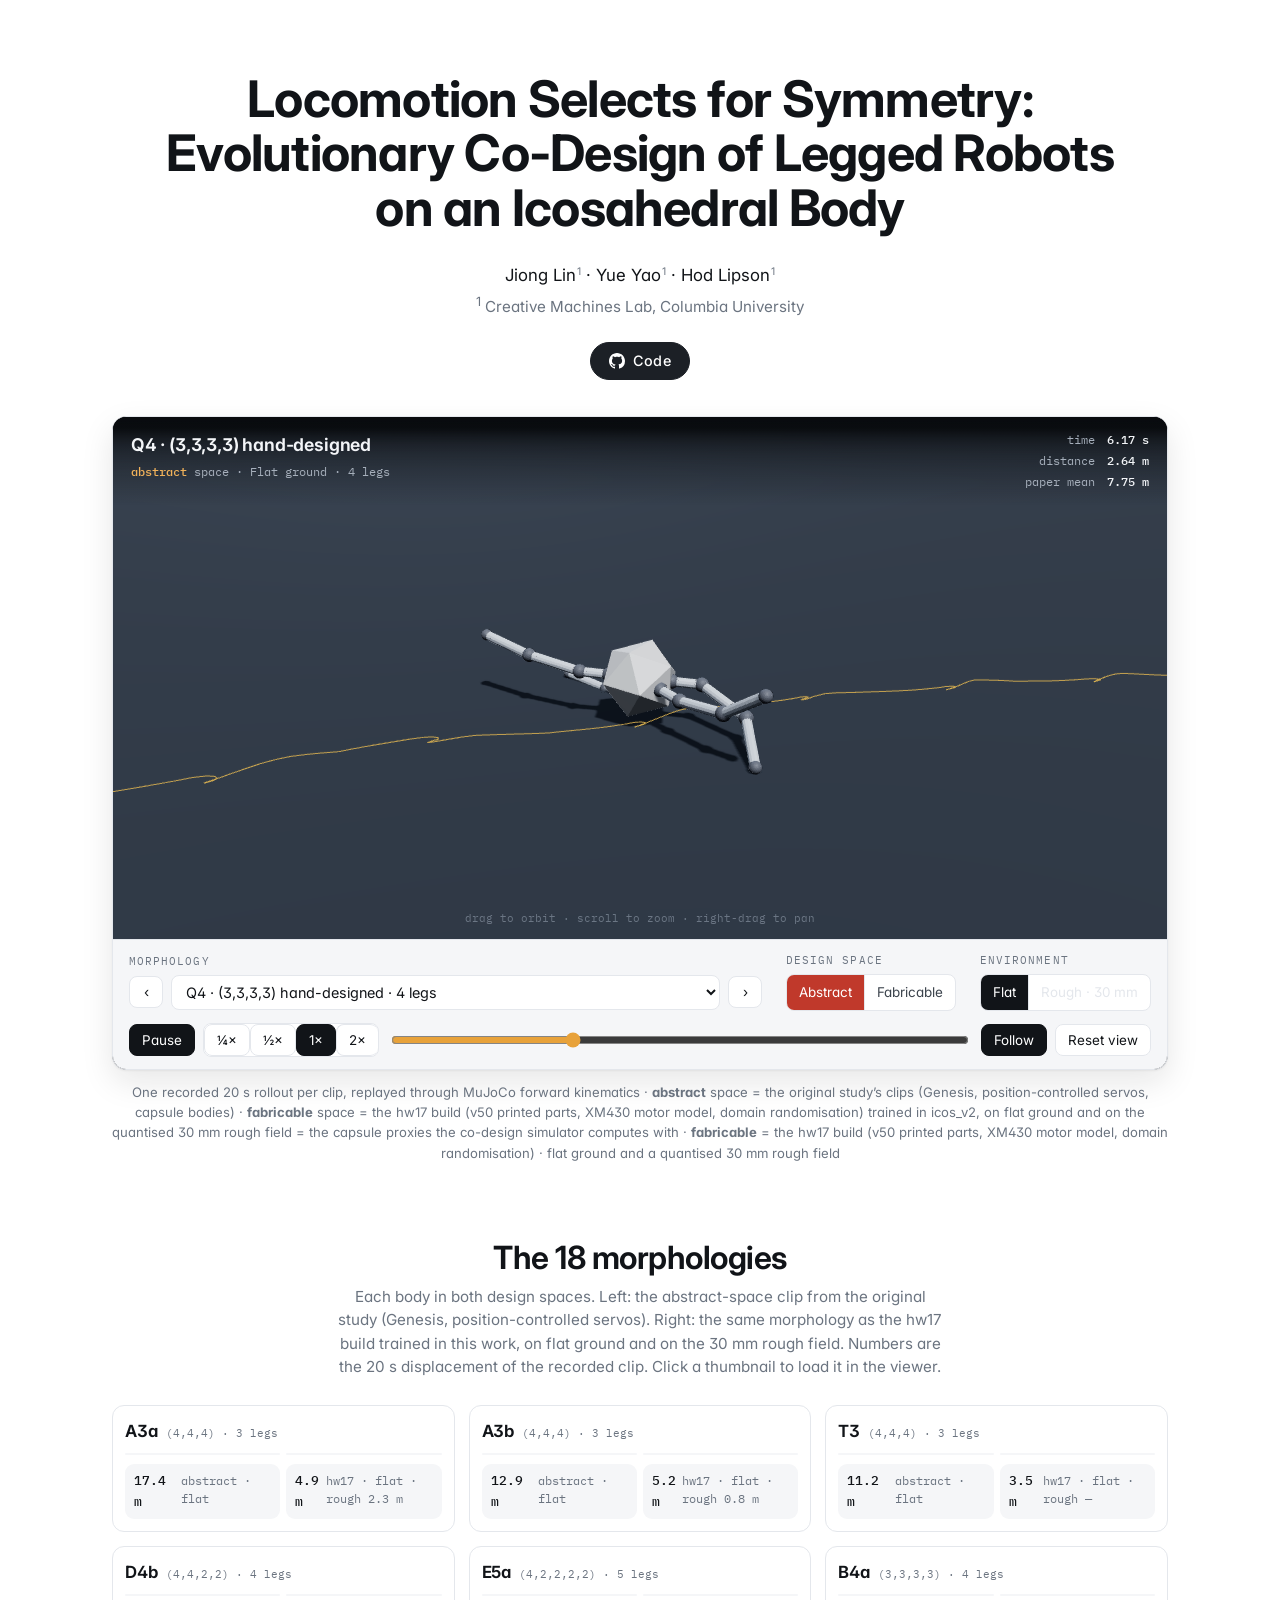
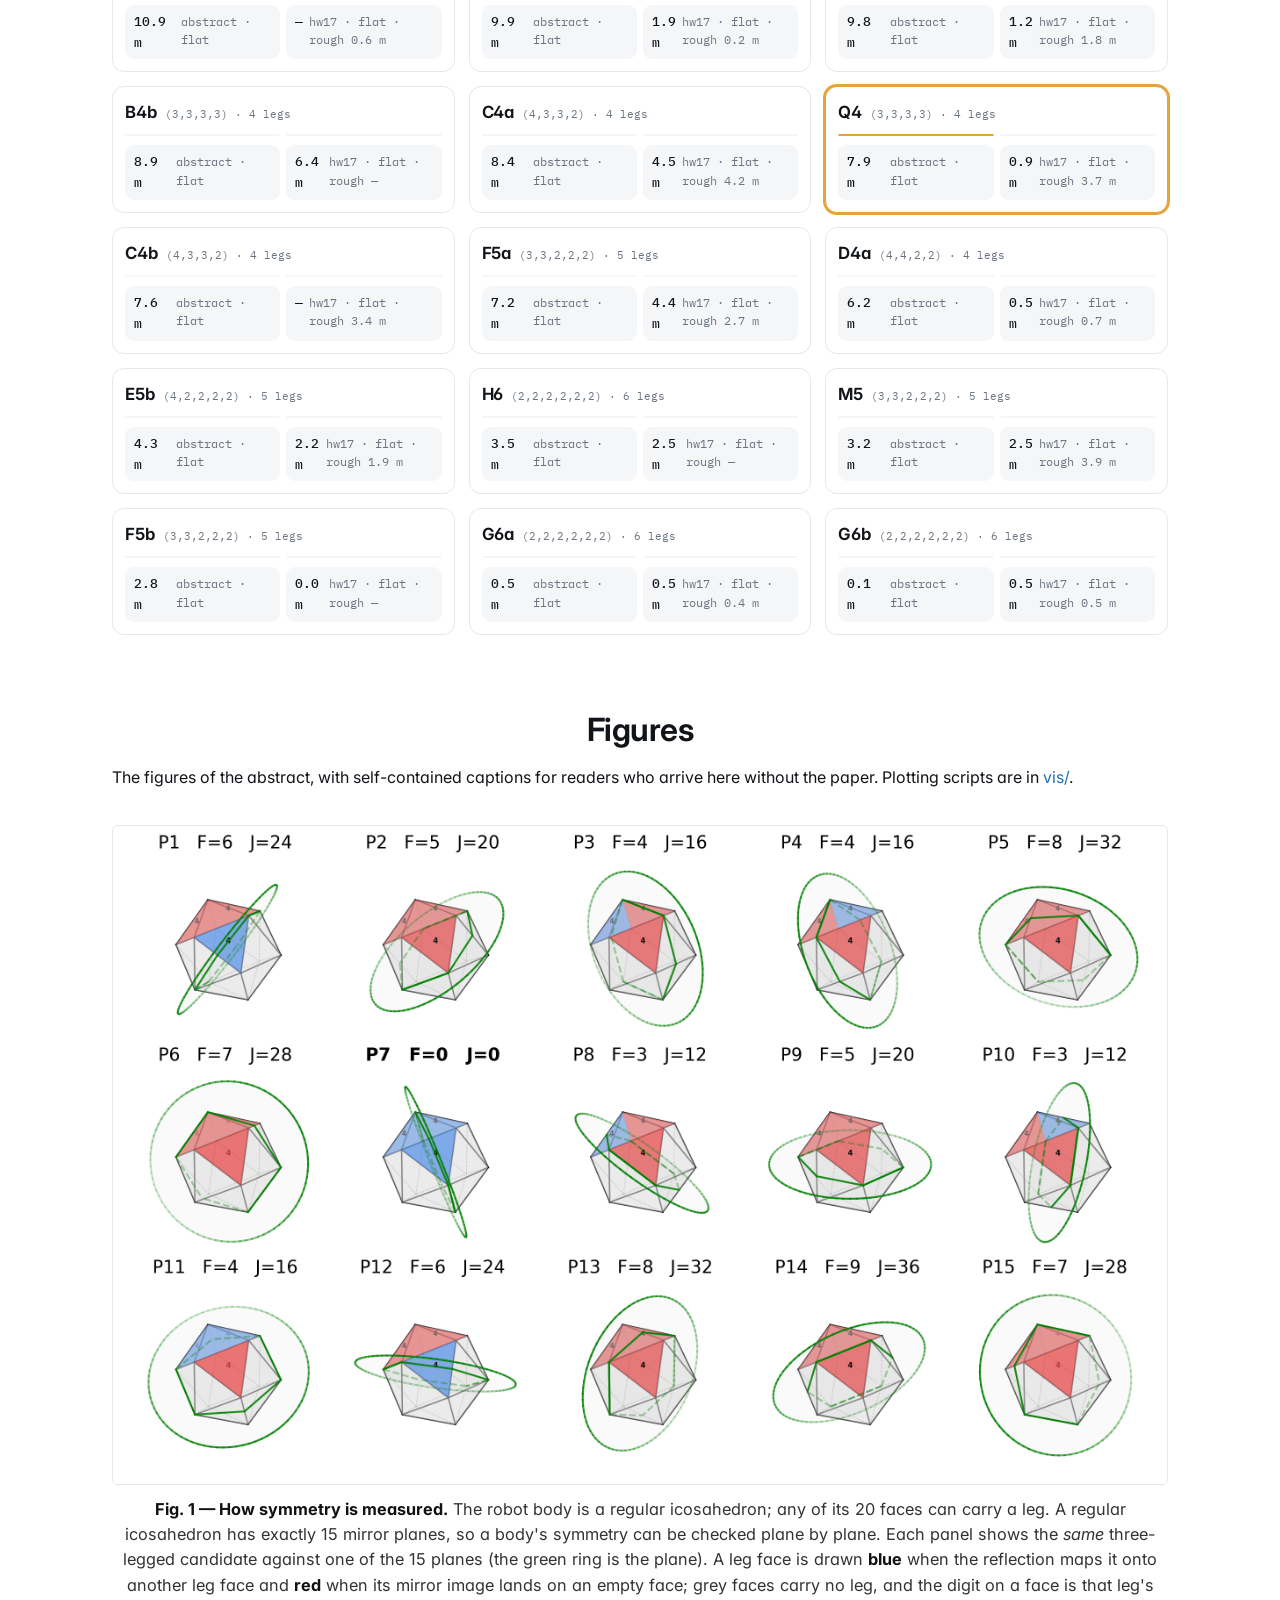
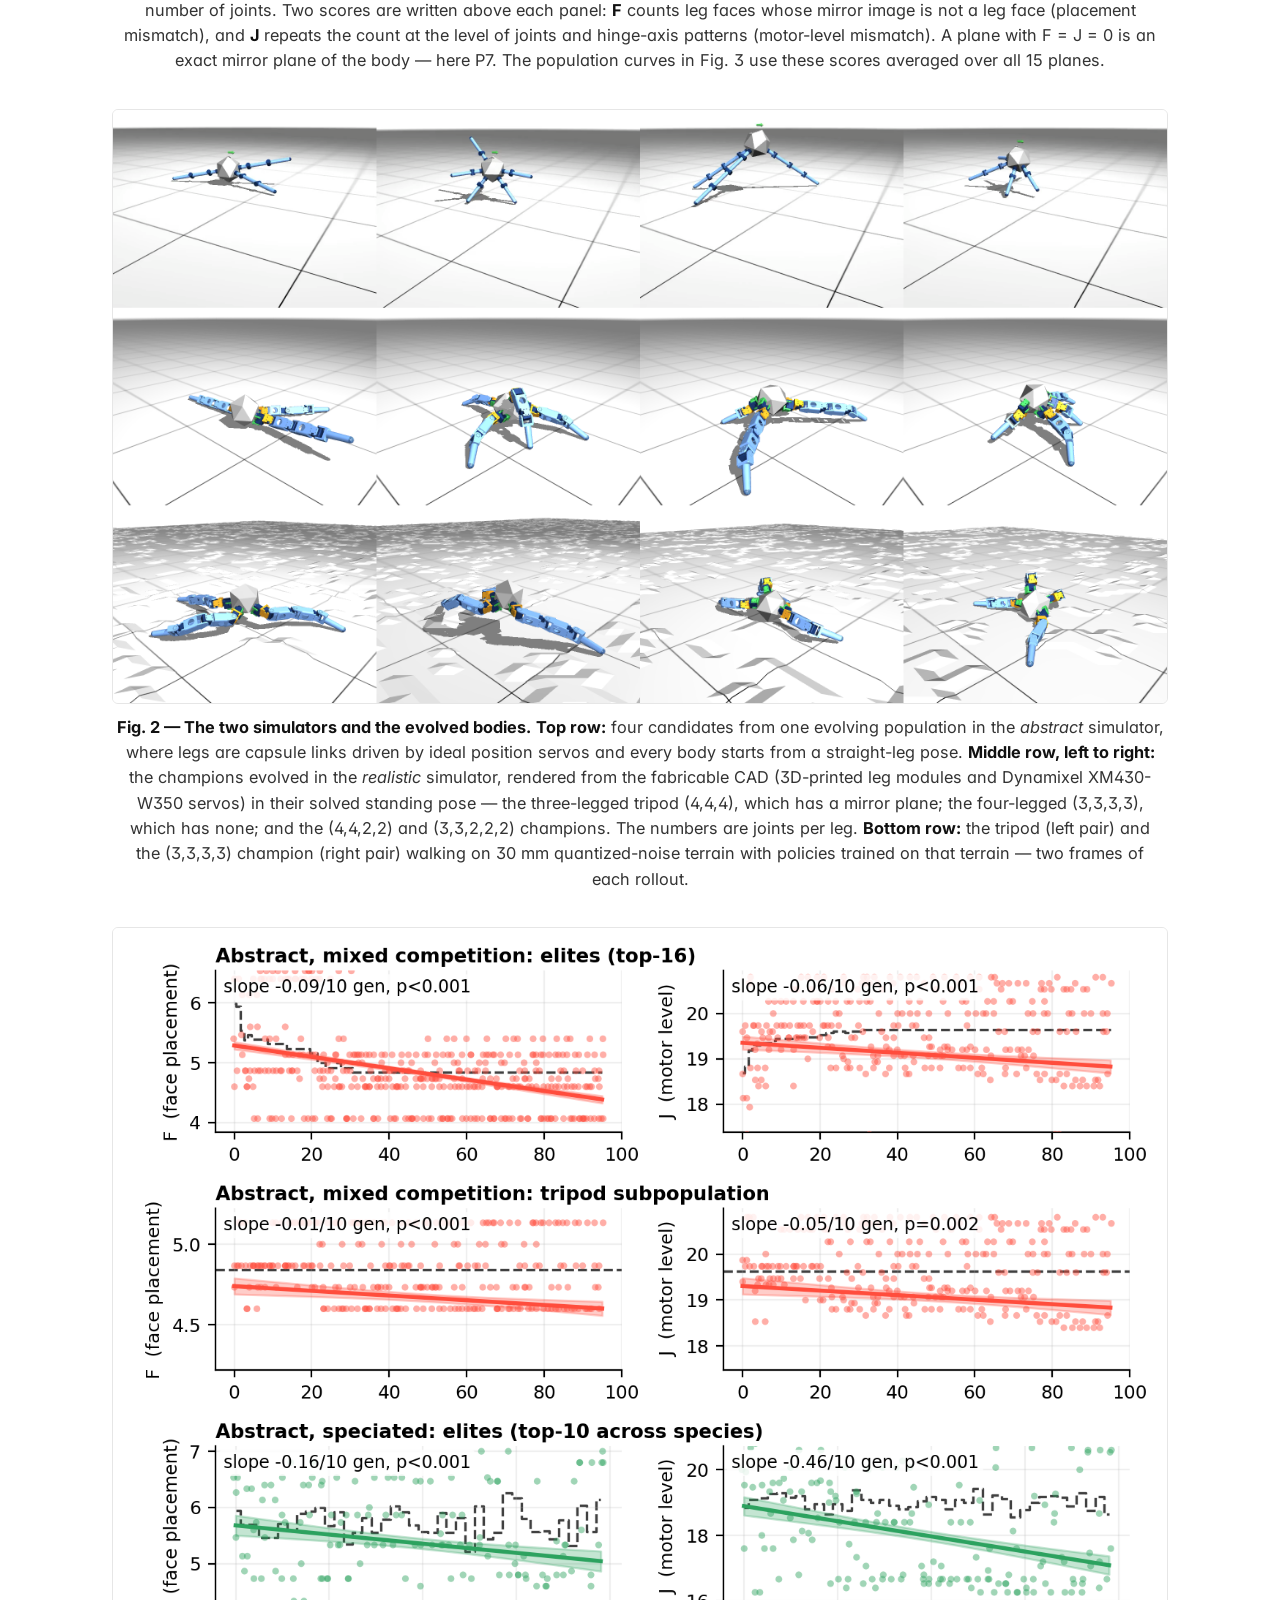
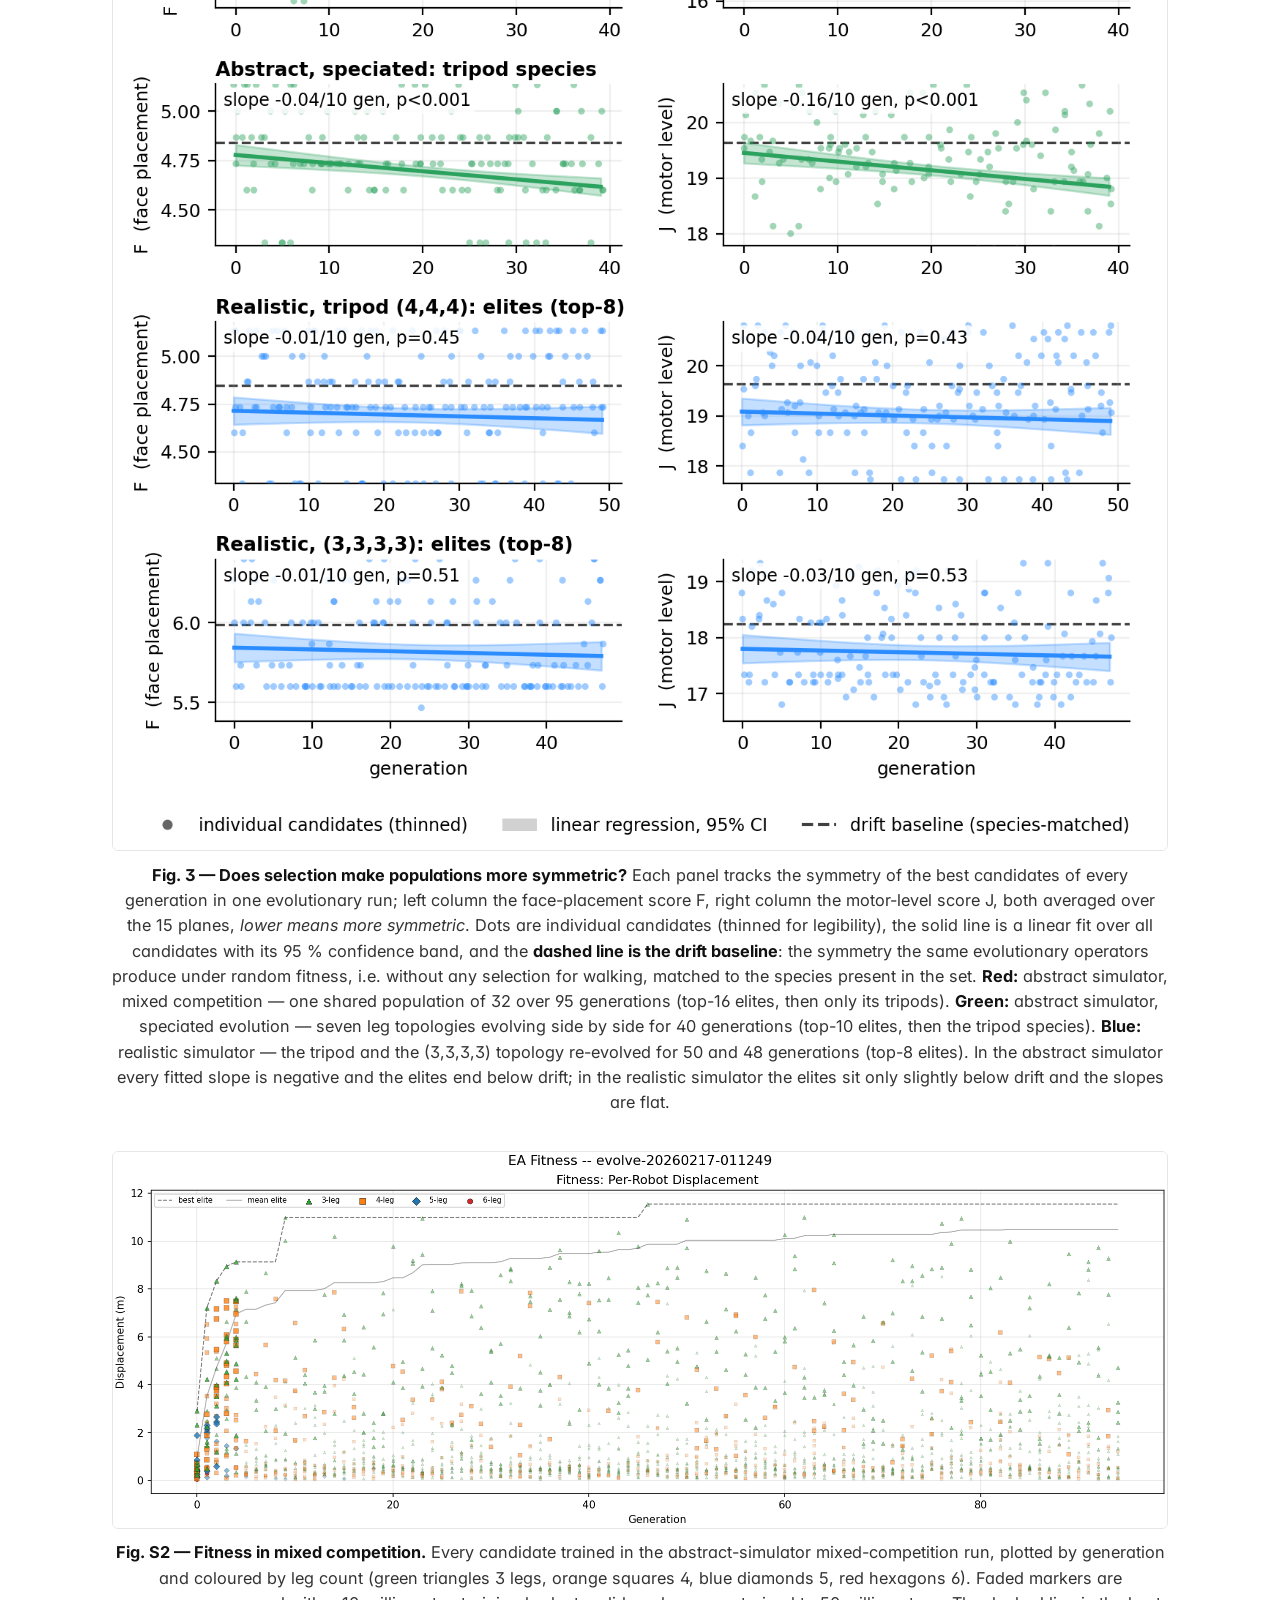
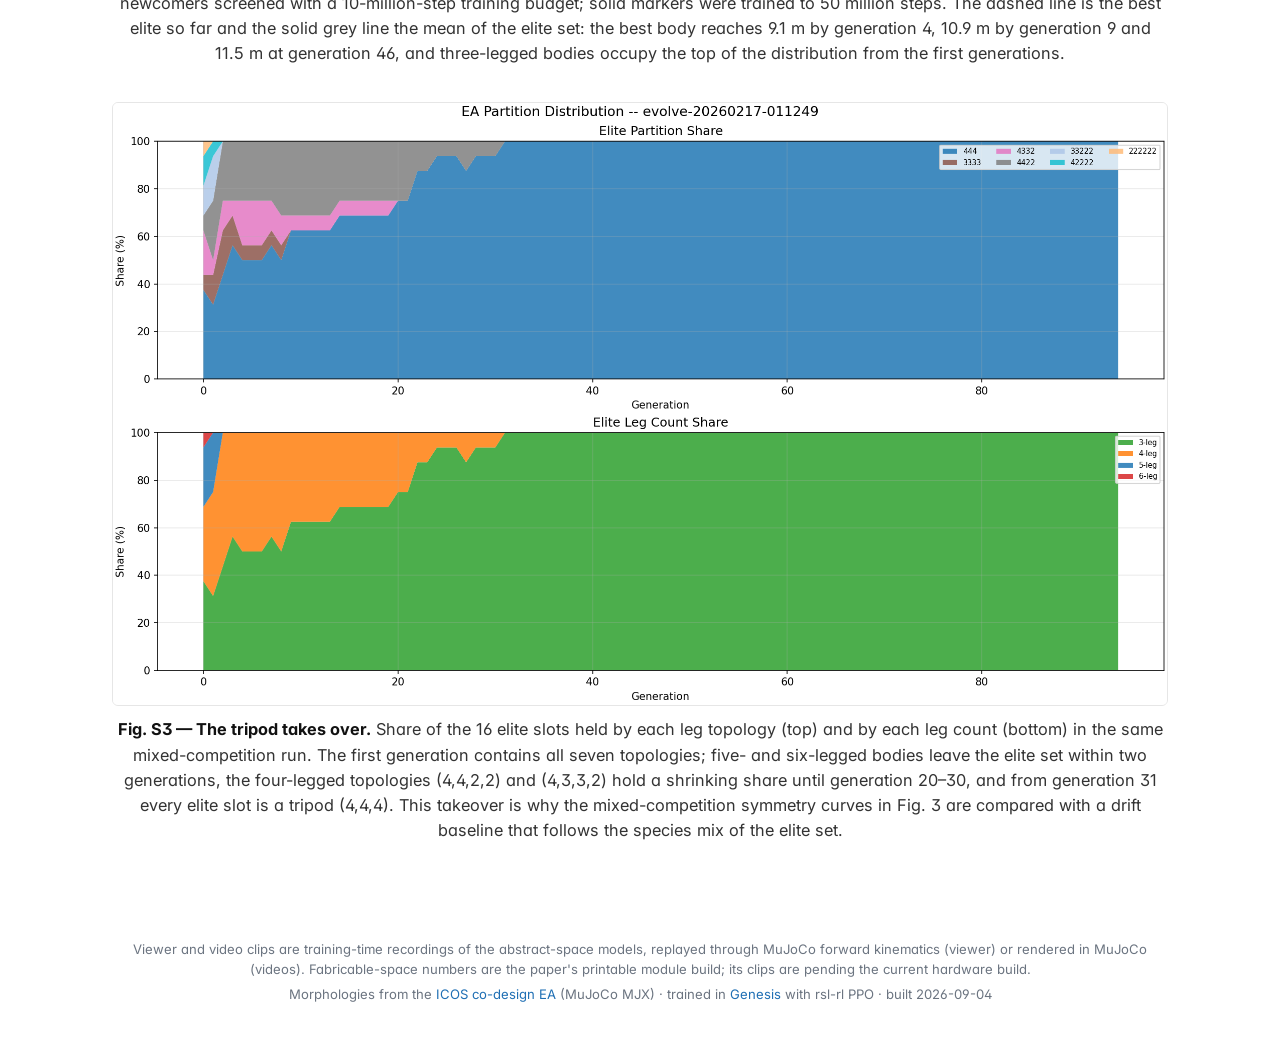
==== index.html @ 3336fe32 "Gallery: rebuild the 18 cards without rank chips, arrows or colour coding; note which space is which" ====
<!doctype html>
<html lang="en">
<head>
<meta charset="utf-8">
<meta name="viewport" content="width=device-width, initial-scale=1">
<title>Locomotion Selects for Symmetry — ICOS co-design</title>
<meta name="description" content="18 morphologies of a modular icosahedral robot, trained in an abstract and a fabricable simulator: the rankings are uncorrelated. Interactive 3D trajectories, figures and data.">
<meta property="og:title" content="Co-Design Rankings Do Not Survive Realization">
<meta property="og:description" content="An 18-morphology, 4-environment study on a modular icosahedral legged robot">
<link rel="preconnect" href="https://fonts.googleapis.com">
<link rel="stylesheet" href="https://fonts.googleapis.com/css2?family=Inter:wght@400;450;500;600;650;700&family=IBM+Plex+Mono:wght@400;500&display=swap">
<link rel="stylesheet" href="site.css?v=4b641bba75">
<script type="importmap">{"imports":{"three":"./vendor/three.module.js","three/addons/":"./vendor/addons/"}}</script>
</head>
<body>

<header class="top">
  <div class="wrap">
    <h1>Locomotion Selects for Symmetry:<br>Evolutionary Co-Design of Legged Robots on an Icosahedral Body</h1>
    <p class="authors"><a href="#">Jiong Lin<sup>1</sup></a> · <a href="#">Yue Yao<sup>1</sup></a> · <a href="#">Hod Lipson<sup>1</sup></a></p>
    <p class="affil"><sup>1</sup> Creative Machines Lab, Columbia University</p>
    <div class="actions">
      <a class="btn" href="https://github.com/jl6017/icos-codesign"><svg viewBox="0 0 16 16" aria-hidden="true"><path d="M8 0C3.58 0 0 3.58 0 8c0 3.54 2.29 6.53 5.47 7.59.4.07.55-.17.55-.38 0-.19-.01-.82-.01-1.49-2.01.37-2.53-.49-2.69-.94-.09-.23-.48-.94-.82-1.13-.28-.15-.68-.52-.01-.53.63-.01 1.08.58 1.23.82.72 1.21 1.87.87 2.33.66.07-.52.28-.87.51-1.07-1.78-.2-3.64-.89-3.64-3.95 0-.87.31-1.59.82-2.15-.08-.2-.36-1.02.08-2.12 0 0 .67-.21 2.2.82.64-.18 1.32-.27 2-.27.68 0 1.36.09 2 .27 1.53-1.04 2.2-.82 2.2-.82.44 1.1.16 1.92.08 2.12.51.56.82 1.27.82 2.15 0 3.07-1.87 3.75-3.65 3.95.29.25.54.73.54 1.48 0 1.07-.01 1.93-.01 2.2 0 .21.15.46.55.38A8.013 8.013 0 0 0 16 8c0-4.42-3.58-8-8-8z"/></svg>Code</a>
      </div>

    <div class="viewer-shell" id="viewer">
      <div id="viewport">
        <div class="hud"><div class="name" id="hud-name">—</div><div class="tag" id="hud-tag">loading…</div></div>
        <div class="readout">
          <span>time</span><b id="ro-time">0.00 s</b>
          <span>distance</span><b id="ro-disp">0.00 m</b>
          <span>paper mean</span><b id="ro-paper">—</b>
        </div>
        <div class="hint">drag to orbit · scroll to zoom · right-drag to pan</div>
        <div class="loading" id="loading">loading model…</div>
      </div>
      <div class="controls">
        <div class="group">
          <label class="small" for="morph">Morphology</label>
          <div class="transport">
            <button type="button" class="icon" id="prev" aria-label="Previous morphology">‹</button>
            <select class="morph" id="morph" aria-label="Morphology"></select>
            <button type="button" class="icon" id="next" aria-label="Next morphology">›</button>
          </div>
        </div>
        <div class="group">
          <span class="small">Design space</span>
          <div class="seg" role="group" aria-label="Design space">
            <button type="button" class="space-abs" data-space="abstract" aria-pressed="true">Abstract</button>
            <button type="button" class="space-fab" data-space="fabricable" aria-pressed="false">Fabricable</button>
          </div>
        </div>
        <div class="group">
          <span class="small">Environment</span>
          <div class="seg" role="group" aria-label="Environment" style="width: max-content" title="The abstract line was trained on flat ground only">
            <button type="button" data-env="flat" aria-pressed="true">Flat</button>
            <button type="button" data-env="rough30" aria-pressed="false">Rough · 30 mm</button>
          </div>
        </div>
        <div class="wide">
          <div class="transport">
            <button type="button" id="play" aria-pressed="true" aria-label="Play / pause">Pause</button>
            <div class="seg" role="group" aria-label="Playback speed">
              <button type="button" data-speed="0.25" aria-pressed="false">¼×</button>
              <button type="button" data-speed="0.5" aria-pressed="false">½×</button>
              <button type="button" data-speed="1" aria-pressed="true">1×</button>
              <button type="button" data-speed="2" aria-pressed="false">2×</button>
            </div>
          </div>
          <input type="range" id="scrub" min="0" max="1" step="0.001" value="0" aria-label="Scrub time">
          <div class="transport">
            <button type="button" id="follow" aria-pressed="true">Follow</button>
            <button type="button" id="reset">Reset view</button>
          </div>
        </div>
        <div class="note" id="viewer-note" style="grid-column: 1 / -1"></div>
      </div>
    </div>
    <p class="viewer-caption">One recorded 20&nbsp;s rollout per clip, replayed through MuJoCo forward kinematics · <b>abstract</b> space = the original study’s clips (Genesis, position-controlled servos, capsule bodies) · <b>fabricable</b> space = the hw17 build (v50 printed parts, XM430 motor model, domain randomisation) trained in icos_v2, on flat ground and on the quantised 30&nbsp;mm rough field</b> = the capsule proxies the co-design simulator computes with · <b>fabricable</b> = the hw17 build (v50 printed parts, XM430 motor model, domain randomisation) · flat ground and a quantised 30 mm rough field</p>
  </div>
</header>

<section id="morphologies">
  <div class="wrap">
    <h2>The 18 morphologies</h2>
    <p class="sub">Each body in both design spaces. Left: the abstract-space clip from the original study (Genesis, position-controlled servos). Right: the same morphology as the hw17 build trained in this work, on flat ground and on the 30&nbsp;mm rough field. Numbers are the 20&nbsp;s displacement of the recorded clip. Click a thumbnail to load it in the viewer.</p>
    <div class="gallery" id="gallery">
<div class="card" data-morph="g0_444_0">
  <div class="lbl"><b>A3a</b><span class="sp">(4,4,4) · 3 legs</span></div>
  <div class="pairs">
    <button class="half abs" type="button" data-morph="g0_444_0" data-space="abstract" title="A3a, abstract space — load in the viewer">
      <span class="thumb"><img src="figs/thumbs/g0_444_0_abs.webp?v=4b641bba75" alt="A3a, abstract space" width="640" height="480" loading="lazy" decoding="async"></span>
    </button>
    <button class="half fab" type="button" data-morph="g0_444_0" data-space="fabricable" title="A3a, hw17 build — load in the viewer">
      <span class="thumb"><img src="figs/thumbs/g0_444_0_fab.webp?v=4b641bba75" alt="A3a, hw17 build" width="640" height="480" loading="lazy" decoding="async"></span>
    </button>
  </div>
  <div class="pairs stats">
    <span class="stat abs" title="abstract space (original study): 20 s displacement of the recorded clip on flat ground"><b>17.4 m</b><span>abstract · flat</span></span>
    <span class="stat fab" title="hw17 build (XM430 motor model, printed parts): 20 s displacement of the recorded clip on flat ground; rough = on the 30 mm field"><b>4.9 m</b><span>hw17 · flat · rough 2.3 m</span></span>
  </div>
</div>
<div class="card" data-morph="g0_444_1">
  <div class="lbl"><b>A3b</b><span class="sp">(4,4,4) · 3 legs</span></div>
  <div class="pairs">
    <button class="half abs" type="button" data-morph="g0_444_1" data-space="abstract" title="A3b, abstract space — load in the viewer">
      <span class="thumb"><img src="figs/thumbs/g0_444_1_abs.webp?v=4b641bba75" alt="A3b, abstract space" width="640" height="480" loading="lazy" decoding="async"></span>
    </button>
    <button class="half fab" type="button" data-morph="g0_444_1" data-space="fabricable" title="A3b, hw17 build — load in the viewer">
      <span class="thumb"><img src="figs/thumbs/g0_444_1_fab.webp?v=4b641bba75" alt="A3b, hw17 build" width="640" height="480" loading="lazy" decoding="async"></span>
    </button>
  </div>
  <div class="pairs stats">
    <span class="stat abs" title="abstract space (original study): 20 s displacement of the recorded clip on flat ground"><b>12.9 m</b><span>abstract · flat</span></span>
    <span class="stat fab" title="hw17 build (XM430 motor model, printed parts): 20 s displacement of the recorded clip on flat ground; rough = on the 30 mm field"><b>5.2 m</b><span>hw17 · flat · rough 0.8 m</span></span>
  </div>
</div>
<div class="card" data-morph="tripod">
  <div class="lbl"><b>T3</b><span class="sp">(4,4,4) · 3 legs</span></div>
  <div class="pairs">
    <button class="half abs" type="button" data-morph="tripod" data-space="abstract" title="T3, abstract space — load in the viewer">
      <span class="thumb"><img src="figs/thumbs/tripod_abs.webp?v=4b641bba75" alt="T3, abstract space" width="640" height="480" loading="lazy" decoding="async"></span>
    </button>
    <button class="half fab" type="button" data-morph="tripod" data-space="fabricable" title="T3, hw17 build — load in the viewer">
      <span class="thumb"><img src="figs/thumbs/tripod_fab.webp?v=4b641bba75" alt="T3, hw17 build" width="640" height="480" loading="lazy" decoding="async"></span>
    </button>
  </div>
  <div class="pairs stats">
    <span class="stat abs" title="abstract space (original study): 20 s displacement of the recorded clip on flat ground"><b>11.2 m</b><span>abstract · flat</span></span>
    <span class="stat fab" title="hw17 build (XM430 motor model, printed parts): 20 s displacement of the recorded clip on flat ground; rough = on the 30 mm field"><b>3.5 m</b><span>hw17 · flat · rough —</span></span>
  </div>
</div>
<div class="card" data-morph="g0_4422_1">
  <div class="lbl"><b>D4b</b><span class="sp">(4,4,2,2) · 4 legs</span></div>
  <div class="pairs">
    <button class="half abs" type="button" data-morph="g0_4422_1" data-space="abstract" title="D4b, abstract space — load in the viewer">
      <span class="thumb"><img src="figs/thumbs/g0_4422_1_abs.webp?v=4b641bba75" alt="D4b, abstract space" width="640" height="480" loading="lazy" decoding="async"></span>
    </button>
    <button class="half fab" type="button" data-morph="g0_4422_1" data-space="fabricable" title="D4b, hw17 build — load in the viewer">
      <span class="thumb"><img src="figs/thumbs/g0_4422_1_fab.webp?v=4b641bba75" alt="D4b, hw17 build" width="640" height="480" loading="lazy" decoding="async"></span>
    </button>
  </div>
  <div class="pairs stats">
    <span class="stat abs" title="abstract space (original study): 20 s displacement of the recorded clip on flat ground"><b>10.9 m</b><span>abstract · flat</span></span>
    <span class="stat fab" title="hw17 build (XM430 motor model, printed parts): 20 s displacement of the recorded clip on flat ground; rough = on the 30 mm field"><b>—</b><span>hw17 · flat · rough 0.6 m</span></span>
  </div>
</div>
<div class="card" data-morph="g0_42222_0">
  <div class="lbl"><b>E5a</b><span class="sp">(4,2,2,2,2) · 5 legs</span></div>
  <div class="pairs">
    <button class="half abs" type="button" data-morph="g0_42222_0" data-space="abstract" title="E5a, abstract space — load in the viewer">
      <span class="thumb"><img src="figs/thumbs/g0_42222_0_abs.webp?v=4b641bba75" alt="E5a, abstract space" width="640" height="480" loading="lazy" decoding="async"></span>
    </button>
    <button class="half fab" type="button" data-morph="g0_42222_0" data-space="fabricable" title="E5a, hw17 build — load in the viewer">
      <span class="thumb"><img src="figs/thumbs/g0_42222_0_fab.webp?v=4b641bba75" alt="E5a, hw17 build" width="640" height="480" loading="lazy" decoding="async"></span>
    </button>
  </div>
  <div class="pairs stats">
    <span class="stat abs" title="abstract space (original study): 20 s displacement of the recorded clip on flat ground"><b>9.9 m</b><span>abstract · flat</span></span>
    <span class="stat fab" title="hw17 build (XM430 motor model, printed parts): 20 s displacement of the recorded clip on flat ground; rough = on the 30 mm field"><b>1.9 m</b><span>hw17 · flat · rough 0.2 m</span></span>
  </div>
</div>
<div class="card" data-morph="g0_3333_0">
  <div class="lbl"><b>B4a</b><span class="sp">(3,3,3,3) · 4 legs</span></div>
  <div class="pairs">
    <button class="half abs" type="button" data-morph="g0_3333_0" data-space="abstract" title="B4a, abstract space — load in the viewer">
      <span class="thumb"><img src="figs/thumbs/g0_3333_0_abs.webp?v=4b641bba75" alt="B4a, abstract space" width="640" height="480" loading="lazy" decoding="async"></span>
    </button>
    <button class="half fab" type="button" data-morph="g0_3333_0" data-space="fabricable" title="B4a, hw17 build — load in the viewer">
      <span class="thumb"><img src="figs/thumbs/g0_3333_0_fab.webp?v=4b641bba75" alt="B4a, hw17 build" width="640" height="480" loading="lazy" decoding="async"></span>
    </button>
  </div>
  <div class="pairs stats">
    <span class="stat abs" title="abstract space (original study): 20 s displacement of the recorded clip on flat ground"><b>9.8 m</b><span>abstract · flat</span></span>
    <span class="stat fab" title="hw17 build (XM430 motor model, printed parts): 20 s displacement of the recorded clip on flat ground; rough = on the 30 mm field"><b>1.2 m</b><span>hw17 · flat · rough 1.8 m</span></span>
  </div>
</div>
<div class="card" data-morph="g0_3333_1">
  <div class="lbl"><b>B4b</b><span class="sp">(3,3,3,3) · 4 legs</span></div>
  <div class="pairs">
    <button class="half abs" type="button" data-morph="g0_3333_1" data-space="abstract" title="B4b, abstract space — load in the viewer">
      <span class="thumb"><img src="figs/thumbs/g0_3333_1_abs.webp?v=4b641bba75" alt="B4b, abstract space" width="640" height="480" loading="lazy" decoding="async"></span>
    </button>
    <button class="half fab" type="button" data-morph="g0_3333_1" data-space="fabricable" title="B4b, hw17 build — load in the viewer">
      <span class="thumb"><img src="figs/thumbs/g0_3333_1_fab.webp?v=4b641bba75" alt="B4b, hw17 build" width="640" height="480" loading="lazy" decoding="async"></span>
    </button>
  </div>
  <div class="pairs stats">
    <span class="stat abs" title="abstract space (original study): 20 s displacement of the recorded clip on flat ground"><b>8.9 m</b><span>abstract · flat</span></span>
    <span class="stat fab" title="hw17 build (XM430 motor model, printed parts): 20 s displacement of the recorded clip on flat ground; rough = on the 30 mm field"><b>6.4 m</b><span>hw17 · flat · rough —</span></span>
  </div>
</div>
<div class="card" data-morph="g0_4332_0">
  <div class="lbl"><b>C4a</b><span class="sp">(4,3,3,2) · 4 legs</span></div>
  <div class="pairs">
    <button class="half abs" type="button" data-morph="g0_4332_0" data-space="abstract" title="C4a, abstract space — load in the viewer">
      <span class="thumb"><img src="figs/thumbs/g0_4332_0_abs.webp?v=4b641bba75" alt="C4a, abstract space" width="640" height="480" loading="lazy" decoding="async"></span>
    </button>
    <button class="half fab" type="button" data-morph="g0_4332_0" data-space="fabricable" title="C4a, hw17 build — load in the viewer">
      <span class="thumb"><img src="figs/thumbs/g0_4332_0_fab.webp?v=4b641bba75" alt="C4a, hw17 build" width="640" height="480" loading="lazy" decoding="async"></span>
    </button>
  </div>
  <div class="pairs stats">
    <span class="stat abs" title="abstract space (original study): 20 s displacement of the recorded clip on flat ground"><b>8.4 m</b><span>abstract · flat</span></span>
    <span class="stat fab" title="hw17 build (XM430 motor model, printed parts): 20 s displacement of the recorded clip on flat ground; rough = on the 30 mm field"><b>4.5 m</b><span>hw17 · flat · rough 4.2 m</span></span>
  </div>
</div>
<div class="card" data-morph="quadruped">
  <div class="lbl"><b>Q4</b><span class="sp">(3,3,3,3) · 4 legs</span></div>
  <div class="pairs">
    <button class="half abs" type="button" data-morph="quadruped" data-space="abstract" title="Q4, abstract space — load in the viewer">
      <span class="thumb"><img src="figs/thumbs/quadruped_abs.webp?v=4b641bba75" alt="Q4, abstract space" width="640" height="480" loading="lazy" decoding="async"></span>
    </button>
    <button class="half fab" type="button" data-morph="quadruped" data-space="fabricable" title="Q4, hw17 build — load in the viewer">
      <span class="thumb"><img src="figs/thumbs/quadruped_fab.webp?v=4b641bba75" alt="Q4, hw17 build" width="640" height="480" loading="lazy" decoding="async"></span>
    </button>
  </div>
  <div class="pairs stats">
    <span class="stat abs" title="abstract space (original study): 20 s displacement of the recorded clip on flat ground"><b>7.9 m</b><span>abstract · flat</span></span>
    <span class="stat fab" title="hw17 build (XM430 motor model, printed parts): 20 s displacement of the recorded clip on flat ground; rough = on the 30 mm field"><b>0.9 m</b><span>hw17 · flat · rough 3.7 m</span></span>
  </div>
</div>
<div class="card" data-morph="g0_4332_1">
  <div class="lbl"><b>C4b</b><span class="sp">(4,3,3,2) · 4 legs</span></div>
  <div class="pairs">
    <button class="half abs" type="button" data-morph="g0_4332_1" data-space="abstract" title="C4b, abstract space — load in the viewer">
      <span class="thumb"><img src="figs/thumbs/g0_4332_1_abs.webp?v=4b641bba75" alt="C4b, abstract space" width="640" height="480" loading="lazy" decoding="async"></span>
    </button>
    <button class="half fab" type="button" data-morph="g0_4332_1" data-space="fabricable" title="C4b, hw17 build — load in the viewer">
      <span class="thumb"><img src="figs/thumbs/g0_4332_1_fab.webp?v=4b641bba75" alt="C4b, hw17 build" width="640" height="480" loading="lazy" decoding="async"></span>
    </button>
  </div>
  <div class="pairs stats">
    <span class="stat abs" title="abstract space (original study): 20 s displacement of the recorded clip on flat ground"><b>7.6 m</b><span>abstract · flat</span></span>
    <span class="stat fab" title="hw17 build (XM430 motor model, printed parts): 20 s displacement of the recorded clip on flat ground; rough = on the 30 mm field"><b>—</b><span>hw17 · flat · rough 3.4 m</span></span>
  </div>
</div>
<div class="card" data-morph="g0_33222_0">
  <div class="lbl"><b>F5a</b><span class="sp">(3,3,2,2,2) · 5 legs</span></div>
  <div class="pairs">
    <button class="half abs" type="button" data-morph="g0_33222_0" data-space="abstract" title="F5a, abstract space — load in the viewer">
      <span class="thumb"><img src="figs/thumbs/g0_33222_0_abs.webp?v=4b641bba75" alt="F5a, abstract space" width="640" height="480" loading="lazy" decoding="async"></span>
    </button>
    <button class="half fab" type="button" data-morph="g0_33222_0" data-space="fabricable" title="F5a, hw17 build — load in the viewer">
      <span class="thumb"><img src="figs/thumbs/g0_33222_0_fab.webp?v=4b641bba75" alt="F5a, hw17 build" width="640" height="480" loading="lazy" decoding="async"></span>
    </button>
  </div>
  <div class="pairs stats">
    <span class="stat abs" title="abstract space (original study): 20 s displacement of the recorded clip on flat ground"><b>7.2 m</b><span>abstract · flat</span></span>
    <span class="stat fab" title="hw17 build (XM430 motor model, printed parts): 20 s displacement of the recorded clip on flat ground; rough = on the 30 mm field"><b>4.4 m</b><span>hw17 · flat · rough 2.7 m</span></span>
  </div>
</div>
<div class="card" data-morph="g0_4422_0">
  <div class="lbl"><b>D4a</b><span class="sp">(4,4,2,2) · 4 legs</span></div>
  <div class="pairs">
    <button class="half abs" type="button" data-morph="g0_4422_0" data-space="abstract" title="D4a, abstract space — load in the viewer">
      <span class="thumb"><img src="figs/thumbs/g0_4422_0_abs.webp?v=4b641bba75" alt="D4a, abstract space" width="640" height="480" loading="lazy" decoding="async"></span>
    </button>
    <button class="half fab" type="button" data-morph="g0_4422_0" data-space="fabricable" title="D4a, hw17 build — load in the viewer">
      <span class="thumb"><img src="figs/thumbs/g0_4422_0_fab.webp?v=4b641bba75" alt="D4a, hw17 build" width="640" height="480" loading="lazy" decoding="async"></span>
    </button>
  </div>
  <div class="pairs stats">
    <span class="stat abs" title="abstract space (original study): 20 s displacement of the recorded clip on flat ground"><b>6.2 m</b><span>abstract · flat</span></span>
    <span class="stat fab" title="hw17 build (XM430 motor model, printed parts): 20 s displacement of the recorded clip on flat ground; rough = on the 30 mm field"><b>0.5 m</b><span>hw17 · flat · rough 0.7 m</span></span>
  </div>
</div>
<div class="card" data-morph="g0_42222_1">
  <div class="lbl"><b>E5b</b><span class="sp">(4,2,2,2,2) · 5 legs</span></div>
  <div class="pairs">
    <button class="half abs" type="button" data-morph="g0_42222_1" data-space="abstract" title="E5b, abstract space — load in the viewer">
      <span class="thumb"><img src="figs/thumbs/g0_42222_1_abs.webp?v=4b641bba75" alt="E5b, abstract space" width="640" height="480" loading="lazy" decoding="async"></span>
    </button>
    <button class="half fab" type="button" data-morph="g0_42222_1" data-space="fabricable" title="E5b, hw17 build — load in the viewer">
      <span class="thumb"><img src="figs/thumbs/g0_42222_1_fab.webp?v=4b641bba75" alt="E5b, hw17 build" width="640" height="480" loading="lazy" decoding="async"></span>
    </button>
  </div>
  <div class="pairs stats">
    <span class="stat abs" title="abstract space (original study): 20 s displacement of the recorded clip on flat ground"><b>4.3 m</b><span>abstract · flat</span></span>
    <span class="stat fab" title="hw17 build (XM430 motor model, printed parts): 20 s displacement of the recorded clip on flat ground; rough = on the 30 mm field"><b>2.2 m</b><span>hw17 · flat · rough 1.9 m</span></span>
  </div>
</div>
<div class="card" data-morph="hexapod">
  <div class="lbl"><b>H6</b><span class="sp">(2,2,2,2,2,2) · 6 legs</span></div>
  <div class="pairs">
    <button class="half abs" type="button" data-morph="hexapod" data-space="abstract" title="H6, abstract space — load in the viewer">
      <span class="thumb"><img src="figs/thumbs/hexapod_abs.webp?v=4b641bba75" alt="H6, abstract space" width="640" height="480" loading="lazy" decoding="async"></span>
    </button>
    <button class="half fab" type="button" data-morph="hexapod" data-space="fabricable" title="H6, hw17 build — load in the viewer">
      <span class="thumb"><img src="figs/thumbs/hexapod_fab.webp?v=4b641bba75" alt="H6, hw17 build" width="640" height="480" loading="lazy" decoding="async"></span>
    </button>
  </div>
  <div class="pairs stats">
    <span class="stat abs" title="abstract space (original study): 20 s displacement of the recorded clip on flat ground"><b>3.5 m</b><span>abstract · flat</span></span>
    <span class="stat fab" title="hw17 build (XM430 motor model, printed parts): 20 s displacement of the recorded clip on flat ground; rough = on the 30 mm field"><b>2.5 m</b><span>hw17 · flat · rough —</span></span>
  </div>
</div>
<div class="card" data-morph="mixed">
  <div class="lbl"><b>M5</b><span class="sp">(3,3,2,2,2) · 5 legs</span></div>
  <div class="pairs">
    <button class="half abs" type="button" data-morph="mixed" data-space="abstract" title="M5, abstract space — load in the viewer">
      <span class="thumb"><img src="figs/thumbs/mixed_abs.webp?v=4b641bba75" alt="M5, abstract space" width="640" height="480" loading="lazy" decoding="async"></span>
    </button>
    <button class="half fab" type="button" data-morph="mixed" data-space="fabricable" title="M5, hw17 build — load in the viewer">
      <span class="thumb"><img src="figs/thumbs/mixed_fab.webp?v=4b641bba75" alt="M5, hw17 build" width="640" height="480" loading="lazy" decoding="async"></span>
    </button>
  </div>
  <div class="pairs stats">
    <span class="stat abs" title="abstract space (original study): 20 s displacement of the recorded clip on flat ground"><b>3.2 m</b><span>abstract · flat</span></span>
    <span class="stat fab" title="hw17 build (XM430 motor model, printed parts): 20 s displacement of the recorded clip on flat ground; rough = on the 30 mm field"><b>2.5 m</b><span>hw17 · flat · rough 3.9 m</span></span>
  </div>
</div>
<div class="card" data-morph="g0_33222_1">
  <div class="lbl"><b>F5b</b><span class="sp">(3,3,2,2,2) · 5 legs</span></div>
  <div class="pairs">
    <button class="half abs" type="button" data-morph="g0_33222_1" data-space="abstract" title="F5b, abstract space — load in the viewer">
      <span class="thumb"><img src="figs/thumbs/g0_33222_1_abs.webp?v=4b641bba75" alt="F5b, abstract space" width="640" height="480" loading="lazy" decoding="async"></span>
    </button>
    <button class="half fab" type="button" data-morph="g0_33222_1" data-space="fabricable" title="F5b, hw17 build — load in the viewer">
      <span class="thumb"><img src="figs/thumbs/g0_33222_1_fab.webp?v=4b641bba75" alt="F5b, hw17 build" width="640" height="480" loading="lazy" decoding="async"></span>
    </button>
  </div>
  <div class="pairs stats">
    <span class="stat abs" title="abstract space (original study): 20 s displacement of the recorded clip on flat ground"><b>2.8 m</b><span>abstract · flat</span></span>
    <span class="stat fab" title="hw17 build (XM430 motor model, printed parts): 20 s displacement of the recorded clip on flat ground; rough = on the 30 mm field"><b>0.0 m</b><span>hw17 · flat · rough —</span></span>
  </div>
</div>
<div class="card" data-morph="g0_222222_0">
  <div class="lbl"><b>G6a</b><span class="sp">(2,2,2,2,2,2) · 6 legs</span></div>
  <div class="pairs">
    <button class="half abs" type="button" data-morph="g0_222222_0" data-space="abstract" title="G6a, abstract space — load in the viewer">
      <span class="thumb"><img src="figs/thumbs/g0_222222_0_abs.webp?v=4b641bba75" alt="G6a, abstract space" width="640" height="480" loading="lazy" decoding="async"></span>
    </button>
    <button class="half fab" type="button" data-morph="g0_222222_0" data-space="fabricable" title="G6a, hw17 build — load in the viewer">
      <span class="thumb"><img src="figs/thumbs/g0_222222_0_fab.webp?v=4b641bba75" alt="G6a, hw17 build" width="640" height="480" loading="lazy" decoding="async"></span>
    </button>
  </div>
  <div class="pairs stats">
    <span class="stat abs" title="abstract space (original study): 20 s displacement of the recorded clip on flat ground"><b>0.5 m</b><span>abstract · flat</span></span>
    <span class="stat fab" title="hw17 build (XM430 motor model, printed parts): 20 s displacement of the recorded clip on flat ground; rough = on the 30 mm field"><b>0.5 m</b><span>hw17 · flat · rough 0.4 m</span></span>
  </div>
</div>
<div class="card" data-morph="g0_222222_1">
  <div class="lbl"><b>G6b</b><span class="sp">(2,2,2,2,2,2) · 6 legs</span></div>
  <div class="pairs">
    <button class="half abs" type="button" data-morph="g0_222222_1" data-space="abstract" title="G6b, abstract space — load in the viewer">
      <span class="thumb"><img src="figs/thumbs/g0_222222_1_abs.webp?v=4b641bba75" alt="G6b, abstract space" width="640" height="480" loading="lazy" decoding="async"></span>
    </button>
    <button class="half fab" type="button" data-morph="g0_222222_1" data-space="fabricable" title="G6b, hw17 build — load in the viewer">
      <span class="thumb"><img src="figs/thumbs/g0_222222_1_fab.webp?v=4b641bba75" alt="G6b, hw17 build" width="640" height="480" loading="lazy" decoding="async"></span>
    </button>
  </div>
  <div class="pairs stats">
    <span class="stat abs" title="abstract space (original study): 20 s displacement of the recorded clip on flat ground"><b>0.1 m</b><span>abstract · flat</span></span>
    <span class="stat fab" title="hw17 build (XM430 motor model, printed parts): 20 s displacement of the recorded clip on flat ground; rough = on the 30 mm field"><b>0.5 m</b><span>hw17 · flat · rough 0.5 m</span></span>
  </div>
</div>
    </div>
  </div>
</section>
<section id="paper-figures">
  <div class="wrap">
    <h2>Figures</h2>
    <p class="lede">The figures of the abstract, with self-contained captions for readers who arrive here without the paper. Plotting scripts are in <a href="https://github.com/jl6017/icos-codesign/tree/main/vis">vis/</a>.</p>
    <style>
      #paper-figures figure{margin:2.2rem 0}
      #paper-figures figure img{width:100%;border:1px solid #e6e6e6;border-radius:6px}
      #paper-figures figcaption{font-size:1.02rem;line-height:1.55;color:#333;margin-top:.7rem}
      #paper-figures figcaption b{color:#111}
    </style>
    <figure><img src="figures/symmetry_metric_planes.png" alt="The same tripod candidate against the 15 reflection planes of the icosahedron">
      <figcaption><b>Fig. 1 — How symmetry is measured.</b> The robot body is a regular icosahedron; any of its 20 faces can carry a leg. A regular icosahedron has exactly 15 mirror planes, so a body's symmetry can be checked plane by plane. Each panel shows the <em>same</em> three-legged candidate against one of the 15 planes (the green ring is the plane). A leg face is drawn <b>blue</b> when the reflection maps it onto another leg face and <b>red</b> when its mirror image lands on an empty face; grey faces carry no leg, and the digit on a face is that leg's number of joints. Two scores are written above each panel: <b>F</b> counts leg faces whose mirror image is not a leg face (placement mismatch), and <b>J</b> repeats the count at the level of joints and hinge-axis patterns (motor-level mismatch). A plane with F&nbsp;=&nbsp;J&nbsp;=&nbsp;0 is an exact mirror plane of the body — here P7. The population curves in Fig.&nbsp;3 use these scores averaged over all 15 planes.</figcaption></figure>
    <figure><img src="figures/bodies_merged_3x4.png" alt="Abstract-simulator candidates, realistic-simulator champions, and the champions walking on rough terrain">
      <figcaption><b>Fig. 2 — The two simulators and the evolved bodies.</b> <b>Top row:</b> four candidates from one evolving population in the <em>abstract</em> simulator, where legs are capsule links driven by ideal position servos and every body starts from a straight-leg pose. <b>Middle row, left to right:</b> the champions evolved in the <em>realistic</em> simulator, rendered from the fabricable CAD (3D-printed leg modules and Dynamixel XM430-W350 servos) in their solved standing pose — the three-legged tripod (4,4,4), which has a mirror plane; the four-legged (3,3,3,3), which has none; and the (4,4,2,2) and (3,3,2,2,2) champions. The numbers are joints per leg. <b>Bottom row:</b> the tripod (left pair) and the (3,3,3,3) champion (right pair) walking on 30&nbsp;mm quantized-noise terrain with policies trained on that terrain — two frames of each rollout.</figcaption></figure>
    <figure><img src="figures/drift_merged_6x2.png" alt="Symmetry of the elites per generation in six evolutionary runs, against drift baselines">
      <figcaption><b>Fig. 3 — Does selection make populations more symmetric?</b> Each panel tracks the symmetry of the best candidates of every generation in one evolutionary run; left column the face-placement score F, right column the motor-level score J, both averaged over the 15 planes, <em>lower means more symmetric</em>. Dots are individual candidates (thinned for legibility), the solid line is a linear fit over all candidates with its 95&nbsp;% confidence band, and the <b>dashed line is the drift baseline</b>: the symmetry the same evolutionary operators produce under random fitness, i.e. without any selection for walking, matched to the species present in the set. <b>Red:</b> abstract simulator, mixed competition — one shared population of 32 over 95 generations (top-16 elites, then only its tripods). <b>Green:</b> abstract simulator, speciated evolution — seven leg topologies evolving side by side for 40 generations (top-10 elites, then the tripod species). <b>Blue:</b> realistic simulator — the tripod and the (3,3,3,3) topology re-evolved for 50 and 48 generations (top-8 elites). In the abstract simulator every fitted slope is negative and the elites end below drift; in the realistic simulator the elites sit only slightly below drift and the slopes are flat.</figcaption></figure>
    <figure><img src="figures/v6_ea_fitness.png" alt="Displacement of every trained candidate per generation in mixed competition">
      <figcaption><b>Fig. S2 — Fitness in mixed competition.</b> Every candidate trained in the abstract-simulator mixed-competition run, plotted by generation and coloured by leg count (green triangles 3 legs, orange squares 4, blue diamonds 5, red hexagons 6). Faded markers are newcomers screened with a 10-million-step training budget; solid markers were trained to 50 million steps. The dashed line is the best elite so far and the solid grey line the mean of the elite set: the best body reaches 9.1&nbsp;m by generation 4, 10.9&nbsp;m by generation 9 and 11.5&nbsp;m at generation 46, and three-legged bodies occupy the top of the distribution from the first generations.</figcaption></figure>
    <figure><img src="figures/v6_ea_partitions.png" alt="Share of elite slots per topology and per leg count over generations">
      <figcaption><b>Fig. S3 — The tripod takes over.</b> Share of the 16 elite slots held by each leg topology (top) and by each leg count (bottom) in the same mixed-competition run. The first generation contains all seven topologies; five- and six-legged bodies leave the elite set within two generations, the four-legged topologies (4,4,2,2) and (4,3,3,2) hold a shrinking share until generation 20–30, and from generation 31 every elite slot is a tripod (4,4,4). This takeover is why the mixed-competition symmetry curves in Fig.&nbsp;3 are compared with a drift baseline that follows the species mix of the elite set.</figcaption></figure>
  </div>
</section>

<footer>
  <div class="wrap">
    <p>Viewer and video clips are training-time recordings of the abstract-space models, replayed through MuJoCo forward kinematics (viewer) or rendered in MuJoCo (videos). Fabricable-space numbers are the paper's printable module build; its clips are pending the current hardware build.</p>
    <p>Morphologies from the <a href="https://github.com/jl6017/mujoco_playground">ICOS co-design EA</a> (MuJoCo MJX) · trained in <a href="https://github.com/Genesis-Embodied-AI/genesis-world">Genesis</a> with rsl-rl PPO · built 2026-09-04</p>
  </div>
</footer>

<script type="module" src="viewer.js?v=4b641bba75"></script>
</body>
</html>
---- site.css ----
/* ICOS realization-gap project page — classic academic layout (white page, centred header,
   the 3D viewer as the teaser). Semantic colours follow the paper's figures:
   brick red = abstract design space, steel blue = fabricable, orange = the printed connector. */
:root {
  --bg: #ffffff;
  --panel: #f5f6f8;
  --panel-2: #eceef2;
  --ink: #111418;
  --ink-2: #3b434c;
  --muted: #6b7480;
  --rule: #e4e7ec;
  --steel: #1f6fb4;
  --brick: #c0392b;
  --orange: #e8a23a;
  --btn: #1c2026;
  --btn-ink: #ffffff;
  --viewport: #0f1216;
  --focus: #1f6fb4;
  --shadow: 0 1px 2px rgba(17, 20, 24, .05), 0 12px 32px rgba(17, 20, 24, .10);
}
@media (prefers-color-scheme: dark) {
  :root:not([data-theme="light"]) {
    --bg: #0f1216; --panel: #171b21; --panel-2: #1f252d;
    --ink: #e8ecf1; --ink-2: #c3cbd5; --muted: #98a2ae; --rule: #262c35;
    --steel: #5fa3e8; --brick: #e0685c; --orange: #f0b15a;
    --btn: #e8ecf1; --btn-ink: #0f1216; --viewport: #0a0d11; --focus: #5fa3e8;
    --shadow: 0 1px 2px rgba(0,0,0,.4), 0 12px 32px rgba(0,0,0,.4);
  }
}
:root[data-theme="dark"] {
  --bg: #0f1216; --panel: #171b21; --panel-2: #1f252d;
  --ink: #e8ecf1; --ink-2: #c3cbd5; --muted: #98a2ae; --rule: #262c35;
  --steel: #5fa3e8; --brick: #e0685c; --orange: #f0b15a;
  --btn: #e8ecf1; --btn-ink: #0f1216; --viewport: #0a0d11; --focus: #5fa3e8;
  --shadow: 0 1px 2px rgba(0,0,0,.4), 0 12px 32px rgba(0,0,0,.4);
}

* { box-sizing: border-box; }
html { scroll-behavior: smooth; }
@media (prefers-reduced-motion: reduce) { html { scroll-behavior: auto; } }
body {
  margin: 0; background: var(--bg); color: var(--ink);
  font-family: "Inter", "Helvetica Neue", Helvetica, Arial, system-ui, sans-serif;
  font-size: 16px; line-height: 1.55; -webkit-font-smoothing: antialiased;
  font-feature-settings: "cv11", "ss01";
}
a { color: var(--steel); text-decoration: none; }
a:hover { text-decoration: underline; text-underline-offset: 3px; }
a:focus-visible, button:focus-visible, select:focus-visible, input:focus-visible, summary:focus-visible {
  outline: 2px solid var(--focus); outline-offset: 2px;
}
.mono { font-family: "IBM Plex Mono", "SFMono-Regular", Menlo, Consolas, monospace; font-variant-numeric: tabular-nums; }
h1, h2, h3 { margin: 0; text-wrap: balance; letter-spacing: -.015em; }
h1 { font-weight: 700; font-size: clamp(1.9rem, 1.1rem + 2.9vw, 3.15rem); line-height: 1.08; }
h2 { font-weight: 650; font-size: clamp(1.4rem, 1.05rem + 1.3vw, 2rem); line-height: 1.15; text-align: center; }
h3 { font-weight: 600; font-size: 1rem; }
.eyebrow { font-family: "IBM Plex Mono", monospace; font-size: .74rem; letter-spacing: .12em; text-transform: uppercase; color: var(--muted); }
.wrap { max-width: 1120px; margin: 0 auto; padding: 0 clamp(16px, 3vw, 32px); }
.wrap.narrow { max-width: 780px; }
.center { text-align: center; }
section { padding: clamp(40px, 6vw, 80px) 0 0; }
section > .wrap > h2 { margin-bottom: 8px; }
.sub { text-align: center; color: var(--muted); font-size: .95rem; margin: 0 auto 26px; max-width: 76ch; text-wrap: balance; }
.brick-t { color: var(--brick); } .steel-t { color: var(--steel); }
.hide { position: absolute; width: 1px; height: 1px; overflow: hidden; clip: rect(0 0 0 0); white-space: nowrap; }

/* ---- header ---- */
header.top { padding: clamp(40px, 6vw, 72px) 0 0; text-align: center; }
header.top .eyebrow { margin-bottom: 18px; }
header.top h1 { max-width: 30ch; margin: 0 auto; }
.subtitle { margin: 14px auto 0; color: var(--ink-2); font-size: clamp(1rem, .9rem + .5vw, 1.25rem); font-weight: 400; max-width: 40ch; text-wrap: balance; }
.authors { margin: 26px auto 0; font-size: 1.05rem; line-height: 1.7; }
.authors a { color: var(--ink); }
.authors a:hover { color: var(--steel); }
.authors sup { font-size: .62em; color: var(--muted); margin-left: 1px; }
.affil { margin: 2px 0 0; color: var(--muted); font-size: .95rem; }
.actions { display: flex; flex-wrap: wrap; justify-content: center; gap: 10px; margin-top: 24px; }
.btn {
  display: inline-flex; align-items: center; gap: 8px; padding: 10px 18px; border-radius: 999px;
  background: var(--btn); color: var(--btn-ink); border: 1px solid var(--btn); text-decoration: none;
  font-size: .9rem; font-weight: 500; letter-spacing: .01em; cursor: pointer; line-height: 1;
}
.btn:hover { text-decoration: none; opacity: .88; }
.btn svg { width: 16px; height: 16px; fill: currentColor; flex: none; }
.btn.ghost { background: transparent; color: var(--ink); border-color: var(--rule); }
.btn.ghost:hover { border-color: var(--ink-2); opacity: 1; }

/* ---- viewer (teaser) ---- */
.viewer-shell { margin: 36px auto 0; border-radius: 14px; overflow: hidden; background: var(--viewport); box-shadow: var(--shadow); border: 1px solid var(--rule); text-align: left; }
#viewport { position: relative; height: clamp(380px, 58vh, 600px); background: var(--viewport); cursor: grab; }
#viewport:active { cursor: grabbing; }
#viewport canvas { display: block; width: 100%; height: 100%; }
#viewport::before { content: ""; position: absolute; inset: 0 0 auto 0; height: 88px; background: linear-gradient(rgba(6,8,11,.65), rgba(6,8,11,0)); pointer-events: none; z-index: 1; }
.hud, .readout { z-index: 2; }
.hud { position: absolute; left: 18px; top: 14px; display: flex; flex-direction: column; gap: 4px; pointer-events: none; }
.hud .name { font-weight: 650; color: #f3f5f8; font-size: 1.1rem; letter-spacing: -.01em; }
.hud .tag { font-family: "IBM Plex Mono", monospace; font-size: .74rem; color: #a6afbb; }
.hud .tag b { color: #f0b15a; font-weight: 500; }
.readout { position: absolute; right: 18px; top: 14px; display: grid; grid-template-columns: auto auto; gap: 2px 12px; font-family: "IBM Plex Mono", monospace; font-size: .76rem; color: #a6afbb; pointer-events: none; text-align: right; }
.readout b { color: #f3f5f8; font-weight: 500; font-variant-numeric: tabular-nums; }
.hint { position: absolute; left: 50%; bottom: 12px; transform: translateX(-50%); font-family: "IBM Plex Mono", monospace; font-size: .7rem; color: #6b7684; pointer-events: none; white-space: nowrap; }
.loading { position: absolute; inset: 0; display: grid; place-items: center; color: #a6afbb; font-family: "IBM Plex Mono", monospace; font-size: .85rem; background: rgba(10,13,17,.55); z-index: 3; }
.loading[hidden] { display: none; }
.controls { display: grid; grid-template-columns: minmax(220px, 1.25fr) auto auto; gap: 12px 24px; align-items: center; padding: 12px 16px; background: var(--panel); border-top: 1px solid var(--rule); }
.controls .group { display: flex; flex-direction: column; gap: 5px; min-width: 0; }
.controls .small { font-family: "IBM Plex Mono", monospace; font-size: .66rem; letter-spacing: .1em; text-transform: uppercase; color: var(--muted); }
.seg { display: inline-flex; border: 1px solid var(--rule); border-radius: 8px; overflow: hidden; background: var(--bg); }
.seg button { background: transparent; border: 0; padding: 7px 12px; font: inherit; font-size: .84rem; color: var(--ink-2); cursor: pointer; border-right: 1px solid var(--rule); }
.seg button:last-child { border-right: 0; }
.seg button[aria-pressed="true"] { background: var(--ink); color: var(--bg); }
.seg button:disabled { color: var(--rule); cursor: not-allowed; }
.seg button.space-abs[aria-pressed="true"] { background: var(--brick); color: #fff; }
.seg button.space-fab[aria-pressed="true"] { background: var(--steel); color: #fff; }
select.morph { font: inherit; font-size: .9rem; padding: 7px 10px; border: 1px solid var(--rule); border-radius: 8px; background: var(--bg); color: var(--ink); max-width: 100%; min-width: 0; flex: 1; }
.transport { display: flex; align-items: center; gap: 8px; }
.transport button { font: inherit; font-size: .84rem; padding: 7px 12px; border-radius: 8px; border: 1px solid var(--rule); background: var(--bg); color: var(--ink); cursor: pointer; line-height: 1.2; }
.transport button[aria-pressed="true"] { background: var(--ink); color: var(--bg); border-color: var(--ink); }
.transport button.icon { width: 34px; padding: 7px 0; text-align: center; }
input[type=range] { width: 100%; accent-color: var(--orange); margin: 0; }
.controls .wide { grid-column: 1 / -1; display: grid; grid-template-columns: auto 1fr auto; gap: 12px; align-items: center; }
.note { font-size: .8rem; color: var(--muted); }
#viewer-note:empty { display: none; }
.viewer-caption { margin: 12px auto 0; font-size: .82rem; color: var(--muted); text-align: center; }
@media (max-width: 820px) { .controls { grid-template-columns: 1fr 1fr; } .controls .group:first-child { grid-column: 1 / -1; } .readout { display: none; } }
@media (max-width: 520px) { .controls { grid-template-columns: 1fr; } .controls .wide { grid-template-columns: 1fr; } .hint { display: none; } }

/* ---- TL;DR ---- */
.tldr { font-size: clamp(1.1rem, 1rem + .6vw, 1.35rem); line-height: 1.5; font-weight: 450; color: var(--ink); text-align: center; text-wrap: pretty; margin: 0; }
.tldr b { font-weight: 650; }
details.abstract { margin: 22px auto 0; max-width: 72ch; }
details.abstract summary { cursor: pointer; list-style: none; display: inline-flex; align-items: center; gap: 8px; font-size: .9rem; font-weight: 500; color: var(--steel); padding: 8px 14px; border: 1px solid var(--rule); border-radius: 999px; user-select: none; }
details.abstract summary::-webkit-details-marker { display: none; }
details.abstract summary::before { content: "+"; font-family: "IBM Plex Mono", monospace; font-weight: 500; }
details.abstract[open] summary::before { content: "–"; }
details.abstract summary:hover { border-color: var(--steel); }
details.abstract > div { text-align: center; }
details.abstract p { text-align: left; margin: 18px 0 0; color: var(--ink-2); font-size: .98rem; line-height: 1.65; }

/* ---- key numbers ---- */
.numbers { display: grid; grid-template-columns: repeat(4, minmax(0, 1fr)); gap: 12px; margin: 40px auto 0; }
.numbers > div { background: var(--panel); border-radius: 12px; padding: 22px 16px 18px; text-align: center; }
.numbers .v { font-weight: 650; font-size: clamp(1.5rem, 1rem + 1.6vw, 2.25rem); letter-spacing: -.03em; line-height: 1.1; font-variant-numeric: tabular-nums; white-space: nowrap; }
.numbers .v.brick { color: var(--brick); } .numbers .v.steel { color: var(--steel); }
.numbers .k { font-size: .82rem; color: var(--muted); margin-top: 8px; line-height: 1.35; text-wrap: balance; }
@media (max-width: 720px) { .numbers { grid-template-columns: repeat(2, minmax(0, 1fr)); } }

/* ---- figures ---- */
figure { margin: 0; }
.figs { display: grid; grid-template-columns: 1fr; gap: 36px; margin-top: 8px; }
.figs.two { grid-template-columns: 1.15fr 1fr; gap: 28px; align-items: start; }
figure img { width: 100%; height: auto; display: block; background: #fff; border-radius: 8px; }
figure.card-fig img { border: 1px solid var(--rule); padding: 8px; }
figure video { width: 100%; height: auto; display: block; background: #000; border-radius: 8px; }
figure.card-fig video { border: 1px solid var(--rule); }
.figs.three { grid-template-columns: repeat(3, minmax(0, 1fr)); gap: 20px; }
@media (max-width: 900px) { .figs.three { grid-template-columns: 1fr 1fr; } }
@media (max-width: 600px) { .figs.three { grid-template-columns: 1fr; } }
figcaption { font-size: .86rem; color: var(--muted); margin-top: 12px; text-align: center; text-wrap: pretty; }
figcaption .key { display: block; margin-top: 4px; font-family: "IBM Plex Mono", monospace; font-size: .7rem; letter-spacing: .02em; }
@media (max-width: 720px) { .figs.two { grid-template-columns: 1fr; } }

/* ---- gallery: one card per morphology, abstract -> fabricable pair ---- */
.gallery { display: grid; grid-template-columns: repeat(3, minmax(0, 1fr)); gap: 14px; }
.card { background: var(--bg); border: 1px solid var(--rule); border-radius: 12px; padding: 12px 12px 12px; display: flex; flex-direction: column; gap: 9px; transition: border-color .15s ease, box-shadow .15s ease; }
.card.active { border-color: var(--orange); box-shadow: 0 0 0 2px var(--orange); }
.card .lbl { display: flex; align-items: baseline; gap: 8px; min-width: 0; }
.card .lbl b { font-weight: 650; font-size: 1.05rem; letter-spacing: -.01em; }
.card .lbl .sp { font-family: "IBM Plex Mono", monospace; font-size: .68rem; color: var(--muted); flex: 1; white-space: nowrap; overflow: hidden; text-overflow: ellipsis; }
.card .chip { font-family: "IBM Plex Mono", monospace; font-size: .7rem; padding: 2px 8px; border-radius: 999px; background: var(--panel); color: var(--muted); white-space: nowrap; cursor: help; }
.card .chip.up { color: var(--steel); } .card .chip.down { color: var(--brick); }
.card .pairs { display: grid; grid-template-columns: minmax(0, 1fr) auto minmax(0, 1fr); align-items: stretch; gap: 6px; }
.card .arrow { align-self: center; color: var(--muted); font-size: 1.1rem; }
.card .half { border: 1px solid transparent; background: var(--panel); border-radius: 9px; padding: 0; cursor: pointer; display: flex; flex-direction: column; overflow: hidden; font: inherit; color: var(--ink); text-align: left; min-width: 0; transition: border-color .15s ease, transform .15s ease; }
.card .half:hover { border-color: var(--ink-2); transform: translateY(-1px); }
.card .half.active { border-color: var(--orange); }
.card .thumb { aspect-ratio: 4 / 3; display: block; position: relative; }
.card .thumb img { position: absolute; inset: 0; width: 100%; height: 100%; object-fit: contain; display: block; }
.card .stat { display: flex; justify-content: space-between; align-items: baseline; gap: 6px; padding: 5px 9px 7px; font-family: "IBM Plex Mono", monospace; font-size: .74rem; color: var(--muted); border-top: 1px solid var(--rule); }
.card .stat b { font-weight: 500; font-size: .84rem; }
.card .half.abs .stat b { color: var(--brick); } .card .half.fab .stat b { color: var(--steel); }
.card .pairs.stats { grid-template-columns: minmax(0, 1fr) auto minmax(0, 1fr); }
.card .pairs.stats .stat { border-top: 0; background: var(--panel); border-radius: 9px; padding: 6px 9px 7px; cursor: help; }
.card .pairs.stats .stat.abs b { color: var(--brick); } .card .pairs.stats .stat.fab b { color: var(--steel); }
@media (max-width: 960px) { .gallery { grid-template-columns: repeat(2, minmax(0, 1fr)); } }
@media (max-width: 560px) { .gallery { grid-template-columns: 1fr; } }

/* ---- what changes at realization ---- */
.speclist { margin: 28px auto 0; max-width: 820px; display: grid; gap: 0; }
.speclist > div { display: grid; grid-template-columns: 110px 1fr; gap: 16px; padding: 11px 2px; border-bottom: 1px solid var(--rule); align-items: baseline; }
.speclist > div:first-child { border-top: 1px solid var(--rule); }
.speclist dt { font-family: "IBM Plex Mono", monospace; font-size: .7rem; letter-spacing: .08em; text-transform: uppercase; color: var(--muted); }
.speclist dd { margin: 0; font-size: .92rem; color: var(--ink-2); }
.speclist .from { color: var(--brick); } .speclist .to { color: var(--steel); } .speclist .arrow { color: var(--muted); margin: 0 6px; }
.finding { margin: 22px auto 0; max-width: 820px; font-size: .95rem; color: var(--ink-2); text-align: center; text-wrap: pretty; }
@media (max-width: 620px) { .speclist > div { grid-template-columns: 1fr; gap: 3px; } }

/* ---- results table (collapsed) ---- */
details.table { margin-top: 8px; }
details.table summary { cursor: pointer; list-style: none; display: flex; align-items: center; justify-content: center; gap: 10px; padding: 14px; border: 1px solid var(--rule); border-radius: 12px; font-weight: 500; font-size: .95rem; user-select: none; }
details.table summary::-webkit-details-marker { display: none; }
details.table summary::after { content: "▾"; color: var(--muted); }
details.table[open] summary::after { content: "▴"; }
details.table summary:hover { border-color: var(--ink-2); }
.tablewrap { overflow-x: auto; border: 1px solid var(--rule); border-radius: 12px; margin-top: 12px; }
table { border-collapse: collapse; width: 100%; font-size: .88rem; }
th, td { padding: 8px 12px; text-align: right; border-bottom: 1px solid var(--rule); white-space: nowrap; font-variant-numeric: tabular-nums; }
tbody tr:last-child td { border-bottom: 0; }
th { font-family: "IBM Plex Mono", monospace; font-size: .68rem; letter-spacing: .08em; text-transform: uppercase; color: var(--muted); font-weight: 500; cursor: pointer; user-select: none; position: sticky; top: 0; background: var(--panel); }
th:first-child, td:first-child, th:nth-child(2), td:nth-child(2), th:nth-child(3), td:nth-child(3) { text-align: left; }
th[aria-sort="descending"]::after { content: " ▾"; } th[aria-sort="ascending"]::after { content: " ▴"; }
td.a { color: var(--brick); } td.f { color: var(--steel); font-weight: 500; }
tbody tr:hover { background: var(--panel); }
.tablenote { font-size: .8rem; color: var(--muted); text-align: center; margin: 12px 0 0; }

/* ---- bibtex ---- */
.bibwrap { position: relative; margin-top: 8px; }
#bibtex h2 { margin-bottom: 14px; }
pre.bib { background: var(--panel); border-radius: 12px; padding: 18px 20px; font-size: .8rem; line-height: 1.55; overflow-x: auto; margin: 0; }
.copy { position: absolute; top: -42px; right: 0; font: inherit; font-size: .78rem; font-weight: 500; padding: 6px 12px; border-radius: 999px; border: 1px solid var(--rule); background: var(--bg); color: var(--ink); cursor: pointer; }
.copy:hover { border-color: var(--ink-2); }
footer { padding: 56px 0 56px; color: var(--muted); font-size: .82rem; text-align: center; }
footer p { margin: 4px 0; }

/* gallery halves are not a comparison: neutral colours, no arrow column (2026-09-04) */
.card .pairs, .card .pairs.stats { grid-template-columns: minmax(0, 1fr) minmax(0, 1fr); }
.card .arrow { display: none; }
.card .pairs.stats .stat.abs b, .card .pairs.stats .stat.fab b, .card .half.abs .stat b, .card .half.fab .stat b { color: var(--ink); }
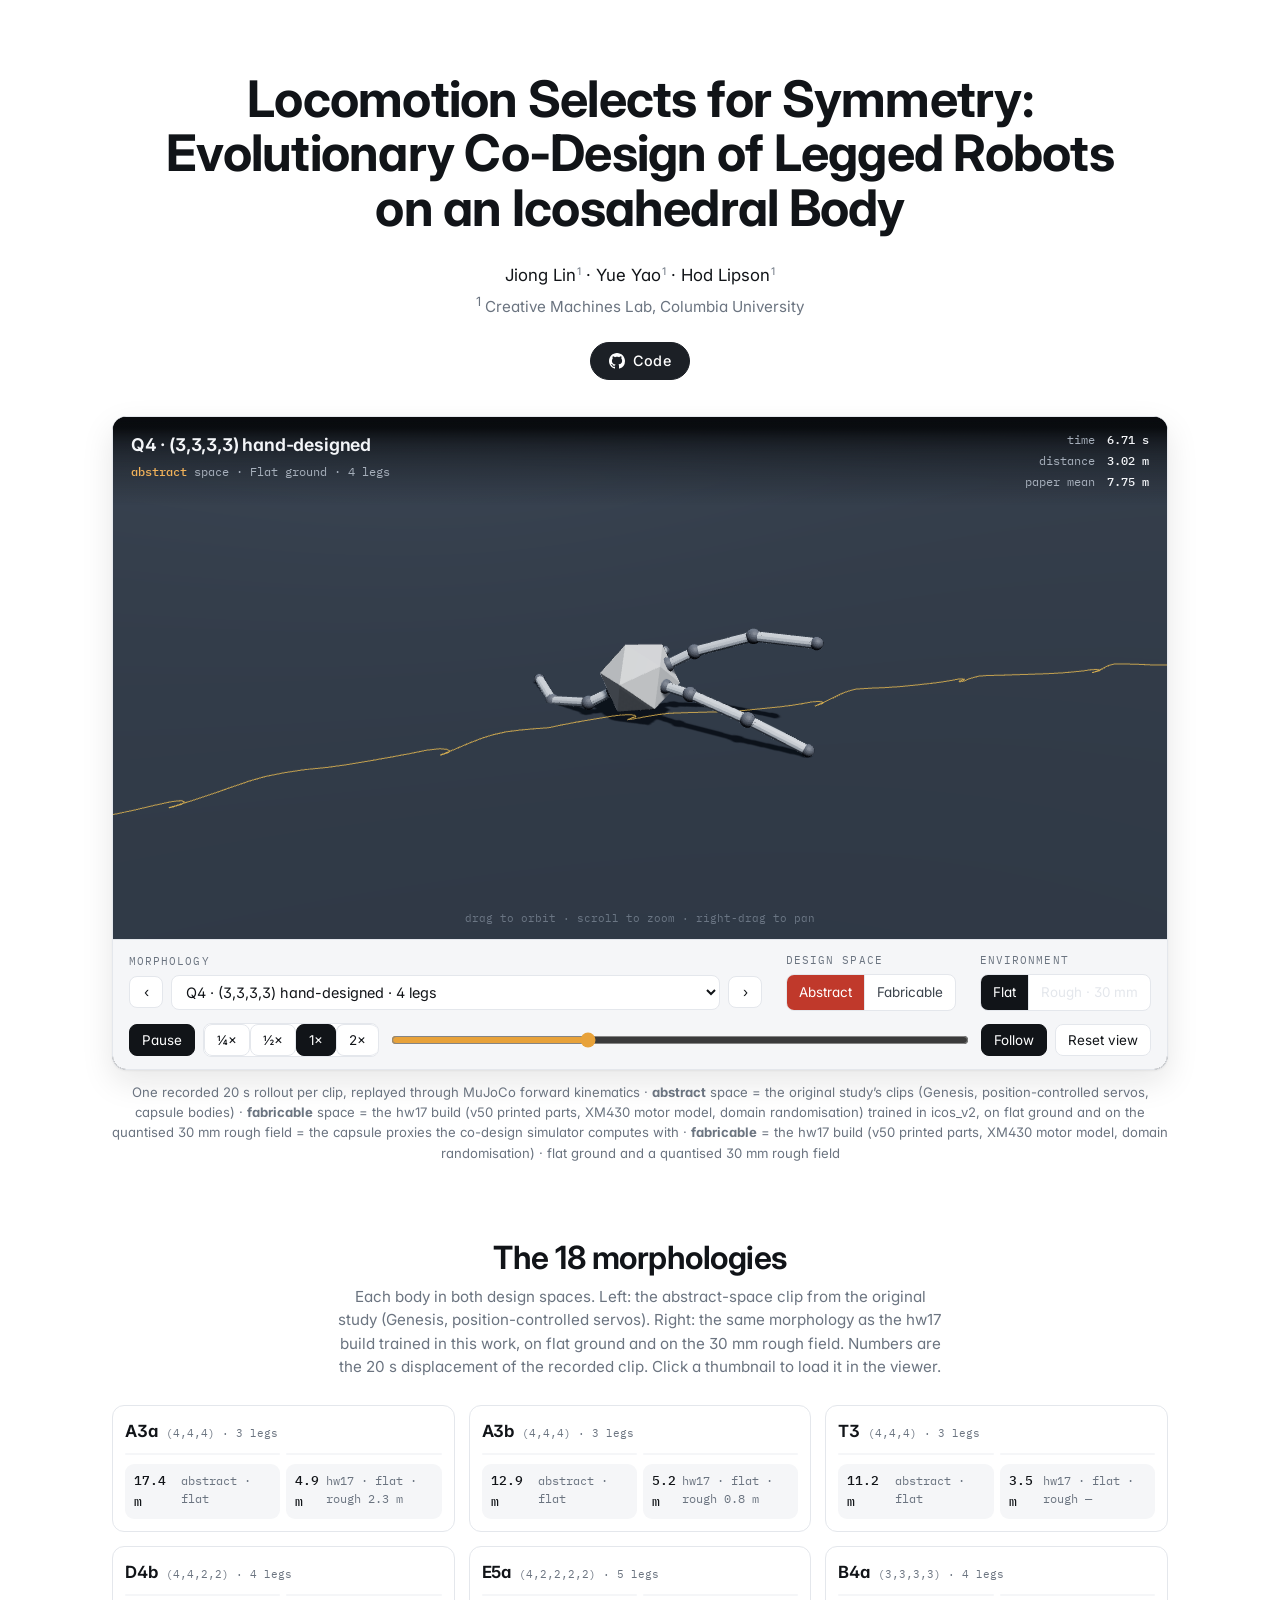
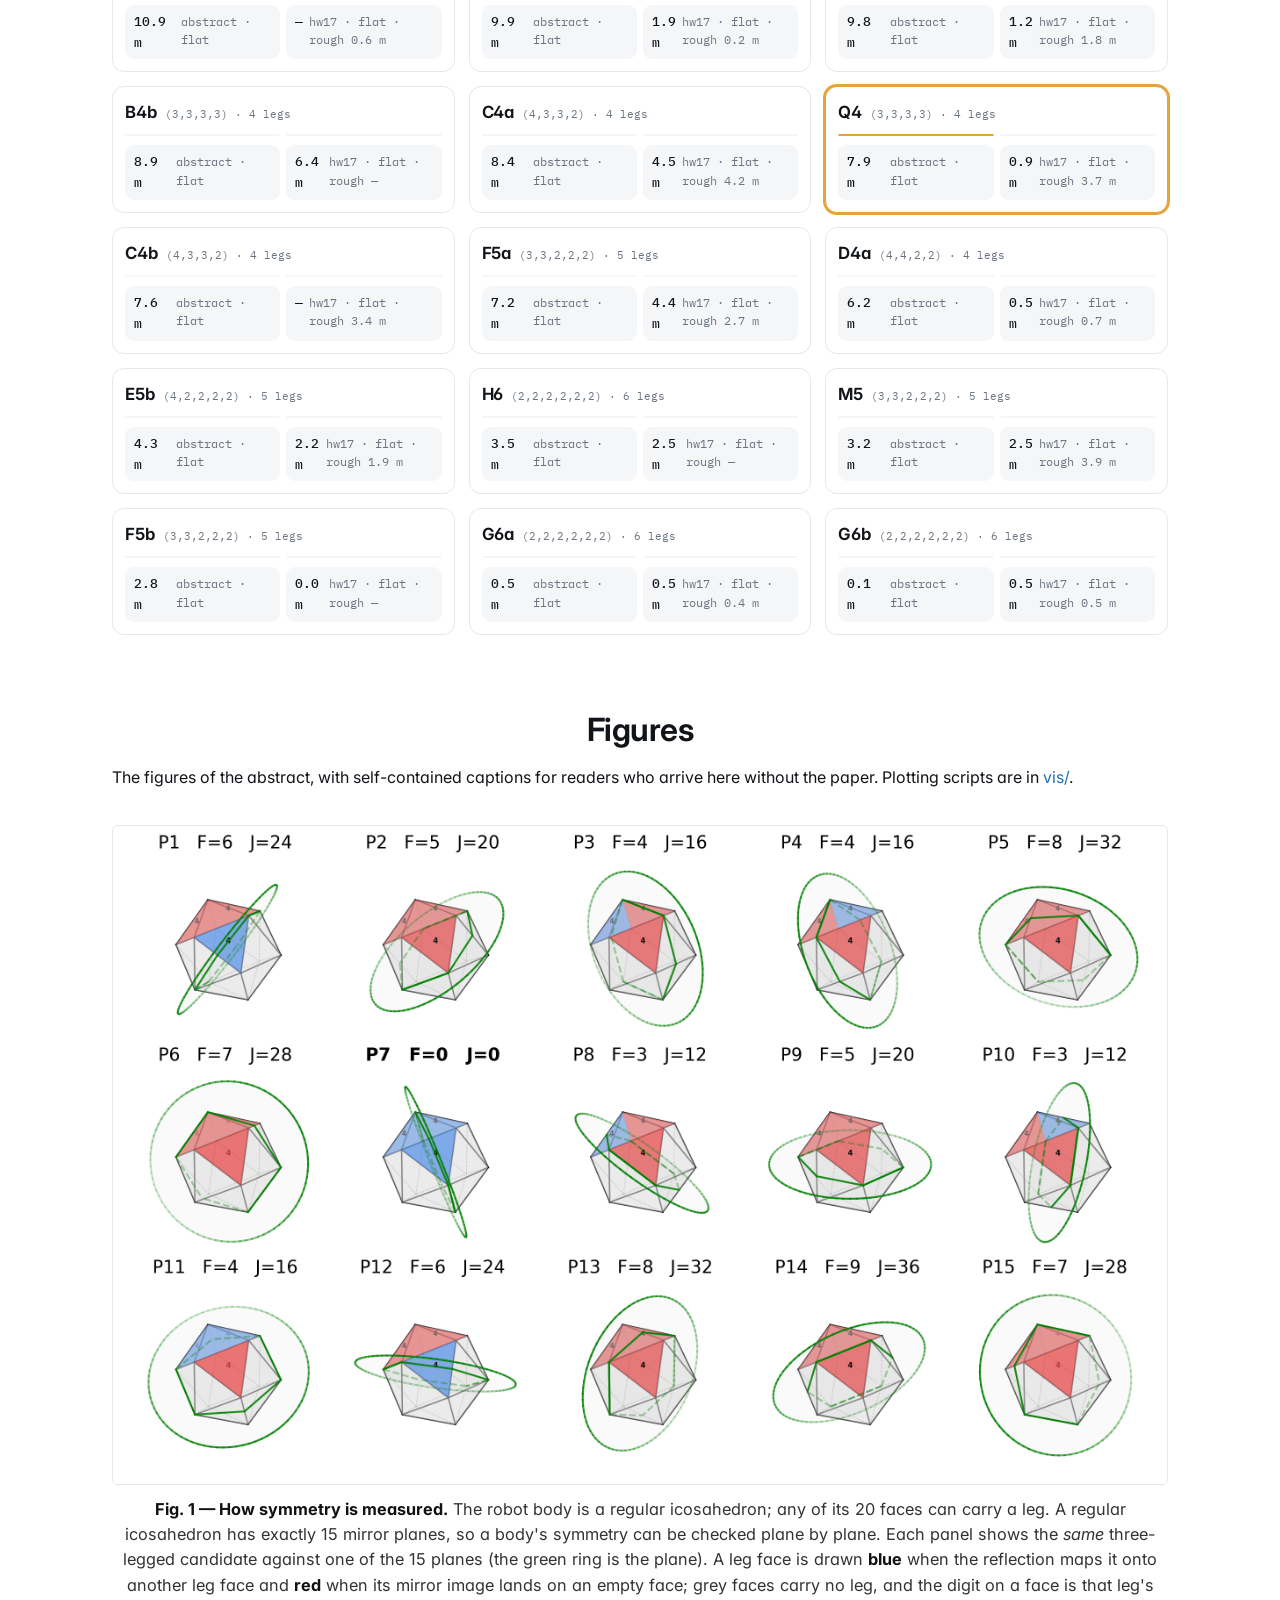
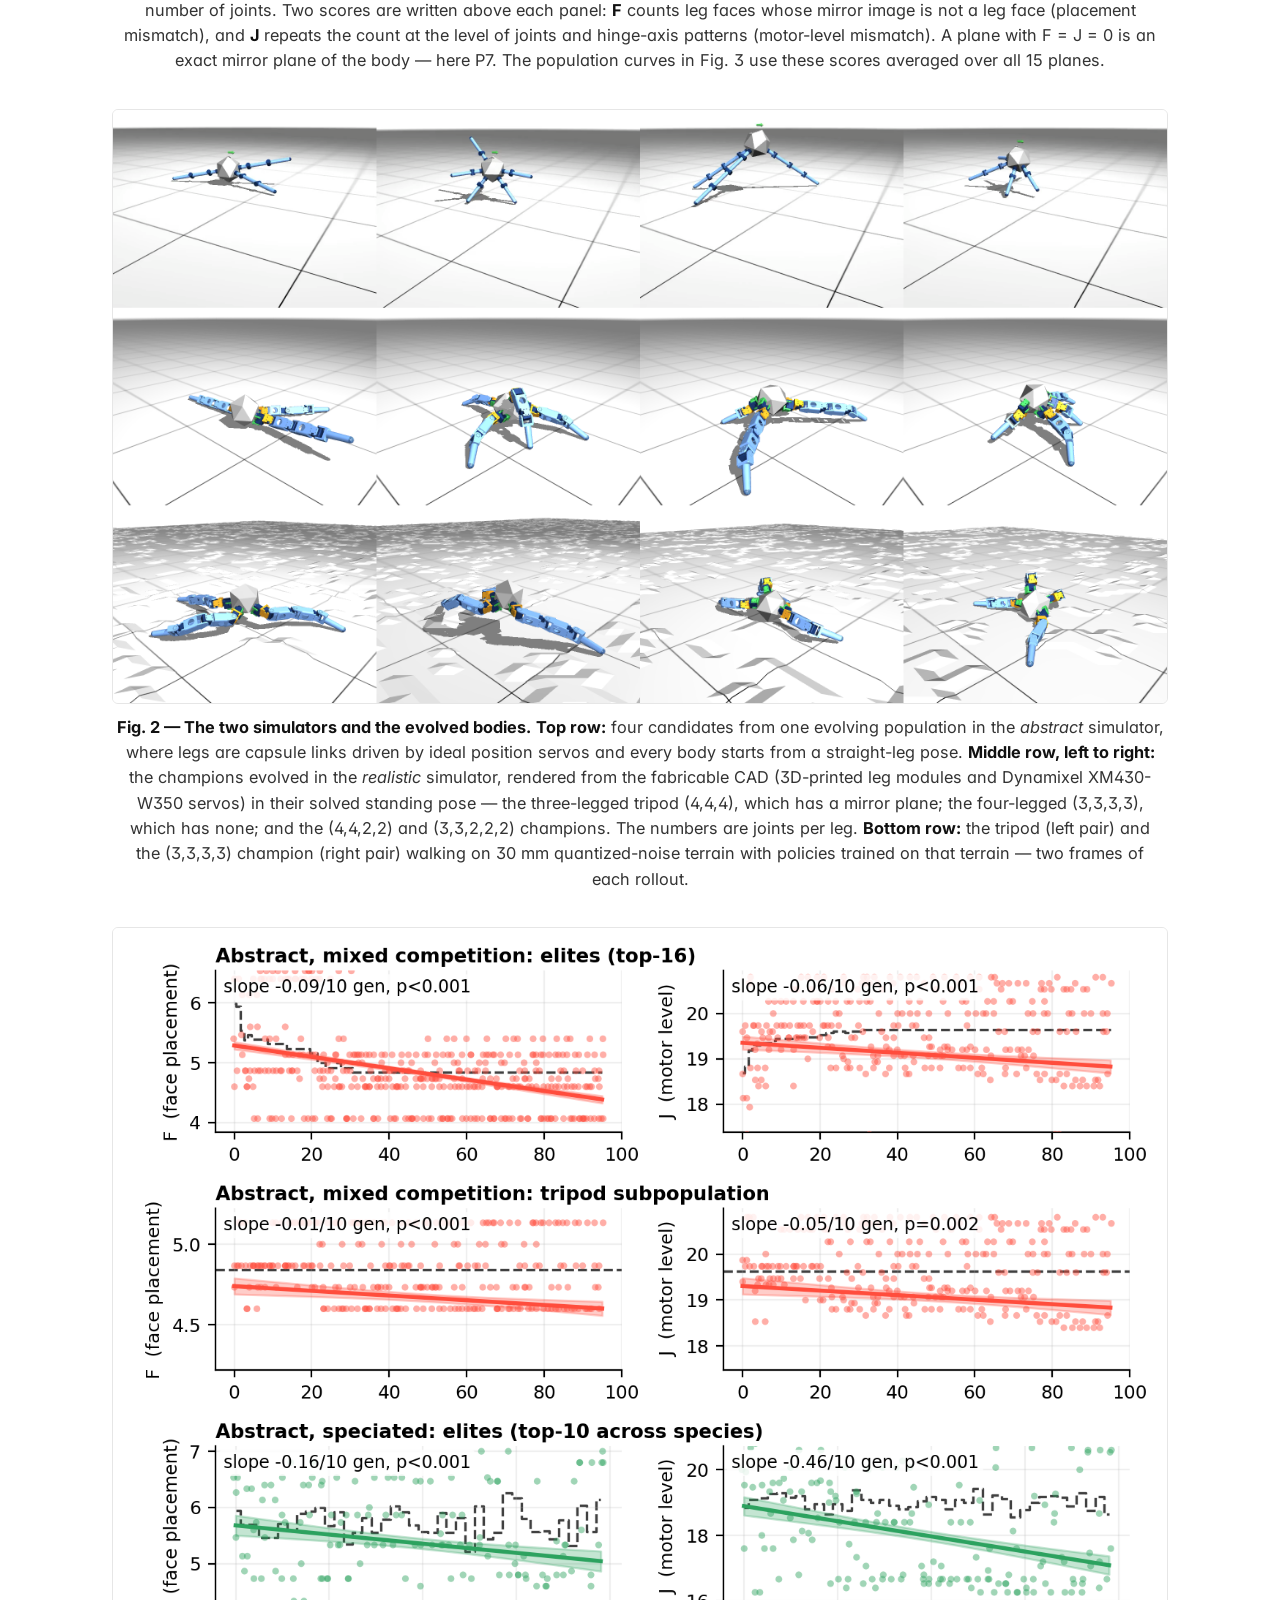
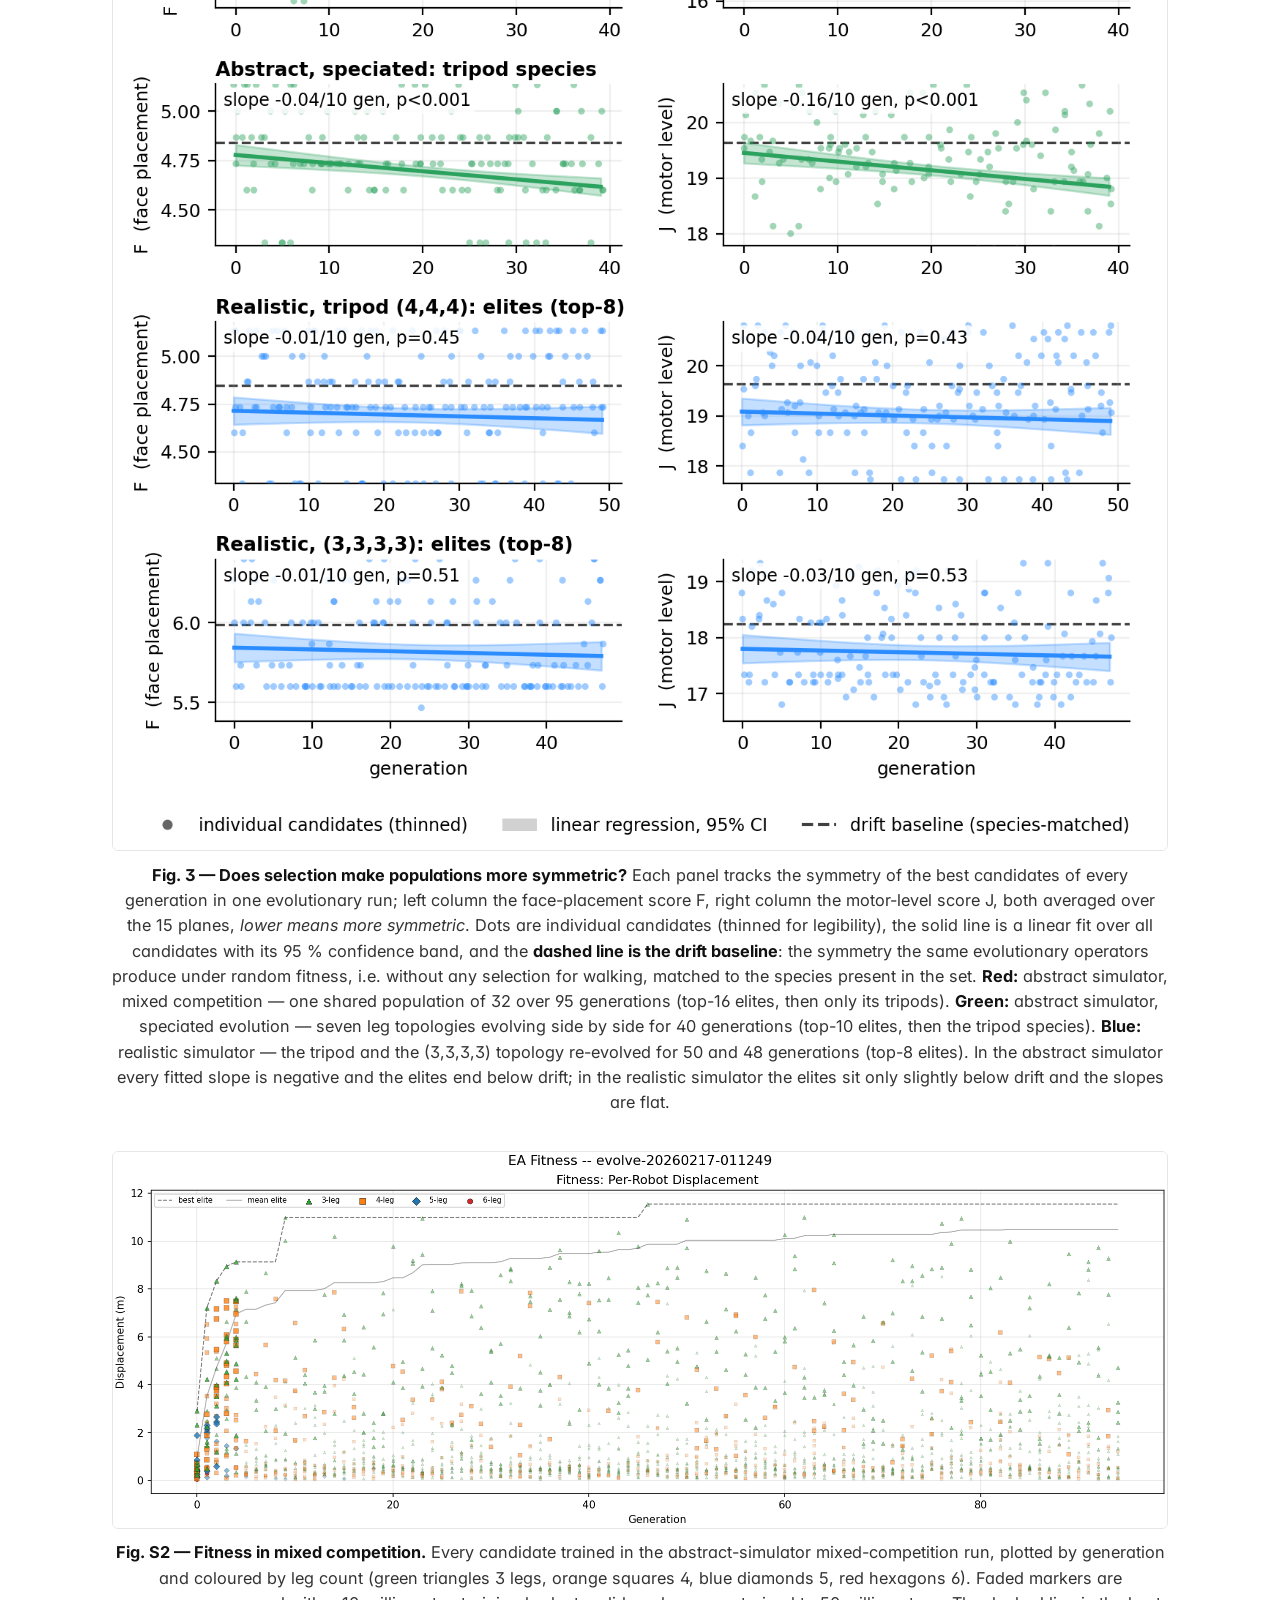
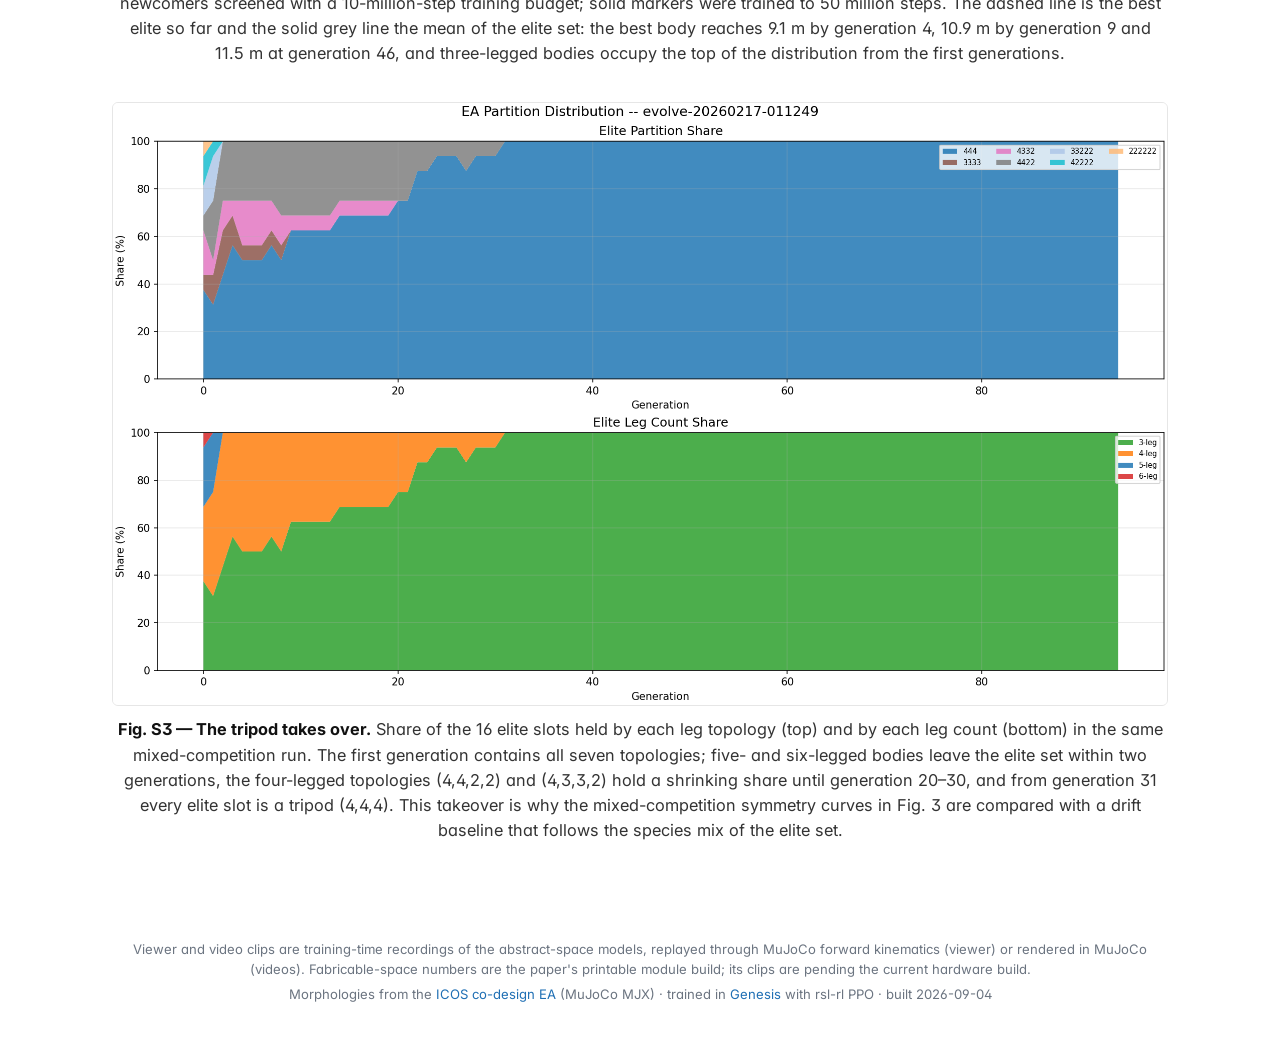
==== commit ff66e511: "Viewer: base plane 1 cm under the heightfield so 0 mm plateaus no longer z-fight (flashing holes in " ====
--- a/index.html
+++ b/index.html
@@ -9,7 +9,7 @@
 <meta property="og:description" content="An 18-morphology, 4-environment study on a modular icosahedral legged robot">
 <link rel="preconnect" href="https://fonts.googleapis.com">
 <link rel="stylesheet" href="https://fonts.googleapis.com/css2?family=Inter:wght@400;450;500;600;650;700&family=IBM+Plex+Mono:wght@400;500&display=swap">
-<link rel="stylesheet" href="site.css?v=4b641bba75">
+<link rel="stylesheet" href="site.css?v=57e1fd7001">
 <script type="importmap">{"imports":{"three":"./vendor/three.module.js","three/addons/":"./vendor/addons/"}}</script>
 </head>
 <body>
@@ -89,10 +89,10 @@
   <div class="lbl"><b>A3a</b><span class="sp">(4,4,4) · 3 legs</span></div>
   <div class="pairs">
     <button class="half abs" type="button" data-morph="g0_444_0" data-space="abstract" title="A3a, abstract space — load in the viewer">
-      <span class="thumb"><img src="figs/thumbs/g0_444_0_abs.webp?v=4b641bba75" alt="A3a, abstract space" width="640" height="480" loading="lazy" decoding="async"></span>
+      <span class="thumb"><img src="figs/thumbs/g0_444_0_abs.webp?v=57e1fd7001" alt="A3a, abstract space" width="640" height="480" loading="lazy" decoding="async"></span>
     </button>
     <button class="half fab" type="button" data-morph="g0_444_0" data-space="fabricable" title="A3a, hw17 build — load in the viewer">
-      <span class="thumb"><img src="figs/thumbs/g0_444_0_fab.webp?v=4b641bba75" alt="A3a, hw17 build" width="640" height="480" loading="lazy" decoding="async"></span>
+      <span class="thumb"><img src="figs/thumbs/g0_444_0_fab.webp?v=57e1fd7001" alt="A3a, hw17 build" width="640" height="480" loading="lazy" decoding="async"></span>
     </button>
   </div>
   <div class="pairs stats">
@@ -104,10 +104,10 @@
   <div class="lbl"><b>A3b</b><span class="sp">(4,4,4) · 3 legs</span></div>
   <div class="pairs">
     <button class="half abs" type="button" data-morph="g0_444_1" data-space="abstract" title="A3b, abstract space — load in the viewer">
-      <span class="thumb"><img src="figs/thumbs/g0_444_1_abs.webp?v=4b641bba75" alt="A3b, abstract space" width="640" height="480" loading="lazy" decoding="async"></span>
+      <span class="thumb"><img src="figs/thumbs/g0_444_1_abs.webp?v=57e1fd7001" alt="A3b, abstract space" width="640" height="480" loading="lazy" decoding="async"></span>
     </button>
     <button class="half fab" type="button" data-morph="g0_444_1" data-space="fabricable" title="A3b, hw17 build — load in the viewer">
-      <span class="thumb"><img src="figs/thumbs/g0_444_1_fab.webp?v=4b641bba75" alt="A3b, hw17 build" width="640" height="480" loading="lazy" decoding="async"></span>
+      <span class="thumb"><img src="figs/thumbs/g0_444_1_fab.webp?v=57e1fd7001" alt="A3b, hw17 build" width="640" height="480" loading="lazy" decoding="async"></span>
     </button>
   </div>
   <div class="pairs stats">
@@ -119,10 +119,10 @@
   <div class="lbl"><b>T3</b><span class="sp">(4,4,4) · 3 legs</span></div>
   <div class="pairs">
     <button class="half abs" type="button" data-morph="tripod" data-space="abstract" title="T3, abstract space — load in the viewer">
-      <span class="thumb"><img src="figs/thumbs/tripod_abs.webp?v=4b641bba75" alt="T3, abstract space" width="640" height="480" loading="lazy" decoding="async"></span>
+      <span class="thumb"><img src="figs/thumbs/tripod_abs.webp?v=57e1fd7001" alt="T3, abstract space" width="640" height="480" loading="lazy" decoding="async"></span>
     </button>
     <button class="half fab" type="button" data-morph="tripod" data-space="fabricable" title="T3, hw17 build — load in the viewer">
-      <span class="thumb"><img src="figs/thumbs/tripod_fab.webp?v=4b641bba75" alt="T3, hw17 build" width="640" height="480" loading="lazy" decoding="async"></span>
+      <span class="thumb"><img src="figs/thumbs/tripod_fab.webp?v=57e1fd7001" alt="T3, hw17 build" width="640" height="480" loading="lazy" decoding="async"></span>
     </button>
   </div>
   <div class="pairs stats">
@@ -134,10 +134,10 @@
   <div class="lbl"><b>D4b</b><span class="sp">(4,4,2,2) · 4 legs</span></div>
   <div class="pairs">
     <button class="half abs" type="button" data-morph="g0_4422_1" data-space="abstract" title="D4b, abstract space — load in the viewer">
-      <span class="thumb"><img src="figs/thumbs/g0_4422_1_abs.webp?v=4b641bba75" alt="D4b, abstract space" width="640" height="480" loading="lazy" decoding="async"></span>
+      <span class="thumb"><img src="figs/thumbs/g0_4422_1_abs.webp?v=57e1fd7001" alt="D4b, abstract space" width="640" height="480" loading="lazy" decoding="async"></span>
     </button>
     <button class="half fab" type="button" data-morph="g0_4422_1" data-space="fabricable" title="D4b, hw17 build — load in the viewer">
-      <span class="thumb"><img src="figs/thumbs/g0_4422_1_fab.webp?v=4b641bba75" alt="D4b, hw17 build" width="640" height="480" loading="lazy" decoding="async"></span>
+      <span class="thumb"><img src="figs/thumbs/g0_4422_1_fab.webp?v=57e1fd7001" alt="D4b, hw17 build" width="640" height="480" loading="lazy" decoding="async"></span>
     </button>
   </div>
   <div class="pairs stats">
@@ -149,10 +149,10 @@
   <div class="lbl"><b>E5a</b><span class="sp">(4,2,2,2,2) · 5 legs</span></div>
   <div class="pairs">
     <button class="half abs" type="button" data-morph="g0_42222_0" data-space="abstract" title="E5a, abstract space — load in the viewer">
-      <span class="thumb"><img src="figs/thumbs/g0_42222_0_abs.webp?v=4b641bba75" alt="E5a, abstract space" width="640" height="480" loading="lazy" decoding="async"></span>
+      <span class="thumb"><img src="figs/thumbs/g0_42222_0_abs.webp?v=57e1fd7001" alt="E5a, abstract space" width="640" height="480" loading="lazy" decoding="async"></span>
     </button>
     <button class="half fab" type="button" data-morph="g0_42222_0" data-space="fabricable" title="E5a, hw17 build — load in the viewer">
-      <span class="thumb"><img src="figs/thumbs/g0_42222_0_fab.webp?v=4b641bba75" alt="E5a, hw17 build" width="640" height="480" loading="lazy" decoding="async"></span>
+      <span class="thumb"><img src="figs/thumbs/g0_42222_0_fab.webp?v=57e1fd7001" alt="E5a, hw17 build" width="640" height="480" loading="lazy" decoding="async"></span>
     </button>
   </div>
   <div class="pairs stats">
@@ -164,10 +164,10 @@
   <div class="lbl"><b>B4a</b><span class="sp">(3,3,3,3) · 4 legs</span></div>
   <div class="pairs">
     <button class="half abs" type="button" data-morph="g0_3333_0" data-space="abstract" title="B4a, abstract space — load in the viewer">
-      <span class="thumb"><img src="figs/thumbs/g0_3333_0_abs.webp?v=4b641bba75" alt="B4a, abstract space" width="640" height="480" loading="lazy" decoding="async"></span>
+      <span class="thumb"><img src="figs/thumbs/g0_3333_0_abs.webp?v=57e1fd7001" alt="B4a, abstract space" width="640" height="480" loading="lazy" decoding="async"></span>
     </button>
     <button class="half fab" type="button" data-morph="g0_3333_0" data-space="fabricable" title="B4a, hw17 build — load in the viewer">
-      <span class="thumb"><img src="figs/thumbs/g0_3333_0_fab.webp?v=4b641bba75" alt="B4a, hw17 build" width="640" height="480" loading="lazy" decoding="async"></span>
+      <span class="thumb"><img src="figs/thumbs/g0_3333_0_fab.webp?v=57e1fd7001" alt="B4a, hw17 build" width="640" height="480" loading="lazy" decoding="async"></span>
     </button>
   </div>
   <div class="pairs stats">
@@ -179,10 +179,10 @@
   <div class="lbl"><b>B4b</b><span class="sp">(3,3,3,3) · 4 legs</span></div>
   <div class="pairs">
     <button class="half abs" type="button" data-morph="g0_3333_1" data-space="abstract" title="B4b, abstract space — load in the viewer">
-      <span class="thumb"><img src="figs/thumbs/g0_3333_1_abs.webp?v=4b641bba75" alt="B4b, abstract space" width="640" height="480" loading="lazy" decoding="async"></span>
+      <span class="thumb"><img src="figs/thumbs/g0_3333_1_abs.webp?v=57e1fd7001" alt="B4b, abstract space" width="640" height="480" loading="lazy" decoding="async"></span>
     </button>
     <button class="half fab" type="button" data-morph="g0_3333_1" data-space="fabricable" title="B4b, hw17 build — load in the viewer">
-      <span class="thumb"><img src="figs/thumbs/g0_3333_1_fab.webp?v=4b641bba75" alt="B4b, hw17 build" width="640" height="480" loading="lazy" decoding="async"></span>
+      <span class="thumb"><img src="figs/thumbs/g0_3333_1_fab.webp?v=57e1fd7001" alt="B4b, hw17 build" width="640" height="480" loading="lazy" decoding="async"></span>
     </button>
   </div>
   <div class="pairs stats">
@@ -194,10 +194,10 @@
   <div class="lbl"><b>C4a</b><span class="sp">(4,3,3,2) · 4 legs</span></div>
   <div class="pairs">
     <button class="half abs" type="button" data-morph="g0_4332_0" data-space="abstract" title="C4a, abstract space — load in the viewer">
-      <span class="thumb"><img src="figs/thumbs/g0_4332_0_abs.webp?v=4b641bba75" alt="C4a, abstract space" width="640" height="480" loading="lazy" decoding="async"></span>
+      <span class="thumb"><img src="figs/thumbs/g0_4332_0_abs.webp?v=57e1fd7001" alt="C4a, abstract space" width="640" height="480" loading="lazy" decoding="async"></span>
     </button>
     <button class="half fab" type="button" data-morph="g0_4332_0" data-space="fabricable" title="C4a, hw17 build — load in the viewer">
-      <span class="thumb"><img src="figs/thumbs/g0_4332_0_fab.webp?v=4b641bba75" alt="C4a, hw17 build" width="640" height="480" loading="lazy" decoding="async"></span>
+      <span class="thumb"><img src="figs/thumbs/g0_4332_0_fab.webp?v=57e1fd7001" alt="C4a, hw17 build" width="640" height="480" loading="lazy" decoding="async"></span>
     </button>
   </div>
   <div class="pairs stats">
@@ -209,10 +209,10 @@
   <div class="lbl"><b>Q4</b><span class="sp">(3,3,3,3) · 4 legs</span></div>
   <div class="pairs">
     <button class="half abs" type="button" data-morph="quadruped" data-space="abstract" title="Q4, abstract space — load in the viewer">
-      <span class="thumb"><img src="figs/thumbs/quadruped_abs.webp?v=4b641bba75" alt="Q4, abstract space" width="640" height="480" loading="lazy" decoding="async"></span>
+      <span class="thumb"><img src="figs/thumbs/quadruped_abs.webp?v=57e1fd7001" alt="Q4, abstract space" width="640" height="480" loading="lazy" decoding="async"></span>
     </button>
     <button class="half fab" type="button" data-morph="quadruped" data-space="fabricable" title="Q4, hw17 build — load in the viewer">
-      <span class="thumb"><img src="figs/thumbs/quadruped_fab.webp?v=4b641bba75" alt="Q4, hw17 build" width="640" height="480" loading="lazy" decoding="async"></span>
+      <span class="thumb"><img src="figs/thumbs/quadruped_fab.webp?v=57e1fd7001" alt="Q4, hw17 build" width="640" height="480" loading="lazy" decoding="async"></span>
     </button>
   </div>
   <div class="pairs stats">
@@ -224,10 +224,10 @@
   <div class="lbl"><b>C4b</b><span class="sp">(4,3,3,2) · 4 legs</span></div>
   <div class="pairs">
     <button class="half abs" type="button" data-morph="g0_4332_1" data-space="abstract" title="C4b, abstract space — load in the viewer">
-      <span class="thumb"><img src="figs/thumbs/g0_4332_1_abs.webp?v=4b641bba75" alt="C4b, abstract space" width="640" height="480" loading="lazy" decoding="async"></span>
+      <span class="thumb"><img src="figs/thumbs/g0_4332_1_abs.webp?v=57e1fd7001" alt="C4b, abstract space" width="640" height="480" loading="lazy" decoding="async"></span>
     </button>
     <button class="half fab" type="button" data-morph="g0_4332_1" data-space="fabricable" title="C4b, hw17 build — load in the viewer">
-      <span class="thumb"><img src="figs/thumbs/g0_4332_1_fab.webp?v=4b641bba75" alt="C4b, hw17 build" width="640" height="480" loading="lazy" decoding="async"></span>
+      <span class="thumb"><img src="figs/thumbs/g0_4332_1_fab.webp?v=57e1fd7001" alt="C4b, hw17 build" width="640" height="480" loading="lazy" decoding="async"></span>
     </button>
   </div>
   <div class="pairs stats">
@@ -239,10 +239,10 @@
   <div class="lbl"><b>F5a</b><span class="sp">(3,3,2,2,2) · 5 legs</span></div>
   <div class="pairs">
     <button class="half abs" type="button" data-morph="g0_33222_0" data-space="abstract" title="F5a, abstract space — load in the viewer">
-      <span class="thumb"><img src="figs/thumbs/g0_33222_0_abs.webp?v=4b641bba75" alt="F5a, abstract space" width="640" height="480" loading="lazy" decoding="async"></span>
+      <span class="thumb"><img src="figs/thumbs/g0_33222_0_abs.webp?v=57e1fd7001" alt="F5a, abstract space" width="640" height="480" loading="lazy" decoding="async"></span>
     </button>
     <button class="half fab" type="button" data-morph="g0_33222_0" data-space="fabricable" title="F5a, hw17 build — load in the viewer">
-      <span class="thumb"><img src="figs/thumbs/g0_33222_0_fab.webp?v=4b641bba75" alt="F5a, hw17 build" width="640" height="480" loading="lazy" decoding="async"></span>
+      <span class="thumb"><img src="figs/thumbs/g0_33222_0_fab.webp?v=57e1fd7001" alt="F5a, hw17 build" width="640" height="480" loading="lazy" decoding="async"></span>
     </button>
   </div>
   <div class="pairs stats">
@@ -254,10 +254,10 @@
   <div class="lbl"><b>D4a</b><span class="sp">(4,4,2,2) · 4 legs</span></div>
   <div class="pairs">
     <button class="half abs" type="button" data-morph="g0_4422_0" data-space="abstract" title="D4a, abstract space — load in the viewer">
-      <span class="thumb"><img src="figs/thumbs/g0_4422_0_abs.webp?v=4b641bba75" alt="D4a, abstract space" width="640" height="480" loading="lazy" decoding="async"></span>
+      <span class="thumb"><img src="figs/thumbs/g0_4422_0_abs.webp?v=57e1fd7001" alt="D4a, abstract space" width="640" height="480" loading="lazy" decoding="async"></span>
     </button>
     <button class="half fab" type="button" data-morph="g0_4422_0" data-space="fabricable" title="D4a, hw17 build — load in the viewer">
-      <span class="thumb"><img src="figs/thumbs/g0_4422_0_fab.webp?v=4b641bba75" alt="D4a, hw17 build" width="640" height="480" loading="lazy" decoding="async"></span>
+      <span class="thumb"><img src="figs/thumbs/g0_4422_0_fab.webp?v=57e1fd7001" alt="D4a, hw17 build" width="640" height="480" loading="lazy" decoding="async"></span>
     </button>
   </div>
   <div class="pairs stats">
@@ -269,10 +269,10 @@
   <div class="lbl"><b>E5b</b><span class="sp">(4,2,2,2,2) · 5 legs</span></div>
   <div class="pairs">
     <button class="half abs" type="button" data-morph="g0_42222_1" data-space="abstract" title="E5b, abstract space — load in the viewer">
-      <span class="thumb"><img src="figs/thumbs/g0_42222_1_abs.webp?v=4b641bba75" alt="E5b, abstract space" width="640" height="480" loading="lazy" decoding="async"></span>
+      <span class="thumb"><img src="figs/thumbs/g0_42222_1_abs.webp?v=57e1fd7001" alt="E5b, abstract space" width="640" height="480" loading="lazy" decoding="async"></span>
     </button>
     <button class="half fab" type="button" data-morph="g0_42222_1" data-space="fabricable" title="E5b, hw17 build — load in the viewer">
-      <span class="thumb"><img src="figs/thumbs/g0_42222_1_fab.webp?v=4b641bba75" alt="E5b, hw17 build" width="640" height="480" loading="lazy" decoding="async"></span>
+      <span class="thumb"><img src="figs/thumbs/g0_42222_1_fab.webp?v=57e1fd7001" alt="E5b, hw17 build" width="640" height="480" loading="lazy" decoding="async"></span>
     </button>
   </div>
   <div class="pairs stats">
@@ -284,10 +284,10 @@
   <div class="lbl"><b>H6</b><span class="sp">(2,2,2,2,2,2) · 6 legs</span></div>
   <div class="pairs">
     <button class="half abs" type="button" data-morph="hexapod" data-space="abstract" title="H6, abstract space — load in the viewer">
-      <span class="thumb"><img src="figs/thumbs/hexapod_abs.webp?v=4b641bba75" alt="H6, abstract space" width="640" height="480" loading="lazy" decoding="async"></span>
+      <span class="thumb"><img src="figs/thumbs/hexapod_abs.webp?v=57e1fd7001" alt="H6, abstract space" width="640" height="480" loading="lazy" decoding="async"></span>
     </button>
     <button class="half fab" type="button" data-morph="hexapod" data-space="fabricable" title="H6, hw17 build — load in the viewer">
-      <span class="thumb"><img src="figs/thumbs/hexapod_fab.webp?v=4b641bba75" alt="H6, hw17 build" width="640" height="480" loading="lazy" decoding="async"></span>
+      <span class="thumb"><img src="figs/thumbs/hexapod_fab.webp?v=57e1fd7001" alt="H6, hw17 build" width="640" height="480" loading="lazy" decoding="async"></span>
     </button>
   </div>
   <div class="pairs stats">
@@ -299,10 +299,10 @@
   <div class="lbl"><b>M5</b><span class="sp">(3,3,2,2,2) · 5 legs</span></div>
   <div class="pairs">
     <button class="half abs" type="button" data-morph="mixed" data-space="abstract" title="M5, abstract space — load in the viewer">
-      <span class="thumb"><img src="figs/thumbs/mixed_abs.webp?v=4b641bba75" alt="M5, abstract space" width="640" height="480" loading="lazy" decoding="async"></span>
+      <span class="thumb"><img src="figs/thumbs/mixed_abs.webp?v=57e1fd7001" alt="M5, abstract space" width="640" height="480" loading="lazy" decoding="async"></span>
     </button>
     <button class="half fab" type="button" data-morph="mixed" data-space="fabricable" title="M5, hw17 build — load in the viewer">
-      <span class="thumb"><img src="figs/thumbs/mixed_fab.webp?v=4b641bba75" alt="M5, hw17 build" width="640" height="480" loading="lazy" decoding="async"></span>
+      <span class="thumb"><img src="figs/thumbs/mixed_fab.webp?v=57e1fd7001" alt="M5, hw17 build" width="640" height="480" loading="lazy" decoding="async"></span>
     </button>
   </div>
   <div class="pairs stats">
@@ -314,10 +314,10 @@
   <div class="lbl"><b>F5b</b><span class="sp">(3,3,2,2,2) · 5 legs</span></div>
   <div class="pairs">
     <button class="half abs" type="button" data-morph="g0_33222_1" data-space="abstract" title="F5b, abstract space — load in the viewer">
-      <span class="thumb"><img src="figs/thumbs/g0_33222_1_abs.webp?v=4b641bba75" alt="F5b, abstract space" width="640" height="480" loading="lazy" decoding="async"></span>
+      <span class="thumb"><img src="figs/thumbs/g0_33222_1_abs.webp?v=57e1fd7001" alt="F5b, abstract space" width="640" height="480" loading="lazy" decoding="async"></span>
     </button>
     <button class="half fab" type="button" data-morph="g0_33222_1" data-space="fabricable" title="F5b, hw17 build — load in the viewer">
-      <span class="thumb"><img src="figs/thumbs/g0_33222_1_fab.webp?v=4b641bba75" alt="F5b, hw17 build" width="640" height="480" loading="lazy" decoding="async"></span>
+      <span class="thumb"><img src="figs/thumbs/g0_33222_1_fab.webp?v=57e1fd7001" alt="F5b, hw17 build" width="640" height="480" loading="lazy" decoding="async"></span>
     </button>
   </div>
   <div class="pairs stats">
@@ -329,10 +329,10 @@
   <div class="lbl"><b>G6a</b><span class="sp">(2,2,2,2,2,2) · 6 legs</span></div>
   <div class="pairs">
     <button class="half abs" type="button" data-morph="g0_222222_0" data-space="abstract" title="G6a, abstract space — load in the viewer">
-      <span class="thumb"><img src="figs/thumbs/g0_222222_0_abs.webp?v=4b641bba75" alt="G6a, abstract space" width="640" height="480" loading="lazy" decoding="async"></span>
+      <span class="thumb"><img src="figs/thumbs/g0_222222_0_abs.webp?v=57e1fd7001" alt="G6a, abstract space" width="640" height="480" loading="lazy" decoding="async"></span>
     </button>
     <button class="half fab" type="button" data-morph="g0_222222_0" data-space="fabricable" title="G6a, hw17 build — load in the viewer">
-      <span class="thumb"><img src="figs/thumbs/g0_222222_0_fab.webp?v=4b641bba75" alt="G6a, hw17 build" width="640" height="480" loading="lazy" decoding="async"></span>
+      <span class="thumb"><img src="figs/thumbs/g0_222222_0_fab.webp?v=57e1fd7001" alt="G6a, hw17 build" width="640" height="480" loading="lazy" decoding="async"></span>
     </button>
   </div>
   <div class="pairs stats">
@@ -344,10 +344,10 @@
   <div class="lbl"><b>G6b</b><span class="sp">(2,2,2,2,2,2) · 6 legs</span></div>
   <div class="pairs">
     <button class="half abs" type="button" data-morph="g0_222222_1" data-space="abstract" title="G6b, abstract space — load in the viewer">
-      <span class="thumb"><img src="figs/thumbs/g0_222222_1_abs.webp?v=4b641bba75" alt="G6b, abstract space" width="640" height="480" loading="lazy" decoding="async"></span>
+      <span class="thumb"><img src="figs/thumbs/g0_222222_1_abs.webp?v=57e1fd7001" alt="G6b, abstract space" width="640" height="480" loading="lazy" decoding="async"></span>
     </button>
     <button class="half fab" type="button" data-morph="g0_222222_1" data-space="fabricable" title="G6b, hw17 build — load in the viewer">
-      <span class="thumb"><img src="figs/thumbs/g0_222222_1_fab.webp?v=4b641bba75" alt="G6b, hw17 build" width="640" height="480" loading="lazy" decoding="async"></span>
+      <span class="thumb"><img src="figs/thumbs/g0_222222_1_fab.webp?v=57e1fd7001" alt="G6b, hw17 build" width="640" height="480" loading="lazy" decoding="async"></span>
     </button>
   </div>
   <div class="pairs stats">
@@ -388,6 +388,6 @@
   </div>
 </footer>
 
-<script type="module" src="viewer.js?v=4b641bba75"></script>
+<script type="module" src="viewer.js?v=57e1fd7001"></script>
 </body>
 </html>
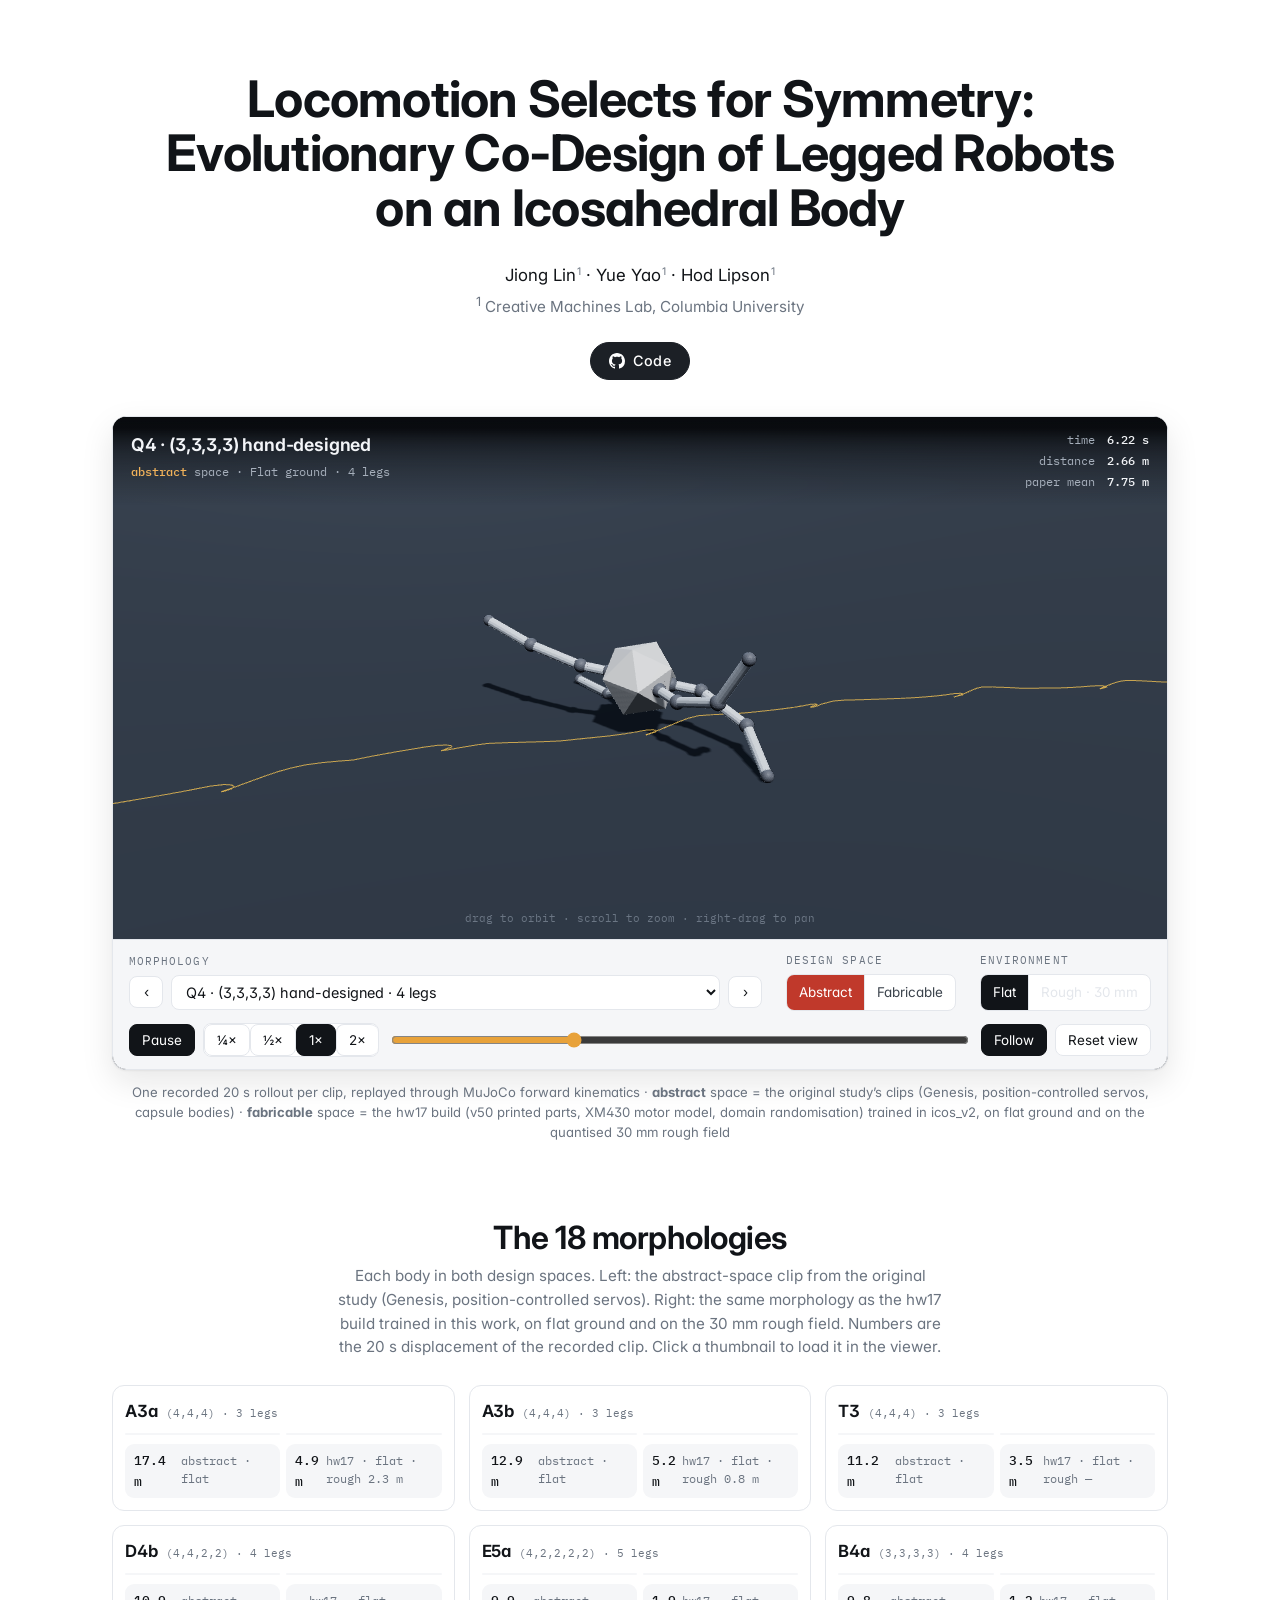
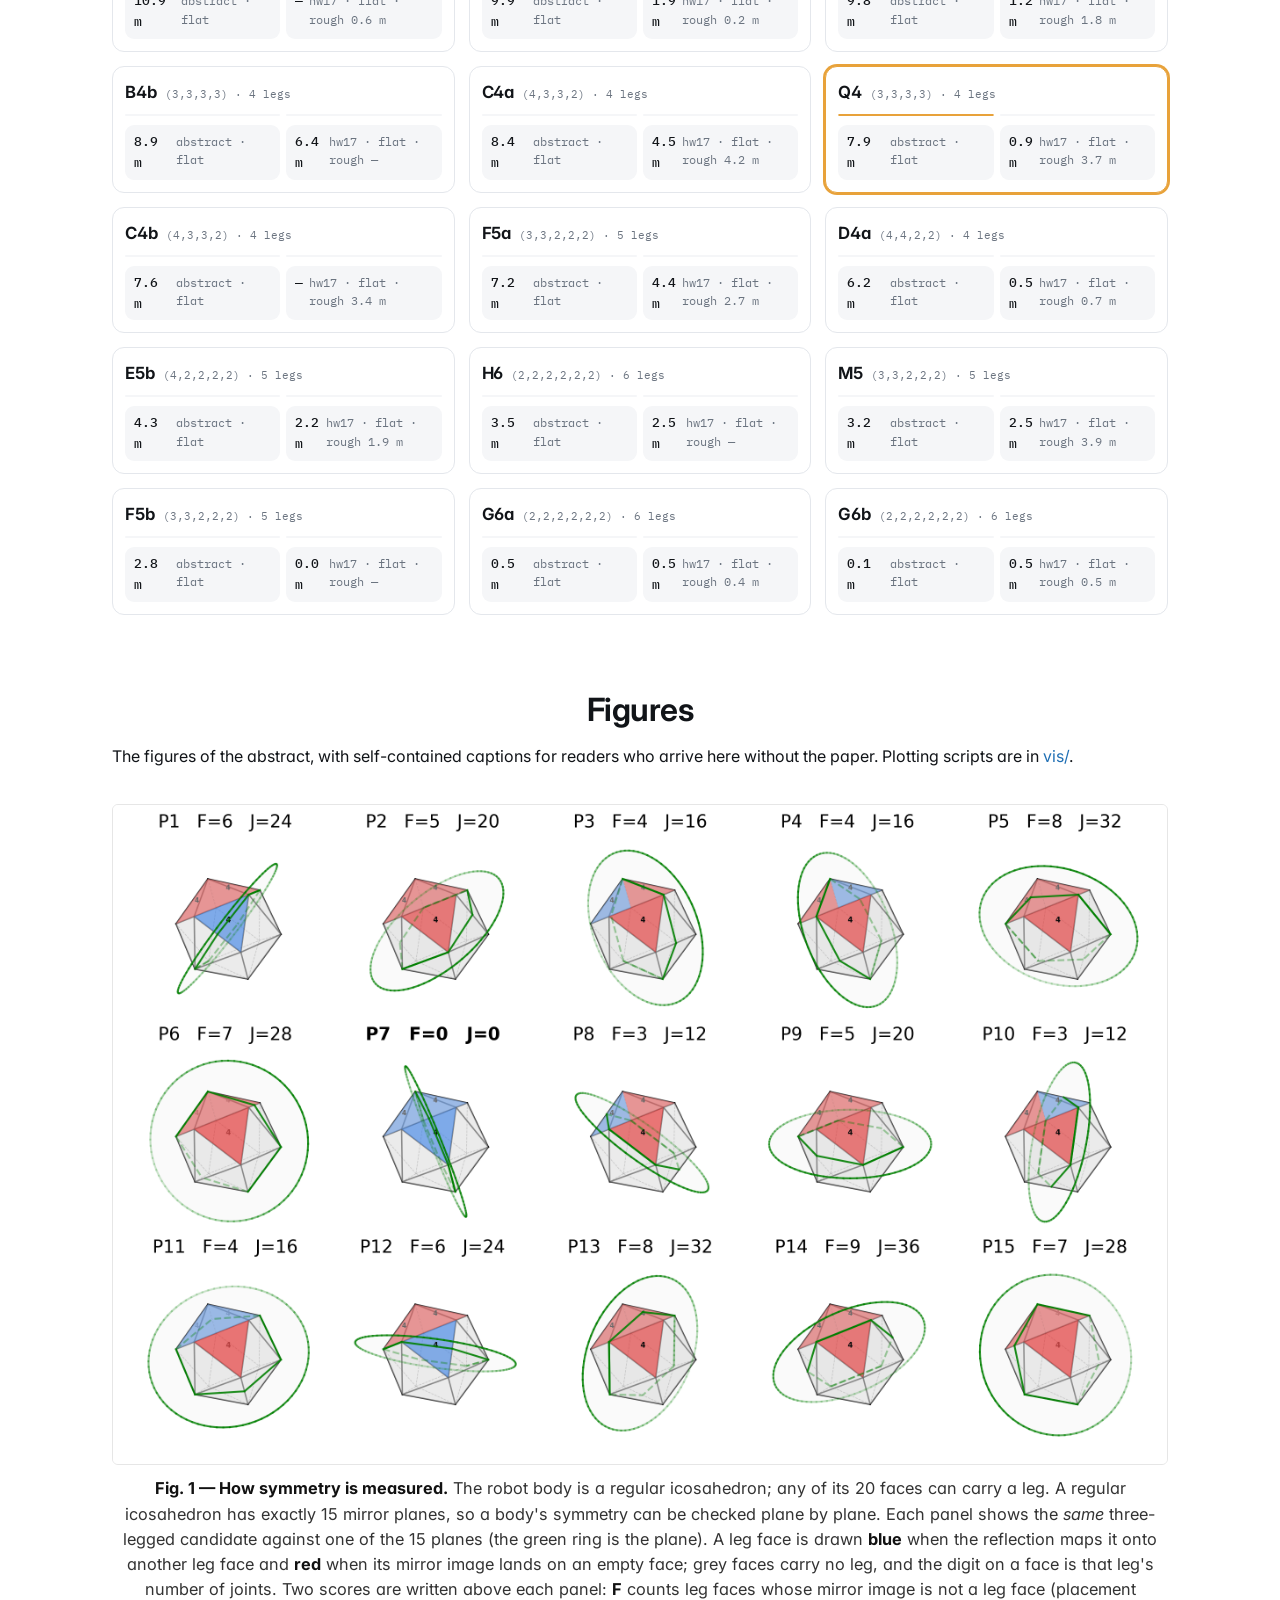
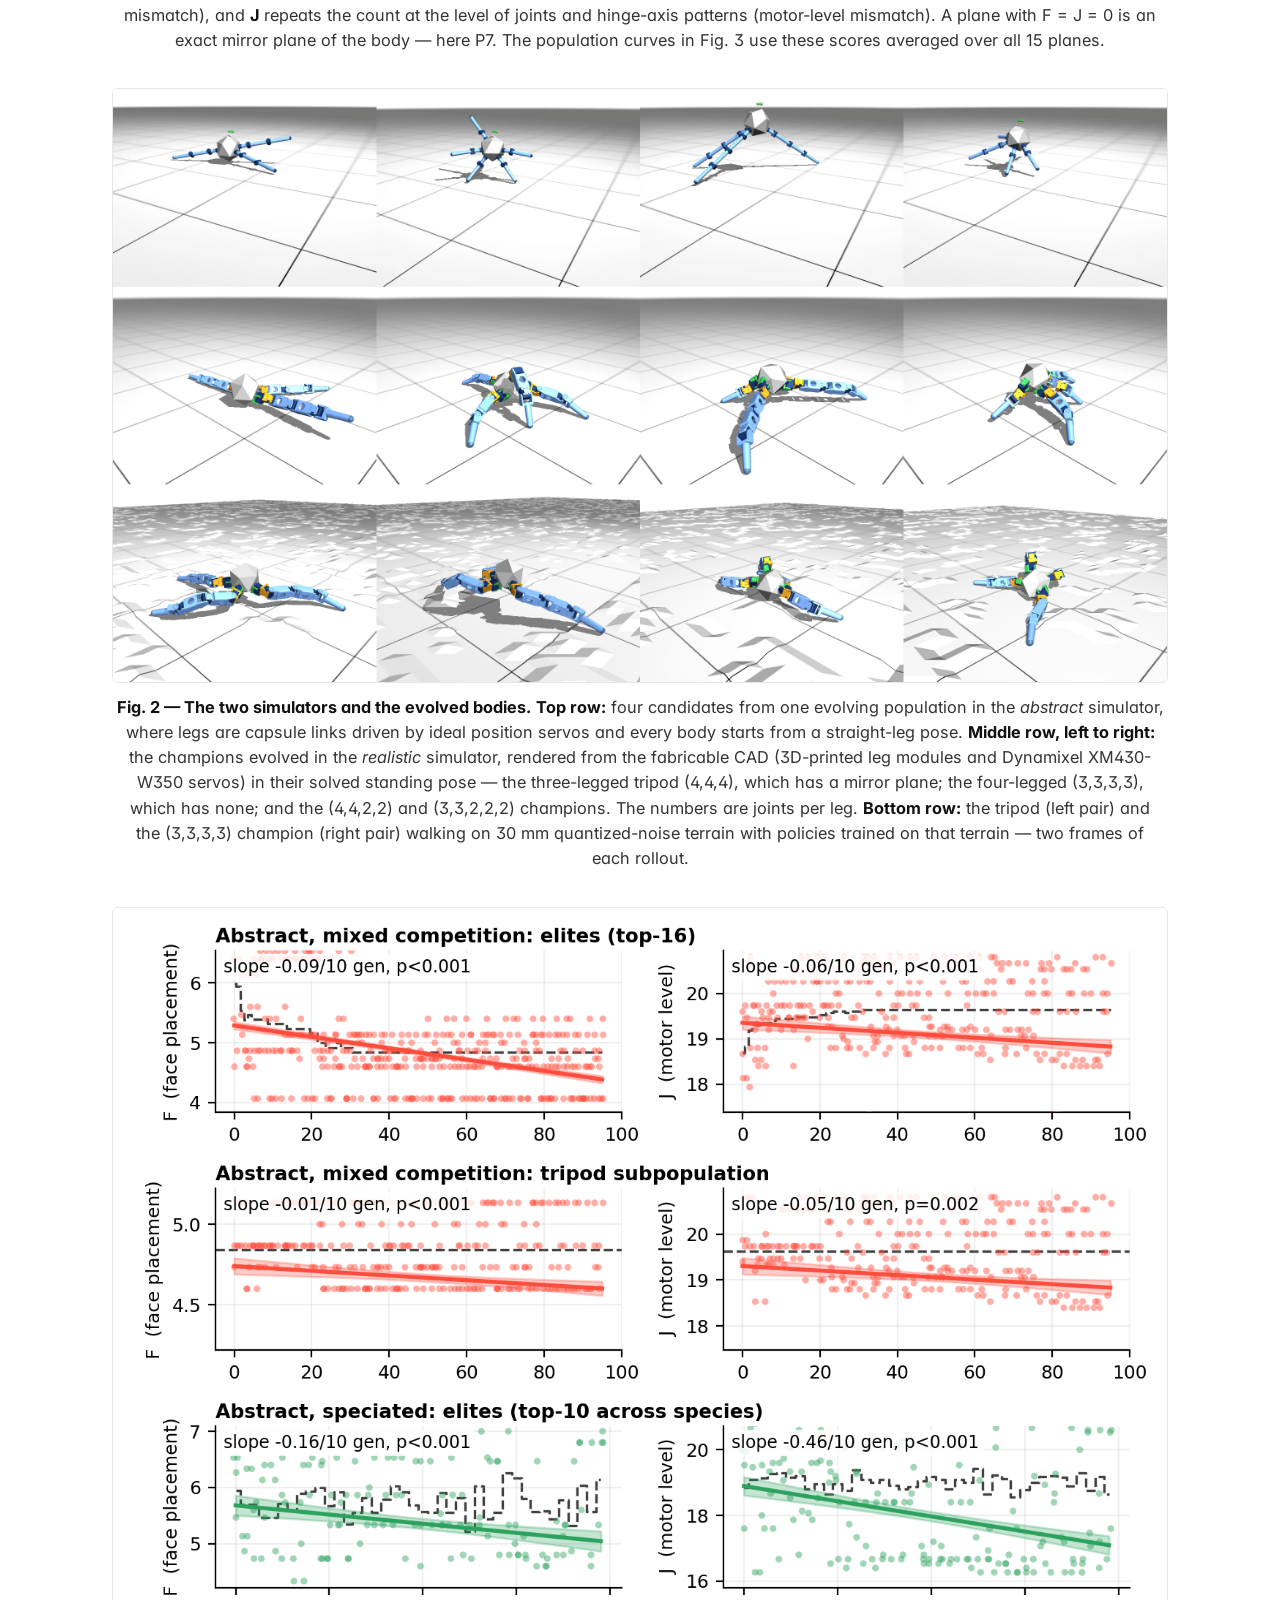
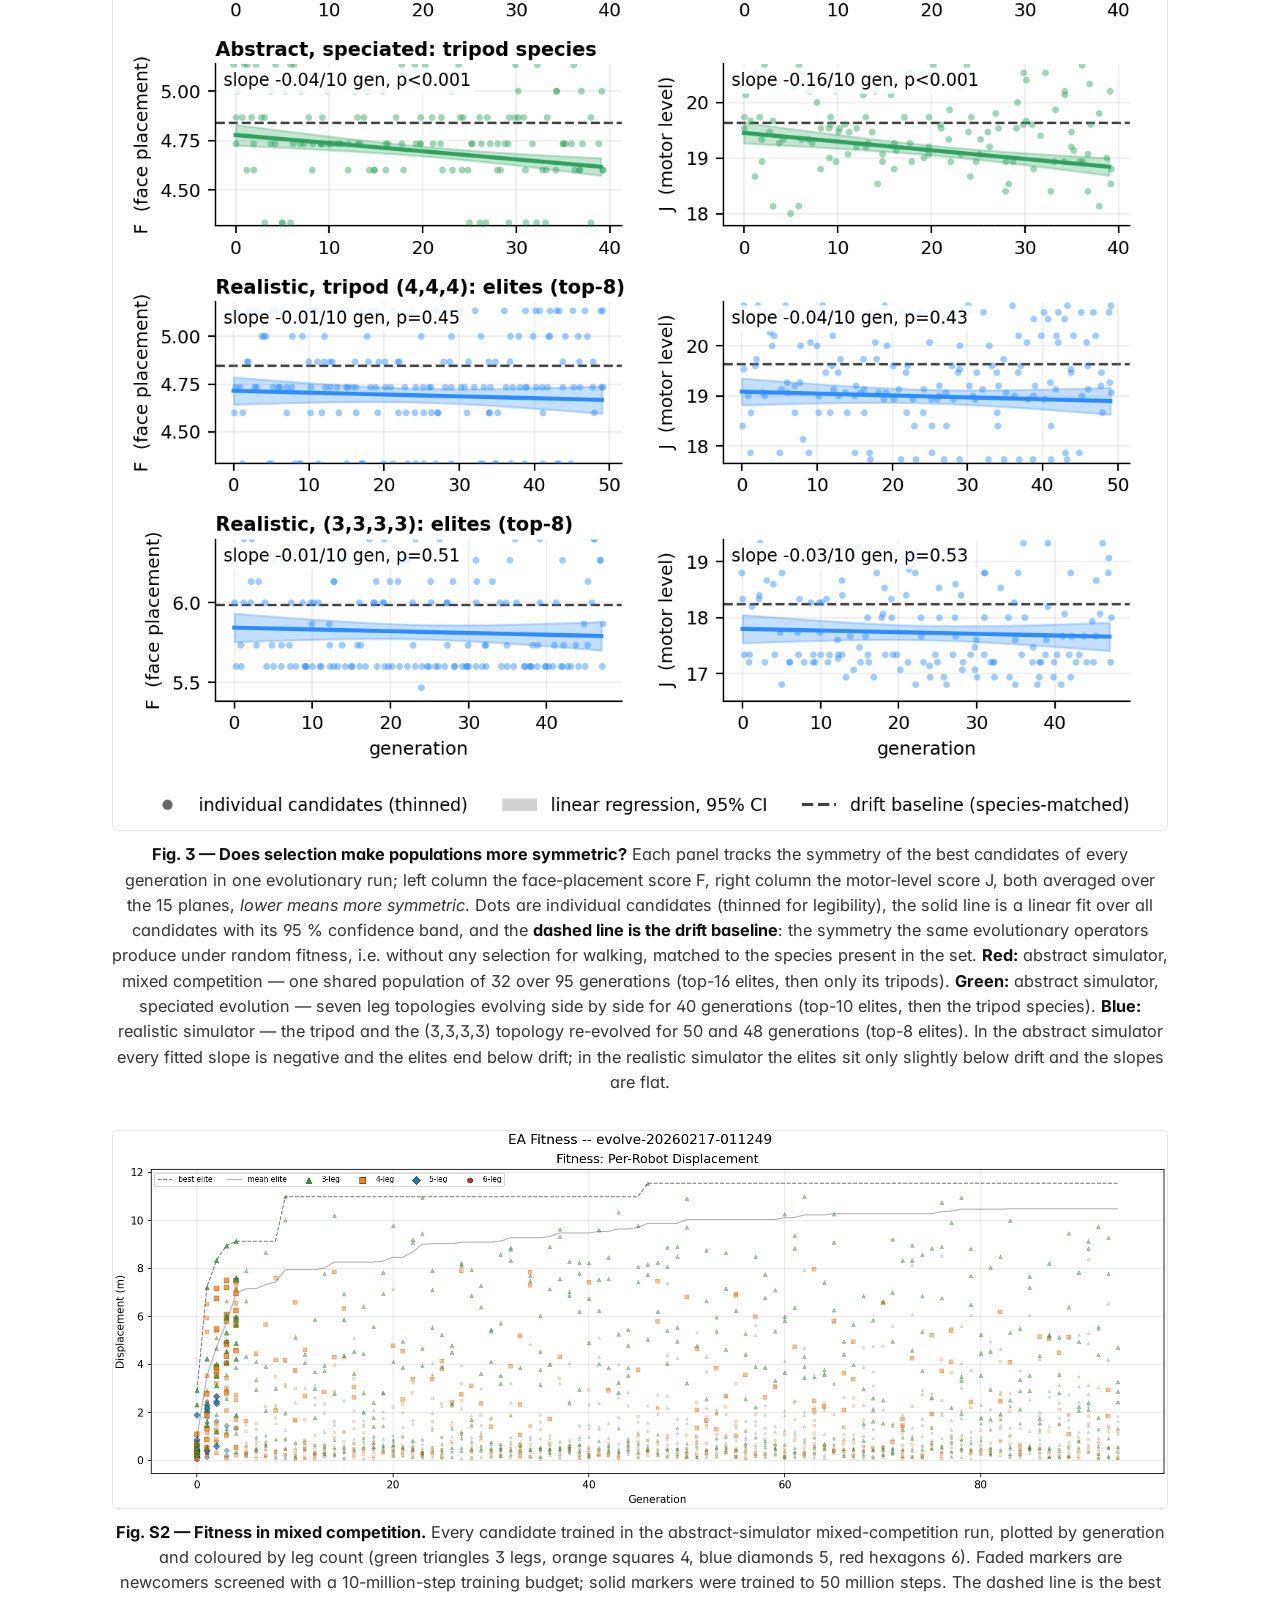
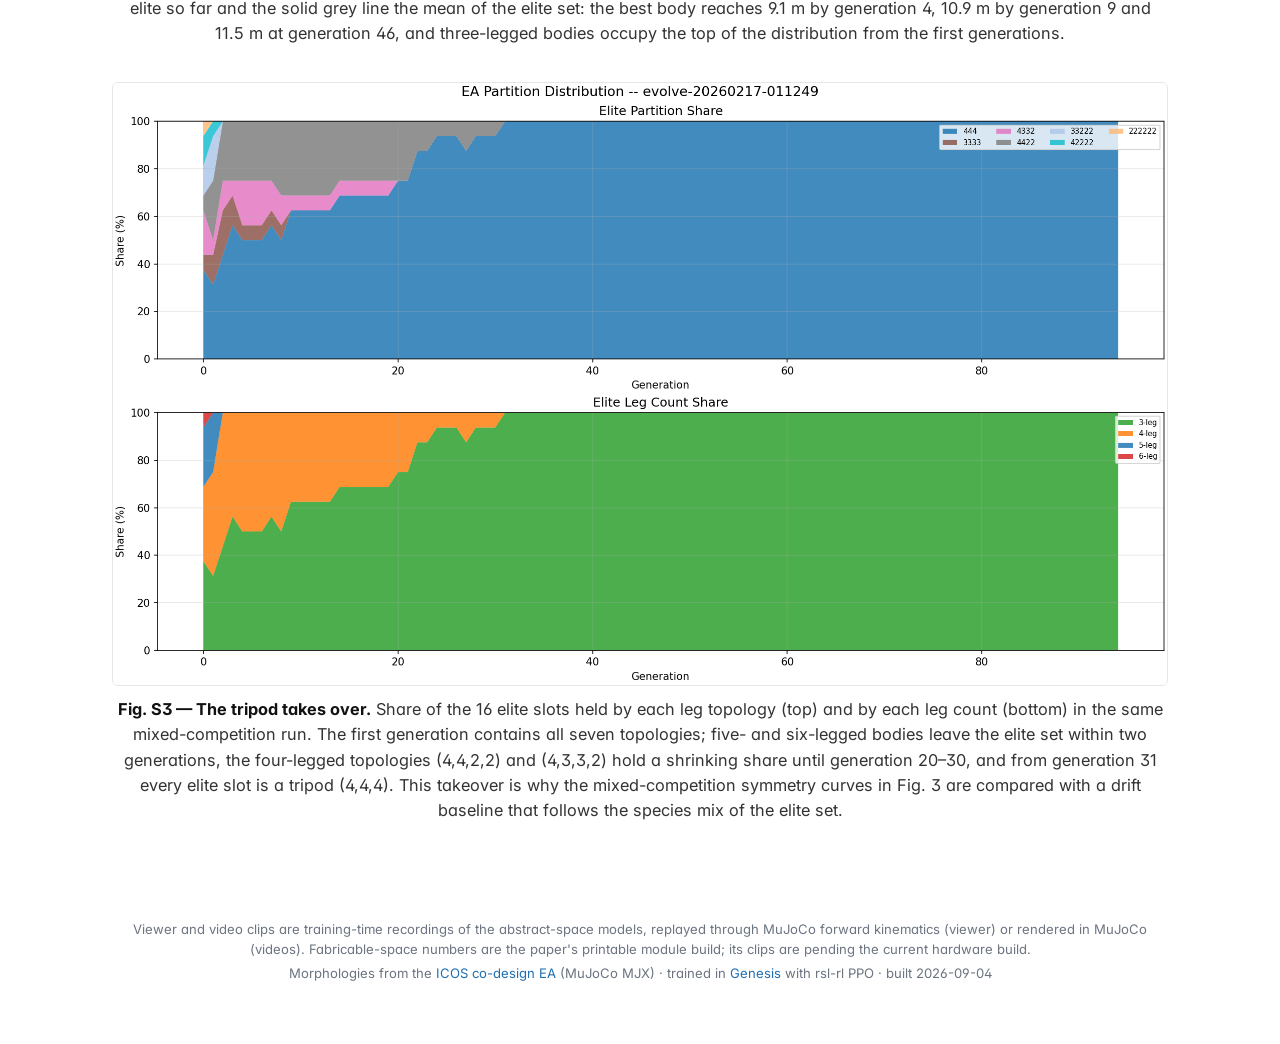
==== commit ce090fa4: "Page: viewer caption — remove the leftover tail of the old comparison caption Co-Authored-By: Claude" ====
--- a/index.html
+++ b/index.html
@@ -76,7 +76,7 @@
         <div class="note" id="viewer-note" style="grid-column: 1 / -1"></div>
       </div>
     </div>
-    <p class="viewer-caption">One recorded 20&nbsp;s rollout per clip, replayed through MuJoCo forward kinematics · <b>abstract</b> space = the original study’s clips (Genesis, position-controlled servos, capsule bodies) · <b>fabricable</b> space = the hw17 build (v50 printed parts, XM430 motor model, domain randomisation) trained in icos_v2, on flat ground and on the quantised 30&nbsp;mm rough field</b> = the capsule proxies the co-design simulator computes with · <b>fabricable</b> = the hw17 build (v50 printed parts, XM430 motor model, domain randomisation) · flat ground and a quantised 30 mm rough field</p>
+    <p class="viewer-caption">One recorded 20&nbsp;s rollout per clip, replayed through MuJoCo forward kinematics · <b>abstract</b> space = the original study’s clips (Genesis, position-controlled servos, capsule bodies) · <b>fabricable</b> space = the hw17 build (v50 printed parts, XM430 motor model, domain randomisation) trained in icos_v2, on flat ground and on the quantised 30&nbsp;mm rough field</p>
   </div>
 </header>
 
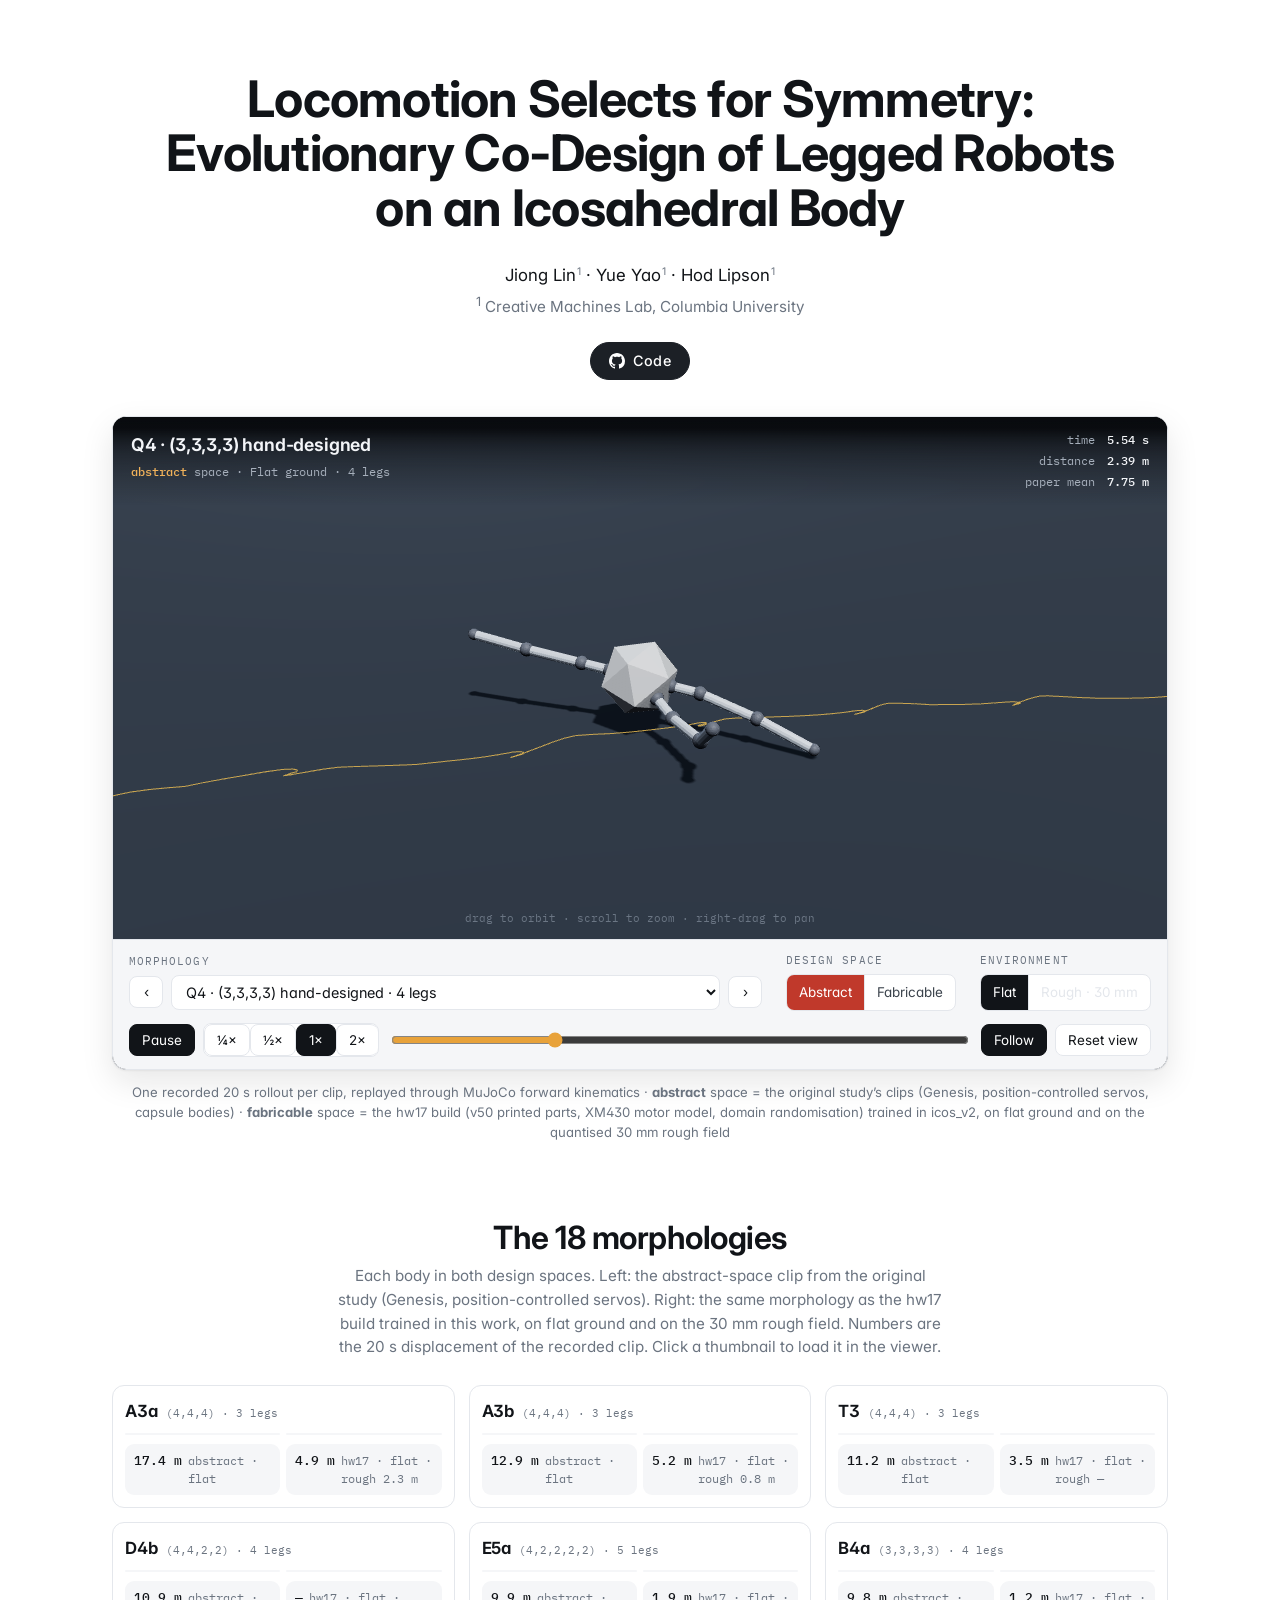
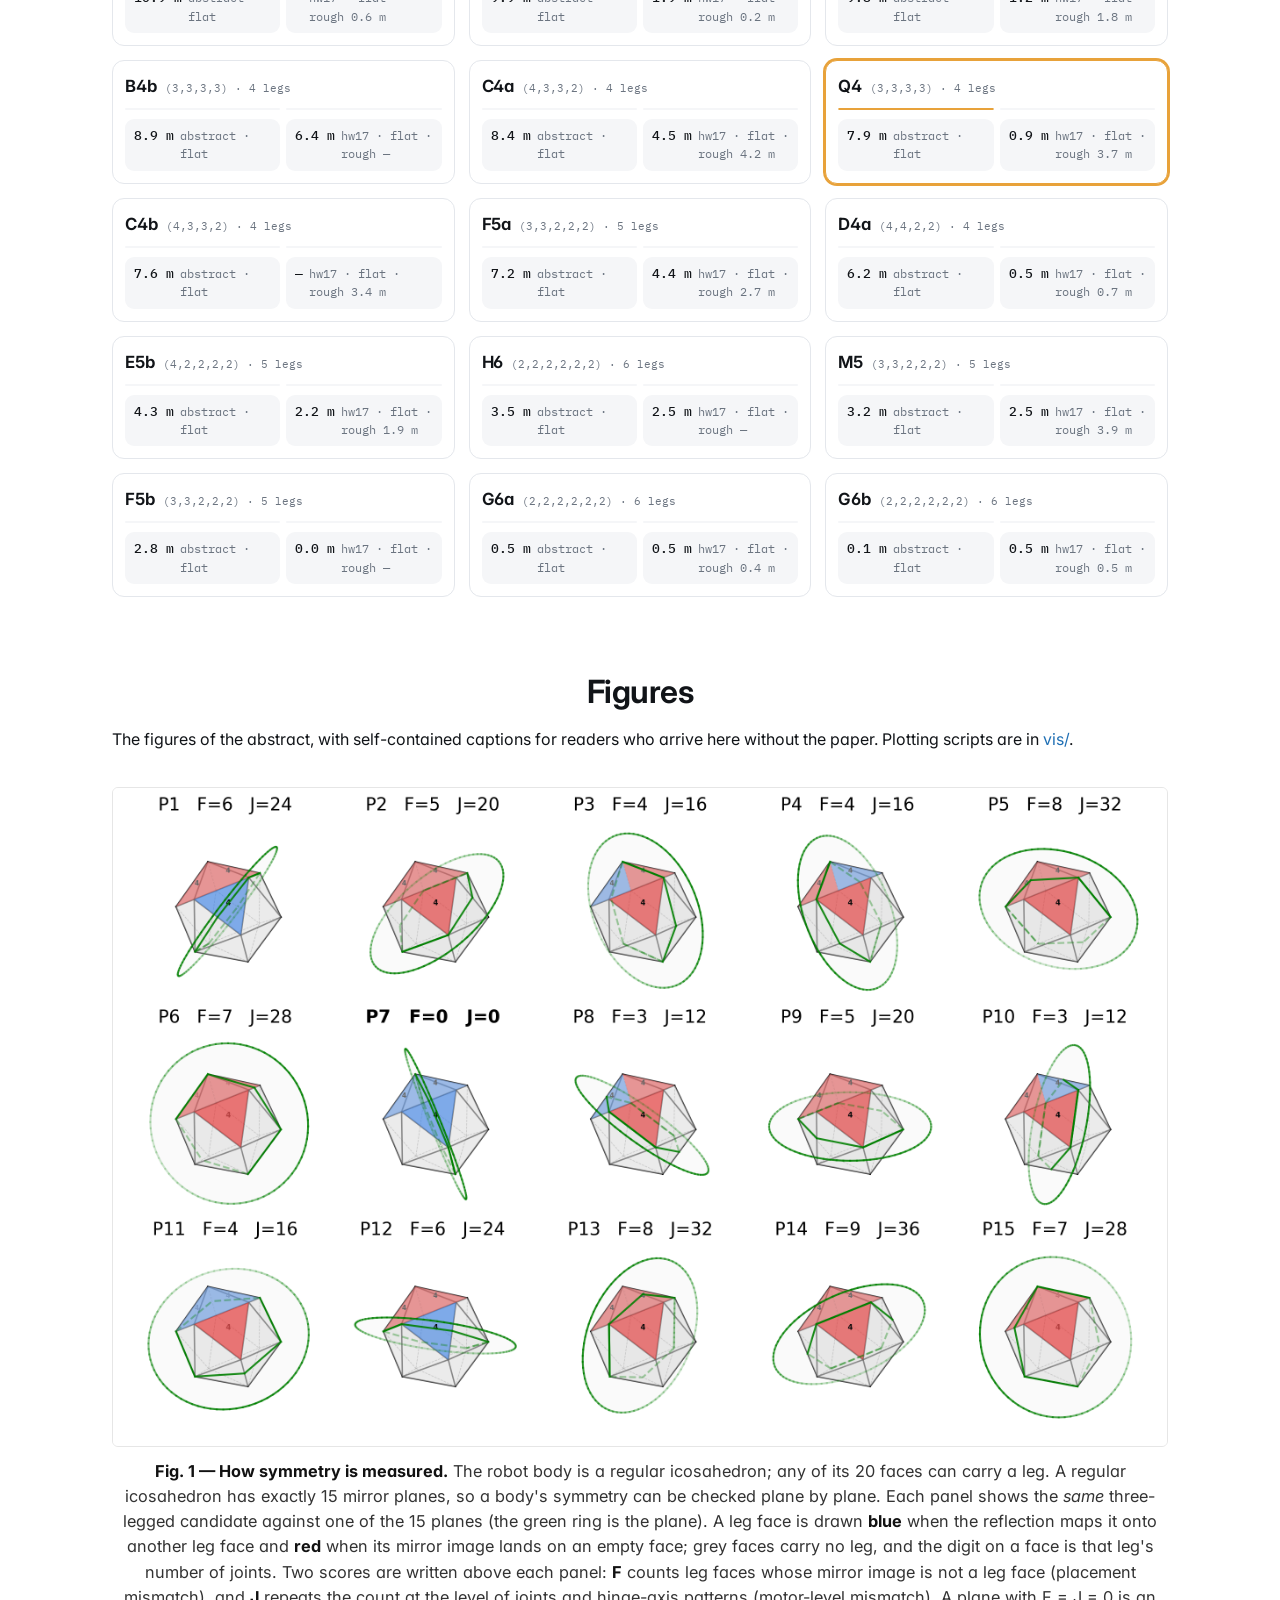
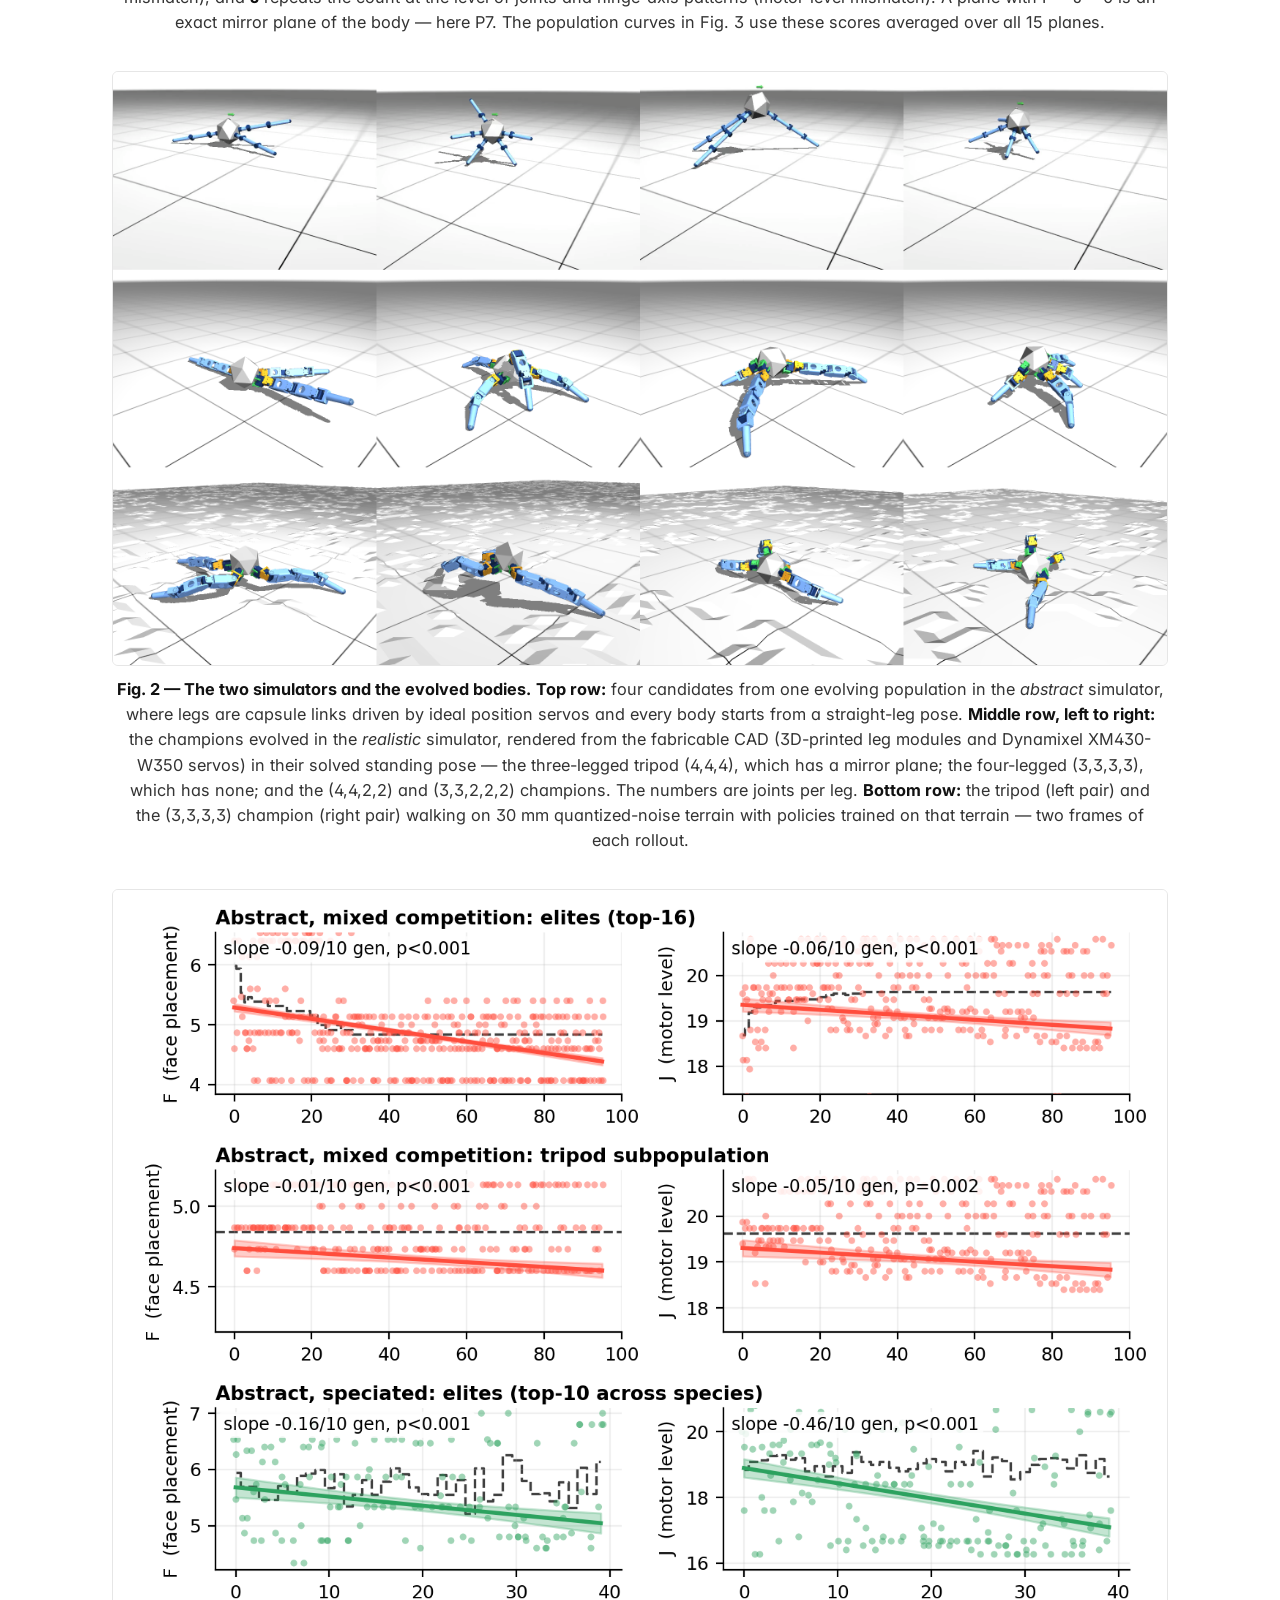
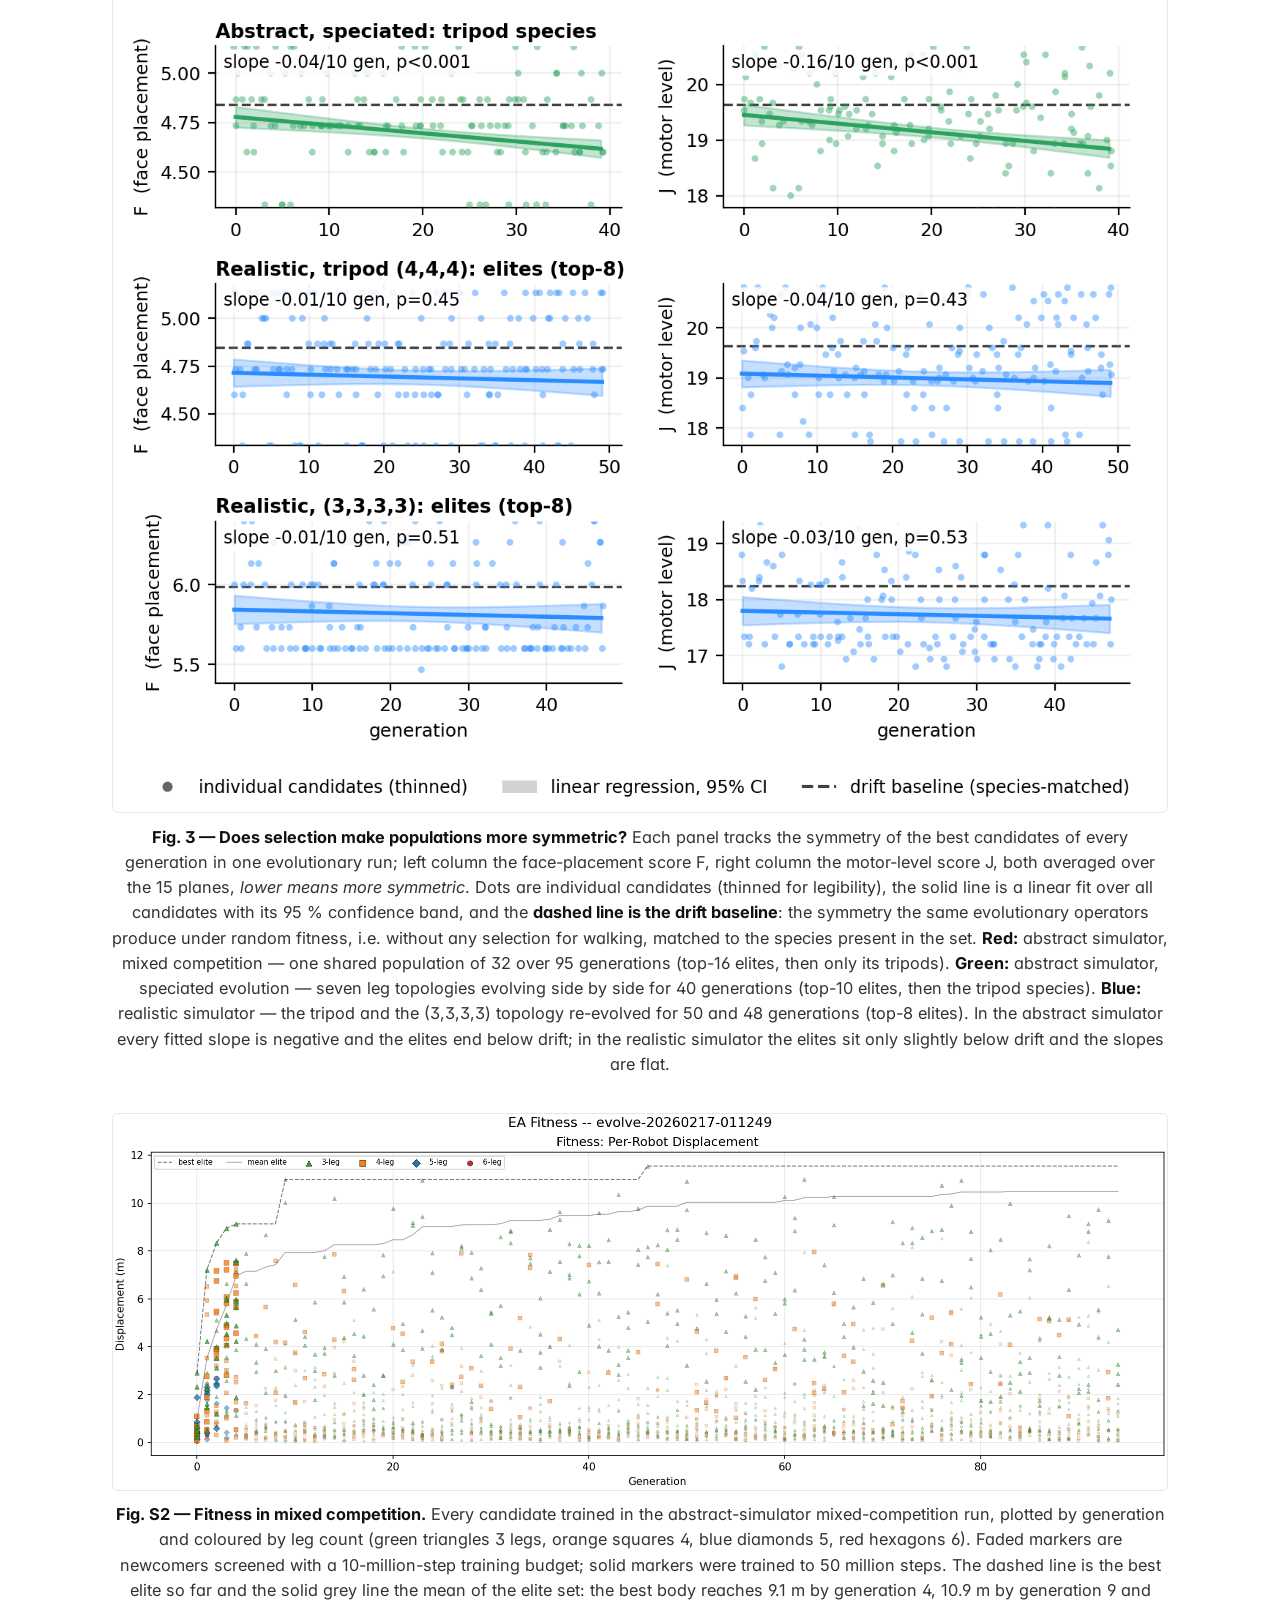
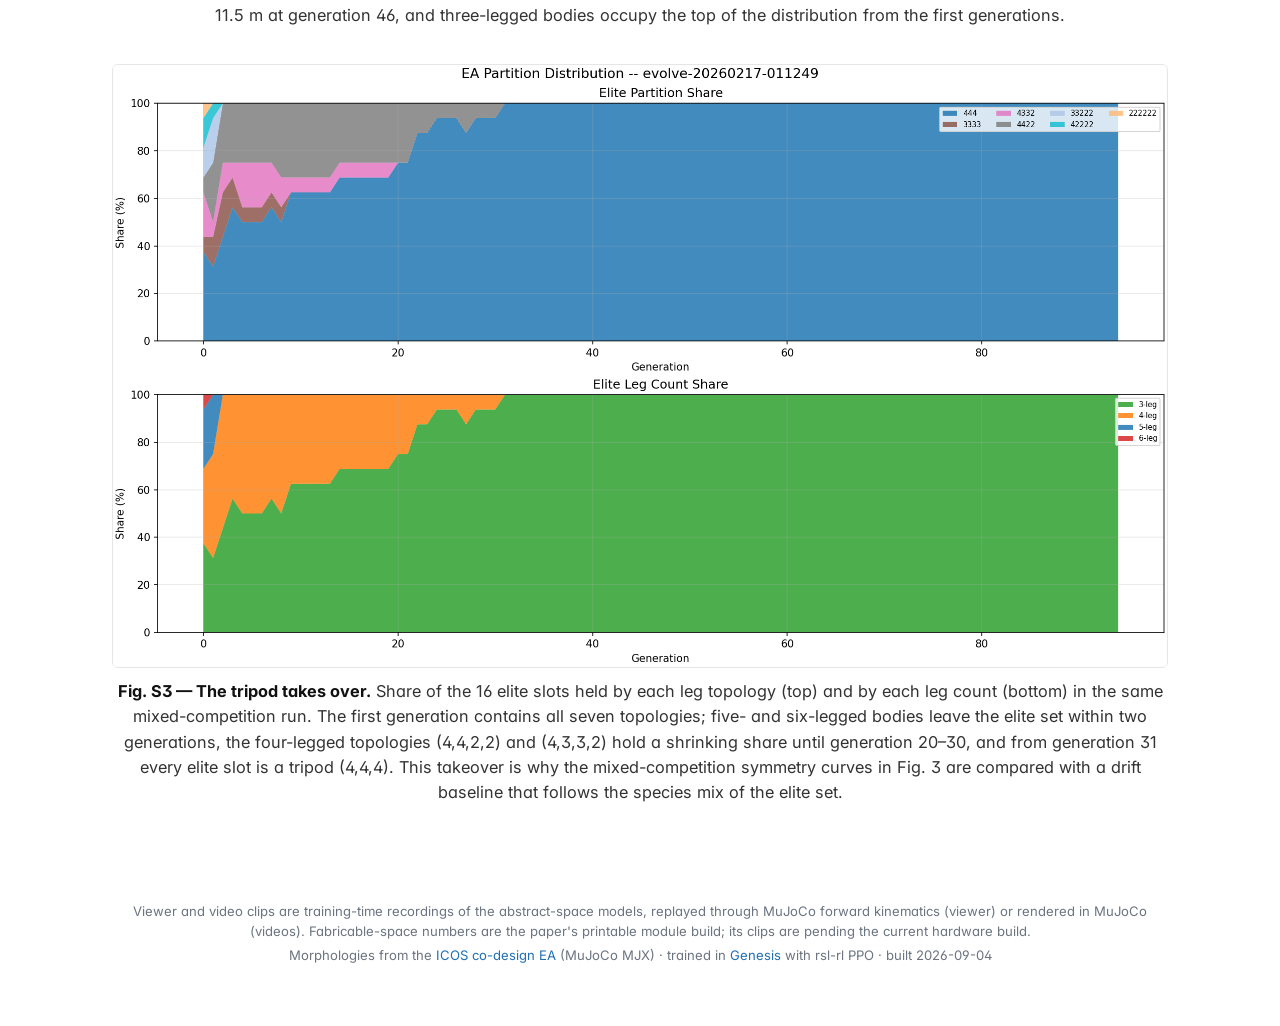
==== commit 7833e4e2: "Gallery: keep the displacement number and its unit on one line Co-Authored-By: Claude Fable 5.1 <nor" ====
--- a/index.html
+++ b/index.html
@@ -9,7 +9,7 @@
 <meta property="og:description" content="An 18-morphology, 4-environment study on a modular icosahedral legged robot">
 <link rel="preconnect" href="https://fonts.googleapis.com">
 <link rel="stylesheet" href="https://fonts.googleapis.com/css2?family=Inter:wght@400;450;500;600;650;700&family=IBM+Plex+Mono:wght@400;500&display=swap">
-<link rel="stylesheet" href="site.css?v=57e1fd7001">
+<link rel="stylesheet" href="site.css?v=763cfda1a7">
 <script type="importmap">{"imports":{"three":"./vendor/three.module.js","three/addons/":"./vendor/addons/"}}</script>
 </head>
 <body>
@@ -89,10 +89,10 @@
   <div class="lbl"><b>A3a</b><span class="sp">(4,4,4) · 3 legs</span></div>
   <div class="pairs">
     <button class="half abs" type="button" data-morph="g0_444_0" data-space="abstract" title="A3a, abstract space — load in the viewer">
-      <span class="thumb"><img src="figs/thumbs/g0_444_0_abs.webp?v=57e1fd7001" alt="A3a, abstract space" width="640" height="480" loading="lazy" decoding="async"></span>
+      <span class="thumb"><img src="figs/thumbs/g0_444_0_abs.webp?v=763cfda1a7" alt="A3a, abstract space" width="640" height="480" loading="lazy" decoding="async"></span>
     </button>
     <button class="half fab" type="button" data-morph="g0_444_0" data-space="fabricable" title="A3a, hw17 build — load in the viewer">
-      <span class="thumb"><img src="figs/thumbs/g0_444_0_fab.webp?v=57e1fd7001" alt="A3a, hw17 build" width="640" height="480" loading="lazy" decoding="async"></span>
+      <span class="thumb"><img src="figs/thumbs/g0_444_0_fab.webp?v=763cfda1a7" alt="A3a, hw17 build" width="640" height="480" loading="lazy" decoding="async"></span>
     </button>
   </div>
   <div class="pairs stats">
@@ -104,10 +104,10 @@
   <div class="lbl"><b>A3b</b><span class="sp">(4,4,4) · 3 legs</span></div>
   <div class="pairs">
     <button class="half abs" type="button" data-morph="g0_444_1" data-space="abstract" title="A3b, abstract space — load in the viewer">
-      <span class="thumb"><img src="figs/thumbs/g0_444_1_abs.webp?v=57e1fd7001" alt="A3b, abstract space" width="640" height="480" loading="lazy" decoding="async"></span>
+      <span class="thumb"><img src="figs/thumbs/g0_444_1_abs.webp?v=763cfda1a7" alt="A3b, abstract space" width="640" height="480" loading="lazy" decoding="async"></span>
     </button>
     <button class="half fab" type="button" data-morph="g0_444_1" data-space="fabricable" title="A3b, hw17 build — load in the viewer">
-      <span class="thumb"><img src="figs/thumbs/g0_444_1_fab.webp?v=57e1fd7001" alt="A3b, hw17 build" width="640" height="480" loading="lazy" decoding="async"></span>
+      <span class="thumb"><img src="figs/thumbs/g0_444_1_fab.webp?v=763cfda1a7" alt="A3b, hw17 build" width="640" height="480" loading="lazy" decoding="async"></span>
     </button>
   </div>
   <div class="pairs stats">
@@ -119,10 +119,10 @@
   <div class="lbl"><b>T3</b><span class="sp">(4,4,4) · 3 legs</span></div>
   <div class="pairs">
     <button class="half abs" type="button" data-morph="tripod" data-space="abstract" title="T3, abstract space — load in the viewer">
-      <span class="thumb"><img src="figs/thumbs/tripod_abs.webp?v=57e1fd7001" alt="T3, abstract space" width="640" height="480" loading="lazy" decoding="async"></span>
+      <span class="thumb"><img src="figs/thumbs/tripod_abs.webp?v=763cfda1a7" alt="T3, abstract space" width="640" height="480" loading="lazy" decoding="async"></span>
     </button>
     <button class="half fab" type="button" data-morph="tripod" data-space="fabricable" title="T3, hw17 build — load in the viewer">
-      <span class="thumb"><img src="figs/thumbs/tripod_fab.webp?v=57e1fd7001" alt="T3, hw17 build" width="640" height="480" loading="lazy" decoding="async"></span>
+      <span class="thumb"><img src="figs/thumbs/tripod_fab.webp?v=763cfda1a7" alt="T3, hw17 build" width="640" height="480" loading="lazy" decoding="async"></span>
     </button>
   </div>
   <div class="pairs stats">
@@ -134,10 +134,10 @@
   <div class="lbl"><b>D4b</b><span class="sp">(4,4,2,2) · 4 legs</span></div>
   <div class="pairs">
     <button class="half abs" type="button" data-morph="g0_4422_1" data-space="abstract" title="D4b, abstract space — load in the viewer">
-      <span class="thumb"><img src="figs/thumbs/g0_4422_1_abs.webp?v=57e1fd7001" alt="D4b, abstract space" width="640" height="480" loading="lazy" decoding="async"></span>
+      <span class="thumb"><img src="figs/thumbs/g0_4422_1_abs.webp?v=763cfda1a7" alt="D4b, abstract space" width="640" height="480" loading="lazy" decoding="async"></span>
     </button>
     <button class="half fab" type="button" data-morph="g0_4422_1" data-space="fabricable" title="D4b, hw17 build — load in the viewer">
-      <span class="thumb"><img src="figs/thumbs/g0_4422_1_fab.webp?v=57e1fd7001" alt="D4b, hw17 build" width="640" height="480" loading="lazy" decoding="async"></span>
+      <span class="thumb"><img src="figs/thumbs/g0_4422_1_fab.webp?v=763cfda1a7" alt="D4b, hw17 build" width="640" height="480" loading="lazy" decoding="async"></span>
     </button>
   </div>
   <div class="pairs stats">
@@ -149,10 +149,10 @@
   <div class="lbl"><b>E5a</b><span class="sp">(4,2,2,2,2) · 5 legs</span></div>
   <div class="pairs">
     <button class="half abs" type="button" data-morph="g0_42222_0" data-space="abstract" title="E5a, abstract space — load in the viewer">
-      <span class="thumb"><img src="figs/thumbs/g0_42222_0_abs.webp?v=57e1fd7001" alt="E5a, abstract space" width="640" height="480" loading="lazy" decoding="async"></span>
+      <span class="thumb"><img src="figs/thumbs/g0_42222_0_abs.webp?v=763cfda1a7" alt="E5a, abstract space" width="640" height="480" loading="lazy" decoding="async"></span>
     </button>
     <button class="half fab" type="button" data-morph="g0_42222_0" data-space="fabricable" title="E5a, hw17 build — load in the viewer">
-      <span class="thumb"><img src="figs/thumbs/g0_42222_0_fab.webp?v=57e1fd7001" alt="E5a, hw17 build" width="640" height="480" loading="lazy" decoding="async"></span>
+      <span class="thumb"><img src="figs/thumbs/g0_42222_0_fab.webp?v=763cfda1a7" alt="E5a, hw17 build" width="640" height="480" loading="lazy" decoding="async"></span>
     </button>
   </div>
   <div class="pairs stats">
@@ -164,10 +164,10 @@
   <div class="lbl"><b>B4a</b><span class="sp">(3,3,3,3) · 4 legs</span></div>
   <div class="pairs">
     <button class="half abs" type="button" data-morph="g0_3333_0" data-space="abstract" title="B4a, abstract space — load in the viewer">
-      <span class="thumb"><img src="figs/thumbs/g0_3333_0_abs.webp?v=57e1fd7001" alt="B4a, abstract space" width="640" height="480" loading="lazy" decoding="async"></span>
+      <span class="thumb"><img src="figs/thumbs/g0_3333_0_abs.webp?v=763cfda1a7" alt="B4a, abstract space" width="640" height="480" loading="lazy" decoding="async"></span>
     </button>
     <button class="half fab" type="button" data-morph="g0_3333_0" data-space="fabricable" title="B4a, hw17 build — load in the viewer">
-      <span class="thumb"><img src="figs/thumbs/g0_3333_0_fab.webp?v=57e1fd7001" alt="B4a, hw17 build" width="640" height="480" loading="lazy" decoding="async"></span>
+      <span class="thumb"><img src="figs/thumbs/g0_3333_0_fab.webp?v=763cfda1a7" alt="B4a, hw17 build" width="640" height="480" loading="lazy" decoding="async"></span>
     </button>
   </div>
   <div class="pairs stats">
@@ -179,10 +179,10 @@
   <div class="lbl"><b>B4b</b><span class="sp">(3,3,3,3) · 4 legs</span></div>
   <div class="pairs">
     <button class="half abs" type="button" data-morph="g0_3333_1" data-space="abstract" title="B4b, abstract space — load in the viewer">
-      <span class="thumb"><img src="figs/thumbs/g0_3333_1_abs.webp?v=57e1fd7001" alt="B4b, abstract space" width="640" height="480" loading="lazy" decoding="async"></span>
+      <span class="thumb"><img src="figs/thumbs/g0_3333_1_abs.webp?v=763cfda1a7" alt="B4b, abstract space" width="640" height="480" loading="lazy" decoding="async"></span>
     </button>
     <button class="half fab" type="button" data-morph="g0_3333_1" data-space="fabricable" title="B4b, hw17 build — load in the viewer">
-      <span class="thumb"><img src="figs/thumbs/g0_3333_1_fab.webp?v=57e1fd7001" alt="B4b, hw17 build" width="640" height="480" loading="lazy" decoding="async"></span>
+      <span class="thumb"><img src="figs/thumbs/g0_3333_1_fab.webp?v=763cfda1a7" alt="B4b, hw17 build" width="640" height="480" loading="lazy" decoding="async"></span>
     </button>
   </div>
   <div class="pairs stats">
@@ -194,10 +194,10 @@
   <div class="lbl"><b>C4a</b><span class="sp">(4,3,3,2) · 4 legs</span></div>
   <div class="pairs">
     <button class="half abs" type="button" data-morph="g0_4332_0" data-space="abstract" title="C4a, abstract space — load in the viewer">
-      <span class="thumb"><img src="figs/thumbs/g0_4332_0_abs.webp?v=57e1fd7001" alt="C4a, abstract space" width="640" height="480" loading="lazy" decoding="async"></span>
+      <span class="thumb"><img src="figs/thumbs/g0_4332_0_abs.webp?v=763cfda1a7" alt="C4a, abstract space" width="640" height="480" loading="lazy" decoding="async"></span>
     </button>
     <button class="half fab" type="button" data-morph="g0_4332_0" data-space="fabricable" title="C4a, hw17 build — load in the viewer">
-      <span class="thumb"><img src="figs/thumbs/g0_4332_0_fab.webp?v=57e1fd7001" alt="C4a, hw17 build" width="640" height="480" loading="lazy" decoding="async"></span>
+      <span class="thumb"><img src="figs/thumbs/g0_4332_0_fab.webp?v=763cfda1a7" alt="C4a, hw17 build" width="640" height="480" loading="lazy" decoding="async"></span>
     </button>
   </div>
   <div class="pairs stats">
@@ -209,10 +209,10 @@
   <div class="lbl"><b>Q4</b><span class="sp">(3,3,3,3) · 4 legs</span></div>
   <div class="pairs">
     <button class="half abs" type="button" data-morph="quadruped" data-space="abstract" title="Q4, abstract space — load in the viewer">
-      <span class="thumb"><img src="figs/thumbs/quadruped_abs.webp?v=57e1fd7001" alt="Q4, abstract space" width="640" height="480" loading="lazy" decoding="async"></span>
+      <span class="thumb"><img src="figs/thumbs/quadruped_abs.webp?v=763cfda1a7" alt="Q4, abstract space" width="640" height="480" loading="lazy" decoding="async"></span>
     </button>
     <button class="half fab" type="button" data-morph="quadruped" data-space="fabricable" title="Q4, hw17 build — load in the viewer">
-      <span class="thumb"><img src="figs/thumbs/quadruped_fab.webp?v=57e1fd7001" alt="Q4, hw17 build" width="640" height="480" loading="lazy" decoding="async"></span>
+      <span class="thumb"><img src="figs/thumbs/quadruped_fab.webp?v=763cfda1a7" alt="Q4, hw17 build" width="640" height="480" loading="lazy" decoding="async"></span>
     </button>
   </div>
   <div class="pairs stats">
@@ -224,10 +224,10 @@
   <div class="lbl"><b>C4b</b><span class="sp">(4,3,3,2) · 4 legs</span></div>
   <div class="pairs">
     <button class="half abs" type="button" data-morph="g0_4332_1" data-space="abstract" title="C4b, abstract space — load in the viewer">
-      <span class="thumb"><img src="figs/thumbs/g0_4332_1_abs.webp?v=57e1fd7001" alt="C4b, abstract space" width="640" height="480" loading="lazy" decoding="async"></span>
+      <span class="thumb"><img src="figs/thumbs/g0_4332_1_abs.webp?v=763cfda1a7" alt="C4b, abstract space" width="640" height="480" loading="lazy" decoding="async"></span>
     </button>
     <button class="half fab" type="button" data-morph="g0_4332_1" data-space="fabricable" title="C4b, hw17 build — load in the viewer">
-      <span class="thumb"><img src="figs/thumbs/g0_4332_1_fab.webp?v=57e1fd7001" alt="C4b, hw17 build" width="640" height="480" loading="lazy" decoding="async"></span>
+      <span class="thumb"><img src="figs/thumbs/g0_4332_1_fab.webp?v=763cfda1a7" alt="C4b, hw17 build" width="640" height="480" loading="lazy" decoding="async"></span>
     </button>
   </div>
   <div class="pairs stats">
@@ -239,10 +239,10 @@
   <div class="lbl"><b>F5a</b><span class="sp">(3,3,2,2,2) · 5 legs</span></div>
   <div class="pairs">
     <button class="half abs" type="button" data-morph="g0_33222_0" data-space="abstract" title="F5a, abstract space — load in the viewer">
-      <span class="thumb"><img src="figs/thumbs/g0_33222_0_abs.webp?v=57e1fd7001" alt="F5a, abstract space" width="640" height="480" loading="lazy" decoding="async"></span>
+      <span class="thumb"><img src="figs/thumbs/g0_33222_0_abs.webp?v=763cfda1a7" alt="F5a, abstract space" width="640" height="480" loading="lazy" decoding="async"></span>
     </button>
     <button class="half fab" type="button" data-morph="g0_33222_0" data-space="fabricable" title="F5a, hw17 build — load in the viewer">
-      <span class="thumb"><img src="figs/thumbs/g0_33222_0_fab.webp?v=57e1fd7001" alt="F5a, hw17 build" width="640" height="480" loading="lazy" decoding="async"></span>
+      <span class="thumb"><img src="figs/thumbs/g0_33222_0_fab.webp?v=763cfda1a7" alt="F5a, hw17 build" width="640" height="480" loading="lazy" decoding="async"></span>
     </button>
   </div>
   <div class="pairs stats">
@@ -254,10 +254,10 @@
   <div class="lbl"><b>D4a</b><span class="sp">(4,4,2,2) · 4 legs</span></div>
   <div class="pairs">
     <button class="half abs" type="button" data-morph="g0_4422_0" data-space="abstract" title="D4a, abstract space — load in the viewer">
-      <span class="thumb"><img src="figs/thumbs/g0_4422_0_abs.webp?v=57e1fd7001" alt="D4a, abstract space" width="640" height="480" loading="lazy" decoding="async"></span>
+      <span class="thumb"><img src="figs/thumbs/g0_4422_0_abs.webp?v=763cfda1a7" alt="D4a, abstract space" width="640" height="480" loading="lazy" decoding="async"></span>
     </button>
     <button class="half fab" type="button" data-morph="g0_4422_0" data-space="fabricable" title="D4a, hw17 build — load in the viewer">
-      <span class="thumb"><img src="figs/thumbs/g0_4422_0_fab.webp?v=57e1fd7001" alt="D4a, hw17 build" width="640" height="480" loading="lazy" decoding="async"></span>
+      <span class="thumb"><img src="figs/thumbs/g0_4422_0_fab.webp?v=763cfda1a7" alt="D4a, hw17 build" width="640" height="480" loading="lazy" decoding="async"></span>
     </button>
   </div>
   <div class="pairs stats">
@@ -269,10 +269,10 @@
   <div class="lbl"><b>E5b</b><span class="sp">(4,2,2,2,2) · 5 legs</span></div>
   <div class="pairs">
     <button class="half abs" type="button" data-morph="g0_42222_1" data-space="abstract" title="E5b, abstract space — load in the viewer">
-      <span class="thumb"><img src="figs/thumbs/g0_42222_1_abs.webp?v=57e1fd7001" alt="E5b, abstract space" width="640" height="480" loading="lazy" decoding="async"></span>
+      <span class="thumb"><img src="figs/thumbs/g0_42222_1_abs.webp?v=763cfda1a7" alt="E5b, abstract space" width="640" height="480" loading="lazy" decoding="async"></span>
     </button>
     <button class="half fab" type="button" data-morph="g0_42222_1" data-space="fabricable" title="E5b, hw17 build — load in the viewer">
-      <span class="thumb"><img src="figs/thumbs/g0_42222_1_fab.webp?v=57e1fd7001" alt="E5b, hw17 build" width="640" height="480" loading="lazy" decoding="async"></span>
+      <span class="thumb"><img src="figs/thumbs/g0_42222_1_fab.webp?v=763cfda1a7" alt="E5b, hw17 build" width="640" height="480" loading="lazy" decoding="async"></span>
     </button>
   </div>
   <div class="pairs stats">
@@ -284,10 +284,10 @@
   <div class="lbl"><b>H6</b><span class="sp">(2,2,2,2,2,2) · 6 legs</span></div>
   <div class="pairs">
     <button class="half abs" type="button" data-morph="hexapod" data-space="abstract" title="H6, abstract space — load in the viewer">
-      <span class="thumb"><img src="figs/thumbs/hexapod_abs.webp?v=57e1fd7001" alt="H6, abstract space" width="640" height="480" loading="lazy" decoding="async"></span>
+      <span class="thumb"><img src="figs/thumbs/hexapod_abs.webp?v=763cfda1a7" alt="H6, abstract space" width="640" height="480" loading="lazy" decoding="async"></span>
     </button>
     <button class="half fab" type="button" data-morph="hexapod" data-space="fabricable" title="H6, hw17 build — load in the viewer">
-      <span class="thumb"><img src="figs/thumbs/hexapod_fab.webp?v=57e1fd7001" alt="H6, hw17 build" width="640" height="480" loading="lazy" decoding="async"></span>
+      <span class="thumb"><img src="figs/thumbs/hexapod_fab.webp?v=763cfda1a7" alt="H6, hw17 build" width="640" height="480" loading="lazy" decoding="async"></span>
     </button>
   </div>
   <div class="pairs stats">
@@ -299,10 +299,10 @@
   <div class="lbl"><b>M5</b><span class="sp">(3,3,2,2,2) · 5 legs</span></div>
   <div class="pairs">
     <button class="half abs" type="button" data-morph="mixed" data-space="abstract" title="M5, abstract space — load in the viewer">
-      <span class="thumb"><img src="figs/thumbs/mixed_abs.webp?v=57e1fd7001" alt="M5, abstract space" width="640" height="480" loading="lazy" decoding="async"></span>
+      <span class="thumb"><img src="figs/thumbs/mixed_abs.webp?v=763cfda1a7" alt="M5, abstract space" width="640" height="480" loading="lazy" decoding="async"></span>
     </button>
     <button class="half fab" type="button" data-morph="mixed" data-space="fabricable" title="M5, hw17 build — load in the viewer">
-      <span class="thumb"><img src="figs/thumbs/mixed_fab.webp?v=57e1fd7001" alt="M5, hw17 build" width="640" height="480" loading="lazy" decoding="async"></span>
+      <span class="thumb"><img src="figs/thumbs/mixed_fab.webp?v=763cfda1a7" alt="M5, hw17 build" width="640" height="480" loading="lazy" decoding="async"></span>
     </button>
   </div>
   <div class="pairs stats">
@@ -314,10 +314,10 @@
   <div class="lbl"><b>F5b</b><span class="sp">(3,3,2,2,2) · 5 legs</span></div>
   <div class="pairs">
     <button class="half abs" type="button" data-morph="g0_33222_1" data-space="abstract" title="F5b, abstract space — load in the viewer">
-      <span class="thumb"><img src="figs/thumbs/g0_33222_1_abs.webp?v=57e1fd7001" alt="F5b, abstract space" width="640" height="480" loading="lazy" decoding="async"></span>
+      <span class="thumb"><img src="figs/thumbs/g0_33222_1_abs.webp?v=763cfda1a7" alt="F5b, abstract space" width="640" height="480" loading="lazy" decoding="async"></span>
     </button>
     <button class="half fab" type="button" data-morph="g0_33222_1" data-space="fabricable" title="F5b, hw17 build — load in the viewer">
-      <span class="thumb"><img src="figs/thumbs/g0_33222_1_fab.webp?v=57e1fd7001" alt="F5b, hw17 build" width="640" height="480" loading="lazy" decoding="async"></span>
+      <span class="thumb"><img src="figs/thumbs/g0_33222_1_fab.webp?v=763cfda1a7" alt="F5b, hw17 build" width="640" height="480" loading="lazy" decoding="async"></span>
     </button>
   </div>
   <div class="pairs stats">
@@ -329,10 +329,10 @@
   <div class="lbl"><b>G6a</b><span class="sp">(2,2,2,2,2,2) · 6 legs</span></div>
   <div class="pairs">
     <button class="half abs" type="button" data-morph="g0_222222_0" data-space="abstract" title="G6a, abstract space — load in the viewer">
-      <span class="thumb"><img src="figs/thumbs/g0_222222_0_abs.webp?v=57e1fd7001" alt="G6a, abstract space" width="640" height="480" loading="lazy" decoding="async"></span>
+      <span class="thumb"><img src="figs/thumbs/g0_222222_0_abs.webp?v=763cfda1a7" alt="G6a, abstract space" width="640" height="480" loading="lazy" decoding="async"></span>
     </button>
     <button class="half fab" type="button" data-morph="g0_222222_0" data-space="fabricable" title="G6a, hw17 build — load in the viewer">
-      <span class="thumb"><img src="figs/thumbs/g0_222222_0_fab.webp?v=57e1fd7001" alt="G6a, hw17 build" width="640" height="480" loading="lazy" decoding="async"></span>
+      <span class="thumb"><img src="figs/thumbs/g0_222222_0_fab.webp?v=763cfda1a7" alt="G6a, hw17 build" width="640" height="480" loading="lazy" decoding="async"></span>
     </button>
   </div>
   <div class="pairs stats">
@@ -344,10 +344,10 @@
   <div class="lbl"><b>G6b</b><span class="sp">(2,2,2,2,2,2) · 6 legs</span></div>
   <div class="pairs">
     <button class="half abs" type="button" data-morph="g0_222222_1" data-space="abstract" title="G6b, abstract space — load in the viewer">
-      <span class="thumb"><img src="figs/thumbs/g0_222222_1_abs.webp?v=57e1fd7001" alt="G6b, abstract space" width="640" height="480" loading="lazy" decoding="async"></span>
+      <span class="thumb"><img src="figs/thumbs/g0_222222_1_abs.webp?v=763cfda1a7" alt="G6b, abstract space" width="640" height="480" loading="lazy" decoding="async"></span>
     </button>
     <button class="half fab" type="button" data-morph="g0_222222_1" data-space="fabricable" title="G6b, hw17 build — load in the viewer">
-      <span class="thumb"><img src="figs/thumbs/g0_222222_1_fab.webp?v=57e1fd7001" alt="G6b, hw17 build" width="640" height="480" loading="lazy" decoding="async"></span>
+      <span class="thumb"><img src="figs/thumbs/g0_222222_1_fab.webp?v=763cfda1a7" alt="G6b, hw17 build" width="640" height="480" loading="lazy" decoding="async"></span>
     </button>
   </div>
   <div class="pairs stats">
@@ -388,6 +388,6 @@
   </div>
 </footer>
 
-<script type="module" src="viewer.js?v=57e1fd7001"></script>
+<script type="module" src="viewer.js?v=763cfda1a7"></script>
 </body>
 </html>
--- a/site.css
+++ b/site.css
@@ -225,3 +225,4 @@
 .card .pairs, .card .pairs.stats { grid-template-columns: minmax(0, 1fr) minmax(0, 1fr); }
 .card .arrow { display: none; }
 .card .pairs.stats .stat.abs b, .card .pairs.stats .stat.fab b, .card .half.abs .stat b, .card .half.fab .stat b { color: var(--ink); }
+.card .pairs.stats .stat b { white-space: nowrap; }
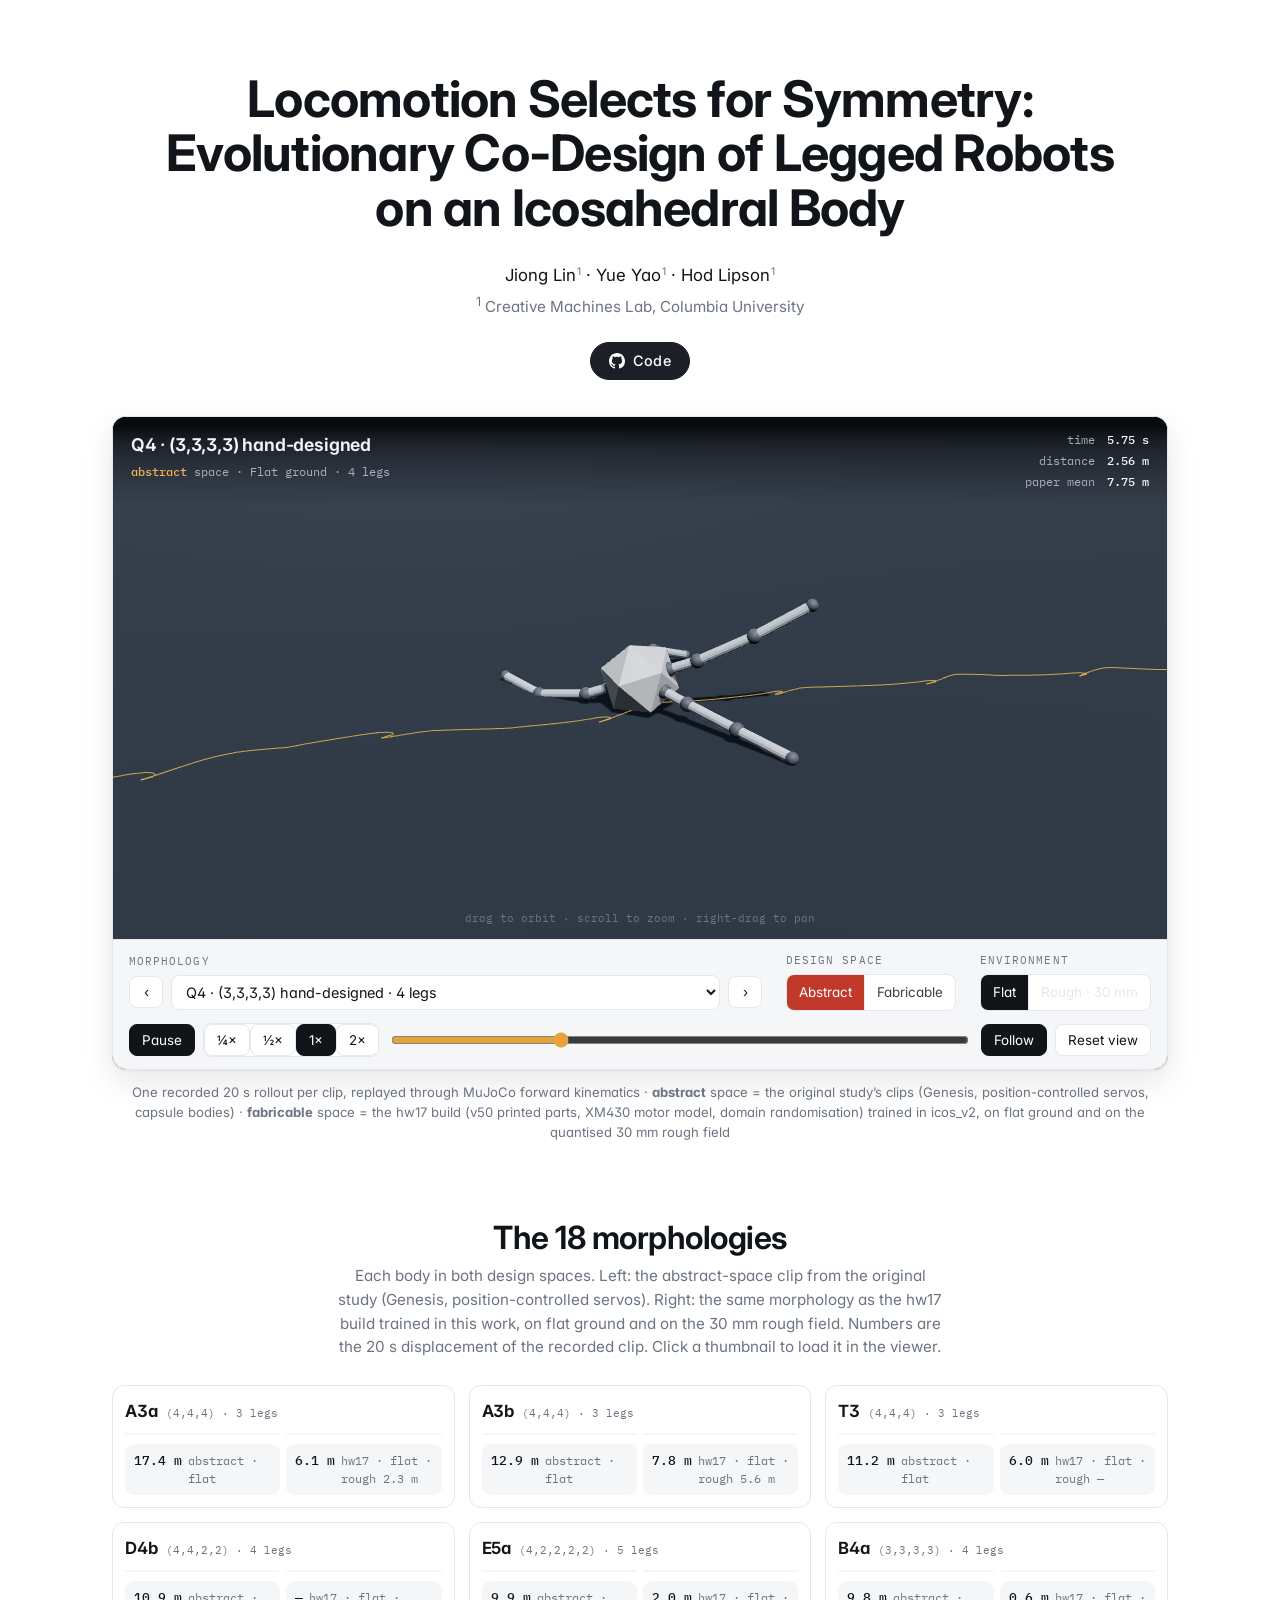
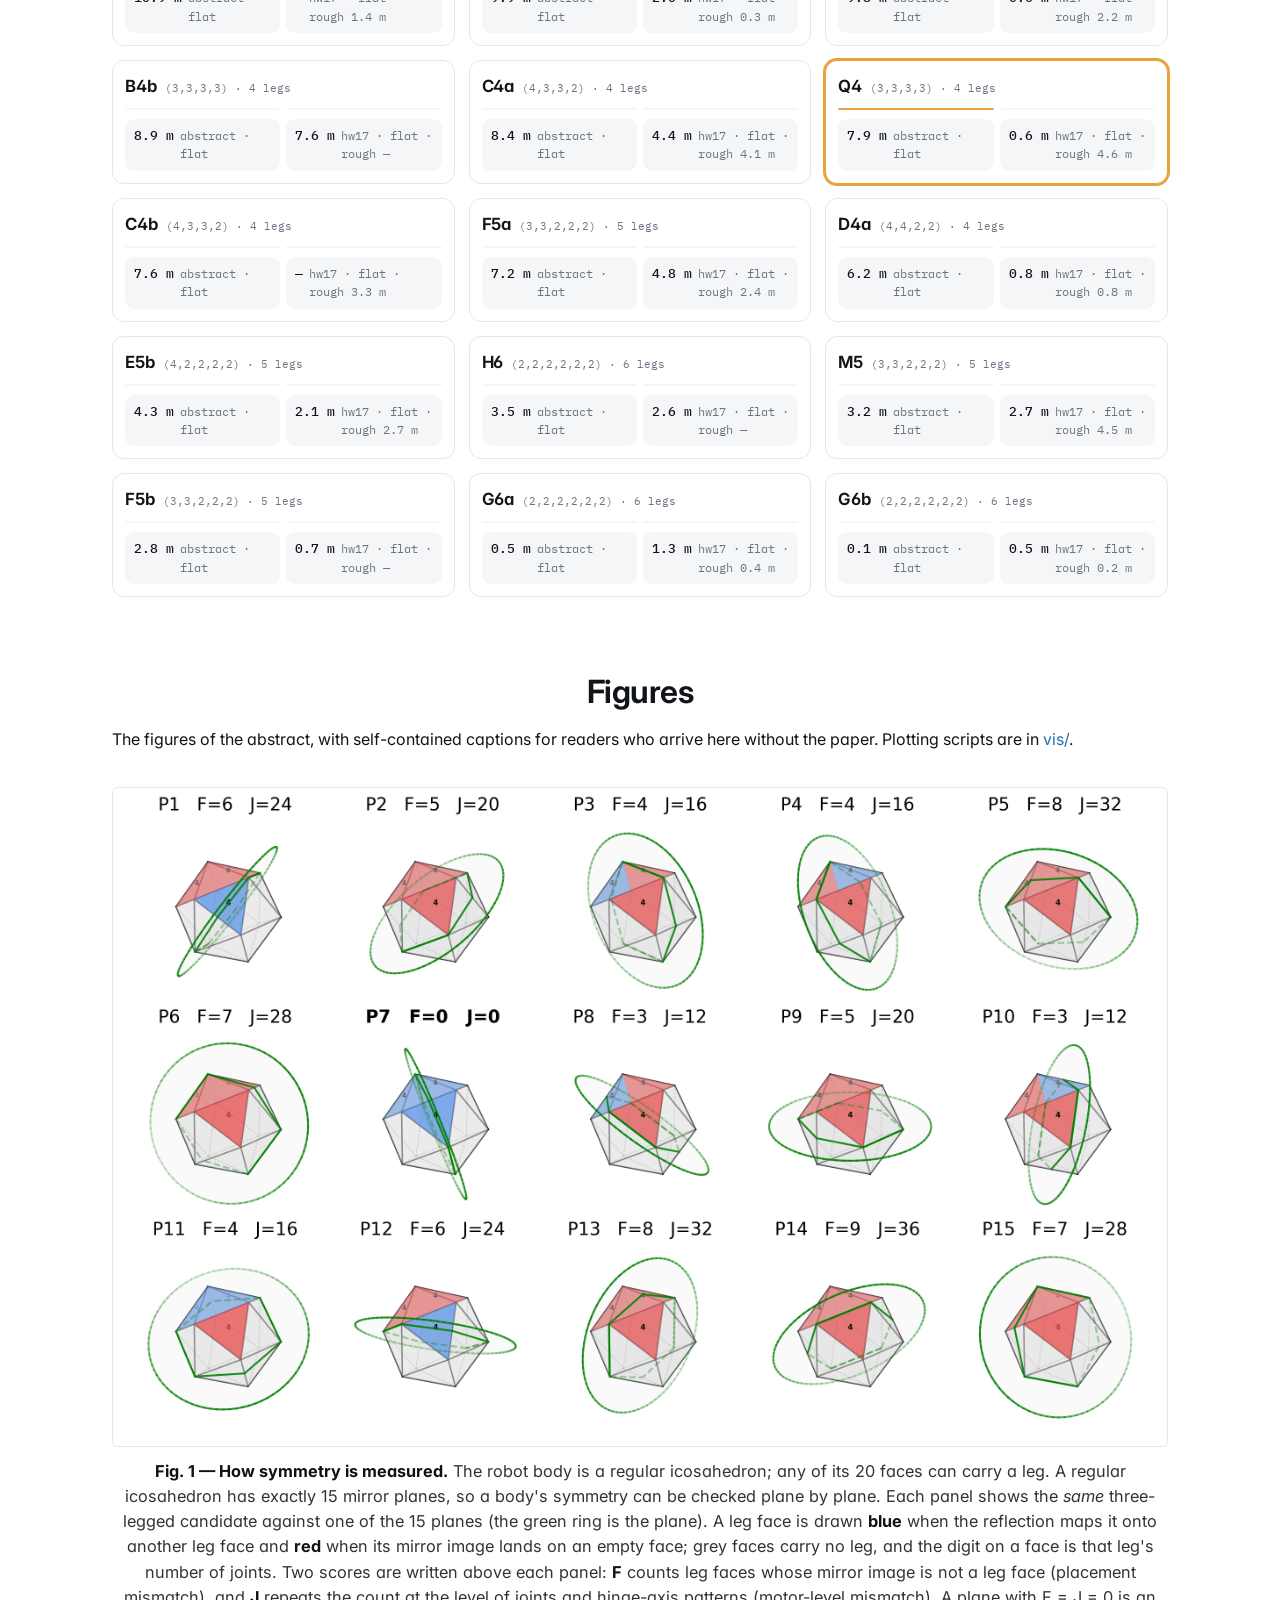
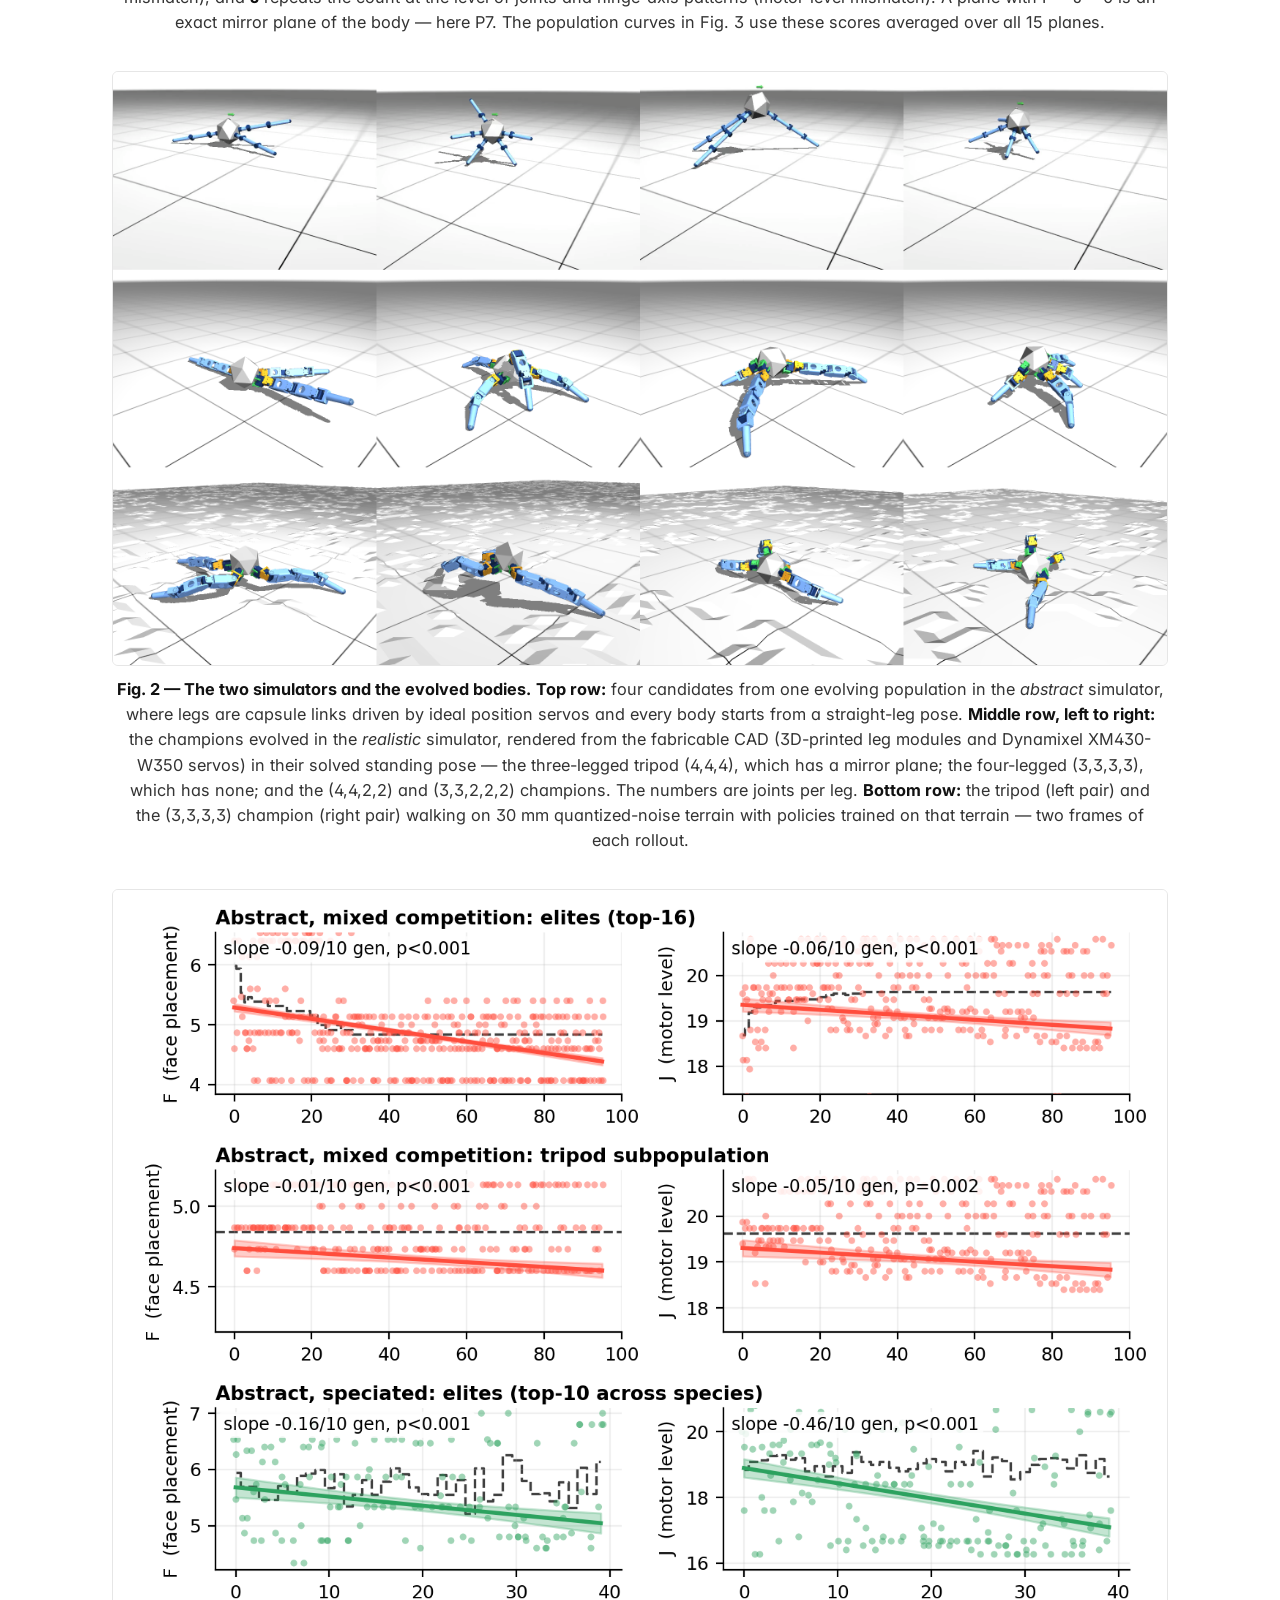
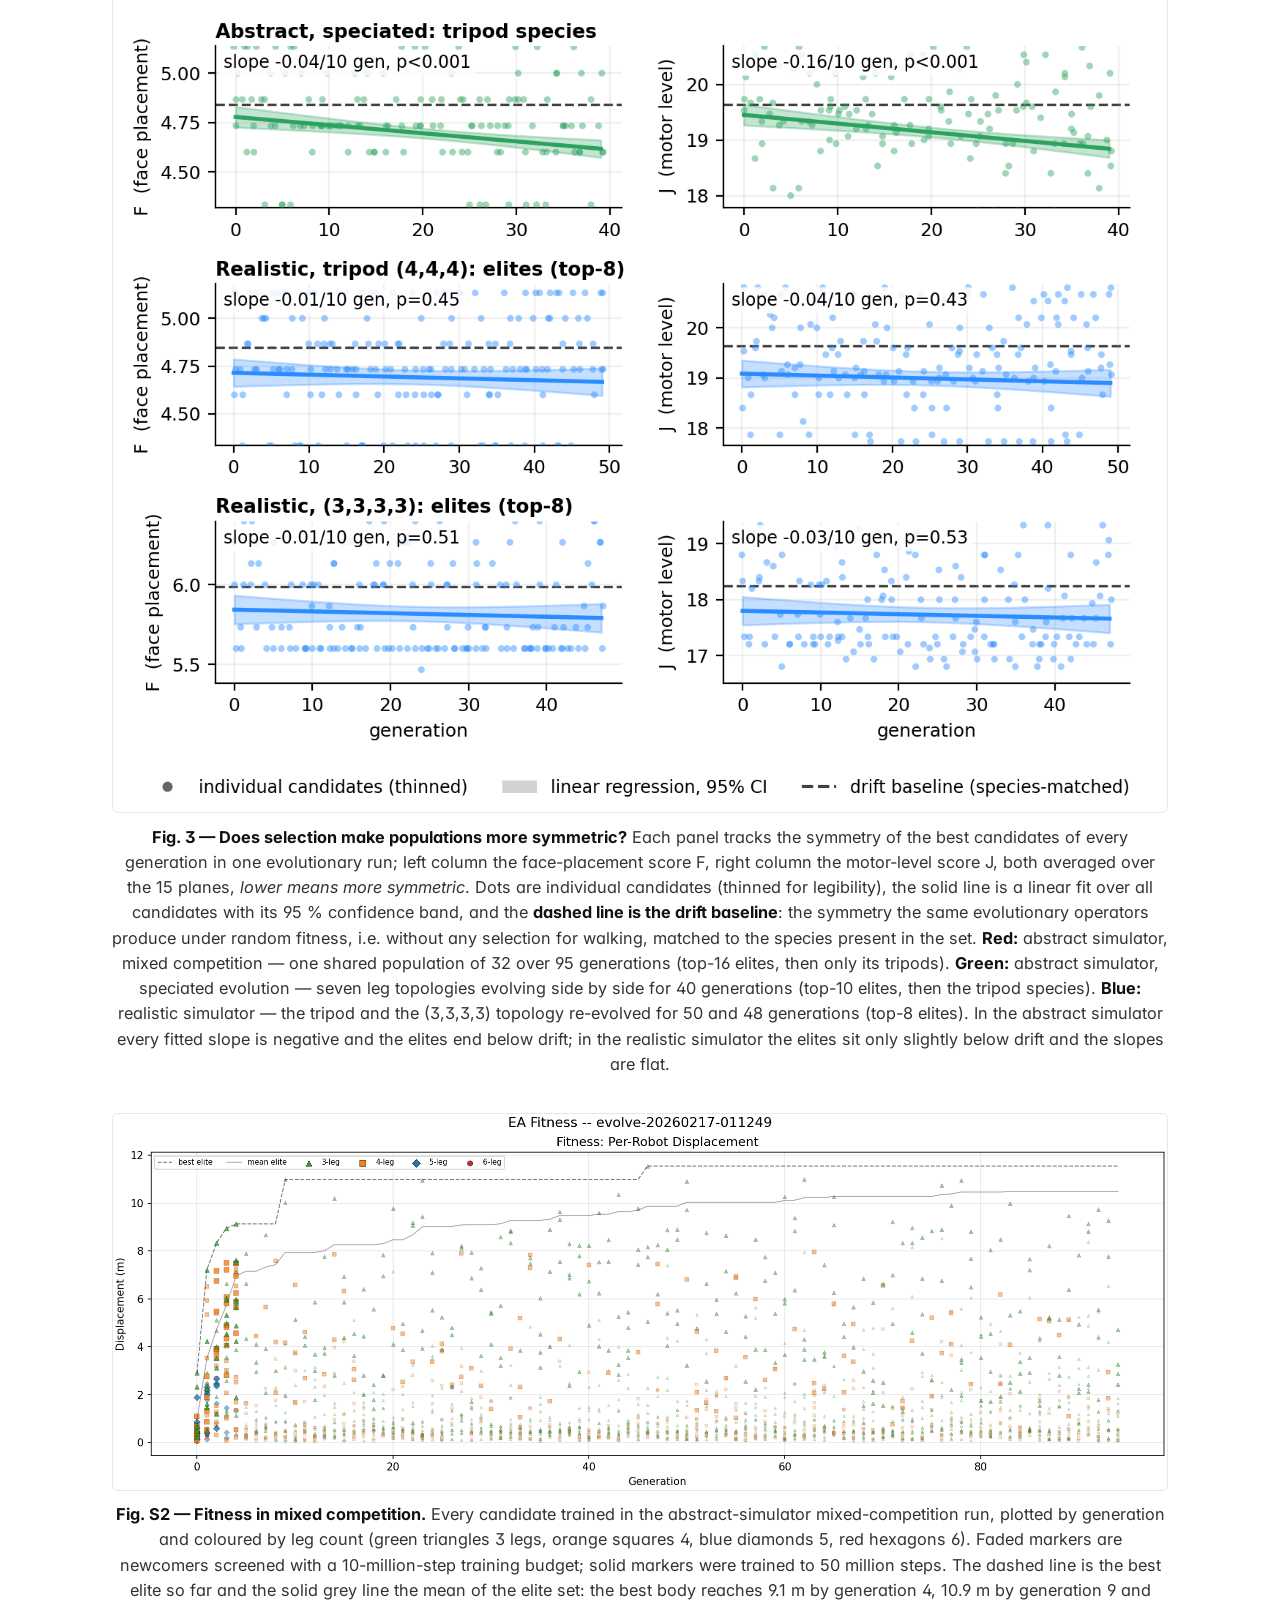
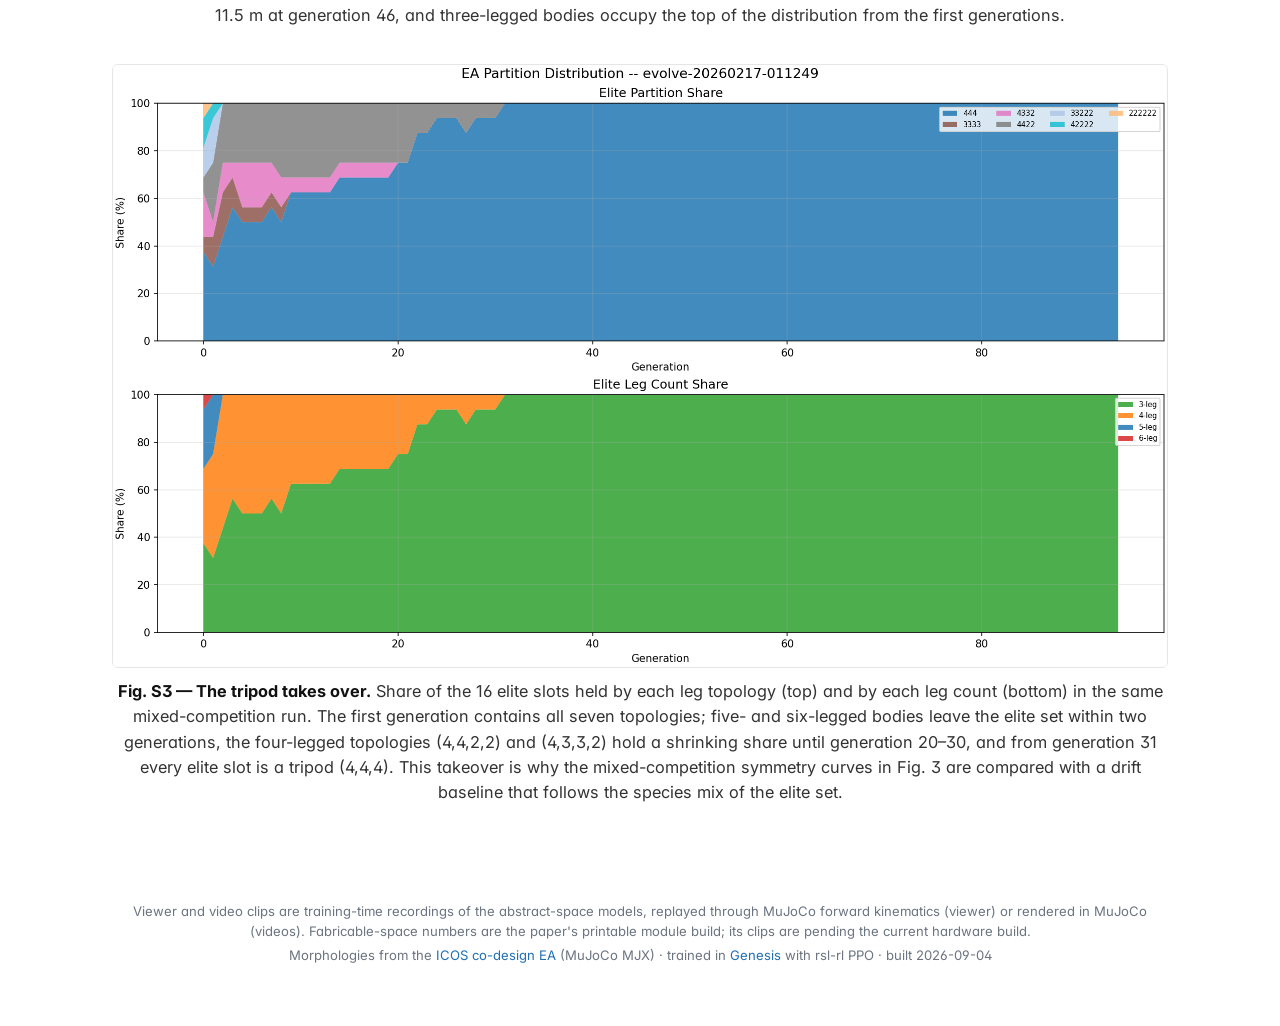
==== commit 5d43af8c: "Fabricable space: hw17 clips re-recorded at the domain-randomisation centre (floor mu 0.8, armature " ====
--- a/index.html
+++ b/index.html
@@ -9,7 +9,7 @@
 <meta property="og:description" content="An 18-morphology, 4-environment study on a modular icosahedral legged robot">
 <link rel="preconnect" href="https://fonts.googleapis.com">
 <link rel="stylesheet" href="https://fonts.googleapis.com/css2?family=Inter:wght@400;450;500;600;650;700&family=IBM+Plex+Mono:wght@400;500&display=swap">
-<link rel="stylesheet" href="site.css?v=763cfda1a7">
+<link rel="stylesheet" href="site.css?v=16afd61718">
 <script type="importmap">{"imports":{"three":"./vendor/three.module.js","three/addons/":"./vendor/addons/"}}</script>
 </head>
 <body>
@@ -89,270 +89,270 @@
   <div class="lbl"><b>A3a</b><span class="sp">(4,4,4) · 3 legs</span></div>
   <div class="pairs">
     <button class="half abs" type="button" data-morph="g0_444_0" data-space="abstract" title="A3a, abstract space — load in the viewer">
-      <span class="thumb"><img src="figs/thumbs/g0_444_0_abs.webp?v=763cfda1a7" alt="A3a, abstract space" width="640" height="480" loading="lazy" decoding="async"></span>
+      <span class="thumb"><img src="figs/thumbs/g0_444_0_abs.webp?v=16afd61718" alt="A3a, abstract space" width="640" height="480" loading="lazy" decoding="async"></span>
     </button>
     <button class="half fab" type="button" data-morph="g0_444_0" data-space="fabricable" title="A3a, hw17 build — load in the viewer">
-      <span class="thumb"><img src="figs/thumbs/g0_444_0_fab.webp?v=763cfda1a7" alt="A3a, hw17 build" width="640" height="480" loading="lazy" decoding="async"></span>
+      <span class="thumb"><img src="figs/thumbs/g0_444_0_fab.webp?v=16afd61718" alt="A3a, hw17 build" width="640" height="480" loading="lazy" decoding="async"></span>
     </button>
   </div>
   <div class="pairs stats">
     <span class="stat abs" title="abstract space (original study): 20 s displacement of the recorded clip on flat ground"><b>17.4 m</b><span>abstract · flat</span></span>
-    <span class="stat fab" title="hw17 build (XM430 motor model, printed parts): 20 s displacement of the recorded clip on flat ground; rough = on the 30 mm field"><b>4.9 m</b><span>hw17 · flat · rough 2.3 m</span></span>
+    <span class="stat fab" title="hw17 build (XM430 motor model, printed parts): 20 s displacement of the recorded clip on flat ground; rough = on the 30 mm field"><b>6.1 m</b><span>hw17 · flat · rough 2.3 m</span></span>
   </div>
 </div>
 <div class="card" data-morph="g0_444_1">
   <div class="lbl"><b>A3b</b><span class="sp">(4,4,4) · 3 legs</span></div>
   <div class="pairs">
     <button class="half abs" type="button" data-morph="g0_444_1" data-space="abstract" title="A3b, abstract space — load in the viewer">
-      <span class="thumb"><img src="figs/thumbs/g0_444_1_abs.webp?v=763cfda1a7" alt="A3b, abstract space" width="640" height="480" loading="lazy" decoding="async"></span>
+      <span class="thumb"><img src="figs/thumbs/g0_444_1_abs.webp?v=16afd61718" alt="A3b, abstract space" width="640" height="480" loading="lazy" decoding="async"></span>
     </button>
     <button class="half fab" type="button" data-morph="g0_444_1" data-space="fabricable" title="A3b, hw17 build — load in the viewer">
-      <span class="thumb"><img src="figs/thumbs/g0_444_1_fab.webp?v=763cfda1a7" alt="A3b, hw17 build" width="640" height="480" loading="lazy" decoding="async"></span>
+      <span class="thumb"><img src="figs/thumbs/g0_444_1_fab.webp?v=16afd61718" alt="A3b, hw17 build" width="640" height="480" loading="lazy" decoding="async"></span>
     </button>
   </div>
   <div class="pairs stats">
     <span class="stat abs" title="abstract space (original study): 20 s displacement of the recorded clip on flat ground"><b>12.9 m</b><span>abstract · flat</span></span>
-    <span class="stat fab" title="hw17 build (XM430 motor model, printed parts): 20 s displacement of the recorded clip on flat ground; rough = on the 30 mm field"><b>5.2 m</b><span>hw17 · flat · rough 0.8 m</span></span>
+    <span class="stat fab" title="hw17 build (XM430 motor model, printed parts): 20 s displacement of the recorded clip on flat ground; rough = on the 30 mm field"><b>7.8 m</b><span>hw17 · flat · rough 5.6 m</span></span>
   </div>
 </div>
 <div class="card" data-morph="tripod">
   <div class="lbl"><b>T3</b><span class="sp">(4,4,4) · 3 legs</span></div>
   <div class="pairs">
     <button class="half abs" type="button" data-morph="tripod" data-space="abstract" title="T3, abstract space — load in the viewer">
-      <span class="thumb"><img src="figs/thumbs/tripod_abs.webp?v=763cfda1a7" alt="T3, abstract space" width="640" height="480" loading="lazy" decoding="async"></span>
+      <span class="thumb"><img src="figs/thumbs/tripod_abs.webp?v=16afd61718" alt="T3, abstract space" width="640" height="480" loading="lazy" decoding="async"></span>
     </button>
     <button class="half fab" type="button" data-morph="tripod" data-space="fabricable" title="T3, hw17 build — load in the viewer">
-      <span class="thumb"><img src="figs/thumbs/tripod_fab.webp?v=763cfda1a7" alt="T3, hw17 build" width="640" height="480" loading="lazy" decoding="async"></span>
+      <span class="thumb"><img src="figs/thumbs/tripod_fab.webp?v=16afd61718" alt="T3, hw17 build" width="640" height="480" loading="lazy" decoding="async"></span>
     </button>
   </div>
   <div class="pairs stats">
     <span class="stat abs" title="abstract space (original study): 20 s displacement of the recorded clip on flat ground"><b>11.2 m</b><span>abstract · flat</span></span>
-    <span class="stat fab" title="hw17 build (XM430 motor model, printed parts): 20 s displacement of the recorded clip on flat ground; rough = on the 30 mm field"><b>3.5 m</b><span>hw17 · flat · rough —</span></span>
+    <span class="stat fab" title="hw17 build (XM430 motor model, printed parts): 20 s displacement of the recorded clip on flat ground; rough = on the 30 mm field"><b>6.0 m</b><span>hw17 · flat · rough —</span></span>
   </div>
 </div>
 <div class="card" data-morph="g0_4422_1">
   <div class="lbl"><b>D4b</b><span class="sp">(4,4,2,2) · 4 legs</span></div>
   <div class="pairs">
     <button class="half abs" type="button" data-morph="g0_4422_1" data-space="abstract" title="D4b, abstract space — load in the viewer">
-      <span class="thumb"><img src="figs/thumbs/g0_4422_1_abs.webp?v=763cfda1a7" alt="D4b, abstract space" width="640" height="480" loading="lazy" decoding="async"></span>
+      <span class="thumb"><img src="figs/thumbs/g0_4422_1_abs.webp?v=16afd61718" alt="D4b, abstract space" width="640" height="480" loading="lazy" decoding="async"></span>
     </button>
     <button class="half fab" type="button" data-morph="g0_4422_1" data-space="fabricable" title="D4b, hw17 build — load in the viewer">
-      <span class="thumb"><img src="figs/thumbs/g0_4422_1_fab.webp?v=763cfda1a7" alt="D4b, hw17 build" width="640" height="480" loading="lazy" decoding="async"></span>
+      <span class="thumb"><img src="figs/thumbs/g0_4422_1_fab.webp?v=16afd61718" alt="D4b, hw17 build" width="640" height="480" loading="lazy" decoding="async"></span>
     </button>
   </div>
   <div class="pairs stats">
     <span class="stat abs" title="abstract space (original study): 20 s displacement of the recorded clip on flat ground"><b>10.9 m</b><span>abstract · flat</span></span>
-    <span class="stat fab" title="hw17 build (XM430 motor model, printed parts): 20 s displacement of the recorded clip on flat ground; rough = on the 30 mm field"><b>—</b><span>hw17 · flat · rough 0.6 m</span></span>
+    <span class="stat fab" title="hw17 build (XM430 motor model, printed parts): 20 s displacement of the recorded clip on flat ground; rough = on the 30 mm field"><b>—</b><span>hw17 · flat · rough 1.4 m</span></span>
   </div>
 </div>
 <div class="card" data-morph="g0_42222_0">
   <div class="lbl"><b>E5a</b><span class="sp">(4,2,2,2,2) · 5 legs</span></div>
   <div class="pairs">
     <button class="half abs" type="button" data-morph="g0_42222_0" data-space="abstract" title="E5a, abstract space — load in the viewer">
-      <span class="thumb"><img src="figs/thumbs/g0_42222_0_abs.webp?v=763cfda1a7" alt="E5a, abstract space" width="640" height="480" loading="lazy" decoding="async"></span>
+      <span class="thumb"><img src="figs/thumbs/g0_42222_0_abs.webp?v=16afd61718" alt="E5a, abstract space" width="640" height="480" loading="lazy" decoding="async"></span>
     </button>
     <button class="half fab" type="button" data-morph="g0_42222_0" data-space="fabricable" title="E5a, hw17 build — load in the viewer">
-      <span class="thumb"><img src="figs/thumbs/g0_42222_0_fab.webp?v=763cfda1a7" alt="E5a, hw17 build" width="640" height="480" loading="lazy" decoding="async"></span>
+      <span class="thumb"><img src="figs/thumbs/g0_42222_0_fab.webp?v=16afd61718" alt="E5a, hw17 build" width="640" height="480" loading="lazy" decoding="async"></span>
     </button>
   </div>
   <div class="pairs stats">
     <span class="stat abs" title="abstract space (original study): 20 s displacement of the recorded clip on flat ground"><b>9.9 m</b><span>abstract · flat</span></span>
-    <span class="stat fab" title="hw17 build (XM430 motor model, printed parts): 20 s displacement of the recorded clip on flat ground; rough = on the 30 mm field"><b>1.9 m</b><span>hw17 · flat · rough 0.2 m</span></span>
+    <span class="stat fab" title="hw17 build (XM430 motor model, printed parts): 20 s displacement of the recorded clip on flat ground; rough = on the 30 mm field"><b>2.0 m</b><span>hw17 · flat · rough 0.3 m</span></span>
   </div>
 </div>
 <div class="card" data-morph="g0_3333_0">
   <div class="lbl"><b>B4a</b><span class="sp">(3,3,3,3) · 4 legs</span></div>
   <div class="pairs">
     <button class="half abs" type="button" data-morph="g0_3333_0" data-space="abstract" title="B4a, abstract space — load in the viewer">
-      <span class="thumb"><img src="figs/thumbs/g0_3333_0_abs.webp?v=763cfda1a7" alt="B4a, abstract space" width="640" height="480" loading="lazy" decoding="async"></span>
+      <span class="thumb"><img src="figs/thumbs/g0_3333_0_abs.webp?v=16afd61718" alt="B4a, abstract space" width="640" height="480" loading="lazy" decoding="async"></span>
     </button>
     <button class="half fab" type="button" data-morph="g0_3333_0" data-space="fabricable" title="B4a, hw17 build — load in the viewer">
-      <span class="thumb"><img src="figs/thumbs/g0_3333_0_fab.webp?v=763cfda1a7" alt="B4a, hw17 build" width="640" height="480" loading="lazy" decoding="async"></span>
+      <span class="thumb"><img src="figs/thumbs/g0_3333_0_fab.webp?v=16afd61718" alt="B4a, hw17 build" width="640" height="480" loading="lazy" decoding="async"></span>
     </button>
   </div>
   <div class="pairs stats">
     <span class="stat abs" title="abstract space (original study): 20 s displacement of the recorded clip on flat ground"><b>9.8 m</b><span>abstract · flat</span></span>
-    <span class="stat fab" title="hw17 build (XM430 motor model, printed parts): 20 s displacement of the recorded clip on flat ground; rough = on the 30 mm field"><b>1.2 m</b><span>hw17 · flat · rough 1.8 m</span></span>
+    <span class="stat fab" title="hw17 build (XM430 motor model, printed parts): 20 s displacement of the recorded clip on flat ground; rough = on the 30 mm field"><b>0.6 m</b><span>hw17 · flat · rough 2.2 m</span></span>
   </div>
 </div>
 <div class="card" data-morph="g0_3333_1">
   <div class="lbl"><b>B4b</b><span class="sp">(3,3,3,3) · 4 legs</span></div>
   <div class="pairs">
     <button class="half abs" type="button" data-morph="g0_3333_1" data-space="abstract" title="B4b, abstract space — load in the viewer">
-      <span class="thumb"><img src="figs/thumbs/g0_3333_1_abs.webp?v=763cfda1a7" alt="B4b, abstract space" width="640" height="480" loading="lazy" decoding="async"></span>
+      <span class="thumb"><img src="figs/thumbs/g0_3333_1_abs.webp?v=16afd61718" alt="B4b, abstract space" width="640" height="480" loading="lazy" decoding="async"></span>
     </button>
     <button class="half fab" type="button" data-morph="g0_3333_1" data-space="fabricable" title="B4b, hw17 build — load in the viewer">
-      <span class="thumb"><img src="figs/thumbs/g0_3333_1_fab.webp?v=763cfda1a7" alt="B4b, hw17 build" width="640" height="480" loading="lazy" decoding="async"></span>
+      <span class="thumb"><img src="figs/thumbs/g0_3333_1_fab.webp?v=16afd61718" alt="B4b, hw17 build" width="640" height="480" loading="lazy" decoding="async"></span>
     </button>
   </div>
   <div class="pairs stats">
     <span class="stat abs" title="abstract space (original study): 20 s displacement of the recorded clip on flat ground"><b>8.9 m</b><span>abstract · flat</span></span>
-    <span class="stat fab" title="hw17 build (XM430 motor model, printed parts): 20 s displacement of the recorded clip on flat ground; rough = on the 30 mm field"><b>6.4 m</b><span>hw17 · flat · rough —</span></span>
+    <span class="stat fab" title="hw17 build (XM430 motor model, printed parts): 20 s displacement of the recorded clip on flat ground; rough = on the 30 mm field"><b>7.6 m</b><span>hw17 · flat · rough —</span></span>
   </div>
 </div>
 <div class="card" data-morph="g0_4332_0">
   <div class="lbl"><b>C4a</b><span class="sp">(4,3,3,2) · 4 legs</span></div>
   <div class="pairs">
     <button class="half abs" type="button" data-morph="g0_4332_0" data-space="abstract" title="C4a, abstract space — load in the viewer">
-      <span class="thumb"><img src="figs/thumbs/g0_4332_0_abs.webp?v=763cfda1a7" alt="C4a, abstract space" width="640" height="480" loading="lazy" decoding="async"></span>
+      <span class="thumb"><img src="figs/thumbs/g0_4332_0_abs.webp?v=16afd61718" alt="C4a, abstract space" width="640" height="480" loading="lazy" decoding="async"></span>
     </button>
     <button class="half fab" type="button" data-morph="g0_4332_0" data-space="fabricable" title="C4a, hw17 build — load in the viewer">
-      <span class="thumb"><img src="figs/thumbs/g0_4332_0_fab.webp?v=763cfda1a7" alt="C4a, hw17 build" width="640" height="480" loading="lazy" decoding="async"></span>
+      <span class="thumb"><img src="figs/thumbs/g0_4332_0_fab.webp?v=16afd61718" alt="C4a, hw17 build" width="640" height="480" loading="lazy" decoding="async"></span>
     </button>
   </div>
   <div class="pairs stats">
     <span class="stat abs" title="abstract space (original study): 20 s displacement of the recorded clip on flat ground"><b>8.4 m</b><span>abstract · flat</span></span>
-    <span class="stat fab" title="hw17 build (XM430 motor model, printed parts): 20 s displacement of the recorded clip on flat ground; rough = on the 30 mm field"><b>4.5 m</b><span>hw17 · flat · rough 4.2 m</span></span>
+    <span class="stat fab" title="hw17 build (XM430 motor model, printed parts): 20 s displacement of the recorded clip on flat ground; rough = on the 30 mm field"><b>4.4 m</b><span>hw17 · flat · rough 4.1 m</span></span>
   </div>
 </div>
 <div class="card" data-morph="quadruped">
   <div class="lbl"><b>Q4</b><span class="sp">(3,3,3,3) · 4 legs</span></div>
   <div class="pairs">
     <button class="half abs" type="button" data-morph="quadruped" data-space="abstract" title="Q4, abstract space — load in the viewer">
-      <span class="thumb"><img src="figs/thumbs/quadruped_abs.webp?v=763cfda1a7" alt="Q4, abstract space" width="640" height="480" loading="lazy" decoding="async"></span>
+      <span class="thumb"><img src="figs/thumbs/quadruped_abs.webp?v=16afd61718" alt="Q4, abstract space" width="640" height="480" loading="lazy" decoding="async"></span>
     </button>
     <button class="half fab" type="button" data-morph="quadruped" data-space="fabricable" title="Q4, hw17 build — load in the viewer">
-      <span class="thumb"><img src="figs/thumbs/quadruped_fab.webp?v=763cfda1a7" alt="Q4, hw17 build" width="640" height="480" loading="lazy" decoding="async"></span>
+      <span class="thumb"><img src="figs/thumbs/quadruped_fab.webp?v=16afd61718" alt="Q4, hw17 build" width="640" height="480" loading="lazy" decoding="async"></span>
     </button>
   </div>
   <div class="pairs stats">
     <span class="stat abs" title="abstract space (original study): 20 s displacement of the recorded clip on flat ground"><b>7.9 m</b><span>abstract · flat</span></span>
-    <span class="stat fab" title="hw17 build (XM430 motor model, printed parts): 20 s displacement of the recorded clip on flat ground; rough = on the 30 mm field"><b>0.9 m</b><span>hw17 · flat · rough 3.7 m</span></span>
+    <span class="stat fab" title="hw17 build (XM430 motor model, printed parts): 20 s displacement of the recorded clip on flat ground; rough = on the 30 mm field"><b>0.6 m</b><span>hw17 · flat · rough 4.6 m</span></span>
   </div>
 </div>
 <div class="card" data-morph="g0_4332_1">
   <div class="lbl"><b>C4b</b><span class="sp">(4,3,3,2) · 4 legs</span></div>
   <div class="pairs">
     <button class="half abs" type="button" data-morph="g0_4332_1" data-space="abstract" title="C4b, abstract space — load in the viewer">
-      <span class="thumb"><img src="figs/thumbs/g0_4332_1_abs.webp?v=763cfda1a7" alt="C4b, abstract space" width="640" height="480" loading="lazy" decoding="async"></span>
+      <span class="thumb"><img src="figs/thumbs/g0_4332_1_abs.webp?v=16afd61718" alt="C4b, abstract space" width="640" height="480" loading="lazy" decoding="async"></span>
     </button>
     <button class="half fab" type="button" data-morph="g0_4332_1" data-space="fabricable" title="C4b, hw17 build — load in the viewer">
-      <span class="thumb"><img src="figs/thumbs/g0_4332_1_fab.webp?v=763cfda1a7" alt="C4b, hw17 build" width="640" height="480" loading="lazy" decoding="async"></span>
+      <span class="thumb"><img src="figs/thumbs/g0_4332_1_fab.webp?v=16afd61718" alt="C4b, hw17 build" width="640" height="480" loading="lazy" decoding="async"></span>
     </button>
   </div>
   <div class="pairs stats">
     <span class="stat abs" title="abstract space (original study): 20 s displacement of the recorded clip on flat ground"><b>7.6 m</b><span>abstract · flat</span></span>
-    <span class="stat fab" title="hw17 build (XM430 motor model, printed parts): 20 s displacement of the recorded clip on flat ground; rough = on the 30 mm field"><b>—</b><span>hw17 · flat · rough 3.4 m</span></span>
+    <span class="stat fab" title="hw17 build (XM430 motor model, printed parts): 20 s displacement of the recorded clip on flat ground; rough = on the 30 mm field"><b>—</b><span>hw17 · flat · rough 3.3 m</span></span>
   </div>
 </div>
 <div class="card" data-morph="g0_33222_0">
   <div class="lbl"><b>F5a</b><span class="sp">(3,3,2,2,2) · 5 legs</span></div>
   <div class="pairs">
     <button class="half abs" type="button" data-morph="g0_33222_0" data-space="abstract" title="F5a, abstract space — load in the viewer">
-      <span class="thumb"><img src="figs/thumbs/g0_33222_0_abs.webp?v=763cfda1a7" alt="F5a, abstract space" width="640" height="480" loading="lazy" decoding="async"></span>
+      <span class="thumb"><img src="figs/thumbs/g0_33222_0_abs.webp?v=16afd61718" alt="F5a, abstract space" width="640" height="480" loading="lazy" decoding="async"></span>
     </button>
     <button class="half fab" type="button" data-morph="g0_33222_0" data-space="fabricable" title="F5a, hw17 build — load in the viewer">
-      <span class="thumb"><img src="figs/thumbs/g0_33222_0_fab.webp?v=763cfda1a7" alt="F5a, hw17 build" width="640" height="480" loading="lazy" decoding="async"></span>
+      <span class="thumb"><img src="figs/thumbs/g0_33222_0_fab.webp?v=16afd61718" alt="F5a, hw17 build" width="640" height="480" loading="lazy" decoding="async"></span>
     </button>
   </div>
   <div class="pairs stats">
     <span class="stat abs" title="abstract space (original study): 20 s displacement of the recorded clip on flat ground"><b>7.2 m</b><span>abstract · flat</span></span>
-    <span class="stat fab" title="hw17 build (XM430 motor model, printed parts): 20 s displacement of the recorded clip on flat ground; rough = on the 30 mm field"><b>4.4 m</b><span>hw17 · flat · rough 2.7 m</span></span>
+    <span class="stat fab" title="hw17 build (XM430 motor model, printed parts): 20 s displacement of the recorded clip on flat ground; rough = on the 30 mm field"><b>4.8 m</b><span>hw17 · flat · rough 2.4 m</span></span>
   </div>
 </div>
 <div class="card" data-morph="g0_4422_0">
   <div class="lbl"><b>D4a</b><span class="sp">(4,4,2,2) · 4 legs</span></div>
   <div class="pairs">
     <button class="half abs" type="button" data-morph="g0_4422_0" data-space="abstract" title="D4a, abstract space — load in the viewer">
-      <span class="thumb"><img src="figs/thumbs/g0_4422_0_abs.webp?v=763cfda1a7" alt="D4a, abstract space" width="640" height="480" loading="lazy" decoding="async"></span>
+      <span class="thumb"><img src="figs/thumbs/g0_4422_0_abs.webp?v=16afd61718" alt="D4a, abstract space" width="640" height="480" loading="lazy" decoding="async"></span>
     </button>
     <button class="half fab" type="button" data-morph="g0_4422_0" data-space="fabricable" title="D4a, hw17 build — load in the viewer">
-      <span class="thumb"><img src="figs/thumbs/g0_4422_0_fab.webp?v=763cfda1a7" alt="D4a, hw17 build" width="640" height="480" loading="lazy" decoding="async"></span>
+      <span class="thumb"><img src="figs/thumbs/g0_4422_0_fab.webp?v=16afd61718" alt="D4a, hw17 build" width="640" height="480" loading="lazy" decoding="async"></span>
     </button>
   </div>
   <div class="pairs stats">
     <span class="stat abs" title="abstract space (original study): 20 s displacement of the recorded clip on flat ground"><b>6.2 m</b><span>abstract · flat</span></span>
-    <span class="stat fab" title="hw17 build (XM430 motor model, printed parts): 20 s displacement of the recorded clip on flat ground; rough = on the 30 mm field"><b>0.5 m</b><span>hw17 · flat · rough 0.7 m</span></span>
+    <span class="stat fab" title="hw17 build (XM430 motor model, printed parts): 20 s displacement of the recorded clip on flat ground; rough = on the 30 mm field"><b>0.8 m</b><span>hw17 · flat · rough 0.8 m</span></span>
   </div>
 </div>
 <div class="card" data-morph="g0_42222_1">
   <div class="lbl"><b>E5b</b><span class="sp">(4,2,2,2,2) · 5 legs</span></div>
   <div class="pairs">
     <button class="half abs" type="button" data-morph="g0_42222_1" data-space="abstract" title="E5b, abstract space — load in the viewer">
-      <span class="thumb"><img src="figs/thumbs/g0_42222_1_abs.webp?v=763cfda1a7" alt="E5b, abstract space" width="640" height="480" loading="lazy" decoding="async"></span>
+      <span class="thumb"><img src="figs/thumbs/g0_42222_1_abs.webp?v=16afd61718" alt="E5b, abstract space" width="640" height="480" loading="lazy" decoding="async"></span>
     </button>
     <button class="half fab" type="button" data-morph="g0_42222_1" data-space="fabricable" title="E5b, hw17 build — load in the viewer">
-      <span class="thumb"><img src="figs/thumbs/g0_42222_1_fab.webp?v=763cfda1a7" alt="E5b, hw17 build" width="640" height="480" loading="lazy" decoding="async"></span>
+      <span class="thumb"><img src="figs/thumbs/g0_42222_1_fab.webp?v=16afd61718" alt="E5b, hw17 build" width="640" height="480" loading="lazy" decoding="async"></span>
     </button>
   </div>
   <div class="pairs stats">
     <span class="stat abs" title="abstract space (original study): 20 s displacement of the recorded clip on flat ground"><b>4.3 m</b><span>abstract · flat</span></span>
-    <span class="stat fab" title="hw17 build (XM430 motor model, printed parts): 20 s displacement of the recorded clip on flat ground; rough = on the 30 mm field"><b>2.2 m</b><span>hw17 · flat · rough 1.9 m</span></span>
+    <span class="stat fab" title="hw17 build (XM430 motor model, printed parts): 20 s displacement of the recorded clip on flat ground; rough = on the 30 mm field"><b>2.1 m</b><span>hw17 · flat · rough 2.7 m</span></span>
   </div>
 </div>
 <div class="card" data-morph="hexapod">
   <div class="lbl"><b>H6</b><span class="sp">(2,2,2,2,2,2) · 6 legs</span></div>
   <div class="pairs">
     <button class="half abs" type="button" data-morph="hexapod" data-space="abstract" title="H6, abstract space — load in the viewer">
-      <span class="thumb"><img src="figs/thumbs/hexapod_abs.webp?v=763cfda1a7" alt="H6, abstract space" width="640" height="480" loading="lazy" decoding="async"></span>
+      <span class="thumb"><img src="figs/thumbs/hexapod_abs.webp?v=16afd61718" alt="H6, abstract space" width="640" height="480" loading="lazy" decoding="async"></span>
     </button>
     <button class="half fab" type="button" data-morph="hexapod" data-space="fabricable" title="H6, hw17 build — load in the viewer">
-      <span class="thumb"><img src="figs/thumbs/hexapod_fab.webp?v=763cfda1a7" alt="H6, hw17 build" width="640" height="480" loading="lazy" decoding="async"></span>
+      <span class="thumb"><img src="figs/thumbs/hexapod_fab.webp?v=16afd61718" alt="H6, hw17 build" width="640" height="480" loading="lazy" decoding="async"></span>
     </button>
   </div>
   <div class="pairs stats">
     <span class="stat abs" title="abstract space (original study): 20 s displacement of the recorded clip on flat ground"><b>3.5 m</b><span>abstract · flat</span></span>
-    <span class="stat fab" title="hw17 build (XM430 motor model, printed parts): 20 s displacement of the recorded clip on flat ground; rough = on the 30 mm field"><b>2.5 m</b><span>hw17 · flat · rough —</span></span>
+    <span class="stat fab" title="hw17 build (XM430 motor model, printed parts): 20 s displacement of the recorded clip on flat ground; rough = on the 30 mm field"><b>2.6 m</b><span>hw17 · flat · rough —</span></span>
   </div>
 </div>
 <div class="card" data-morph="mixed">
   <div class="lbl"><b>M5</b><span class="sp">(3,3,2,2,2) · 5 legs</span></div>
   <div class="pairs">
     <button class="half abs" type="button" data-morph="mixed" data-space="abstract" title="M5, abstract space — load in the viewer">
-      <span class="thumb"><img src="figs/thumbs/mixed_abs.webp?v=763cfda1a7" alt="M5, abstract space" width="640" height="480" loading="lazy" decoding="async"></span>
+      <span class="thumb"><img src="figs/thumbs/mixed_abs.webp?v=16afd61718" alt="M5, abstract space" width="640" height="480" loading="lazy" decoding="async"></span>
     </button>
     <button class="half fab" type="button" data-morph="mixed" data-space="fabricable" title="M5, hw17 build — load in the viewer">
-      <span class="thumb"><img src="figs/thumbs/mixed_fab.webp?v=763cfda1a7" alt="M5, hw17 build" width="640" height="480" loading="lazy" decoding="async"></span>
+      <span class="thumb"><img src="figs/thumbs/mixed_fab.webp?v=16afd61718" alt="M5, hw17 build" width="640" height="480" loading="lazy" decoding="async"></span>
     </button>
   </div>
   <div class="pairs stats">
     <span class="stat abs" title="abstract space (original study): 20 s displacement of the recorded clip on flat ground"><b>3.2 m</b><span>abstract · flat</span></span>
-    <span class="stat fab" title="hw17 build (XM430 motor model, printed parts): 20 s displacement of the recorded clip on flat ground; rough = on the 30 mm field"><b>2.5 m</b><span>hw17 · flat · rough 3.9 m</span></span>
+    <span class="stat fab" title="hw17 build (XM430 motor model, printed parts): 20 s displacement of the recorded clip on flat ground; rough = on the 30 mm field"><b>2.7 m</b><span>hw17 · flat · rough 4.5 m</span></span>
   </div>
 </div>
 <div class="card" data-morph="g0_33222_1">
   <div class="lbl"><b>F5b</b><span class="sp">(3,3,2,2,2) · 5 legs</span></div>
   <div class="pairs">
     <button class="half abs" type="button" data-morph="g0_33222_1" data-space="abstract" title="F5b, abstract space — load in the viewer">
-      <span class="thumb"><img src="figs/thumbs/g0_33222_1_abs.webp?v=763cfda1a7" alt="F5b, abstract space" width="640" height="480" loading="lazy" decoding="async"></span>
+      <span class="thumb"><img src="figs/thumbs/g0_33222_1_abs.webp?v=16afd61718" alt="F5b, abstract space" width="640" height="480" loading="lazy" decoding="async"></span>
     </button>
     <button class="half fab" type="button" data-morph="g0_33222_1" data-space="fabricable" title="F5b, hw17 build — load in the viewer">
-      <span class="thumb"><img src="figs/thumbs/g0_33222_1_fab.webp?v=763cfda1a7" alt="F5b, hw17 build" width="640" height="480" loading="lazy" decoding="async"></span>
+      <span class="thumb"><img src="figs/thumbs/g0_33222_1_fab.webp?v=16afd61718" alt="F5b, hw17 build" width="640" height="480" loading="lazy" decoding="async"></span>
     </button>
   </div>
   <div class="pairs stats">
     <span class="stat abs" title="abstract space (original study): 20 s displacement of the recorded clip on flat ground"><b>2.8 m</b><span>abstract · flat</span></span>
-    <span class="stat fab" title="hw17 build (XM430 motor model, printed parts): 20 s displacement of the recorded clip on flat ground; rough = on the 30 mm field"><b>0.0 m</b><span>hw17 · flat · rough —</span></span>
+    <span class="stat fab" title="hw17 build (XM430 motor model, printed parts): 20 s displacement of the recorded clip on flat ground; rough = on the 30 mm field"><b>0.7 m</b><span>hw17 · flat · rough —</span></span>
   </div>
 </div>
 <div class="card" data-morph="g0_222222_0">
   <div class="lbl"><b>G6a</b><span class="sp">(2,2,2,2,2,2) · 6 legs</span></div>
   <div class="pairs">
     <button class="half abs" type="button" data-morph="g0_222222_0" data-space="abstract" title="G6a, abstract space — load in the viewer">
-      <span class="thumb"><img src="figs/thumbs/g0_222222_0_abs.webp?v=763cfda1a7" alt="G6a, abstract space" width="640" height="480" loading="lazy" decoding="async"></span>
+      <span class="thumb"><img src="figs/thumbs/g0_222222_0_abs.webp?v=16afd61718" alt="G6a, abstract space" width="640" height="480" loading="lazy" decoding="async"></span>
     </button>
     <button class="half fab" type="button" data-morph="g0_222222_0" data-space="fabricable" title="G6a, hw17 build — load in the viewer">
-      <span class="thumb"><img src="figs/thumbs/g0_222222_0_fab.webp?v=763cfda1a7" alt="G6a, hw17 build" width="640" height="480" loading="lazy" decoding="async"></span>
+      <span class="thumb"><img src="figs/thumbs/g0_222222_0_fab.webp?v=16afd61718" alt="G6a, hw17 build" width="640" height="480" loading="lazy" decoding="async"></span>
     </button>
   </div>
   <div class="pairs stats">
     <span class="stat abs" title="abstract space (original study): 20 s displacement of the recorded clip on flat ground"><b>0.5 m</b><span>abstract · flat</span></span>
-    <span class="stat fab" title="hw17 build (XM430 motor model, printed parts): 20 s displacement of the recorded clip on flat ground; rough = on the 30 mm field"><b>0.5 m</b><span>hw17 · flat · rough 0.4 m</span></span>
+    <span class="stat fab" title="hw17 build (XM430 motor model, printed parts): 20 s displacement of the recorded clip on flat ground; rough = on the 30 mm field"><b>1.3 m</b><span>hw17 · flat · rough 0.4 m</span></span>
   </div>
 </div>
 <div class="card" data-morph="g0_222222_1">
   <div class="lbl"><b>G6b</b><span class="sp">(2,2,2,2,2,2) · 6 legs</span></div>
   <div class="pairs">
     <button class="half abs" type="button" data-morph="g0_222222_1" data-space="abstract" title="G6b, abstract space — load in the viewer">
-      <span class="thumb"><img src="figs/thumbs/g0_222222_1_abs.webp?v=763cfda1a7" alt="G6b, abstract space" width="640" height="480" loading="lazy" decoding="async"></span>
+      <span class="thumb"><img src="figs/thumbs/g0_222222_1_abs.webp?v=16afd61718" alt="G6b, abstract space" width="640" height="480" loading="lazy" decoding="async"></span>
     </button>
     <button class="half fab" type="button" data-morph="g0_222222_1" data-space="fabricable" title="G6b, hw17 build — load in the viewer">
-      <span class="thumb"><img src="figs/thumbs/g0_222222_1_fab.webp?v=763cfda1a7" alt="G6b, hw17 build" width="640" height="480" loading="lazy" decoding="async"></span>
+      <span class="thumb"><img src="figs/thumbs/g0_222222_1_fab.webp?v=16afd61718" alt="G6b, hw17 build" width="640" height="480" loading="lazy" decoding="async"></span>
     </button>
   </div>
   <div class="pairs stats">
     <span class="stat abs" title="abstract space (original study): 20 s displacement of the recorded clip on flat ground"><b>0.1 m</b><span>abstract · flat</span></span>
-    <span class="stat fab" title="hw17 build (XM430 motor model, printed parts): 20 s displacement of the recorded clip on flat ground; rough = on the 30 mm field"><b>0.5 m</b><span>hw17 · flat · rough 0.5 m</span></span>
+    <span class="stat fab" title="hw17 build (XM430 motor model, printed parts): 20 s displacement of the recorded clip on flat ground; rough = on the 30 mm field"><b>0.5 m</b><span>hw17 · flat · rough 0.2 m</span></span>
   </div>
 </div>
     </div>
@@ -388,6 +388,6 @@
   </div>
 </footer>
 
-<script type="module" src="viewer.js?v=763cfda1a7"></script>
+<script type="module" src="viewer.js?v=16afd61718"></script>
 </body>
 </html>
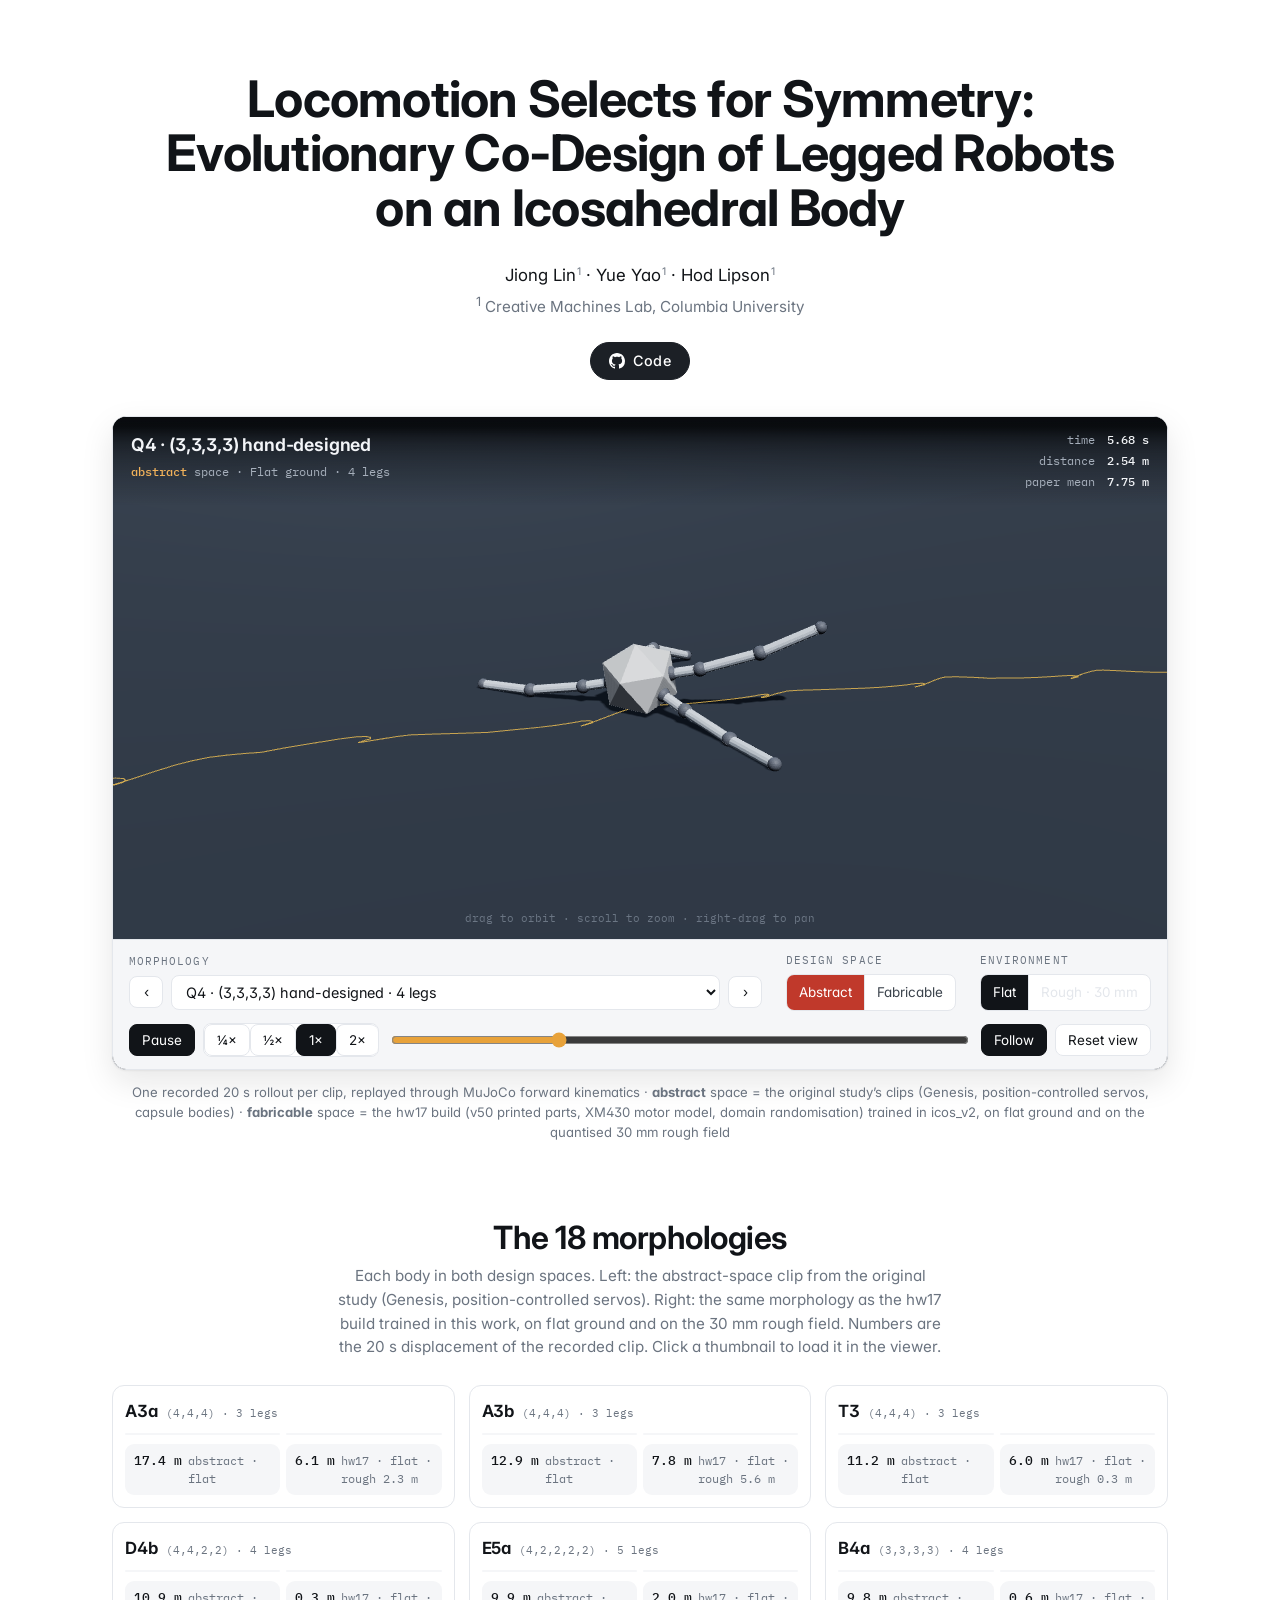
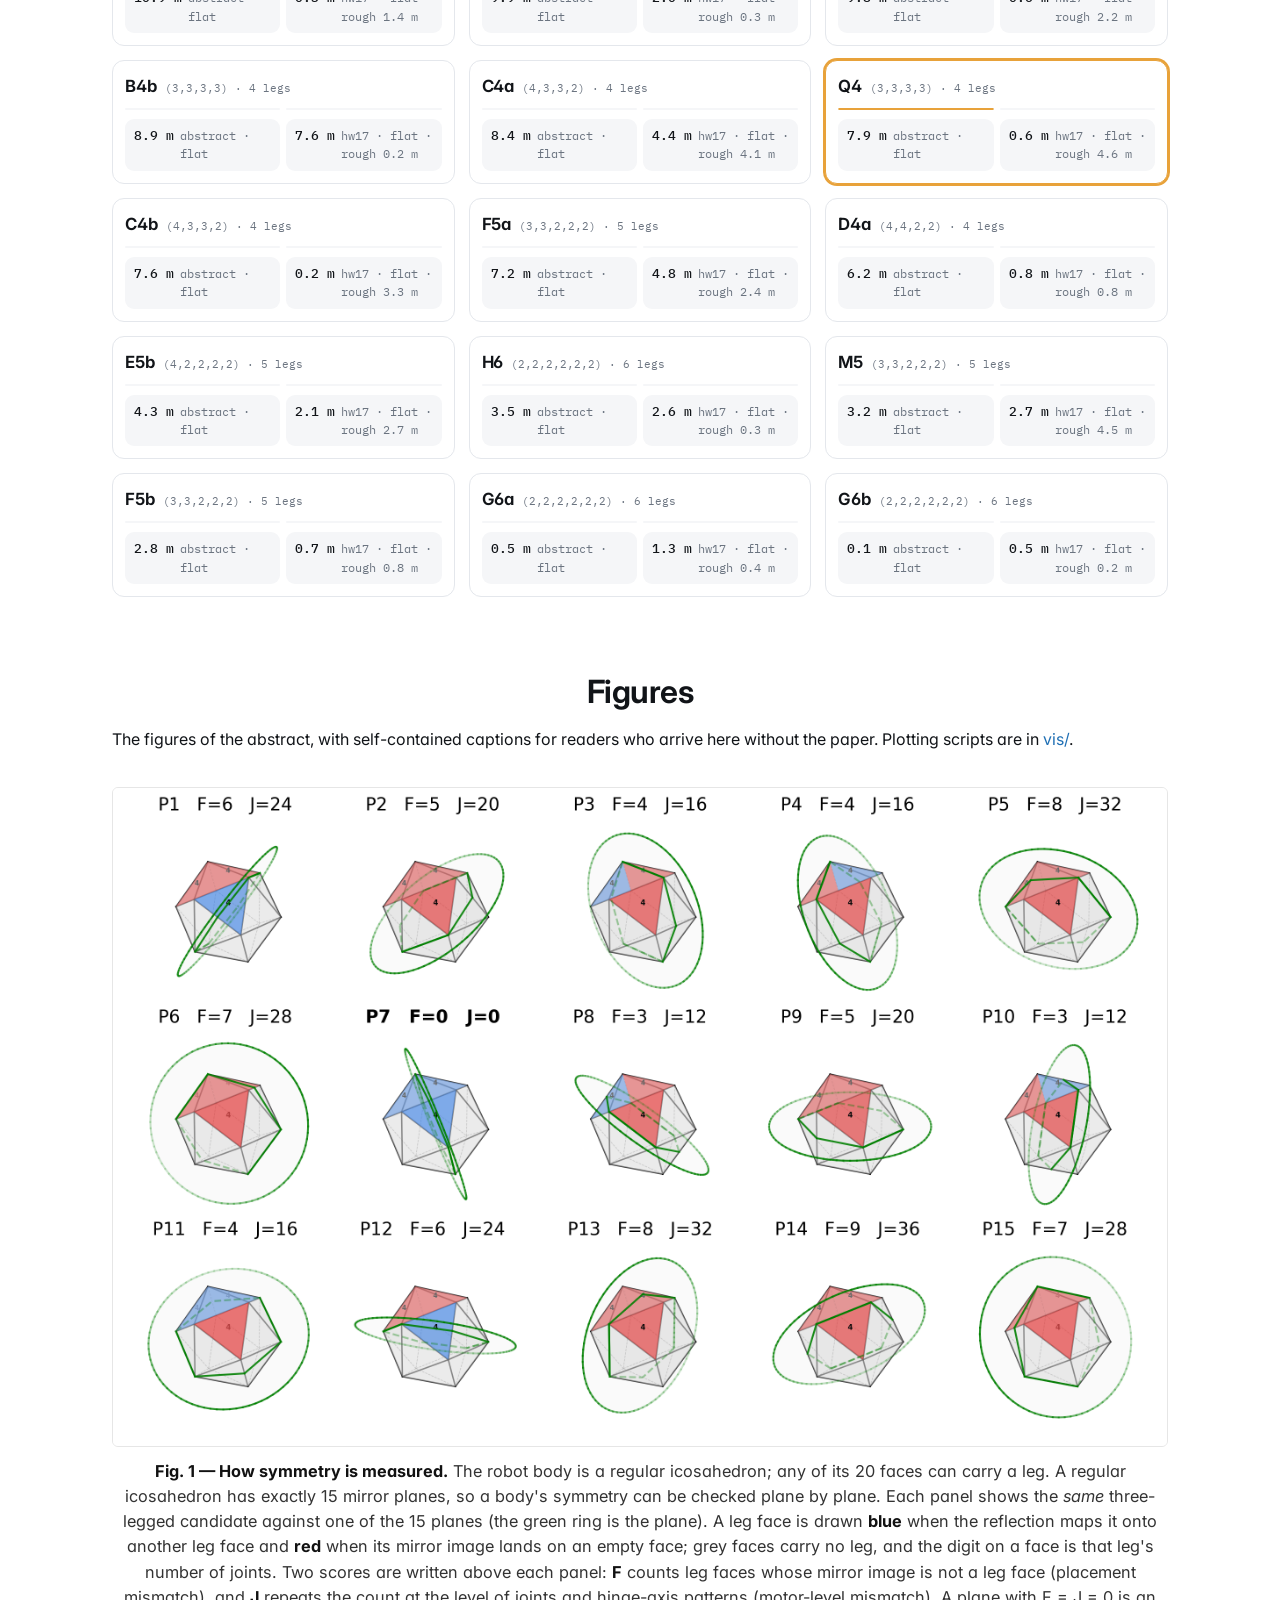
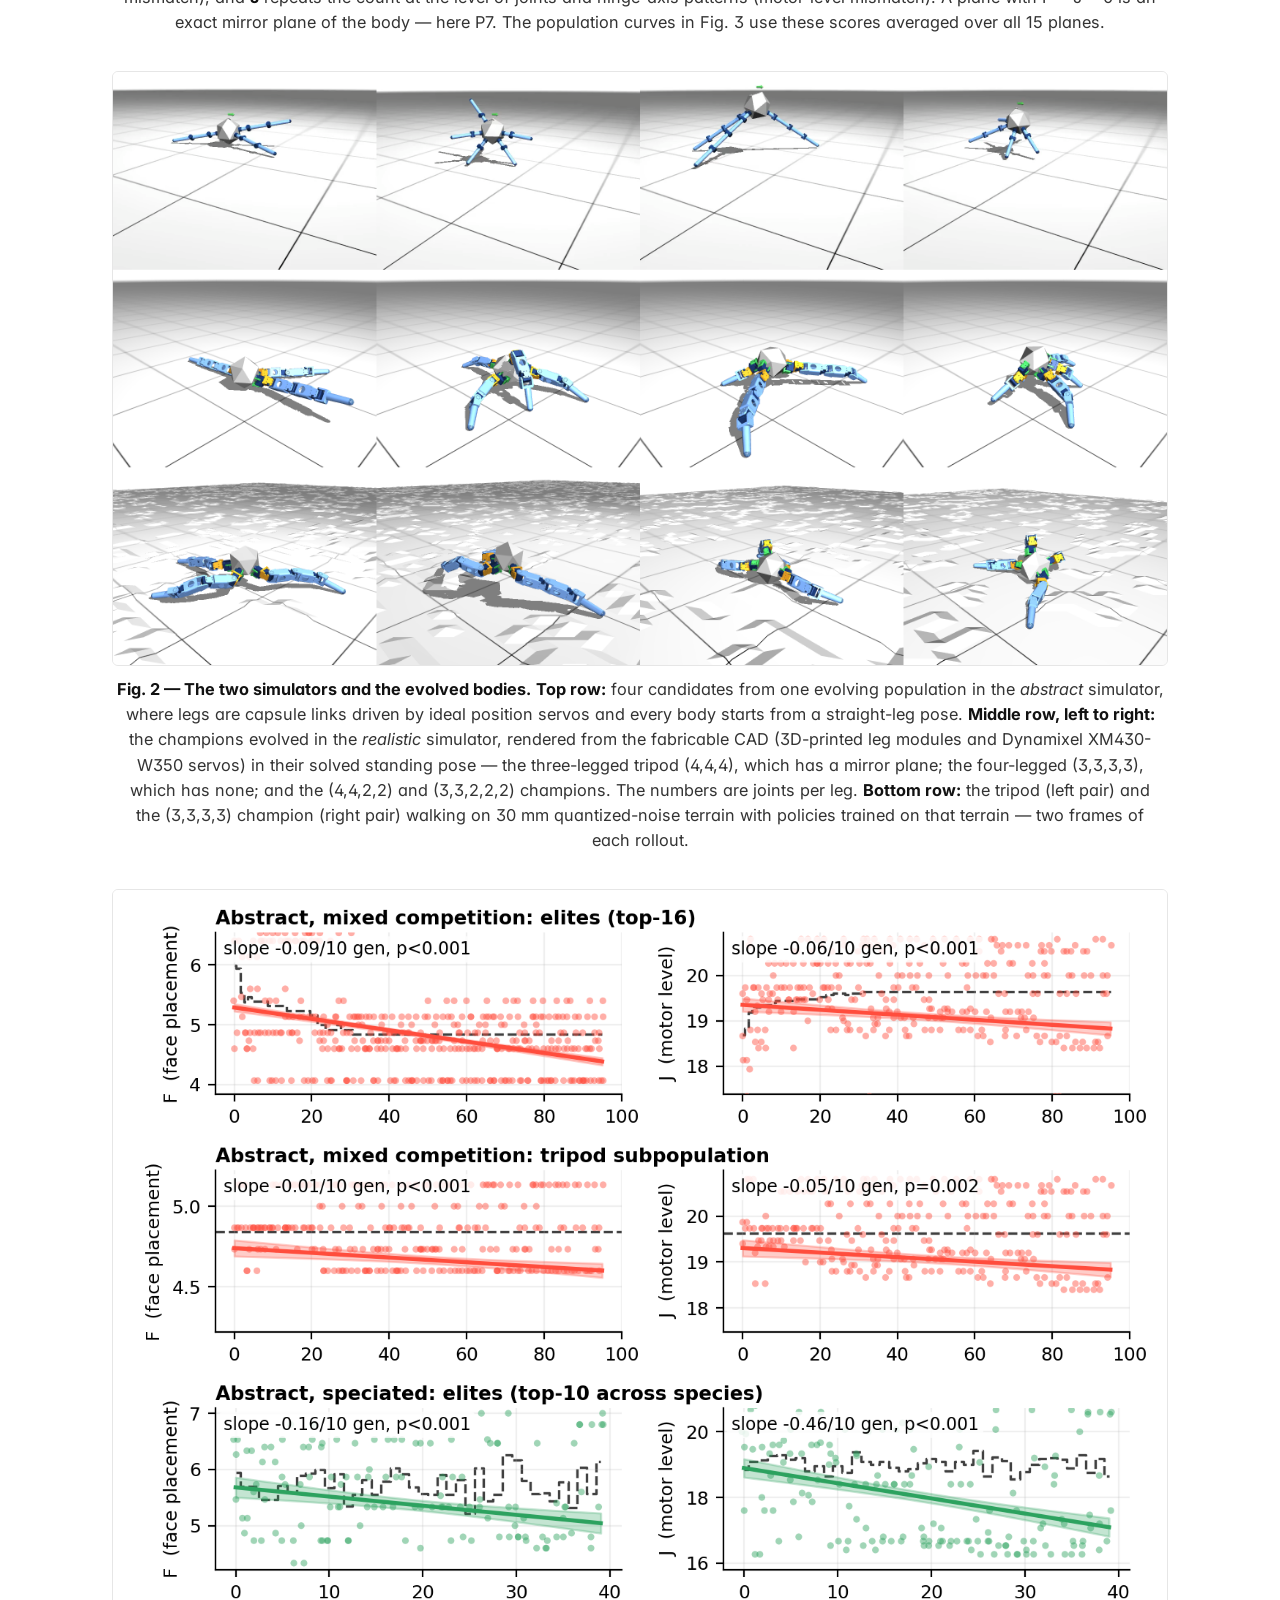
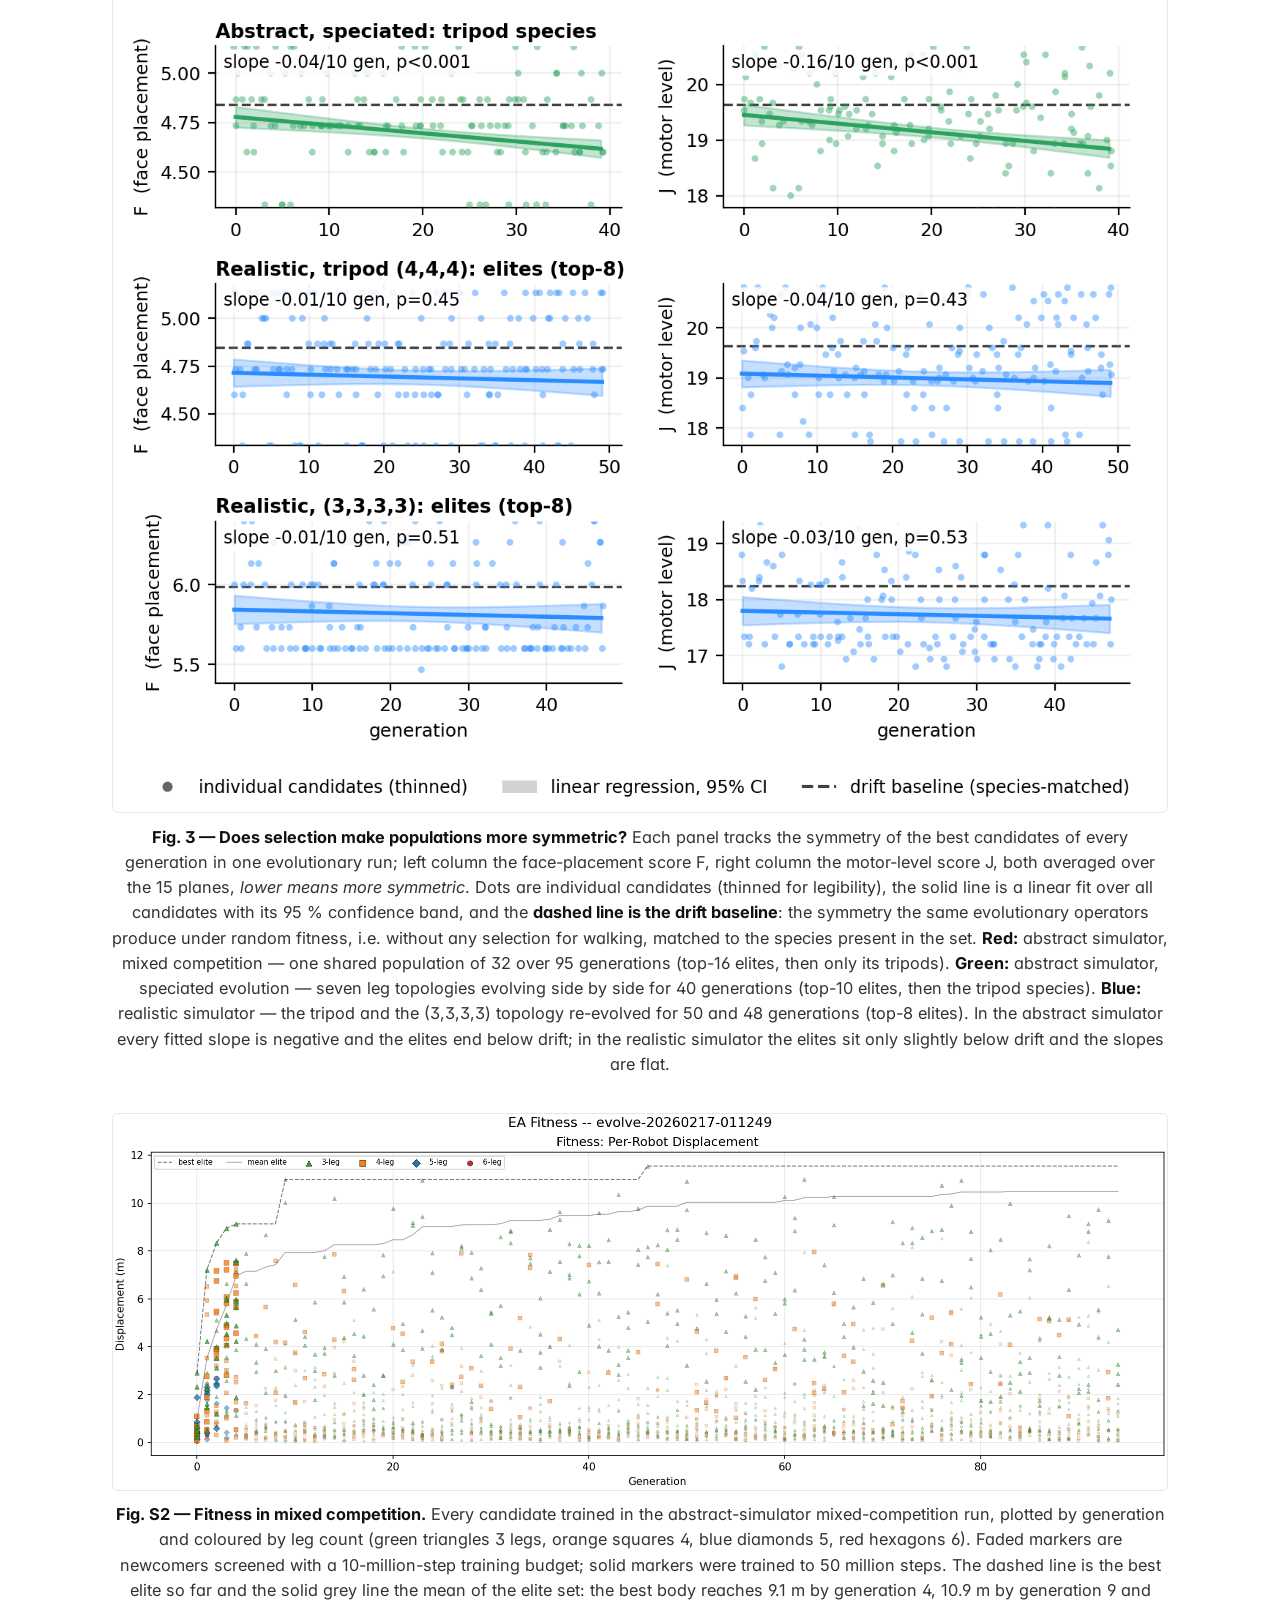
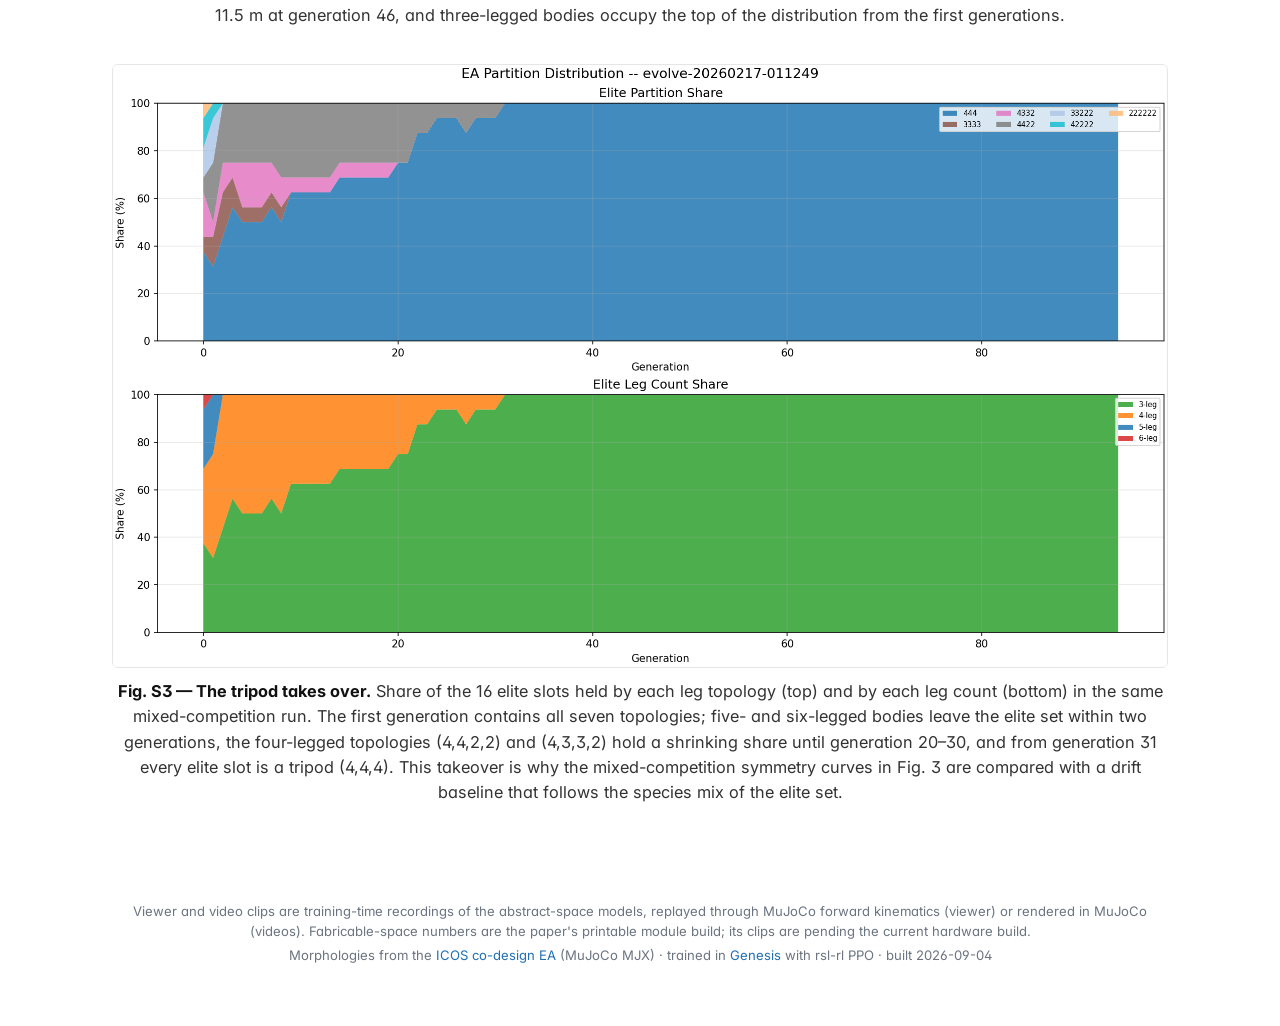
==== commit 9213c518: "Fabricable space complete: all 36 hw17 clips (flat + rough 30 mm, DR-centre recordings) and three co" ====
--- a/index.html
+++ b/index.html
@@ -9,7 +9,7 @@
 <meta property="og:description" content="An 18-morphology, 4-environment study on a modular icosahedral legged robot">
 <link rel="preconnect" href="https://fonts.googleapis.com">
 <link rel="stylesheet" href="https://fonts.googleapis.com/css2?family=Inter:wght@400;450;500;600;650;700&family=IBM+Plex+Mono:wght@400;500&display=swap">
-<link rel="stylesheet" href="site.css?v=16afd61718">
+<link rel="stylesheet" href="site.css?v=17d4bec545">
 <script type="importmap">{"imports":{"three":"./vendor/three.module.js","three/addons/":"./vendor/addons/"}}</script>
 </head>
 <body>
@@ -89,10 +89,10 @@
   <div class="lbl"><b>A3a</b><span class="sp">(4,4,4) · 3 legs</span></div>
   <div class="pairs">
     <button class="half abs" type="button" data-morph="g0_444_0" data-space="abstract" title="A3a, abstract space — load in the viewer">
-      <span class="thumb"><img src="figs/thumbs/g0_444_0_abs.webp?v=16afd61718" alt="A3a, abstract space" width="640" height="480" loading="lazy" decoding="async"></span>
+      <span class="thumb"><img src="figs/thumbs/g0_444_0_abs.webp?v=17d4bec545" alt="A3a, abstract space" width="640" height="480" loading="lazy" decoding="async"></span>
     </button>
     <button class="half fab" type="button" data-morph="g0_444_0" data-space="fabricable" title="A3a, hw17 build — load in the viewer">
-      <span class="thumb"><img src="figs/thumbs/g0_444_0_fab.webp?v=16afd61718" alt="A3a, hw17 build" width="640" height="480" loading="lazy" decoding="async"></span>
+      <span class="thumb"><img src="figs/thumbs/g0_444_0_fab.webp?v=17d4bec545" alt="A3a, hw17 build" width="640" height="480" loading="lazy" decoding="async"></span>
     </button>
   </div>
   <div class="pairs stats">
@@ -104,10 +104,10 @@
   <div class="lbl"><b>A3b</b><span class="sp">(4,4,4) · 3 legs</span></div>
   <div class="pairs">
     <button class="half abs" type="button" data-morph="g0_444_1" data-space="abstract" title="A3b, abstract space — load in the viewer">
-      <span class="thumb"><img src="figs/thumbs/g0_444_1_abs.webp?v=16afd61718" alt="A3b, abstract space" width="640" height="480" loading="lazy" decoding="async"></span>
+      <span class="thumb"><img src="figs/thumbs/g0_444_1_abs.webp?v=17d4bec545" alt="A3b, abstract space" width="640" height="480" loading="lazy" decoding="async"></span>
     </button>
     <button class="half fab" type="button" data-morph="g0_444_1" data-space="fabricable" title="A3b, hw17 build — load in the viewer">
-      <span class="thumb"><img src="figs/thumbs/g0_444_1_fab.webp?v=16afd61718" alt="A3b, hw17 build" width="640" height="480" loading="lazy" decoding="async"></span>
+      <span class="thumb"><img src="figs/thumbs/g0_444_1_fab.webp?v=17d4bec545" alt="A3b, hw17 build" width="640" height="480" loading="lazy" decoding="async"></span>
     </button>
   </div>
   <div class="pairs stats">
@@ -119,40 +119,40 @@
   <div class="lbl"><b>T3</b><span class="sp">(4,4,4) · 3 legs</span></div>
   <div class="pairs">
     <button class="half abs" type="button" data-morph="tripod" data-space="abstract" title="T3, abstract space — load in the viewer">
-      <span class="thumb"><img src="figs/thumbs/tripod_abs.webp?v=16afd61718" alt="T3, abstract space" width="640" height="480" loading="lazy" decoding="async"></span>
+      <span class="thumb"><img src="figs/thumbs/tripod_abs.webp?v=17d4bec545" alt="T3, abstract space" width="640" height="480" loading="lazy" decoding="async"></span>
     </button>
     <button class="half fab" type="button" data-morph="tripod" data-space="fabricable" title="T3, hw17 build — load in the viewer">
-      <span class="thumb"><img src="figs/thumbs/tripod_fab.webp?v=16afd61718" alt="T3, hw17 build" width="640" height="480" loading="lazy" decoding="async"></span>
+      <span class="thumb"><img src="figs/thumbs/tripod_fab.webp?v=17d4bec545" alt="T3, hw17 build" width="640" height="480" loading="lazy" decoding="async"></span>
     </button>
   </div>
   <div class="pairs stats">
     <span class="stat abs" title="abstract space (original study): 20 s displacement of the recorded clip on flat ground"><b>11.2 m</b><span>abstract · flat</span></span>
-    <span class="stat fab" title="hw17 build (XM430 motor model, printed parts): 20 s displacement of the recorded clip on flat ground; rough = on the 30 mm field"><b>6.0 m</b><span>hw17 · flat · rough —</span></span>
+    <span class="stat fab" title="hw17 build (XM430 motor model, printed parts): 20 s displacement of the recorded clip on flat ground; rough = on the 30 mm field"><b>6.0 m</b><span>hw17 · flat · rough 0.3 m</span></span>
   </div>
 </div>
 <div class="card" data-morph="g0_4422_1">
   <div class="lbl"><b>D4b</b><span class="sp">(4,4,2,2) · 4 legs</span></div>
   <div class="pairs">
     <button class="half abs" type="button" data-morph="g0_4422_1" data-space="abstract" title="D4b, abstract space — load in the viewer">
-      <span class="thumb"><img src="figs/thumbs/g0_4422_1_abs.webp?v=16afd61718" alt="D4b, abstract space" width="640" height="480" loading="lazy" decoding="async"></span>
+      <span class="thumb"><img src="figs/thumbs/g0_4422_1_abs.webp?v=17d4bec545" alt="D4b, abstract space" width="640" height="480" loading="lazy" decoding="async"></span>
     </button>
     <button class="half fab" type="button" data-morph="g0_4422_1" data-space="fabricable" title="D4b, hw17 build — load in the viewer">
-      <span class="thumb"><img src="figs/thumbs/g0_4422_1_fab.webp?v=16afd61718" alt="D4b, hw17 build" width="640" height="480" loading="lazy" decoding="async"></span>
+      <span class="thumb"><img src="figs/thumbs/g0_4422_1_fab.webp?v=17d4bec545" alt="D4b, hw17 build" width="640" height="480" loading="lazy" decoding="async"></span>
     </button>
   </div>
   <div class="pairs stats">
     <span class="stat abs" title="abstract space (original study): 20 s displacement of the recorded clip on flat ground"><b>10.9 m</b><span>abstract · flat</span></span>
-    <span class="stat fab" title="hw17 build (XM430 motor model, printed parts): 20 s displacement of the recorded clip on flat ground; rough = on the 30 mm field"><b>—</b><span>hw17 · flat · rough 1.4 m</span></span>
+    <span class="stat fab" title="hw17 build (XM430 motor model, printed parts): 20 s displacement of the recorded clip on flat ground; rough = on the 30 mm field"><b>0.3 m</b><span>hw17 · flat · rough 1.4 m</span></span>
   </div>
 </div>
 <div class="card" data-morph="g0_42222_0">
   <div class="lbl"><b>E5a</b><span class="sp">(4,2,2,2,2) · 5 legs</span></div>
   <div class="pairs">
     <button class="half abs" type="button" data-morph="g0_42222_0" data-space="abstract" title="E5a, abstract space — load in the viewer">
-      <span class="thumb"><img src="figs/thumbs/g0_42222_0_abs.webp?v=16afd61718" alt="E5a, abstract space" width="640" height="480" loading="lazy" decoding="async"></span>
+      <span class="thumb"><img src="figs/thumbs/g0_42222_0_abs.webp?v=17d4bec545" alt="E5a, abstract space" width="640" height="480" loading="lazy" decoding="async"></span>
     </button>
     <button class="half fab" type="button" data-morph="g0_42222_0" data-space="fabricable" title="E5a, hw17 build — load in the viewer">
-      <span class="thumb"><img src="figs/thumbs/g0_42222_0_fab.webp?v=16afd61718" alt="E5a, hw17 build" width="640" height="480" loading="lazy" decoding="async"></span>
+      <span class="thumb"><img src="figs/thumbs/g0_42222_0_fab.webp?v=17d4bec545" alt="E5a, hw17 build" width="640" height="480" loading="lazy" decoding="async"></span>
     </button>
   </div>
   <div class="pairs stats">
@@ -164,10 +164,10 @@
   <div class="lbl"><b>B4a</b><span class="sp">(3,3,3,3) · 4 legs</span></div>
   <div class="pairs">
     <button class="half abs" type="button" data-morph="g0_3333_0" data-space="abstract" title="B4a, abstract space — load in the viewer">
-      <span class="thumb"><img src="figs/thumbs/g0_3333_0_abs.webp?v=16afd61718" alt="B4a, abstract space" width="640" height="480" loading="lazy" decoding="async"></span>
+      <span class="thumb"><img src="figs/thumbs/g0_3333_0_abs.webp?v=17d4bec545" alt="B4a, abstract space" width="640" height="480" loading="lazy" decoding="async"></span>
     </button>
     <button class="half fab" type="button" data-morph="g0_3333_0" data-space="fabricable" title="B4a, hw17 build — load in the viewer">
-      <span class="thumb"><img src="figs/thumbs/g0_3333_0_fab.webp?v=16afd61718" alt="B4a, hw17 build" width="640" height="480" loading="lazy" decoding="async"></span>
+      <span class="thumb"><img src="figs/thumbs/g0_3333_0_fab.webp?v=17d4bec545" alt="B4a, hw17 build" width="640" height="480" loading="lazy" decoding="async"></span>
     </button>
   </div>
   <div class="pairs stats">
@@ -179,25 +179,25 @@
   <div class="lbl"><b>B4b</b><span class="sp">(3,3,3,3) · 4 legs</span></div>
   <div class="pairs">
     <button class="half abs" type="button" data-morph="g0_3333_1" data-space="abstract" title="B4b, abstract space — load in the viewer">
-      <span class="thumb"><img src="figs/thumbs/g0_3333_1_abs.webp?v=16afd61718" alt="B4b, abstract space" width="640" height="480" loading="lazy" decoding="async"></span>
+      <span class="thumb"><img src="figs/thumbs/g0_3333_1_abs.webp?v=17d4bec545" alt="B4b, abstract space" width="640" height="480" loading="lazy" decoding="async"></span>
     </button>
     <button class="half fab" type="button" data-morph="g0_3333_1" data-space="fabricable" title="B4b, hw17 build — load in the viewer">
-      <span class="thumb"><img src="figs/thumbs/g0_3333_1_fab.webp?v=16afd61718" alt="B4b, hw17 build" width="640" height="480" loading="lazy" decoding="async"></span>
+      <span class="thumb"><img src="figs/thumbs/g0_3333_1_fab.webp?v=17d4bec545" alt="B4b, hw17 build" width="640" height="480" loading="lazy" decoding="async"></span>
     </button>
   </div>
   <div class="pairs stats">
     <span class="stat abs" title="abstract space (original study): 20 s displacement of the recorded clip on flat ground"><b>8.9 m</b><span>abstract · flat</span></span>
-    <span class="stat fab" title="hw17 build (XM430 motor model, printed parts): 20 s displacement of the recorded clip on flat ground; rough = on the 30 mm field"><b>7.6 m</b><span>hw17 · flat · rough —</span></span>
+    <span class="stat fab" title="hw17 build (XM430 motor model, printed parts): 20 s displacement of the recorded clip on flat ground; rough = on the 30 mm field"><b>7.6 m</b><span>hw17 · flat · rough 0.2 m</span></span>
   </div>
 </div>
 <div class="card" data-morph="g0_4332_0">
   <div class="lbl"><b>C4a</b><span class="sp">(4,3,3,2) · 4 legs</span></div>
   <div class="pairs">
     <button class="half abs" type="button" data-morph="g0_4332_0" data-space="abstract" title="C4a, abstract space — load in the viewer">
-      <span class="thumb"><img src="figs/thumbs/g0_4332_0_abs.webp?v=16afd61718" alt="C4a, abstract space" width="640" height="480" loading="lazy" decoding="async"></span>
+      <span class="thumb"><img src="figs/thumbs/g0_4332_0_abs.webp?v=17d4bec545" alt="C4a, abstract space" width="640" height="480" loading="lazy" decoding="async"></span>
     </button>
     <button class="half fab" type="button" data-morph="g0_4332_0" data-space="fabricable" title="C4a, hw17 build — load in the viewer">
-      <span class="thumb"><img src="figs/thumbs/g0_4332_0_fab.webp?v=16afd61718" alt="C4a, hw17 build" width="640" height="480" loading="lazy" decoding="async"></span>
+      <span class="thumb"><img src="figs/thumbs/g0_4332_0_fab.webp?v=17d4bec545" alt="C4a, hw17 build" width="640" height="480" loading="lazy" decoding="async"></span>
     </button>
   </div>
   <div class="pairs stats">
@@ -209,10 +209,10 @@
   <div class="lbl"><b>Q4</b><span class="sp">(3,3,3,3) · 4 legs</span></div>
   <div class="pairs">
     <button class="half abs" type="button" data-morph="quadruped" data-space="abstract" title="Q4, abstract space — load in the viewer">
-      <span class="thumb"><img src="figs/thumbs/quadruped_abs.webp?v=16afd61718" alt="Q4, abstract space" width="640" height="480" loading="lazy" decoding="async"></span>
+      <span class="thumb"><img src="figs/thumbs/quadruped_abs.webp?v=17d4bec545" alt="Q4, abstract space" width="640" height="480" loading="lazy" decoding="async"></span>
     </button>
     <button class="half fab" type="button" data-morph="quadruped" data-space="fabricable" title="Q4, hw17 build — load in the viewer">
-      <span class="thumb"><img src="figs/thumbs/quadruped_fab.webp?v=16afd61718" alt="Q4, hw17 build" width="640" height="480" loading="lazy" decoding="async"></span>
+      <span class="thumb"><img src="figs/thumbs/quadruped_fab.webp?v=17d4bec545" alt="Q4, hw17 build" width="640" height="480" loading="lazy" decoding="async"></span>
     </button>
   </div>
   <div class="pairs stats">
@@ -224,25 +224,25 @@
   <div class="lbl"><b>C4b</b><span class="sp">(4,3,3,2) · 4 legs</span></div>
   <div class="pairs">
     <button class="half abs" type="button" data-morph="g0_4332_1" data-space="abstract" title="C4b, abstract space — load in the viewer">
-      <span class="thumb"><img src="figs/thumbs/g0_4332_1_abs.webp?v=16afd61718" alt="C4b, abstract space" width="640" height="480" loading="lazy" decoding="async"></span>
+      <span class="thumb"><img src="figs/thumbs/g0_4332_1_abs.webp?v=17d4bec545" alt="C4b, abstract space" width="640" height="480" loading="lazy" decoding="async"></span>
     </button>
     <button class="half fab" type="button" data-morph="g0_4332_1" data-space="fabricable" title="C4b, hw17 build — load in the viewer">
-      <span class="thumb"><img src="figs/thumbs/g0_4332_1_fab.webp?v=16afd61718" alt="C4b, hw17 build" width="640" height="480" loading="lazy" decoding="async"></span>
+      <span class="thumb"><img src="figs/thumbs/g0_4332_1_fab.webp?v=17d4bec545" alt="C4b, hw17 build" width="640" height="480" loading="lazy" decoding="async"></span>
     </button>
   </div>
   <div class="pairs stats">
     <span class="stat abs" title="abstract space (original study): 20 s displacement of the recorded clip on flat ground"><b>7.6 m</b><span>abstract · flat</span></span>
-    <span class="stat fab" title="hw17 build (XM430 motor model, printed parts): 20 s displacement of the recorded clip on flat ground; rough = on the 30 mm field"><b>—</b><span>hw17 · flat · rough 3.3 m</span></span>
+    <span class="stat fab" title="hw17 build (XM430 motor model, printed parts): 20 s displacement of the recorded clip on flat ground; rough = on the 30 mm field"><b>0.2 m</b><span>hw17 · flat · rough 3.3 m</span></span>
   </div>
 </div>
 <div class="card" data-morph="g0_33222_0">
   <div class="lbl"><b>F5a</b><span class="sp">(3,3,2,2,2) · 5 legs</span></div>
   <div class="pairs">
     <button class="half abs" type="button" data-morph="g0_33222_0" data-space="abstract" title="F5a, abstract space — load in the viewer">
-      <span class="thumb"><img src="figs/thumbs/g0_33222_0_abs.webp?v=16afd61718" alt="F5a, abstract space" width="640" height="480" loading="lazy" decoding="async"></span>
+      <span class="thumb"><img src="figs/thumbs/g0_33222_0_abs.webp?v=17d4bec545" alt="F5a, abstract space" width="640" height="480" loading="lazy" decoding="async"></span>
     </button>
     <button class="half fab" type="button" data-morph="g0_33222_0" data-space="fabricable" title="F5a, hw17 build — load in the viewer">
-      <span class="thumb"><img src="figs/thumbs/g0_33222_0_fab.webp?v=16afd61718" alt="F5a, hw17 build" width="640" height="480" loading="lazy" decoding="async"></span>
+      <span class="thumb"><img src="figs/thumbs/g0_33222_0_fab.webp?v=17d4bec545" alt="F5a, hw17 build" width="640" height="480" loading="lazy" decoding="async"></span>
     </button>
   </div>
   <div class="pairs stats">
@@ -254,10 +254,10 @@
   <div class="lbl"><b>D4a</b><span class="sp">(4,4,2,2) · 4 legs</span></div>
   <div class="pairs">
     <button class="half abs" type="button" data-morph="g0_4422_0" data-space="abstract" title="D4a, abstract space — load in the viewer">
-      <span class="thumb"><img src="figs/thumbs/g0_4422_0_abs.webp?v=16afd61718" alt="D4a, abstract space" width="640" height="480" loading="lazy" decoding="async"></span>
+      <span class="thumb"><img src="figs/thumbs/g0_4422_0_abs.webp?v=17d4bec545" alt="D4a, abstract space" width="640" height="480" loading="lazy" decoding="async"></span>
     </button>
     <button class="half fab" type="button" data-morph="g0_4422_0" data-space="fabricable" title="D4a, hw17 build — load in the viewer">
-      <span class="thumb"><img src="figs/thumbs/g0_4422_0_fab.webp?v=16afd61718" alt="D4a, hw17 build" width="640" height="480" loading="lazy" decoding="async"></span>
+      <span class="thumb"><img src="figs/thumbs/g0_4422_0_fab.webp?v=17d4bec545" alt="D4a, hw17 build" width="640" height="480" loading="lazy" decoding="async"></span>
     </button>
   </div>
   <div class="pairs stats">
@@ -269,10 +269,10 @@
   <div class="lbl"><b>E5b</b><span class="sp">(4,2,2,2,2) · 5 legs</span></div>
   <div class="pairs">
     <button class="half abs" type="button" data-morph="g0_42222_1" data-space="abstract" title="E5b, abstract space — load in the viewer">
-      <span class="thumb"><img src="figs/thumbs/g0_42222_1_abs.webp?v=16afd61718" alt="E5b, abstract space" width="640" height="480" loading="lazy" decoding="async"></span>
+      <span class="thumb"><img src="figs/thumbs/g0_42222_1_abs.webp?v=17d4bec545" alt="E5b, abstract space" width="640" height="480" loading="lazy" decoding="async"></span>
     </button>
     <button class="half fab" type="button" data-morph="g0_42222_1" data-space="fabricable" title="E5b, hw17 build — load in the viewer">
-      <span class="thumb"><img src="figs/thumbs/g0_42222_1_fab.webp?v=16afd61718" alt="E5b, hw17 build" width="640" height="480" loading="lazy" decoding="async"></span>
+      <span class="thumb"><img src="figs/thumbs/g0_42222_1_fab.webp?v=17d4bec545" alt="E5b, hw17 build" width="640" height="480" loading="lazy" decoding="async"></span>
     </button>
   </div>
   <div class="pairs stats">
@@ -284,25 +284,25 @@
   <div class="lbl"><b>H6</b><span class="sp">(2,2,2,2,2,2) · 6 legs</span></div>
   <div class="pairs">
     <button class="half abs" type="button" data-morph="hexapod" data-space="abstract" title="H6, abstract space — load in the viewer">
-      <span class="thumb"><img src="figs/thumbs/hexapod_abs.webp?v=16afd61718" alt="H6, abstract space" width="640" height="480" loading="lazy" decoding="async"></span>
+      <span class="thumb"><img src="figs/thumbs/hexapod_abs.webp?v=17d4bec545" alt="H6, abstract space" width="640" height="480" loading="lazy" decoding="async"></span>
     </button>
     <button class="half fab" type="button" data-morph="hexapod" data-space="fabricable" title="H6, hw17 build — load in the viewer">
-      <span class="thumb"><img src="figs/thumbs/hexapod_fab.webp?v=16afd61718" alt="H6, hw17 build" width="640" height="480" loading="lazy" decoding="async"></span>
+      <span class="thumb"><img src="figs/thumbs/hexapod_fab.webp?v=17d4bec545" alt="H6, hw17 build" width="640" height="480" loading="lazy" decoding="async"></span>
     </button>
   </div>
   <div class="pairs stats">
     <span class="stat abs" title="abstract space (original study): 20 s displacement of the recorded clip on flat ground"><b>3.5 m</b><span>abstract · flat</span></span>
-    <span class="stat fab" title="hw17 build (XM430 motor model, printed parts): 20 s displacement of the recorded clip on flat ground; rough = on the 30 mm field"><b>2.6 m</b><span>hw17 · flat · rough —</span></span>
+    <span class="stat fab" title="hw17 build (XM430 motor model, printed parts): 20 s displacement of the recorded clip on flat ground; rough = on the 30 mm field"><b>2.6 m</b><span>hw17 · flat · rough 0.3 m</span></span>
   </div>
 </div>
 <div class="card" data-morph="mixed">
   <div class="lbl"><b>M5</b><span class="sp">(3,3,2,2,2) · 5 legs</span></div>
   <div class="pairs">
     <button class="half abs" type="button" data-morph="mixed" data-space="abstract" title="M5, abstract space — load in the viewer">
-      <span class="thumb"><img src="figs/thumbs/mixed_abs.webp?v=16afd61718" alt="M5, abstract space" width="640" height="480" loading="lazy" decoding="async"></span>
+      <span class="thumb"><img src="figs/thumbs/mixed_abs.webp?v=17d4bec545" alt="M5, abstract space" width="640" height="480" loading="lazy" decoding="async"></span>
     </button>
     <button class="half fab" type="button" data-morph="mixed" data-space="fabricable" title="M5, hw17 build — load in the viewer">
-      <span class="thumb"><img src="figs/thumbs/mixed_fab.webp?v=16afd61718" alt="M5, hw17 build" width="640" height="480" loading="lazy" decoding="async"></span>
+      <span class="thumb"><img src="figs/thumbs/mixed_fab.webp?v=17d4bec545" alt="M5, hw17 build" width="640" height="480" loading="lazy" decoding="async"></span>
     </button>
   </div>
   <div class="pairs stats">
@@ -314,25 +314,25 @@
   <div class="lbl"><b>F5b</b><span class="sp">(3,3,2,2,2) · 5 legs</span></div>
   <div class="pairs">
     <button class="half abs" type="button" data-morph="g0_33222_1" data-space="abstract" title="F5b, abstract space — load in the viewer">
-      <span class="thumb"><img src="figs/thumbs/g0_33222_1_abs.webp?v=16afd61718" alt="F5b, abstract space" width="640" height="480" loading="lazy" decoding="async"></span>
+      <span class="thumb"><img src="figs/thumbs/g0_33222_1_abs.webp?v=17d4bec545" alt="F5b, abstract space" width="640" height="480" loading="lazy" decoding="async"></span>
     </button>
     <button class="half fab" type="button" data-morph="g0_33222_1" data-space="fabricable" title="F5b, hw17 build — load in the viewer">
-      <span class="thumb"><img src="figs/thumbs/g0_33222_1_fab.webp?v=16afd61718" alt="F5b, hw17 build" width="640" height="480" loading="lazy" decoding="async"></span>
+      <span class="thumb"><img src="figs/thumbs/g0_33222_1_fab.webp?v=17d4bec545" alt="F5b, hw17 build" width="640" height="480" loading="lazy" decoding="async"></span>
     </button>
   </div>
   <div class="pairs stats">
     <span class="stat abs" title="abstract space (original study): 20 s displacement of the recorded clip on flat ground"><b>2.8 m</b><span>abstract · flat</span></span>
-    <span class="stat fab" title="hw17 build (XM430 motor model, printed parts): 20 s displacement of the recorded clip on flat ground; rough = on the 30 mm field"><b>0.7 m</b><span>hw17 · flat · rough —</span></span>
+    <span class="stat fab" title="hw17 build (XM430 motor model, printed parts): 20 s displacement of the recorded clip on flat ground; rough = on the 30 mm field"><b>0.7 m</b><span>hw17 · flat · rough 0.8 m</span></span>
   </div>
 </div>
 <div class="card" data-morph="g0_222222_0">
   <div class="lbl"><b>G6a</b><span class="sp">(2,2,2,2,2,2) · 6 legs</span></div>
   <div class="pairs">
     <button class="half abs" type="button" data-morph="g0_222222_0" data-space="abstract" title="G6a, abstract space — load in the viewer">
-      <span class="thumb"><img src="figs/thumbs/g0_222222_0_abs.webp?v=16afd61718" alt="G6a, abstract space" width="640" height="480" loading="lazy" decoding="async"></span>
+      <span class="thumb"><img src="figs/thumbs/g0_222222_0_abs.webp?v=17d4bec545" alt="G6a, abstract space" width="640" height="480" loading="lazy" decoding="async"></span>
     </button>
     <button class="half fab" type="button" data-morph="g0_222222_0" data-space="fabricable" title="G6a, hw17 build — load in the viewer">
-      <span class="thumb"><img src="figs/thumbs/g0_222222_0_fab.webp?v=16afd61718" alt="G6a, hw17 build" width="640" height="480" loading="lazy" decoding="async"></span>
+      <span class="thumb"><img src="figs/thumbs/g0_222222_0_fab.webp?v=17d4bec545" alt="G6a, hw17 build" width="640" height="480" loading="lazy" decoding="async"></span>
     </button>
   </div>
   <div class="pairs stats">
@@ -344,10 +344,10 @@
   <div class="lbl"><b>G6b</b><span class="sp">(2,2,2,2,2,2) · 6 legs</span></div>
   <div class="pairs">
     <button class="half abs" type="button" data-morph="g0_222222_1" data-space="abstract" title="G6b, abstract space — load in the viewer">
-      <span class="thumb"><img src="figs/thumbs/g0_222222_1_abs.webp?v=16afd61718" alt="G6b, abstract space" width="640" height="480" loading="lazy" decoding="async"></span>
+      <span class="thumb"><img src="figs/thumbs/g0_222222_1_abs.webp?v=17d4bec545" alt="G6b, abstract space" width="640" height="480" loading="lazy" decoding="async"></span>
     </button>
     <button class="half fab" type="button" data-morph="g0_222222_1" data-space="fabricable" title="G6b, hw17 build — load in the viewer">
-      <span class="thumb"><img src="figs/thumbs/g0_222222_1_fab.webp?v=16afd61718" alt="G6b, hw17 build" width="640" height="480" loading="lazy" decoding="async"></span>
+      <span class="thumb"><img src="figs/thumbs/g0_222222_1_fab.webp?v=17d4bec545" alt="G6b, hw17 build" width="640" height="480" loading="lazy" decoding="async"></span>
     </button>
   </div>
   <div class="pairs stats">
@@ -388,6 +388,6 @@
   </div>
 </footer>
 
-<script type="module" src="viewer.js?v=16afd61718"></script>
+<script type="module" src="viewer.js?v=17d4bec545"></script>
 </body>
 </html>
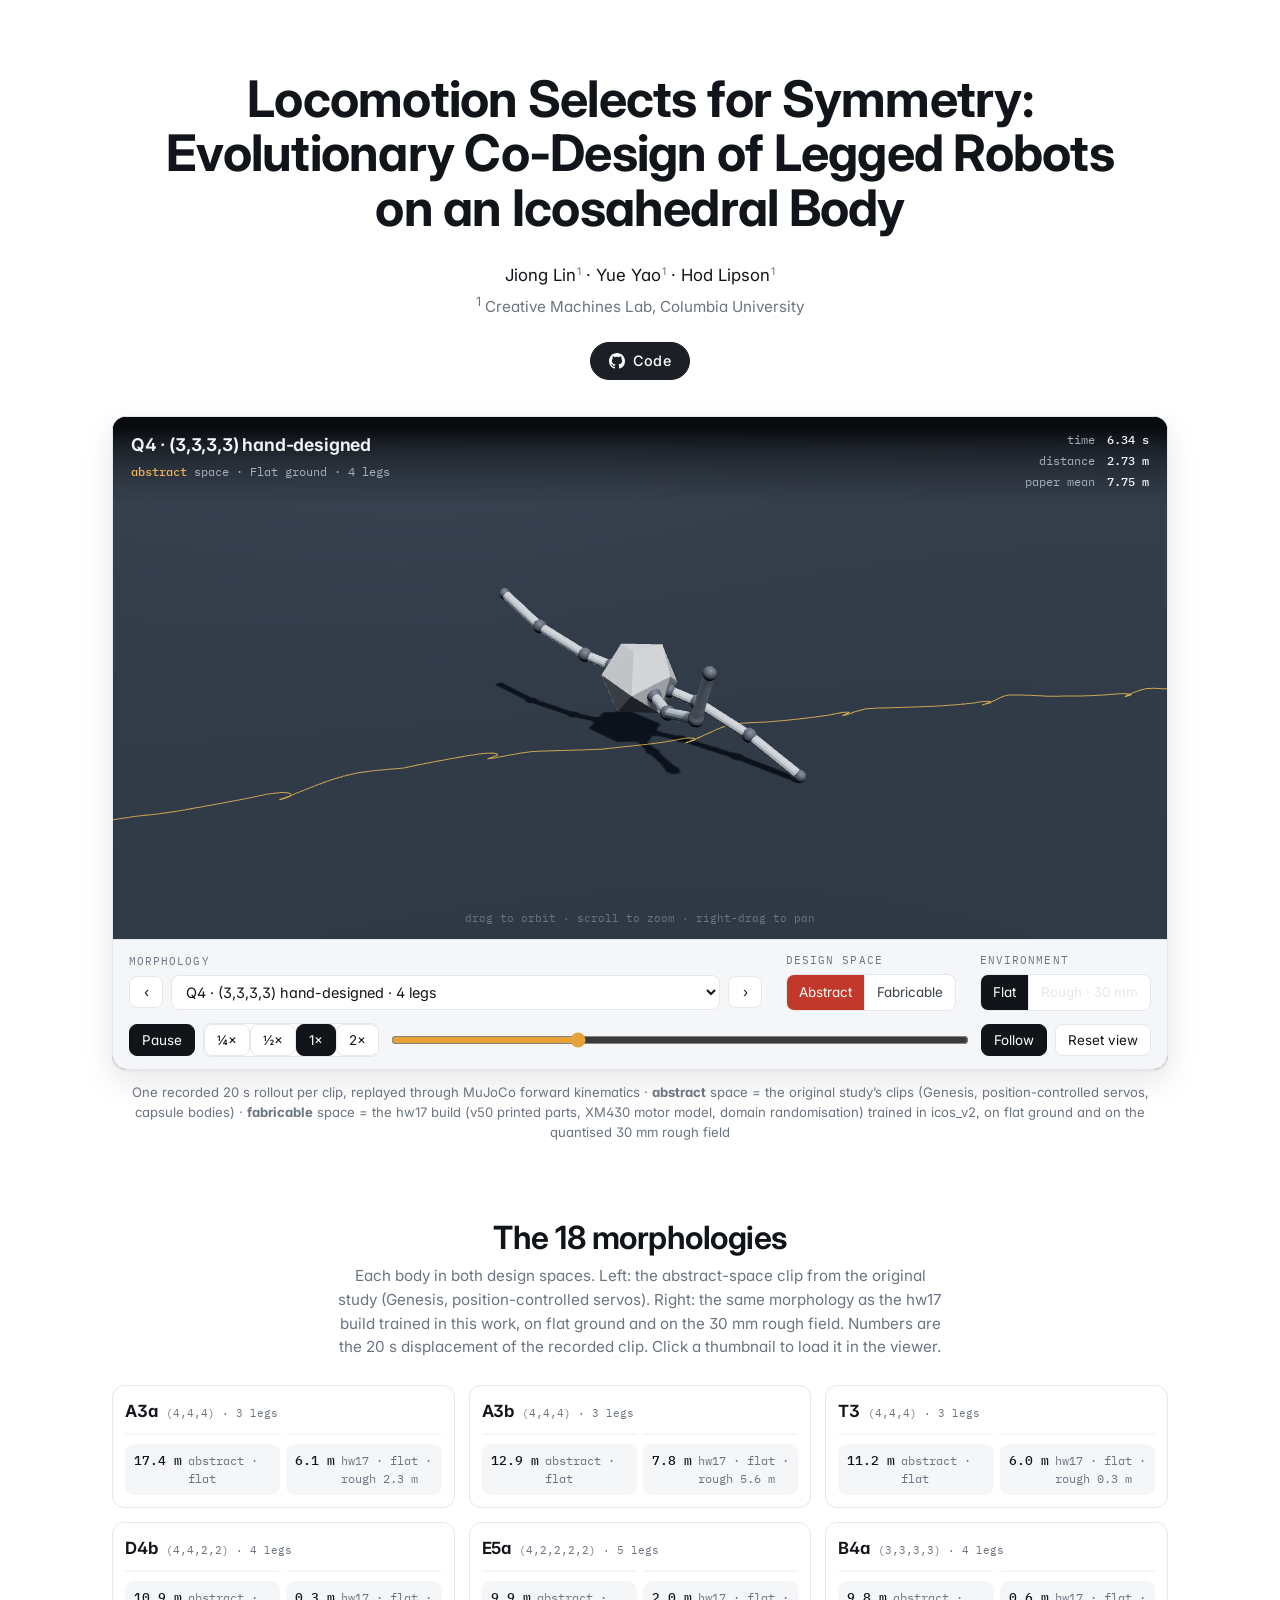
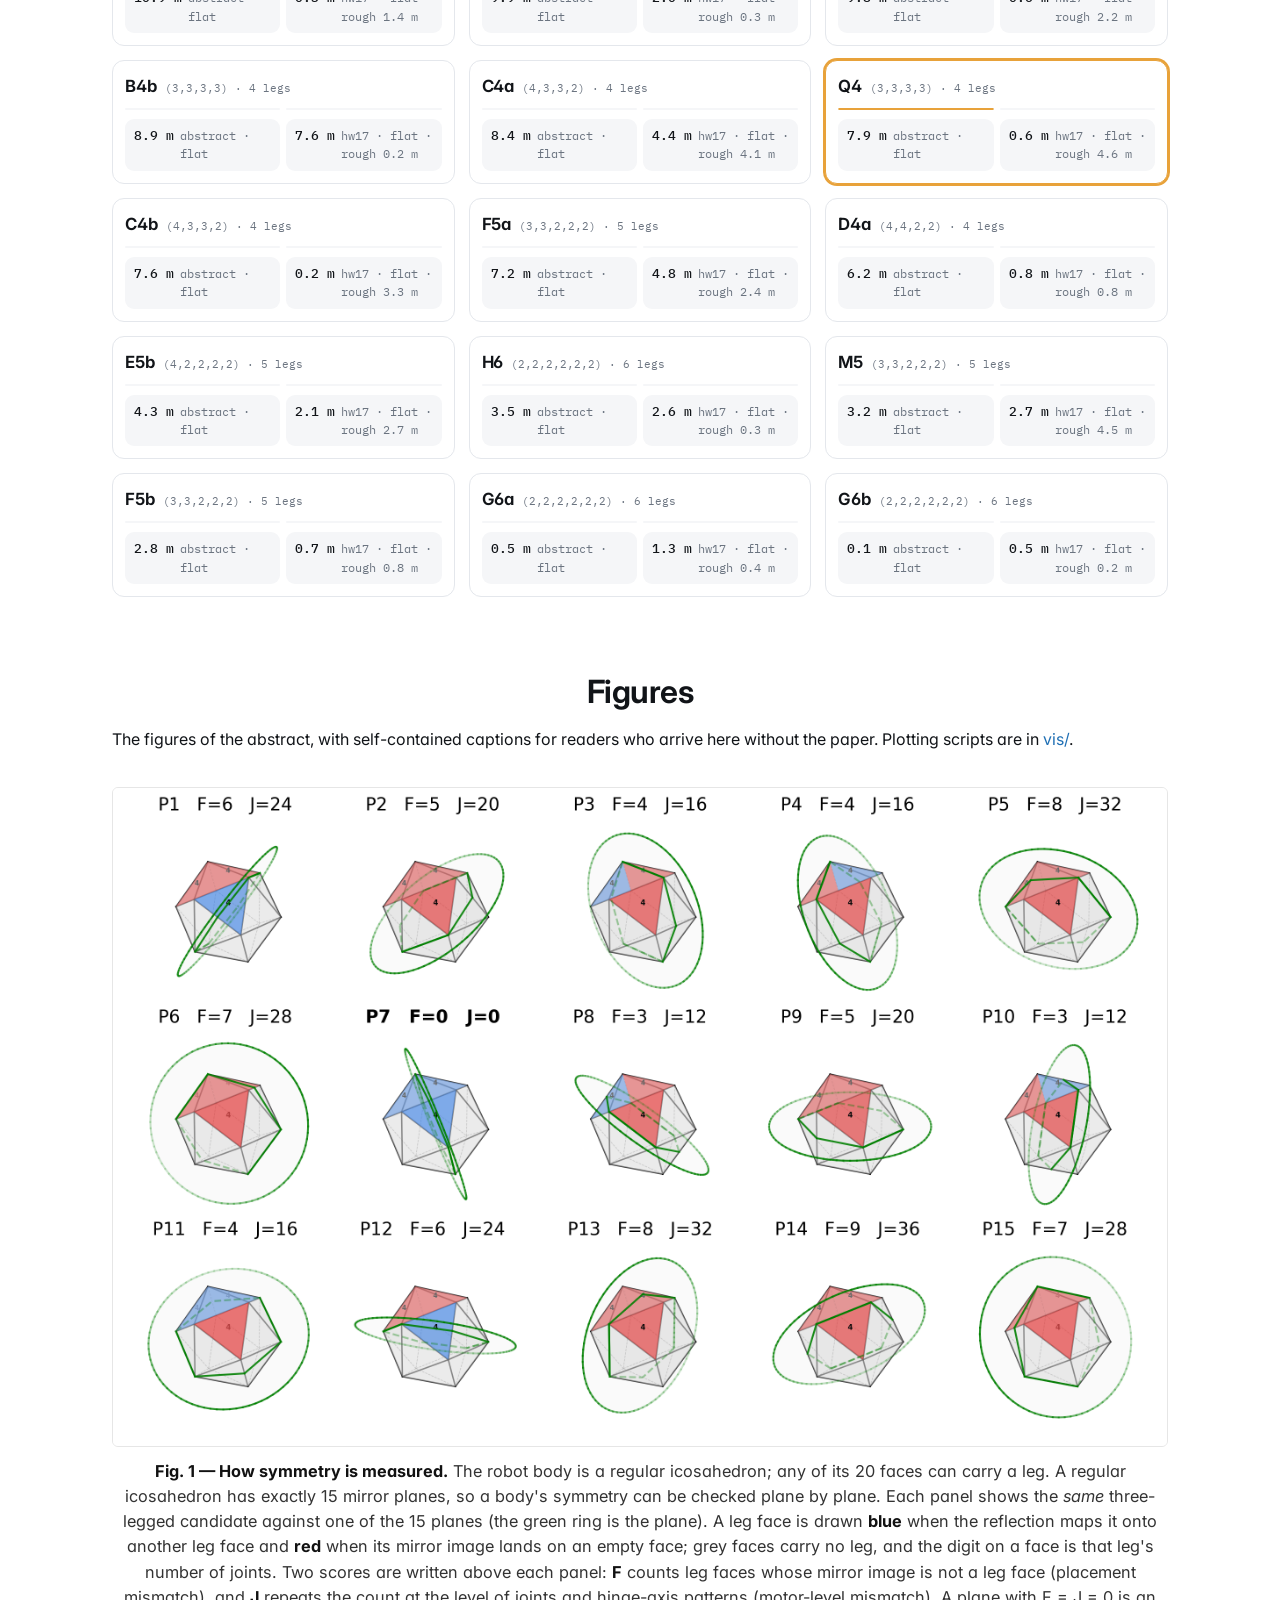
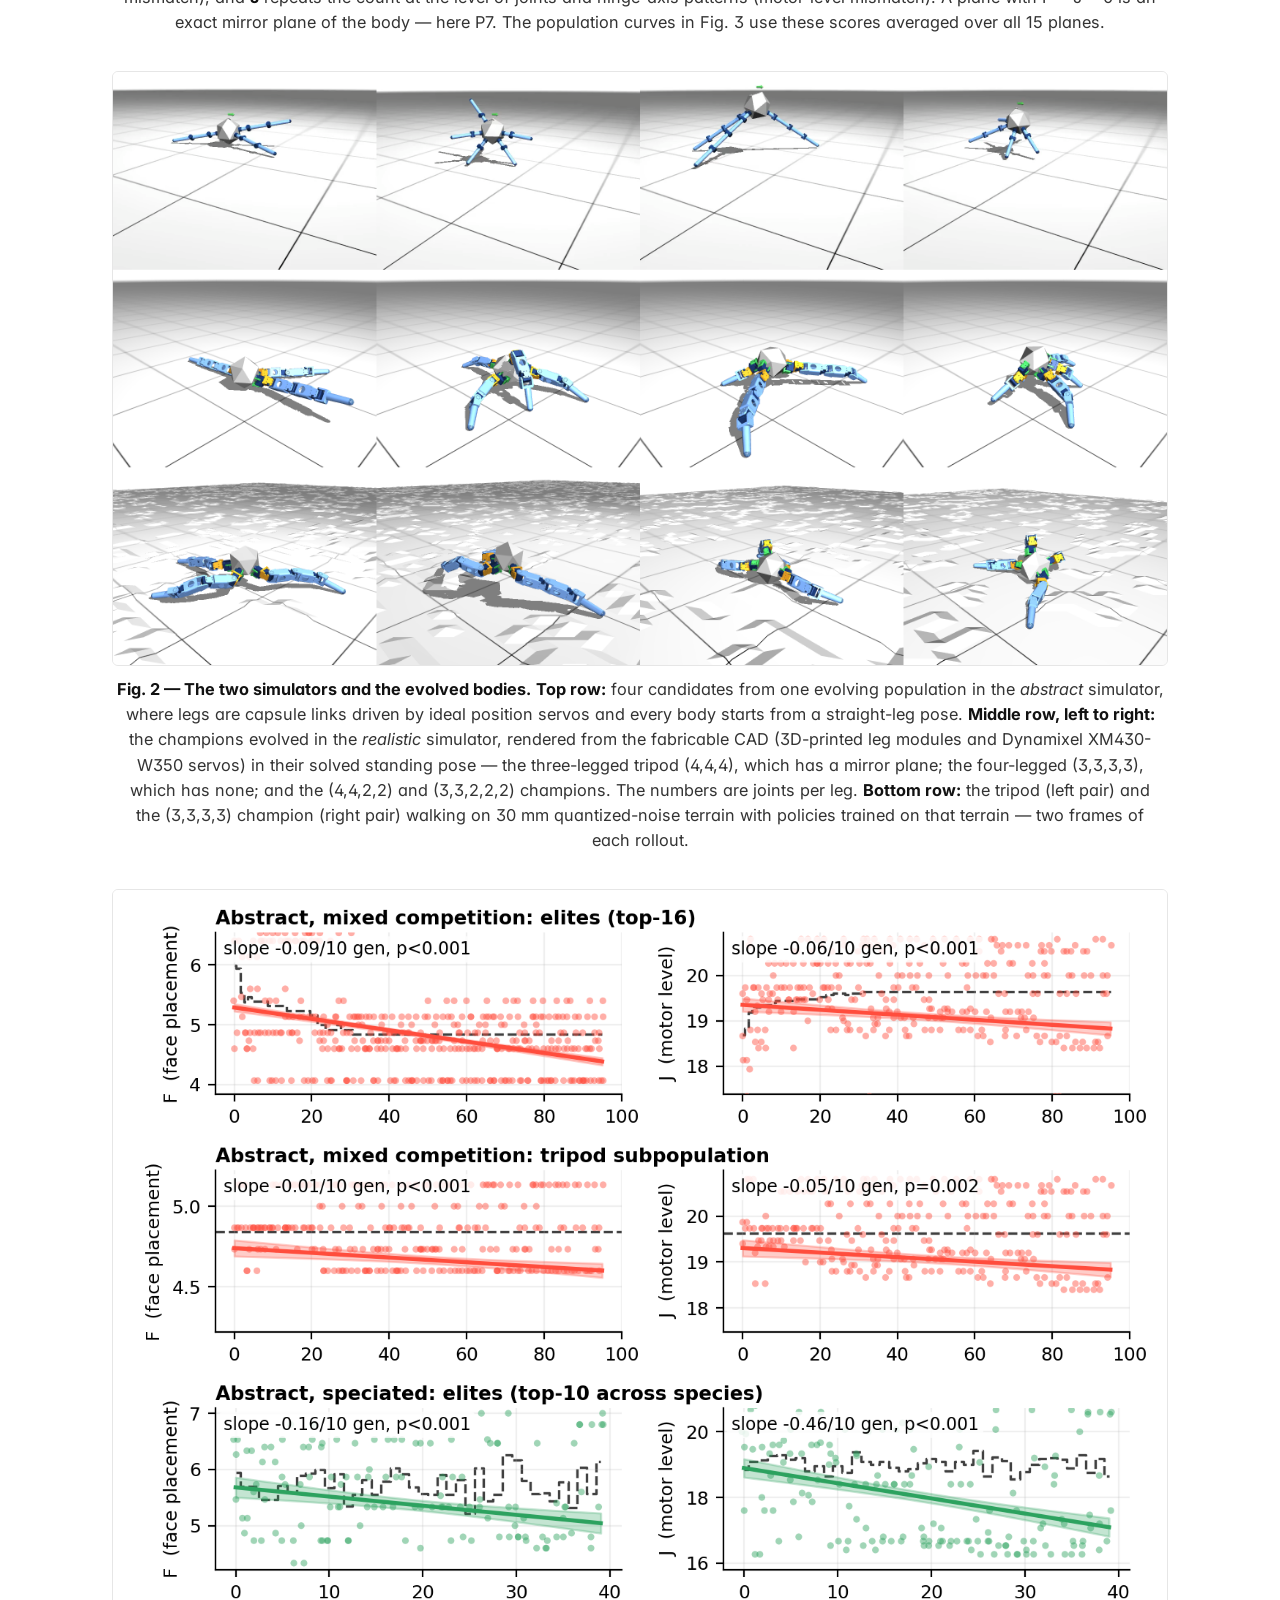
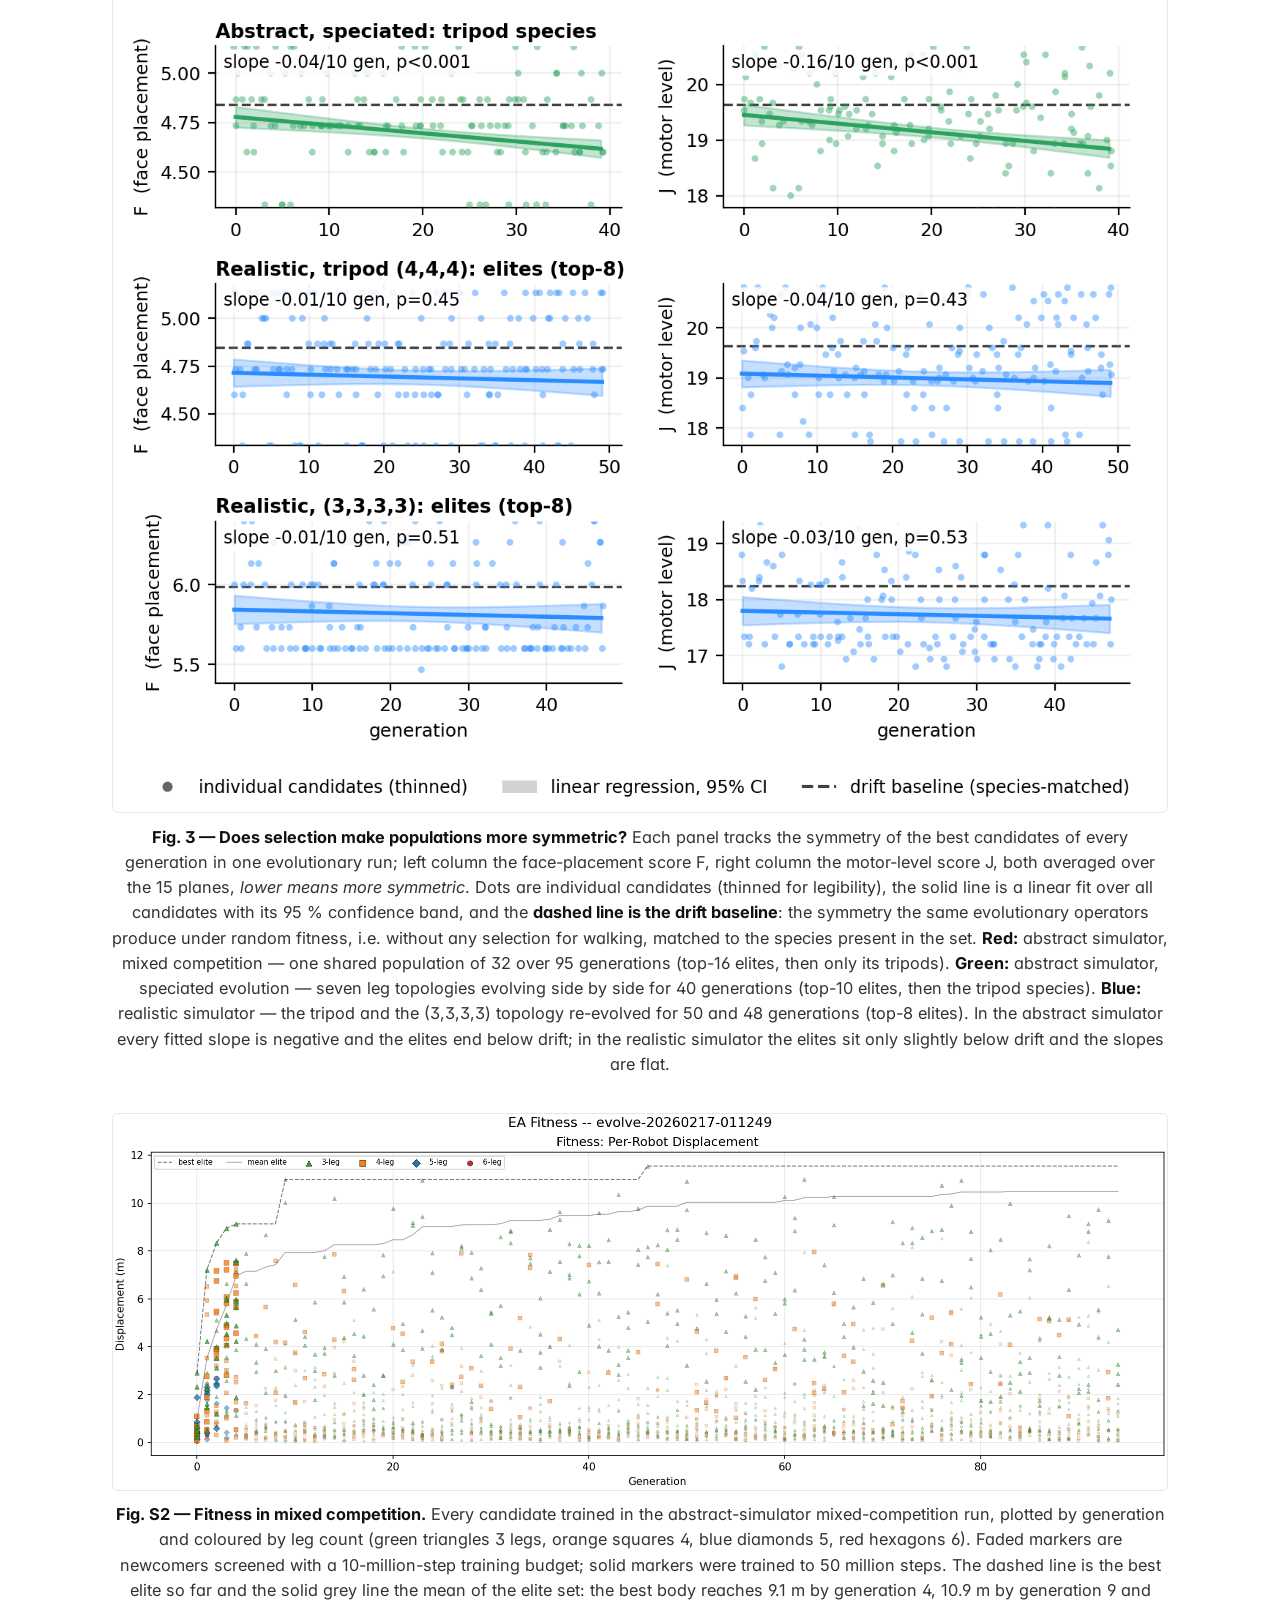
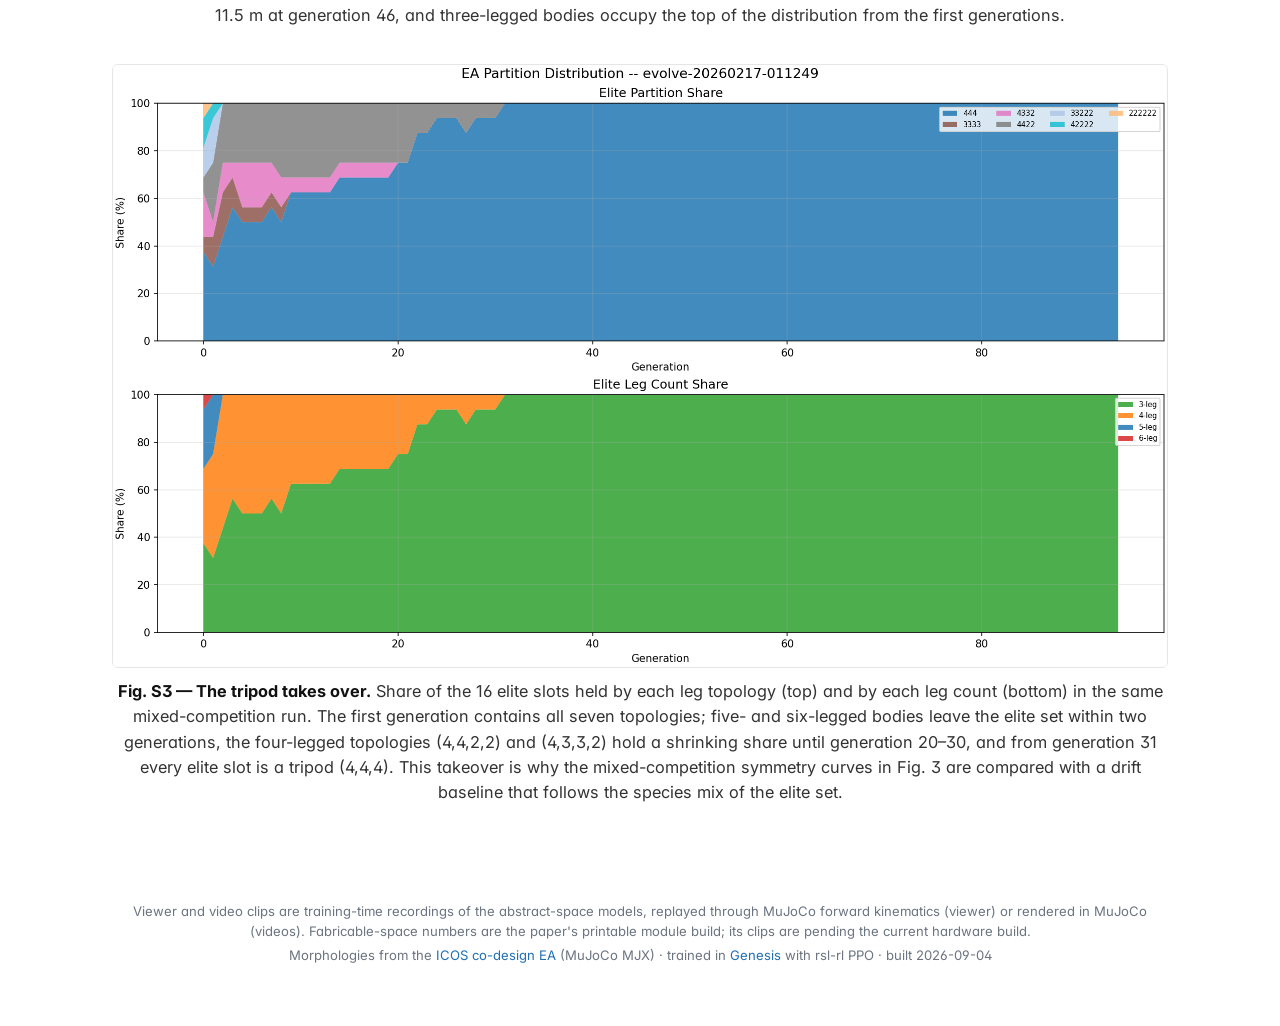
==== commit 4f9a309a: "Viewer: entries that exist in one design space only (the champions) switch the space instead of thro" ====
--- a/index.html
+++ b/index.html
@@ -9,7 +9,7 @@
 <meta property="og:description" content="An 18-morphology, 4-environment study on a modular icosahedral legged robot">
 <link rel="preconnect" href="https://fonts.googleapis.com">
 <link rel="stylesheet" href="https://fonts.googleapis.com/css2?family=Inter:wght@400;450;500;600;650;700&family=IBM+Plex+Mono:wght@400;500&display=swap">
-<link rel="stylesheet" href="site.css?v=17d4bec545">
+<link rel="stylesheet" href="site.css?v=d55cf146d2">
 <script type="importmap">{"imports":{"three":"./vendor/three.module.js","three/addons/":"./vendor/addons/"}}</script>
 </head>
 <body>
@@ -89,10 +89,10 @@
   <div class="lbl"><b>A3a</b><span class="sp">(4,4,4) · 3 legs</span></div>
   <div class="pairs">
     <button class="half abs" type="button" data-morph="g0_444_0" data-space="abstract" title="A3a, abstract space — load in the viewer">
-      <span class="thumb"><img src="figs/thumbs/g0_444_0_abs.webp?v=17d4bec545" alt="A3a, abstract space" width="640" height="480" loading="lazy" decoding="async"></span>
+      <span class="thumb"><img src="figs/thumbs/g0_444_0_abs.webp?v=d55cf146d2" alt="A3a, abstract space" width="640" height="480" loading="lazy" decoding="async"></span>
     </button>
     <button class="half fab" type="button" data-morph="g0_444_0" data-space="fabricable" title="A3a, hw17 build — load in the viewer">
-      <span class="thumb"><img src="figs/thumbs/g0_444_0_fab.webp?v=17d4bec545" alt="A3a, hw17 build" width="640" height="480" loading="lazy" decoding="async"></span>
+      <span class="thumb"><img src="figs/thumbs/g0_444_0_fab.webp?v=d55cf146d2" alt="A3a, hw17 build" width="640" height="480" loading="lazy" decoding="async"></span>
     </button>
   </div>
   <div class="pairs stats">
@@ -104,10 +104,10 @@
   <div class="lbl"><b>A3b</b><span class="sp">(4,4,4) · 3 legs</span></div>
   <div class="pairs">
     <button class="half abs" type="button" data-morph="g0_444_1" data-space="abstract" title="A3b, abstract space — load in the viewer">
-      <span class="thumb"><img src="figs/thumbs/g0_444_1_abs.webp?v=17d4bec545" alt="A3b, abstract space" width="640" height="480" loading="lazy" decoding="async"></span>
+      <span class="thumb"><img src="figs/thumbs/g0_444_1_abs.webp?v=d55cf146d2" alt="A3b, abstract space" width="640" height="480" loading="lazy" decoding="async"></span>
     </button>
     <button class="half fab" type="button" data-morph="g0_444_1" data-space="fabricable" title="A3b, hw17 build — load in the viewer">
-      <span class="thumb"><img src="figs/thumbs/g0_444_1_fab.webp?v=17d4bec545" alt="A3b, hw17 build" width="640" height="480" loading="lazy" decoding="async"></span>
+      <span class="thumb"><img src="figs/thumbs/g0_444_1_fab.webp?v=d55cf146d2" alt="A3b, hw17 build" width="640" height="480" loading="lazy" decoding="async"></span>
     </button>
   </div>
   <div class="pairs stats">
@@ -119,10 +119,10 @@
   <div class="lbl"><b>T3</b><span class="sp">(4,4,4) · 3 legs</span></div>
   <div class="pairs">
     <button class="half abs" type="button" data-morph="tripod" data-space="abstract" title="T3, abstract space — load in the viewer">
-      <span class="thumb"><img src="figs/thumbs/tripod_abs.webp?v=17d4bec545" alt="T3, abstract space" width="640" height="480" loading="lazy" decoding="async"></span>
+      <span class="thumb"><img src="figs/thumbs/tripod_abs.webp?v=d55cf146d2" alt="T3, abstract space" width="640" height="480" loading="lazy" decoding="async"></span>
     </button>
     <button class="half fab" type="button" data-morph="tripod" data-space="fabricable" title="T3, hw17 build — load in the viewer">
-      <span class="thumb"><img src="figs/thumbs/tripod_fab.webp?v=17d4bec545" alt="T3, hw17 build" width="640" height="480" loading="lazy" decoding="async"></span>
+      <span class="thumb"><img src="figs/thumbs/tripod_fab.webp?v=d55cf146d2" alt="T3, hw17 build" width="640" height="480" loading="lazy" decoding="async"></span>
     </button>
   </div>
   <div class="pairs stats">
@@ -134,10 +134,10 @@
   <div class="lbl"><b>D4b</b><span class="sp">(4,4,2,2) · 4 legs</span></div>
   <div class="pairs">
     <button class="half abs" type="button" data-morph="g0_4422_1" data-space="abstract" title="D4b, abstract space — load in the viewer">
-      <span class="thumb"><img src="figs/thumbs/g0_4422_1_abs.webp?v=17d4bec545" alt="D4b, abstract space" width="640" height="480" loading="lazy" decoding="async"></span>
+      <span class="thumb"><img src="figs/thumbs/g0_4422_1_abs.webp?v=d55cf146d2" alt="D4b, abstract space" width="640" height="480" loading="lazy" decoding="async"></span>
     </button>
     <button class="half fab" type="button" data-morph="g0_4422_1" data-space="fabricable" title="D4b, hw17 build — load in the viewer">
-      <span class="thumb"><img src="figs/thumbs/g0_4422_1_fab.webp?v=17d4bec545" alt="D4b, hw17 build" width="640" height="480" loading="lazy" decoding="async"></span>
+      <span class="thumb"><img src="figs/thumbs/g0_4422_1_fab.webp?v=d55cf146d2" alt="D4b, hw17 build" width="640" height="480" loading="lazy" decoding="async"></span>
     </button>
   </div>
   <div class="pairs stats">
@@ -149,10 +149,10 @@
   <div class="lbl"><b>E5a</b><span class="sp">(4,2,2,2,2) · 5 legs</span></div>
   <div class="pairs">
     <button class="half abs" type="button" data-morph="g0_42222_0" data-space="abstract" title="E5a, abstract space — load in the viewer">
-      <span class="thumb"><img src="figs/thumbs/g0_42222_0_abs.webp?v=17d4bec545" alt="E5a, abstract space" width="640" height="480" loading="lazy" decoding="async"></span>
+      <span class="thumb"><img src="figs/thumbs/g0_42222_0_abs.webp?v=d55cf146d2" alt="E5a, abstract space" width="640" height="480" loading="lazy" decoding="async"></span>
     </button>
     <button class="half fab" type="button" data-morph="g0_42222_0" data-space="fabricable" title="E5a, hw17 build — load in the viewer">
-      <span class="thumb"><img src="figs/thumbs/g0_42222_0_fab.webp?v=17d4bec545" alt="E5a, hw17 build" width="640" height="480" loading="lazy" decoding="async"></span>
+      <span class="thumb"><img src="figs/thumbs/g0_42222_0_fab.webp?v=d55cf146d2" alt="E5a, hw17 build" width="640" height="480" loading="lazy" decoding="async"></span>
     </button>
   </div>
   <div class="pairs stats">
@@ -164,10 +164,10 @@
   <div class="lbl"><b>B4a</b><span class="sp">(3,3,3,3) · 4 legs</span></div>
   <div class="pairs">
     <button class="half abs" type="button" data-morph="g0_3333_0" data-space="abstract" title="B4a, abstract space — load in the viewer">
-      <span class="thumb"><img src="figs/thumbs/g0_3333_0_abs.webp?v=17d4bec545" alt="B4a, abstract space" width="640" height="480" loading="lazy" decoding="async"></span>
+      <span class="thumb"><img src="figs/thumbs/g0_3333_0_abs.webp?v=d55cf146d2" alt="B4a, abstract space" width="640" height="480" loading="lazy" decoding="async"></span>
     </button>
     <button class="half fab" type="button" data-morph="g0_3333_0" data-space="fabricable" title="B4a, hw17 build — load in the viewer">
-      <span class="thumb"><img src="figs/thumbs/g0_3333_0_fab.webp?v=17d4bec545" alt="B4a, hw17 build" width="640" height="480" loading="lazy" decoding="async"></span>
+      <span class="thumb"><img src="figs/thumbs/g0_3333_0_fab.webp?v=d55cf146d2" alt="B4a, hw17 build" width="640" height="480" loading="lazy" decoding="async"></span>
     </button>
   </div>
   <div class="pairs stats">
@@ -179,10 +179,10 @@
   <div class="lbl"><b>B4b</b><span class="sp">(3,3,3,3) · 4 legs</span></div>
   <div class="pairs">
     <button class="half abs" type="button" data-morph="g0_3333_1" data-space="abstract" title="B4b, abstract space — load in the viewer">
-      <span class="thumb"><img src="figs/thumbs/g0_3333_1_abs.webp?v=17d4bec545" alt="B4b, abstract space" width="640" height="480" loading="lazy" decoding="async"></span>
+      <span class="thumb"><img src="figs/thumbs/g0_3333_1_abs.webp?v=d55cf146d2" alt="B4b, abstract space" width="640" height="480" loading="lazy" decoding="async"></span>
     </button>
     <button class="half fab" type="button" data-morph="g0_3333_1" data-space="fabricable" title="B4b, hw17 build — load in the viewer">
-      <span class="thumb"><img src="figs/thumbs/g0_3333_1_fab.webp?v=17d4bec545" alt="B4b, hw17 build" width="640" height="480" loading="lazy" decoding="async"></span>
+      <span class="thumb"><img src="figs/thumbs/g0_3333_1_fab.webp?v=d55cf146d2" alt="B4b, hw17 build" width="640" height="480" loading="lazy" decoding="async"></span>
     </button>
   </div>
   <div class="pairs stats">
@@ -194,10 +194,10 @@
   <div class="lbl"><b>C4a</b><span class="sp">(4,3,3,2) · 4 legs</span></div>
   <div class="pairs">
     <button class="half abs" type="button" data-morph="g0_4332_0" data-space="abstract" title="C4a, abstract space — load in the viewer">
-      <span class="thumb"><img src="figs/thumbs/g0_4332_0_abs.webp?v=17d4bec545" alt="C4a, abstract space" width="640" height="480" loading="lazy" decoding="async"></span>
+      <span class="thumb"><img src="figs/thumbs/g0_4332_0_abs.webp?v=d55cf146d2" alt="C4a, abstract space" width="640" height="480" loading="lazy" decoding="async"></span>
     </button>
     <button class="half fab" type="button" data-morph="g0_4332_0" data-space="fabricable" title="C4a, hw17 build — load in the viewer">
-      <span class="thumb"><img src="figs/thumbs/g0_4332_0_fab.webp?v=17d4bec545" alt="C4a, hw17 build" width="640" height="480" loading="lazy" decoding="async"></span>
+      <span class="thumb"><img src="figs/thumbs/g0_4332_0_fab.webp?v=d55cf146d2" alt="C4a, hw17 build" width="640" height="480" loading="lazy" decoding="async"></span>
     </button>
   </div>
   <div class="pairs stats">
@@ -209,10 +209,10 @@
   <div class="lbl"><b>Q4</b><span class="sp">(3,3,3,3) · 4 legs</span></div>
   <div class="pairs">
     <button class="half abs" type="button" data-morph="quadruped" data-space="abstract" title="Q4, abstract space — load in the viewer">
-      <span class="thumb"><img src="figs/thumbs/quadruped_abs.webp?v=17d4bec545" alt="Q4, abstract space" width="640" height="480" loading="lazy" decoding="async"></span>
+      <span class="thumb"><img src="figs/thumbs/quadruped_abs.webp?v=d55cf146d2" alt="Q4, abstract space" width="640" height="480" loading="lazy" decoding="async"></span>
     </button>
     <button class="half fab" type="button" data-morph="quadruped" data-space="fabricable" title="Q4, hw17 build — load in the viewer">
-      <span class="thumb"><img src="figs/thumbs/quadruped_fab.webp?v=17d4bec545" alt="Q4, hw17 build" width="640" height="480" loading="lazy" decoding="async"></span>
+      <span class="thumb"><img src="figs/thumbs/quadruped_fab.webp?v=d55cf146d2" alt="Q4, hw17 build" width="640" height="480" loading="lazy" decoding="async"></span>
     </button>
   </div>
   <div class="pairs stats">
@@ -224,10 +224,10 @@
   <div class="lbl"><b>C4b</b><span class="sp">(4,3,3,2) · 4 legs</span></div>
   <div class="pairs">
     <button class="half abs" type="button" data-morph="g0_4332_1" data-space="abstract" title="C4b, abstract space — load in the viewer">
-      <span class="thumb"><img src="figs/thumbs/g0_4332_1_abs.webp?v=17d4bec545" alt="C4b, abstract space" width="640" height="480" loading="lazy" decoding="async"></span>
+      <span class="thumb"><img src="figs/thumbs/g0_4332_1_abs.webp?v=d55cf146d2" alt="C4b, abstract space" width="640" height="480" loading="lazy" decoding="async"></span>
     </button>
     <button class="half fab" type="button" data-morph="g0_4332_1" data-space="fabricable" title="C4b, hw17 build — load in the viewer">
-      <span class="thumb"><img src="figs/thumbs/g0_4332_1_fab.webp?v=17d4bec545" alt="C4b, hw17 build" width="640" height="480" loading="lazy" decoding="async"></span>
+      <span class="thumb"><img src="figs/thumbs/g0_4332_1_fab.webp?v=d55cf146d2" alt="C4b, hw17 build" width="640" height="480" loading="lazy" decoding="async"></span>
     </button>
   </div>
   <div class="pairs stats">
@@ -239,10 +239,10 @@
   <div class="lbl"><b>F5a</b><span class="sp">(3,3,2,2,2) · 5 legs</span></div>
   <div class="pairs">
     <button class="half abs" type="button" data-morph="g0_33222_0" data-space="abstract" title="F5a, abstract space — load in the viewer">
-      <span class="thumb"><img src="figs/thumbs/g0_33222_0_abs.webp?v=17d4bec545" alt="F5a, abstract space" width="640" height="480" loading="lazy" decoding="async"></span>
+      <span class="thumb"><img src="figs/thumbs/g0_33222_0_abs.webp?v=d55cf146d2" alt="F5a, abstract space" width="640" height="480" loading="lazy" decoding="async"></span>
     </button>
     <button class="half fab" type="button" data-morph="g0_33222_0" data-space="fabricable" title="F5a, hw17 build — load in the viewer">
-      <span class="thumb"><img src="figs/thumbs/g0_33222_0_fab.webp?v=17d4bec545" alt="F5a, hw17 build" width="640" height="480" loading="lazy" decoding="async"></span>
+      <span class="thumb"><img src="figs/thumbs/g0_33222_0_fab.webp?v=d55cf146d2" alt="F5a, hw17 build" width="640" height="480" loading="lazy" decoding="async"></span>
     </button>
   </div>
   <div class="pairs stats">
@@ -254,10 +254,10 @@
   <div class="lbl"><b>D4a</b><span class="sp">(4,4,2,2) · 4 legs</span></div>
   <div class="pairs">
     <button class="half abs" type="button" data-morph="g0_4422_0" data-space="abstract" title="D4a, abstract space — load in the viewer">
-      <span class="thumb"><img src="figs/thumbs/g0_4422_0_abs.webp?v=17d4bec545" alt="D4a, abstract space" width="640" height="480" loading="lazy" decoding="async"></span>
+      <span class="thumb"><img src="figs/thumbs/g0_4422_0_abs.webp?v=d55cf146d2" alt="D4a, abstract space" width="640" height="480" loading="lazy" decoding="async"></span>
     </button>
     <button class="half fab" type="button" data-morph="g0_4422_0" data-space="fabricable" title="D4a, hw17 build — load in the viewer">
-      <span class="thumb"><img src="figs/thumbs/g0_4422_0_fab.webp?v=17d4bec545" alt="D4a, hw17 build" width="640" height="480" loading="lazy" decoding="async"></span>
+      <span class="thumb"><img src="figs/thumbs/g0_4422_0_fab.webp?v=d55cf146d2" alt="D4a, hw17 build" width="640" height="480" loading="lazy" decoding="async"></span>
     </button>
   </div>
   <div class="pairs stats">
@@ -269,10 +269,10 @@
   <div class="lbl"><b>E5b</b><span class="sp">(4,2,2,2,2) · 5 legs</span></div>
   <div class="pairs">
     <button class="half abs" type="button" data-morph="g0_42222_1" data-space="abstract" title="E5b, abstract space — load in the viewer">
-      <span class="thumb"><img src="figs/thumbs/g0_42222_1_abs.webp?v=17d4bec545" alt="E5b, abstract space" width="640" height="480" loading="lazy" decoding="async"></span>
+      <span class="thumb"><img src="figs/thumbs/g0_42222_1_abs.webp?v=d55cf146d2" alt="E5b, abstract space" width="640" height="480" loading="lazy" decoding="async"></span>
     </button>
     <button class="half fab" type="button" data-morph="g0_42222_1" data-space="fabricable" title="E5b, hw17 build — load in the viewer">
-      <span class="thumb"><img src="figs/thumbs/g0_42222_1_fab.webp?v=17d4bec545" alt="E5b, hw17 build" width="640" height="480" loading="lazy" decoding="async"></span>
+      <span class="thumb"><img src="figs/thumbs/g0_42222_1_fab.webp?v=d55cf146d2" alt="E5b, hw17 build" width="640" height="480" loading="lazy" decoding="async"></span>
     </button>
   </div>
   <div class="pairs stats">
@@ -284,10 +284,10 @@
   <div class="lbl"><b>H6</b><span class="sp">(2,2,2,2,2,2) · 6 legs</span></div>
   <div class="pairs">
     <button class="half abs" type="button" data-morph="hexapod" data-space="abstract" title="H6, abstract space — load in the viewer">
-      <span class="thumb"><img src="figs/thumbs/hexapod_abs.webp?v=17d4bec545" alt="H6, abstract space" width="640" height="480" loading="lazy" decoding="async"></span>
+      <span class="thumb"><img src="figs/thumbs/hexapod_abs.webp?v=d55cf146d2" alt="H6, abstract space" width="640" height="480" loading="lazy" decoding="async"></span>
     </button>
     <button class="half fab" type="button" data-morph="hexapod" data-space="fabricable" title="H6, hw17 build — load in the viewer">
-      <span class="thumb"><img src="figs/thumbs/hexapod_fab.webp?v=17d4bec545" alt="H6, hw17 build" width="640" height="480" loading="lazy" decoding="async"></span>
+      <span class="thumb"><img src="figs/thumbs/hexapod_fab.webp?v=d55cf146d2" alt="H6, hw17 build" width="640" height="480" loading="lazy" decoding="async"></span>
     </button>
   </div>
   <div class="pairs stats">
@@ -299,10 +299,10 @@
   <div class="lbl"><b>M5</b><span class="sp">(3,3,2,2,2) · 5 legs</span></div>
   <div class="pairs">
     <button class="half abs" type="button" data-morph="mixed" data-space="abstract" title="M5, abstract space — load in the viewer">
-      <span class="thumb"><img src="figs/thumbs/mixed_abs.webp?v=17d4bec545" alt="M5, abstract space" width="640" height="480" loading="lazy" decoding="async"></span>
+      <span class="thumb"><img src="figs/thumbs/mixed_abs.webp?v=d55cf146d2" alt="M5, abstract space" width="640" height="480" loading="lazy" decoding="async"></span>
     </button>
     <button class="half fab" type="button" data-morph="mixed" data-space="fabricable" title="M5, hw17 build — load in the viewer">
-      <span class="thumb"><img src="figs/thumbs/mixed_fab.webp?v=17d4bec545" alt="M5, hw17 build" width="640" height="480" loading="lazy" decoding="async"></span>
+      <span class="thumb"><img src="figs/thumbs/mixed_fab.webp?v=d55cf146d2" alt="M5, hw17 build" width="640" height="480" loading="lazy" decoding="async"></span>
     </button>
   </div>
   <div class="pairs stats">
@@ -314,10 +314,10 @@
   <div class="lbl"><b>F5b</b><span class="sp">(3,3,2,2,2) · 5 legs</span></div>
   <div class="pairs">
     <button class="half abs" type="button" data-morph="g0_33222_1" data-space="abstract" title="F5b, abstract space — load in the viewer">
-      <span class="thumb"><img src="figs/thumbs/g0_33222_1_abs.webp?v=17d4bec545" alt="F5b, abstract space" width="640" height="480" loading="lazy" decoding="async"></span>
+      <span class="thumb"><img src="figs/thumbs/g0_33222_1_abs.webp?v=d55cf146d2" alt="F5b, abstract space" width="640" height="480" loading="lazy" decoding="async"></span>
     </button>
     <button class="half fab" type="button" data-morph="g0_33222_1" data-space="fabricable" title="F5b, hw17 build — load in the viewer">
-      <span class="thumb"><img src="figs/thumbs/g0_33222_1_fab.webp?v=17d4bec545" alt="F5b, hw17 build" width="640" height="480" loading="lazy" decoding="async"></span>
+      <span class="thumb"><img src="figs/thumbs/g0_33222_1_fab.webp?v=d55cf146d2" alt="F5b, hw17 build" width="640" height="480" loading="lazy" decoding="async"></span>
     </button>
   </div>
   <div class="pairs stats">
@@ -329,10 +329,10 @@
   <div class="lbl"><b>G6a</b><span class="sp">(2,2,2,2,2,2) · 6 legs</span></div>
   <div class="pairs">
     <button class="half abs" type="button" data-morph="g0_222222_0" data-space="abstract" title="G6a, abstract space — load in the viewer">
-      <span class="thumb"><img src="figs/thumbs/g0_222222_0_abs.webp?v=17d4bec545" alt="G6a, abstract space" width="640" height="480" loading="lazy" decoding="async"></span>
+      <span class="thumb"><img src="figs/thumbs/g0_222222_0_abs.webp?v=d55cf146d2" alt="G6a, abstract space" width="640" height="480" loading="lazy" decoding="async"></span>
     </button>
     <button class="half fab" type="button" data-morph="g0_222222_0" data-space="fabricable" title="G6a, hw17 build — load in the viewer">
-      <span class="thumb"><img src="figs/thumbs/g0_222222_0_fab.webp?v=17d4bec545" alt="G6a, hw17 build" width="640" height="480" loading="lazy" decoding="async"></span>
+      <span class="thumb"><img src="figs/thumbs/g0_222222_0_fab.webp?v=d55cf146d2" alt="G6a, hw17 build" width="640" height="480" loading="lazy" decoding="async"></span>
     </button>
   </div>
   <div class="pairs stats">
@@ -344,10 +344,10 @@
   <div class="lbl"><b>G6b</b><span class="sp">(2,2,2,2,2,2) · 6 legs</span></div>
   <div class="pairs">
     <button class="half abs" type="button" data-morph="g0_222222_1" data-space="abstract" title="G6b, abstract space — load in the viewer">
-      <span class="thumb"><img src="figs/thumbs/g0_222222_1_abs.webp?v=17d4bec545" alt="G6b, abstract space" width="640" height="480" loading="lazy" decoding="async"></span>
+      <span class="thumb"><img src="figs/thumbs/g0_222222_1_abs.webp?v=d55cf146d2" alt="G6b, abstract space" width="640" height="480" loading="lazy" decoding="async"></span>
     </button>
     <button class="half fab" type="button" data-morph="g0_222222_1" data-space="fabricable" title="G6b, hw17 build — load in the viewer">
-      <span class="thumb"><img src="figs/thumbs/g0_222222_1_fab.webp?v=17d4bec545" alt="G6b, hw17 build" width="640" height="480" loading="lazy" decoding="async"></span>
+      <span class="thumb"><img src="figs/thumbs/g0_222222_1_fab.webp?v=d55cf146d2" alt="G6b, hw17 build" width="640" height="480" loading="lazy" decoding="async"></span>
     </button>
   </div>
   <div class="pairs stats">
@@ -388,6 +388,6 @@
   </div>
 </footer>
 
-<script type="module" src="viewer.js?v=17d4bec545"></script>
+<script type="module" src="viewer.js?v=d55cf146d2"></script>
 </body>
 </html>
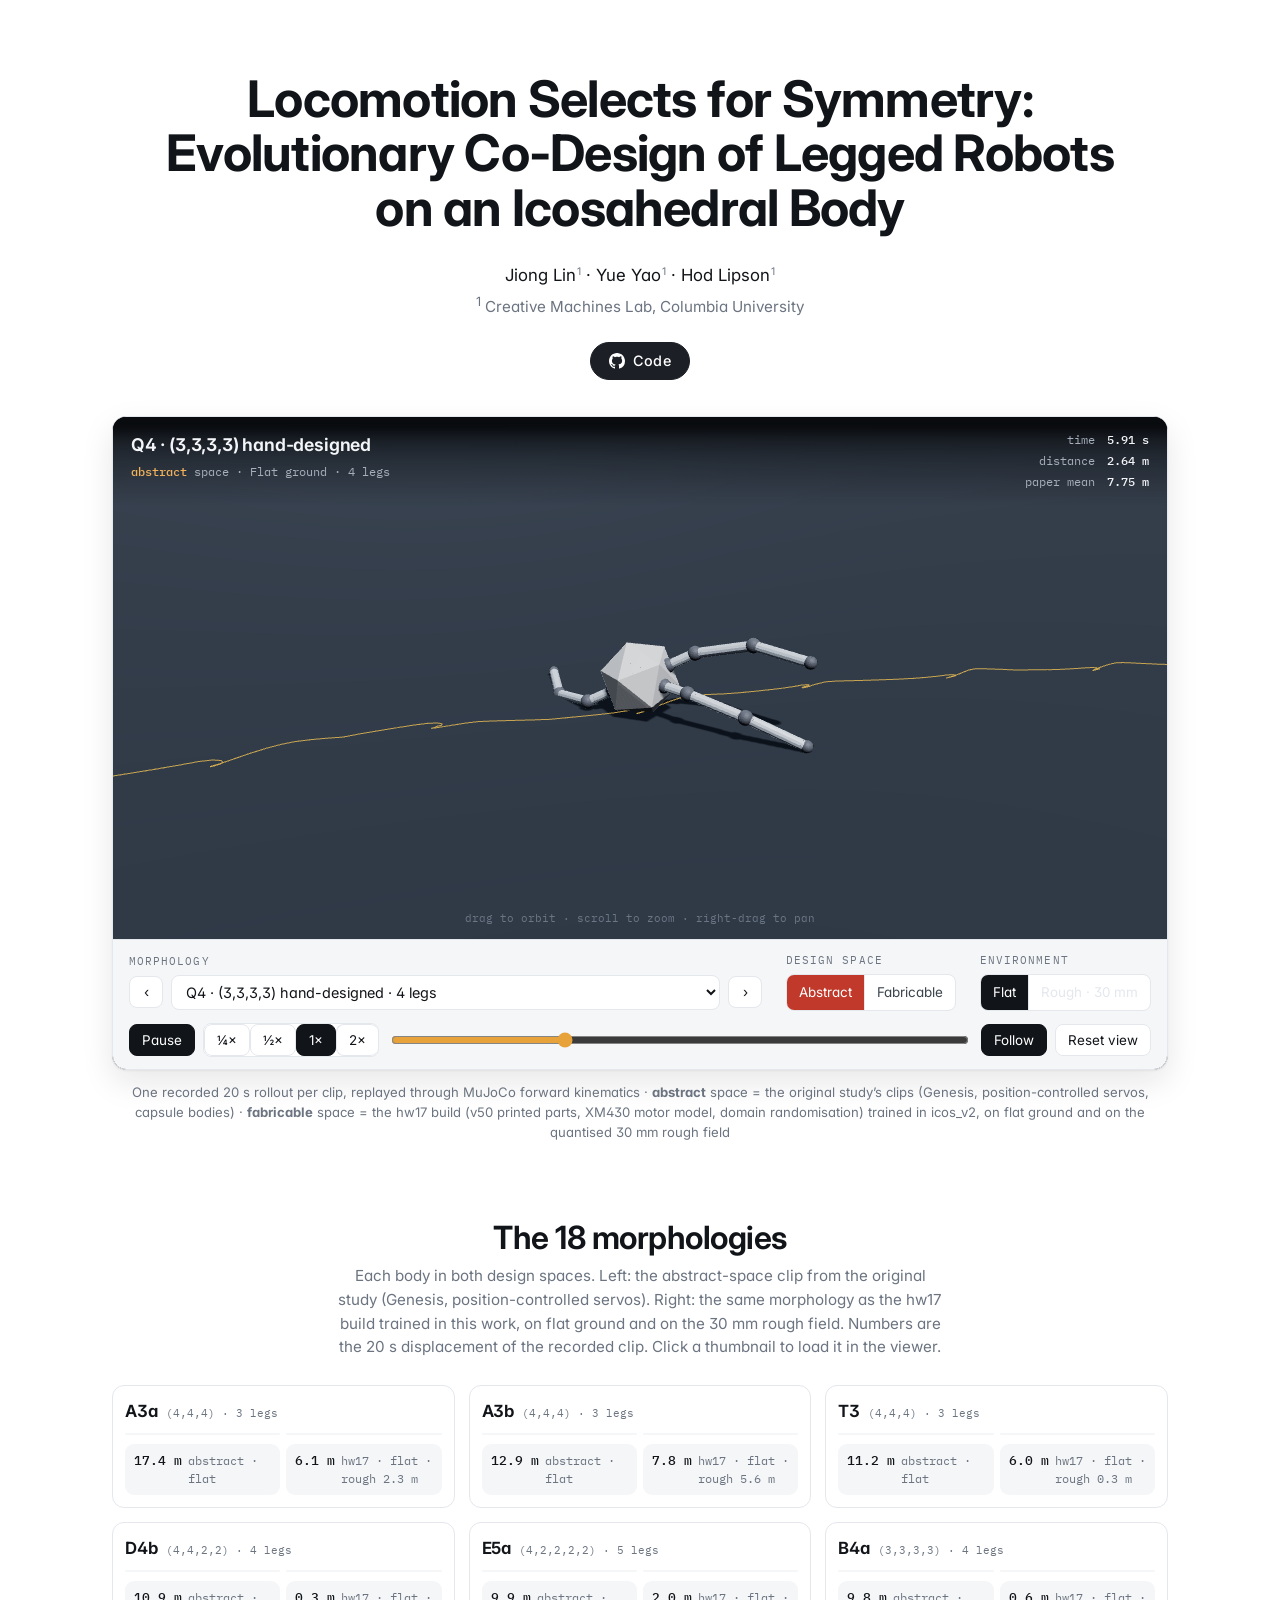
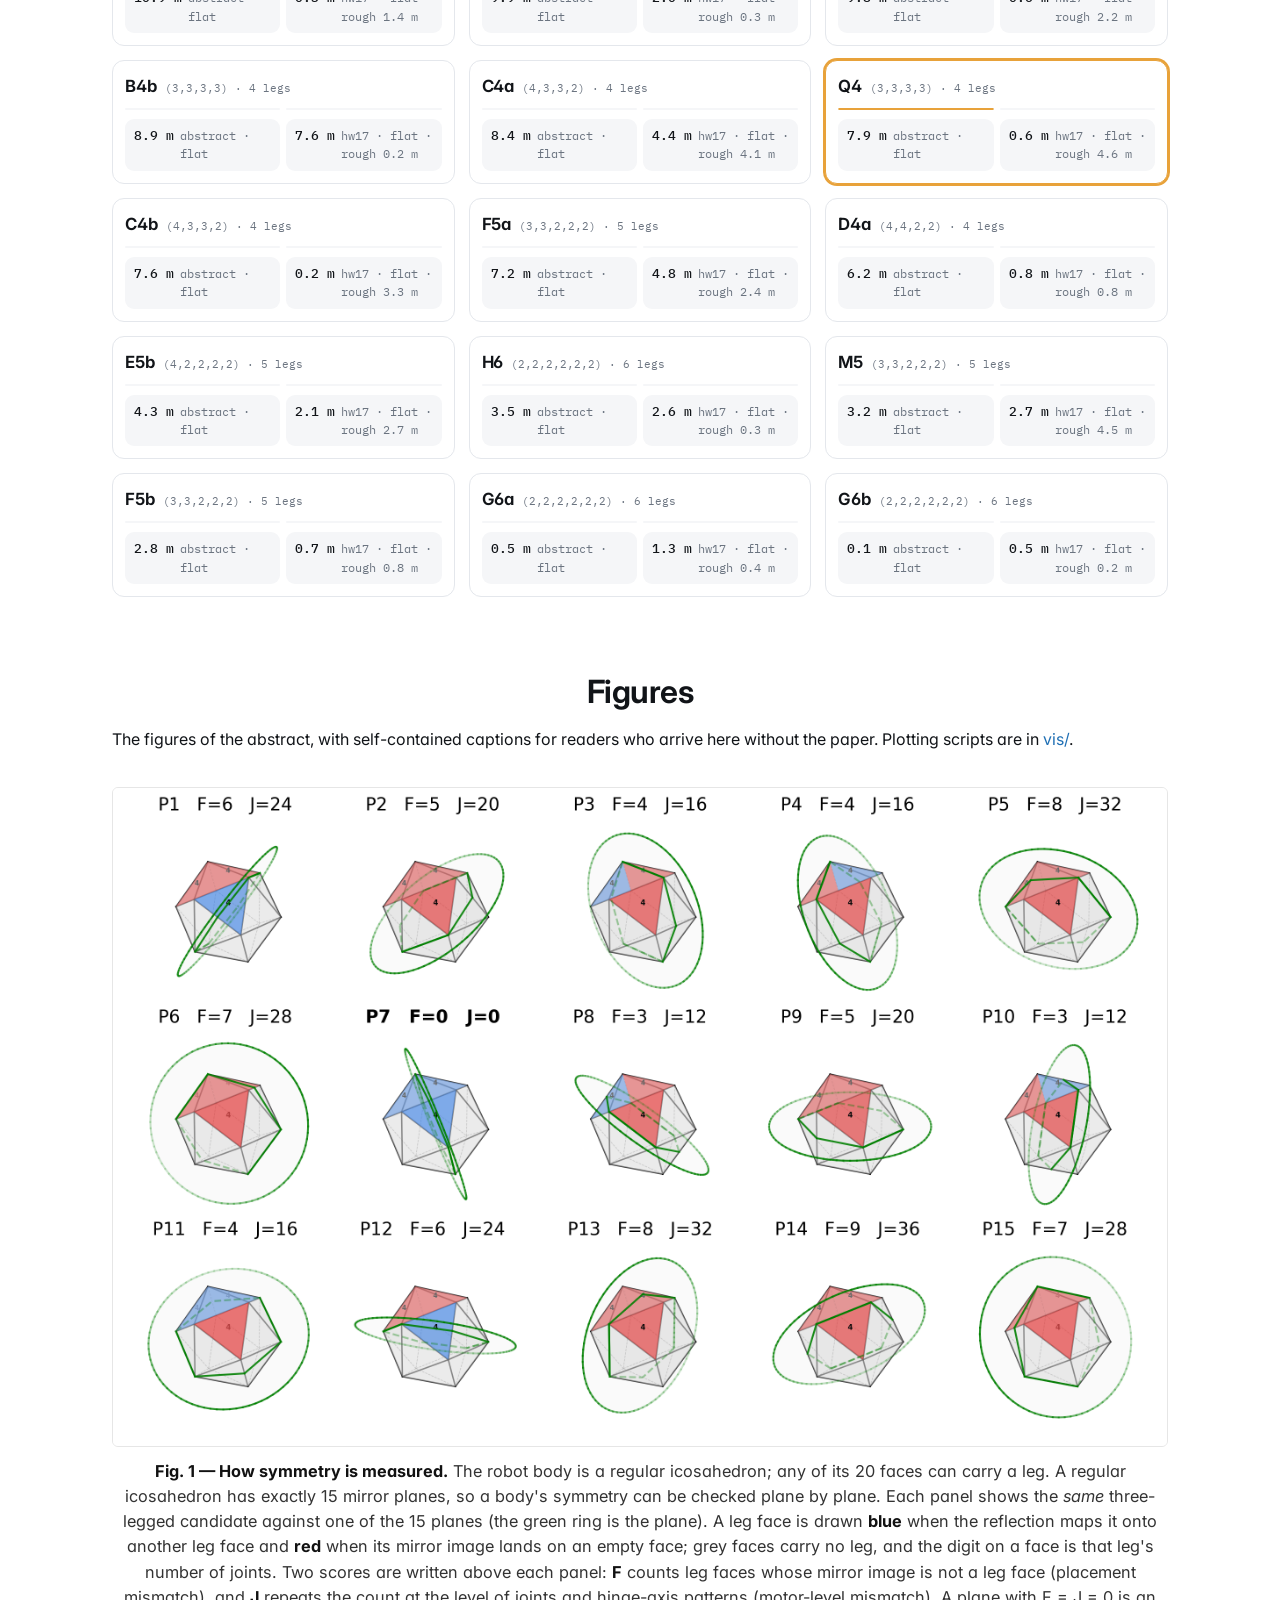
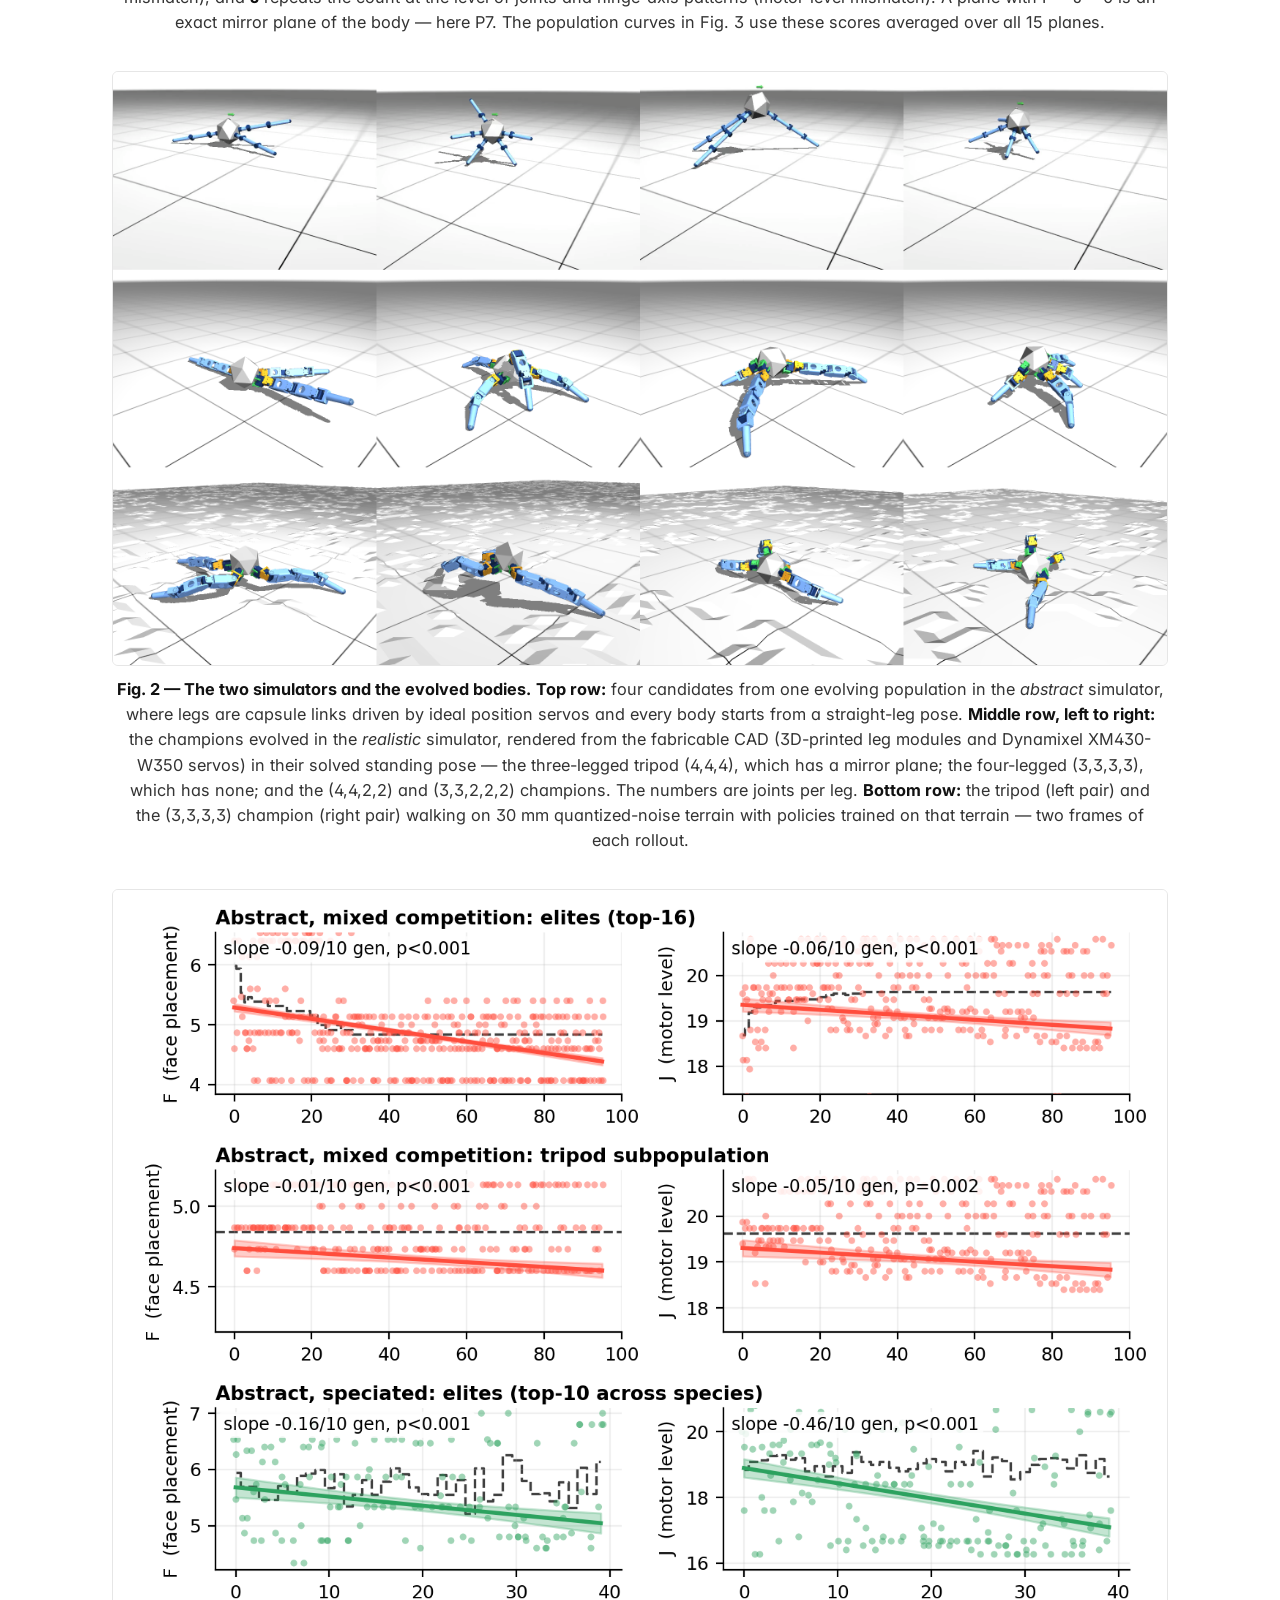
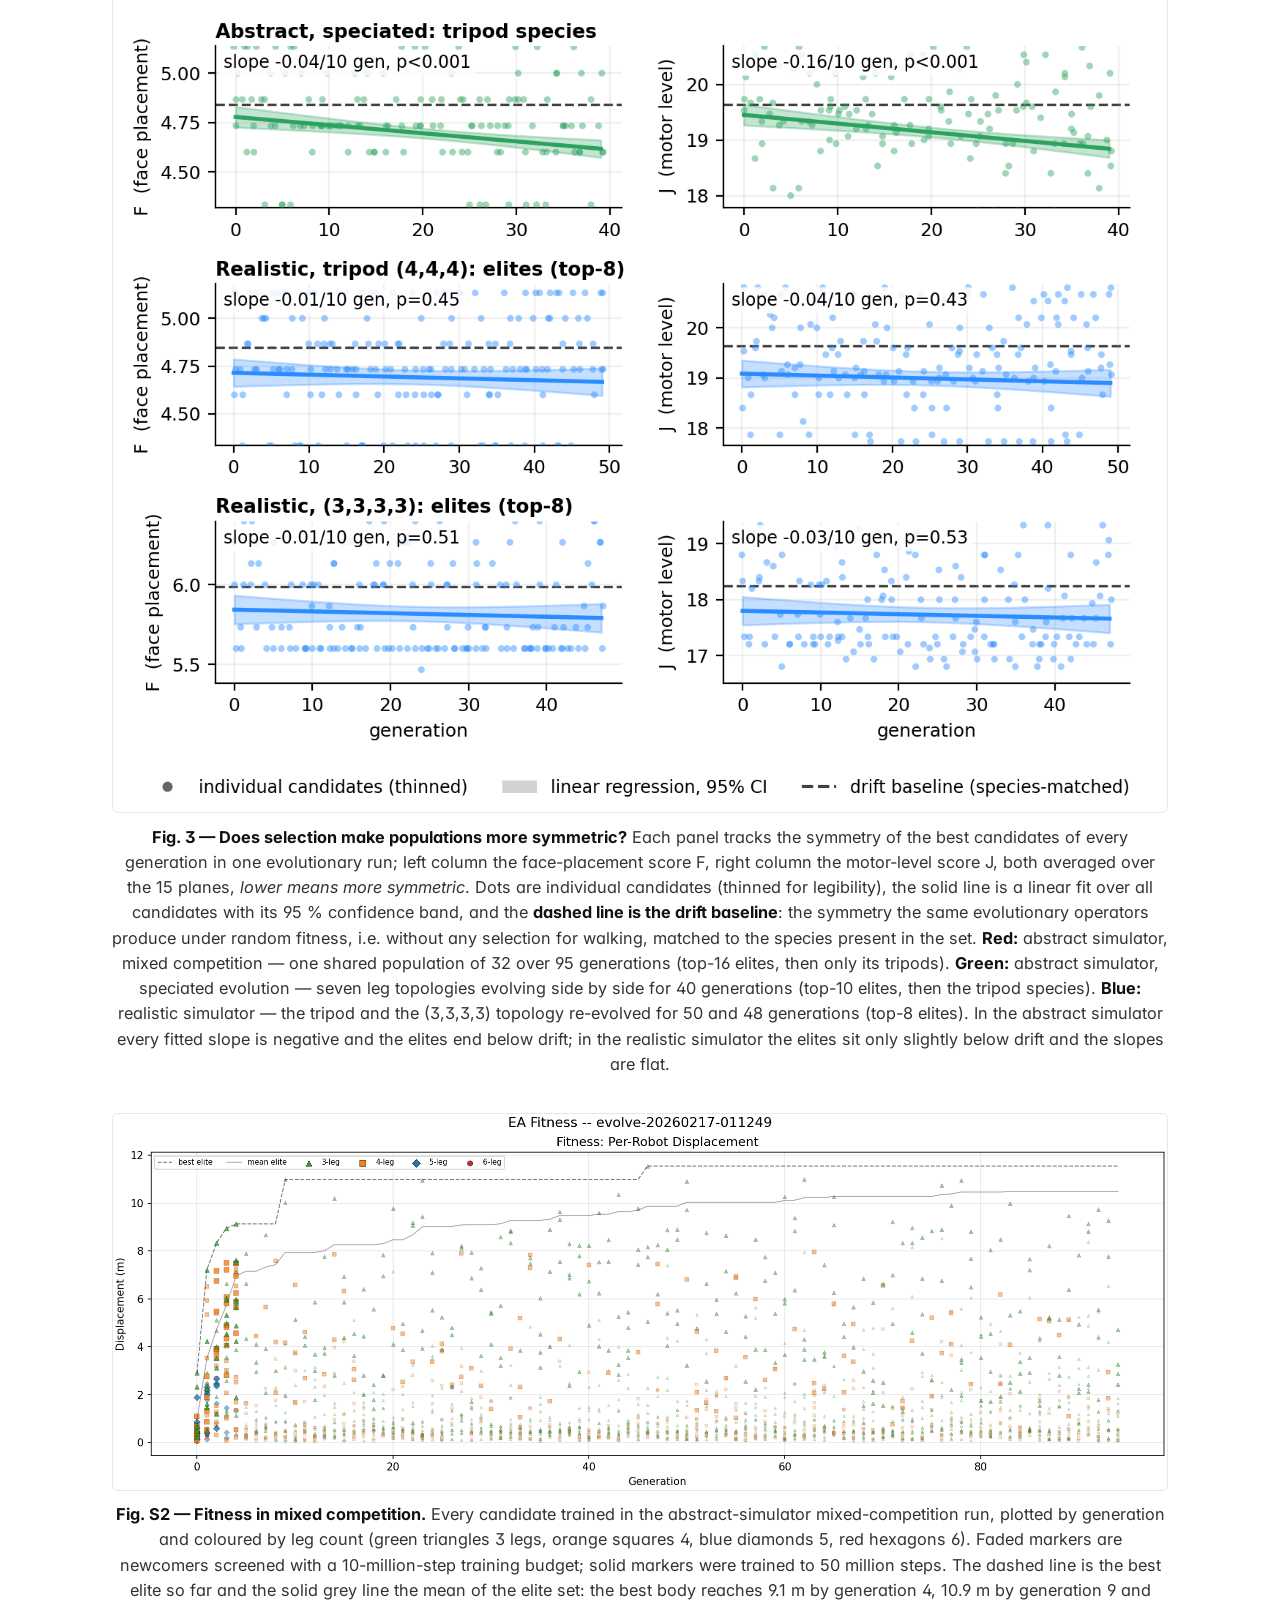
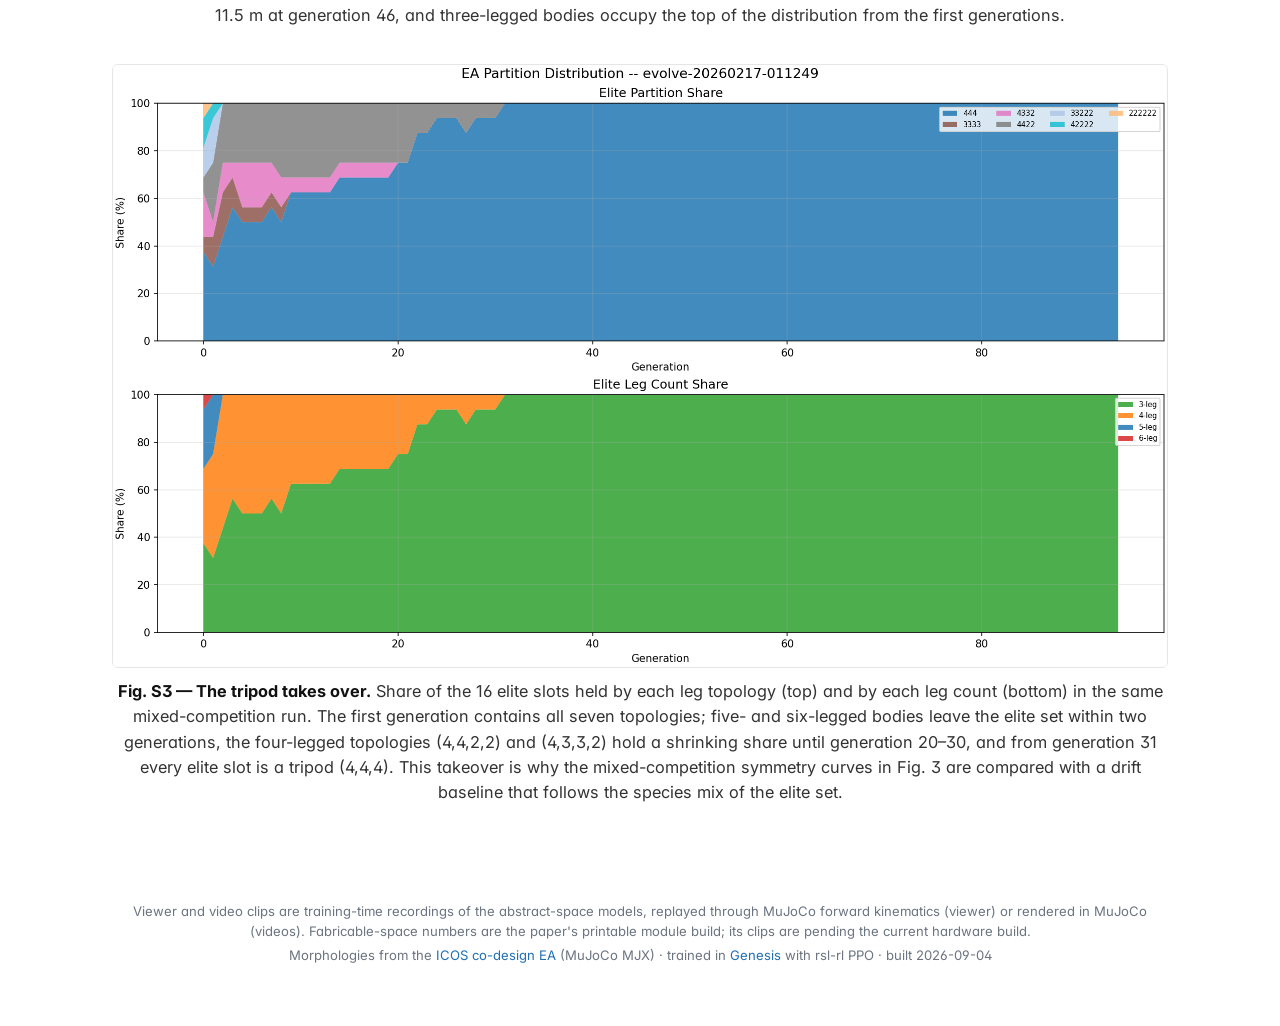
==== commit 5ec8108a: "Merge 7017d5684b3590bf6867a0a079048f349724edc7 into 4f9a309aab15b738477fb8e862973875585c9e7f" ====
--- a/index.html
+++ b/index.html
@@ -17,7 +17,7 @@
 <header class="top">
   <div class="wrap">
     <h1>Locomotion Selects for Symmetry:<br>Evolutionary Co-Design of Legged Robots on an Icosahedral Body</h1>
-    <p class="authors"><a href="#">Jiong Lin<sup>1</sup></a> · <a href="#">Yue Yao<sup>1</sup></a> · <a href="#">Hod Lipson<sup>1</sup></a></p>
+    <p class="authors"><a href="#">Jiong Lin<sup>1</sup></a> · <a href="https://yy3462-create.github.io/">Yue Yao<sup>1</sup></a> · <a href="#">Hod Lipson<sup>1</sup></a></p>
     <p class="affil"><sup>1</sup> Creative Machines Lab, Columbia University</p>
     <div class="actions">
       <a class="btn" href="https://github.com/jl6017/icos-codesign"><svg viewBox="0 0 16 16" aria-hidden="true"><path d="M8 0C3.58 0 0 3.58 0 8c0 3.54 2.29 6.53 5.47 7.59.4.07.55-.17.55-.38 0-.19-.01-.82-.01-1.49-2.01.37-2.53-.49-2.69-.94-.09-.23-.48-.94-.82-1.13-.28-.15-.68-.52-.01-.53.63-.01 1.08.58 1.23.82.72 1.21 1.87.87 2.33.66.07-.52.28-.87.51-1.07-1.78-.2-3.64-.89-3.64-3.95 0-.87.31-1.59.82-2.15-.08-.2-.36-1.02.08-2.12 0 0 .67-.21 2.2.82.64-.18 1.32-.27 2-.27.68 0 1.36.09 2 .27 1.53-1.04 2.2-.82 2.2-.82.44 1.1.16 1.92.08 2.12.51.56.82 1.27.82 2.15 0 3.07-1.87 3.75-3.65 3.95.29.25.54.73.54 1.48 0 1.07-.01 1.93-.01 2.2 0 .21.15.46.55.38A8.013 8.013 0 0 0 16 8c0-4.42-3.58-8-8-8z"/></svg>Code</a>
